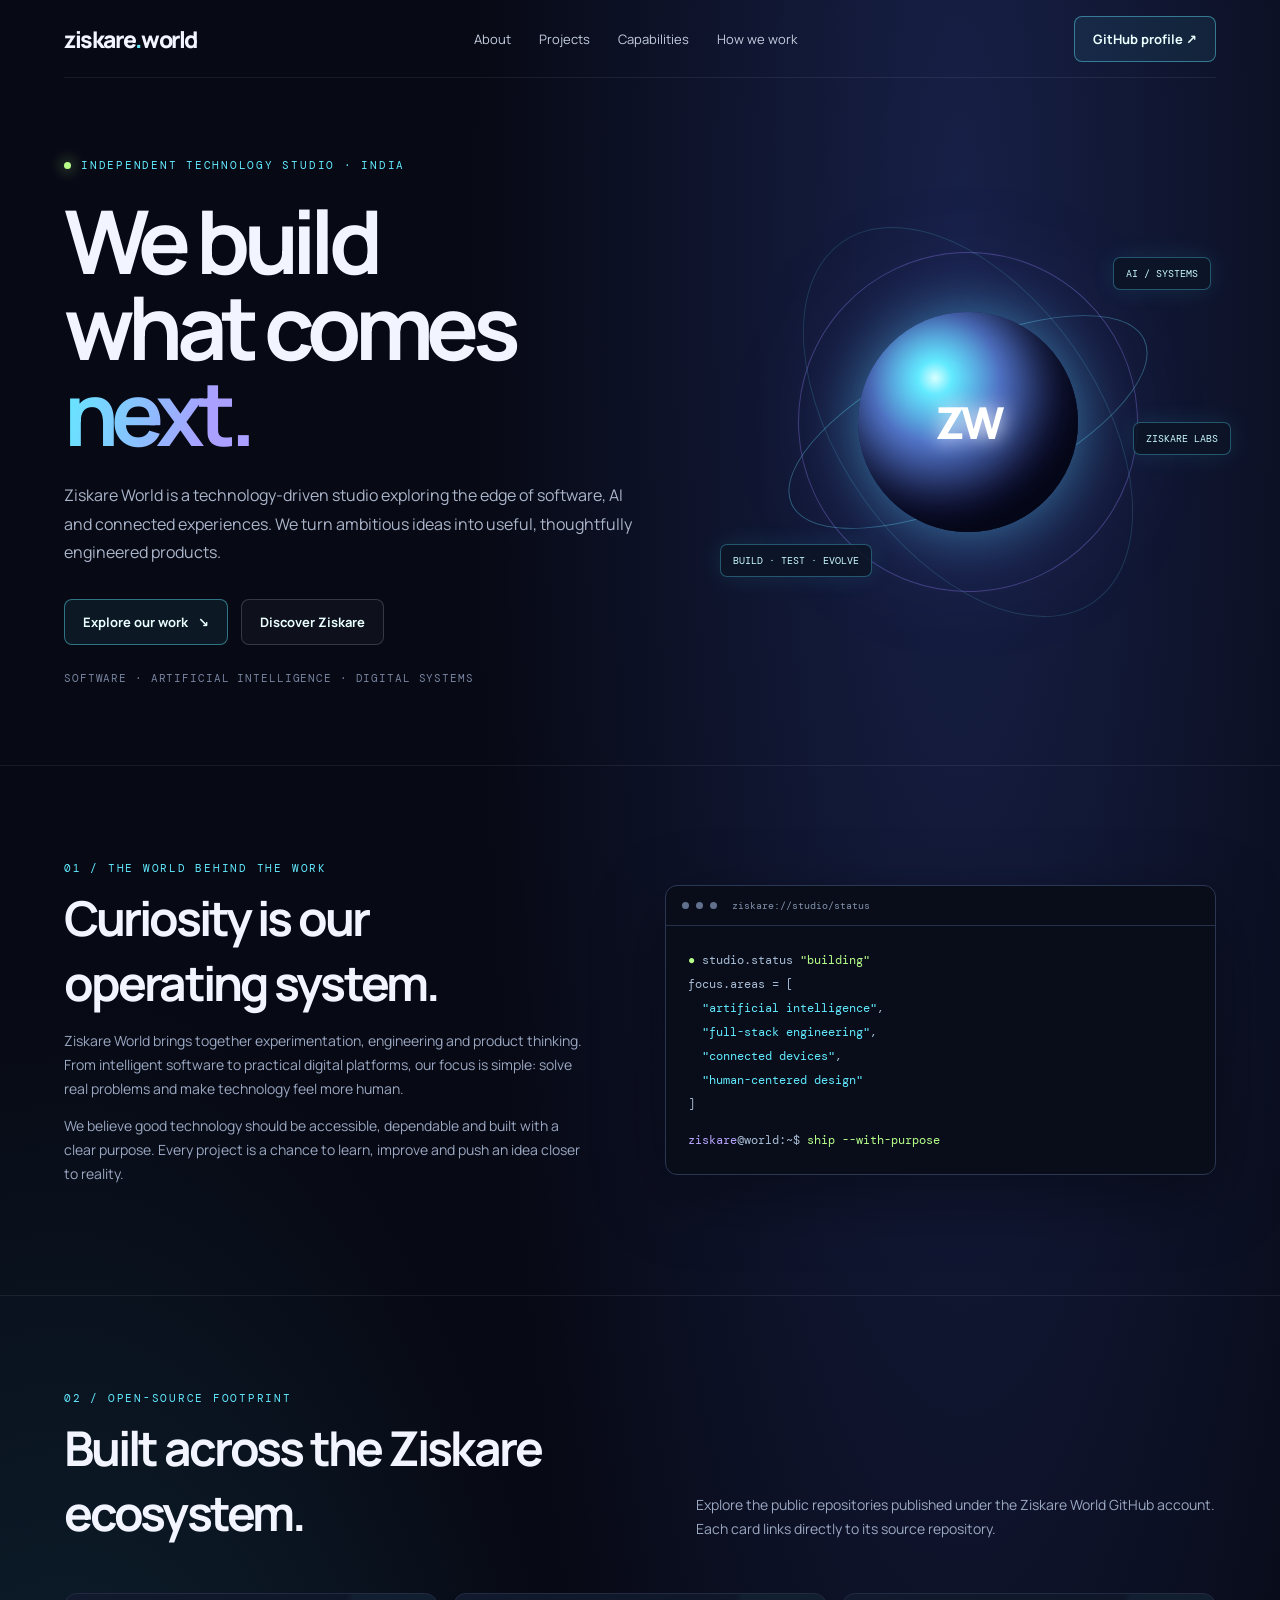
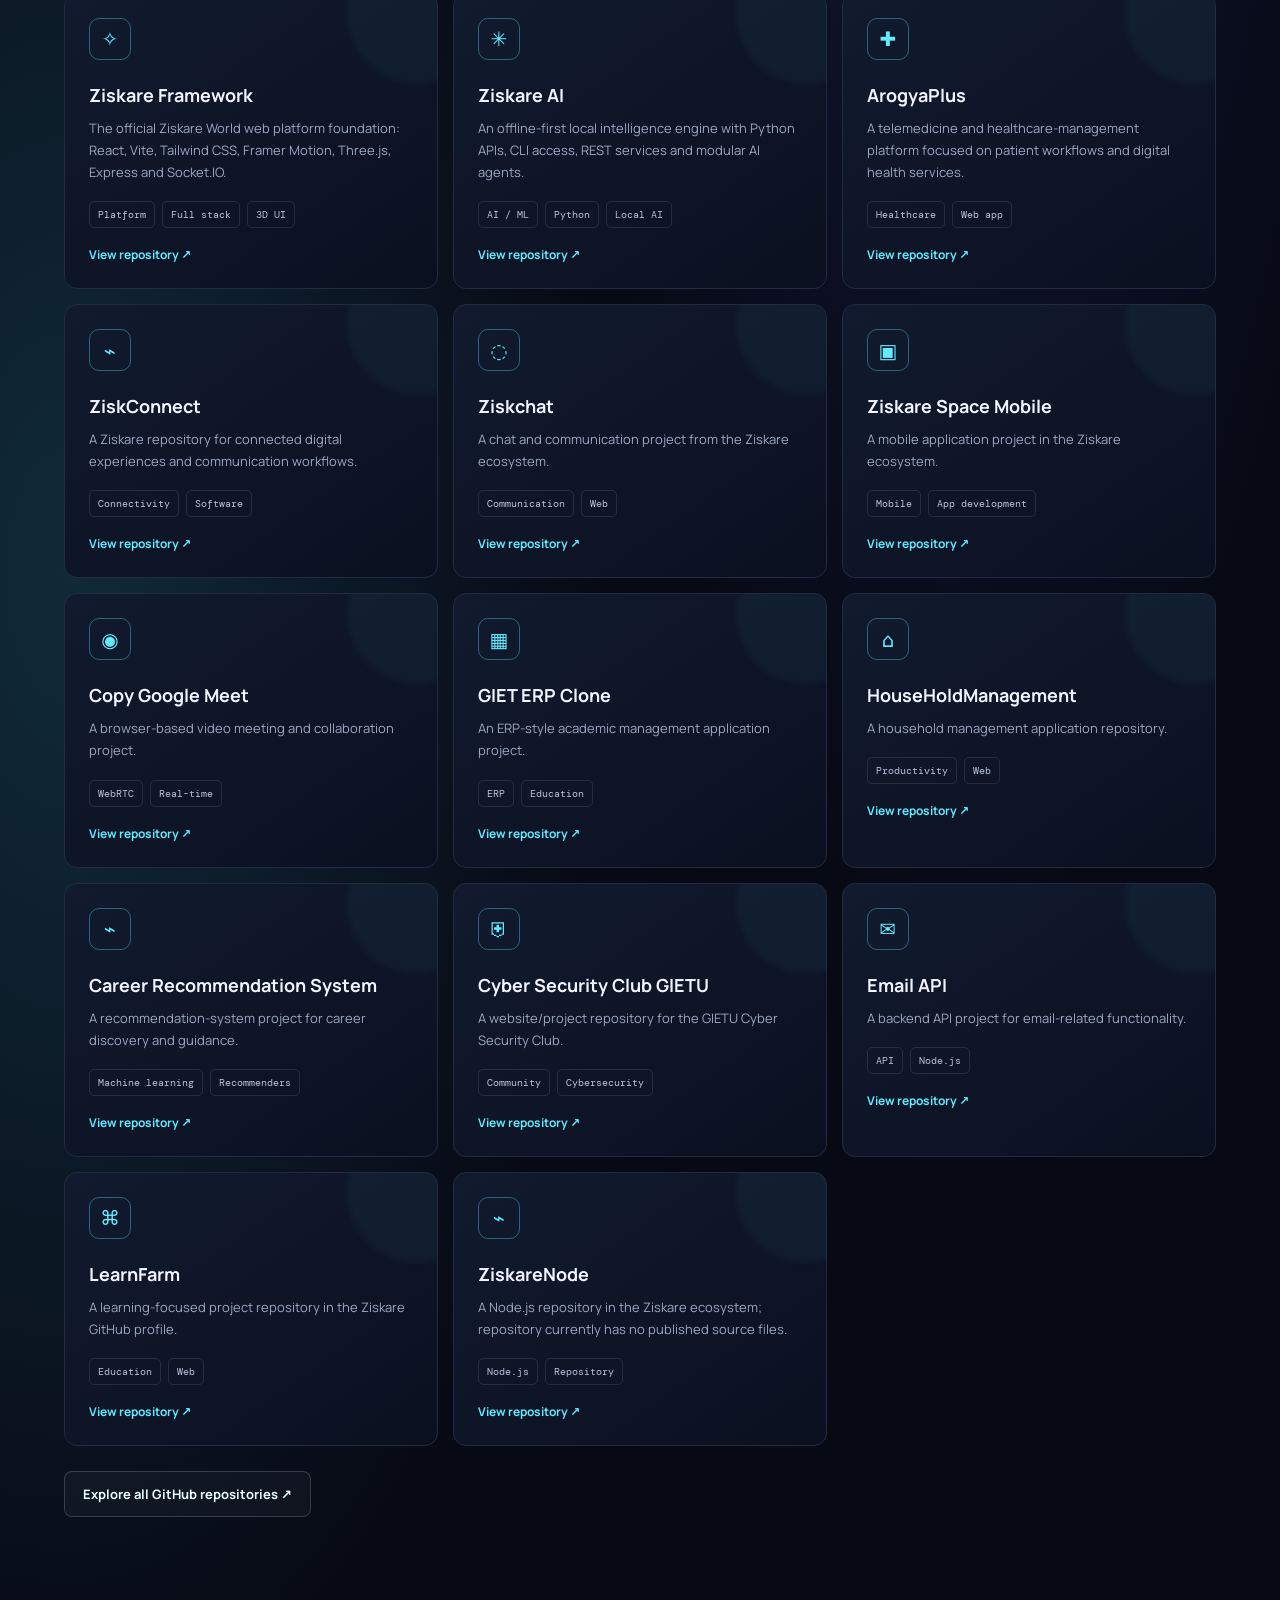
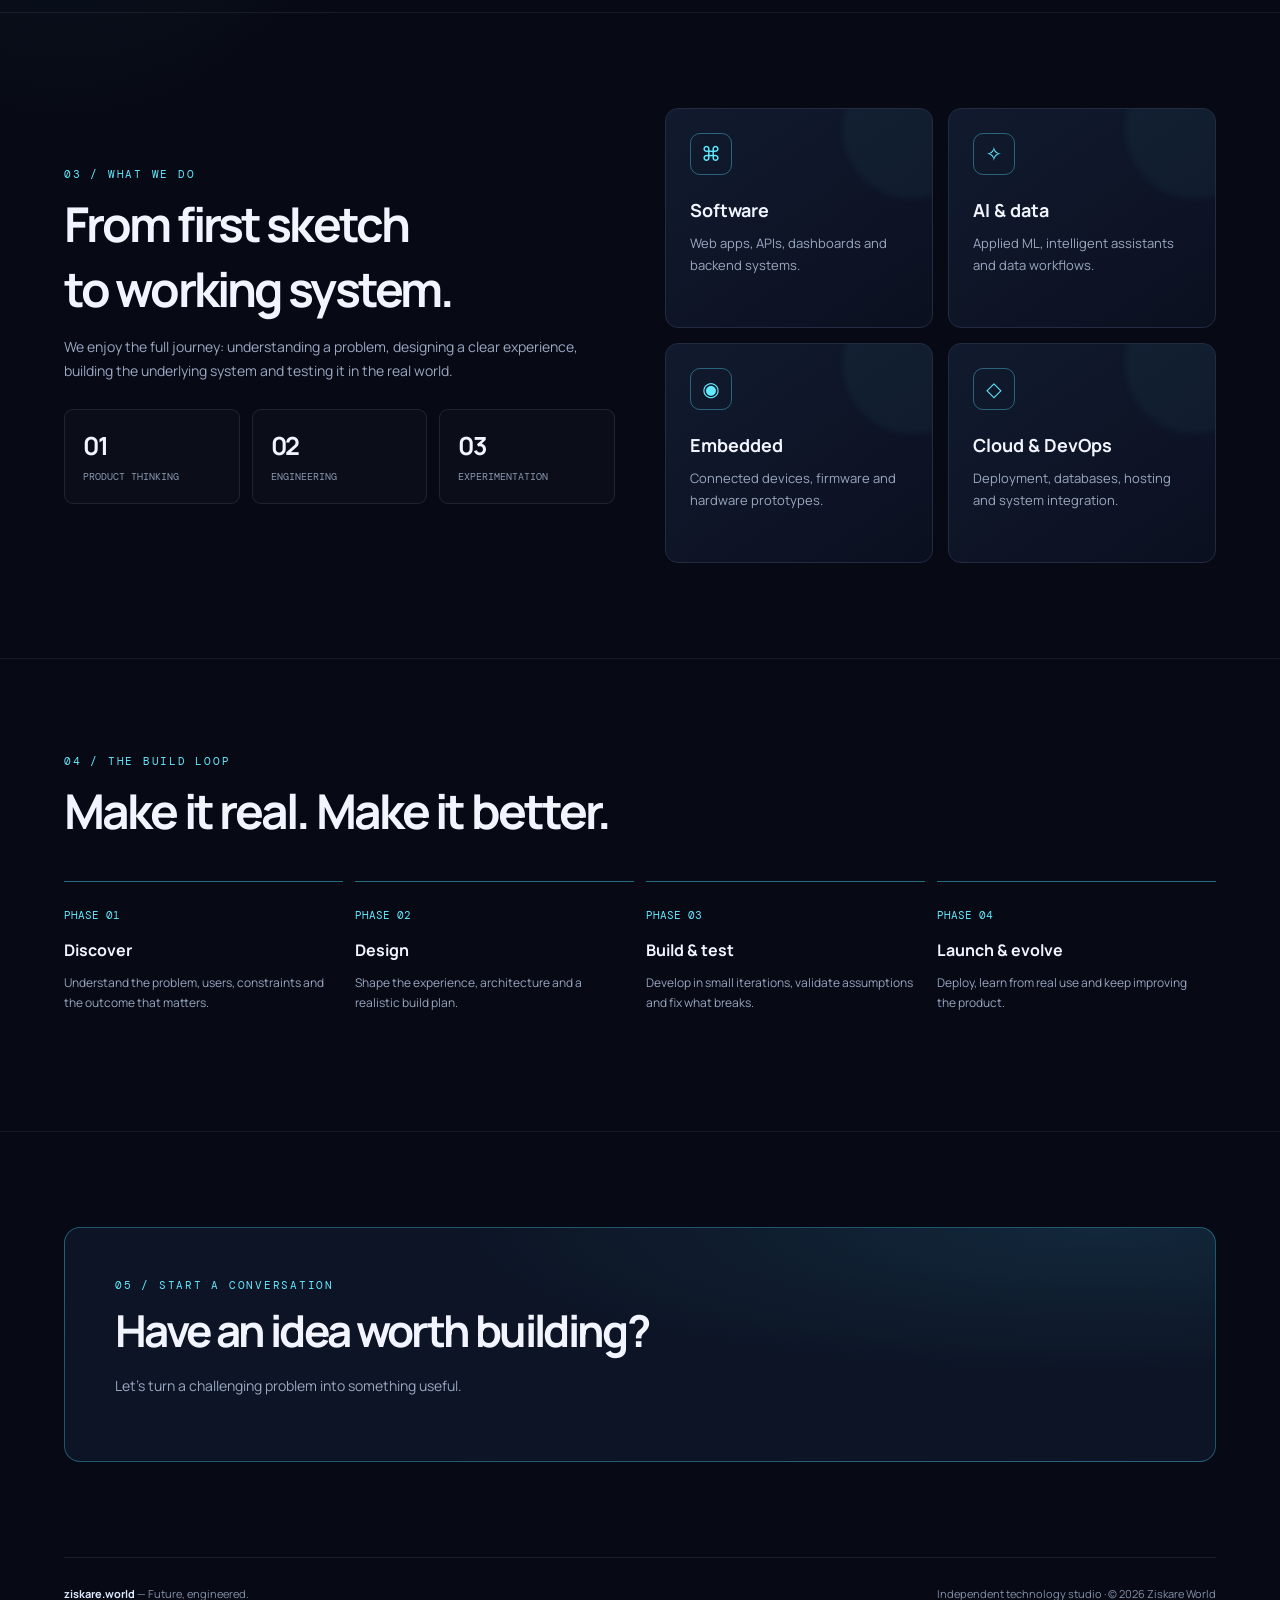
==== index.html @ dcc8bac6 "Add recovered ziskare.dev homepage and documentation" ====
<!doctype html>
<html lang="en">
<head>
<meta charset="utf-8"><meta name="viewport" content="width=device-width,initial-scale=1">
<meta name="theme-color" content="#070914"><meta name="description" content="Ziskare World — engineering the next layer of intelligent digital experiences.">
<title>Ziskare World — Future, engineered.</title>
<style>
@import url('https://fonts.googleapis.com/css2?family=DM+Mono:wght@400;500&family=Manrope:wght@400;500;600;700;800&display=swap');
:root{--bg:#070914;--panel:#0d1222;--line:#222b42;--text:#f2f5ff;--muted:#9ba8c2;--cyan:#62eaff;--violet:#9b83ff;--lime:#b7ff8a}
*{box-sizing:border-box}html{scroll-behavior:smooth}body{margin:0;background:radial-gradient(ellipse at 75% 5%,#172047 0,transparent 36%),radial-gradient(ellipse at 5% 45%,#102a38 0,transparent 32%),var(--bg);color:var(--text);font-family:Manrope,system-ui,sans-serif;overflow-x:hidden}a{color:inherit;text-decoration:none}.wrap{width:min(1160px,90%);margin:auto}.mono{font-family:'DM Mono',monospace;color:var(--cyan);font-size:11px;letter-spacing:.16em;text-transform:uppercase}.nav{height:78px;display:flex;align-items:center;justify-content:space-between;border-bottom:1px solid #ffffff12}.brand{font-weight:800;letter-spacing:-.06em;font-size:23px}.brand span{color:var(--cyan)}.navlinks{display:flex;gap:28px;color:#c4cde0;font-size:13px}.navlinks a:hover{color:var(--cyan)}.btn{display:inline-flex;align-items:center;gap:10px;padding:13px 18px;border:1px solid #5ee8ff70;border-radius:8px;background:#5ee8ff12;color:#eaffff;font-size:13px;font-weight:700;transition:.2s}.btn:hover{background:#5ee8ff25;transform:translateY(-2px)}.hero{min-height:650px;display:grid;grid-template-columns:1.1fr .9fr;align-items:center;gap:50px;padding:80px 0}.eyebrow{display:flex;align-items:center;gap:10px;margin-bottom:25px}.dot{width:7px;height:7px;background:var(--lime);border-radius:50%;box-shadow:0 0 15px var(--lime)}h1{font-size:clamp(48px,7vw,88px);line-height:.98;letter-spacing:-.075em;margin:0 0 25px}h1 em{font-style:normal;background:linear-gradient(100deg,var(--cyan),#a9a0ff 75%);-webkit-background-clip:text;color:transparent}.lead{max-width:580px;color:#aab5ca;line-height:1.8;font-size:16px}.actions{display:flex;gap:13px;flex-wrap:wrap;margin-top:32px}.secondary{border-color:#ffffff2a;background:#ffffff08}.hero-note{margin-top:26px;color:#77849f;font:11px 'DM Mono';letter-spacing:.08em}.orbital{height:440px;position:relative;display:grid;place-items:center}.core{width:220px;height:220px;border-radius:50%;background:radial-gradient(circle at 35% 30%,#d7ffff 0,#62eaff 8%,#5275c9 31%,#161a45 65%,#080b1b 74%);box-shadow:0 0 55px #51dfff70,0 0 130px #716aff40,inset -25px -25px 55px #050718;position:relative}.core:after{content:'ZW';position:absolute;inset:0;display:grid;place-items:center;font-size:44px;font-weight:800;letter-spacing:-.1em;color:#fff;text-shadow:0 0 20px #fff}.ring{position:absolute;border:1px solid #68eaff55;border-radius:50%;transform:rotate(-25deg)}.r1{width:390px;height:150px}.r2{width:340px;height:340px;border-color:#9b83ff55}.r3{width:440px;height:260px;border-color:#68eaff28;transform:rotate(55deg)}.orbit-label{position:absolute;padding:9px 12px;background:#0c1426d9;border:1px solid #55dfff55;border-radius:7px;font:10px 'DM Mono';color:#c9faff;box-shadow:0 0 25px #3edcff1c}.o1{top:55px;right:5px}.o2{bottom:65px;left:0}.o3{top:50%;right:-15px}.section{padding:95px 0;border-top:1px solid #ffffff12}.section-head{display:flex;justify-content:space-between;align-items:end;gap:30px;margin-bottom:38px}.section h2{font-size:clamp(30px,4vw,48px);letter-spacing:-.06em;margin:10px 0}.sub{color:var(--muted);max-width:520px;line-height:1.7;font-size:14px}.grid{display:grid;grid-template-columns:repeat(3,1fr);gap:15px}.card{background:linear-gradient(145deg,#111a2e,#0b1020);border:1px solid var(--line);border-radius:13px;padding:24px;min-height:220px;position:relative;overflow:hidden;transition:.25s}.card:hover{transform:translateY(-5px);border-color:#56dfffa0;box-shadow:0 15px 45px #0006}.card:before{content:'';position:absolute;width:140px;height:140px;border-radius:50%;background:#5be7ff0b;right:-50px;top:-50px;filter:blur(3px)}.iconbox{width:42px;height:42px;border:1px solid #55dfff60;border-radius:10px;display:grid;place-items:center;color:var(--cyan);font-size:20px;margin-bottom:23px}.card h3{margin:0 0 10px;font-size:18px}.card p{margin:0;color:#9ba8c2;font-size:13px;line-height:1.7}.tags{display:flex;gap:7px;flex-wrap:wrap;margin-top:18px}.tag{font:10px 'DM Mono';padding:6px 8px;border:1px solid #ffffff1a;border-radius:5px;color:#b9c5dc}.split{display:grid;grid-template-columns:1fr 1fr;gap:50px;align-items:center}.terminal{border:1px solid #2a3854;background:#080d19;border-radius:12px;overflow:hidden;box-shadow:0 20px 70px #0006}.termbar{padding:13px 16px;border-bottom:1px solid #253149;display:flex;gap:7px;align-items:center;color:#8291aa;font:10px 'DM Mono'}.ball{width:7px;height:7px;border-radius:50%;background:#61708c}.termcontent{padding:22px;font:12px/2 'DM Mono';color:#a9bdd6}.termcontent .green{color:var(--lime)}.termcontent .blue{color:var(--cyan)}.termcontent .purple{color:#b9a7ff}.stats{display:grid;grid-template-columns:repeat(3,1fr);gap:12px;margin-top:26px}.stat{padding:18px;border:1px solid #ffffff17;border-radius:9px;background:#ffffff05}.stat strong{display:block;font-size:25px;letter-spacing:-.05em}.stat span{font:10px 'DM Mono';color:#8998b3}.steps{display:grid;grid-template-columns:repeat(4,1fr);gap:12px}.step{border-top:1px solid #4ddfff75;padding:20px 12px 10px 0}.step b{font:11px 'DM Mono';color:var(--cyan)}.step h3{font-size:16px;margin:15px 0 8px}.step p{font-size:12px;color:#98a6c0;line-height:1.7}.cta{padding:50px;border:1px solid #4ddfff55;border-radius:16px;background:radial-gradient(ellipse at 90% 0,#4ddfff19,transparent 45%),#0c1425;display:flex;justify-content:space-between;align-items:center;gap:30px}.cta h2{font-size:clamp(28px,4vw,44px);margin:8px 0;letter-spacing:-.06em}.footer{padding:28px 0;border-top:1px solid #ffffff16;color:#8491aa;font-size:11px;display:flex;justify-content:space-between;gap:20px}.footer strong{color:#dfe9ff}.menu{display:none;background:none;border:1px solid #ffffff30;color:white;padding:8px;border-radius:6px}
@media(max-width:800px){.navlinks{display:none}.menu{display:block}.hero{grid-template-columns:1fr;padding:65px 0 35px;gap:10px}.orbital{height:330px;transform:scale(.82)}.grid{grid-template-columns:1fr 1fr}.split{grid-template-columns:1fr}.steps{grid-template-columns:1fr 1fr}.section-head{display:block}.cta{padding:30px;display:block}.cta .btn{margin-top:18px}}@media(max-width:520px){.grid{grid-template-columns:1fr}.stats{grid-template-columns:1fr 1fr}.hero{min-height:0}.orbital{margin:-10px -35px;transform:scale(.72)}.footer{display:block;line-height:2.2}}
.repo-link{display:inline-block;margin-top:18px;color:var(--cyan);font-size:12px;font-weight:700}.repo-link:hover{color:#fff;text-decoration:underline}.repo-grid .card{min-height:250px}
</style>
</head>
<body>
<header class="wrap nav"><a class="brand" href="#home">ziskare<span>.</span>world</a><nav class="navlinks"><a href="#about">About</a><a href="#work">Projects</a><a href="#capabilities">Capabilities</a><a href="#process">How we work</a></nav><a class="btn" href="https://github.com/ziskare-world" target="_blank" rel="noreferrer">GitHub profile ↗</a><button class="menu" aria-label="Open navigation" onclick="document.querySelector('.navlinks').style.display='flex'">☰</button></header>
<main id="home">
<section class="wrap hero"><div><div class="eyebrow"><span class="dot"></span><span class="mono">Independent technology studio · India</span></div><h1>We build<br>what comes <em>next.</em></h1><p class="lead">Ziskare World is a technology-driven studio exploring the edge of software, AI and connected experiences. We turn ambitious ideas into useful, thoughtfully engineered products.</p><div class="actions"><a class="btn" href="#work">Explore our work <span>↘</span></a><a class="btn secondary" href="#about">Discover Ziskare</a></div><div class="hero-note">SOFTWARE · ARTIFICIAL INTELLIGENCE · DIGITAL SYSTEMS</div></div>
<div class="orbital" aria-label="Abstract Ziskare World orbital graphic"><div class="ring r1"></div><div class="ring r2"></div><div class="ring r3"></div><div class="core"></div><span class="orbit-label o1">AI / SYSTEMS</span><span class="orbit-label o2">BUILD · TEST · EVOLVE</span><span class="orbit-label o3">ZISKARE LABS</span></div></section>
<section class="section" id="about"><div class="wrap split"><div><div class="mono">01 / The world behind the work</div><h2>Curiosity is our<br>operating system.</h2><p class="sub">Ziskare World brings together experimentation, engineering and product thinking. From intelligent software to practical digital platforms, our focus is simple: solve real problems and make technology feel more human.</p><p class="sub">We believe good technology should be accessible, dependable and built with a clear purpose. Every project is a chance to learn, improve and push an idea closer to reality.</p></div><div class="terminal"><div class="termbar"><i class="ball"></i><i class="ball"></i><i class="ball"></i><span style="margin-left:8px">ziskare://studio/status</span></div><div class="termcontent"><div><span class="green">●</span> studio.status <span class="green">"building"</span></div><div>focus.areas = [</div><div> &nbsp; <span class="blue">"artificial intelligence"</span>,</div><div> &nbsp; <span class="blue">"full-stack engineering"</span>,</div><div> &nbsp; <span class="blue">"connected devices"</span>,</div><div> &nbsp; <span class="blue">"human-centered design"</span></div><div>]</div><div style="margin-top:12px"><span class="purple">ziskare</span>@world:~$ <span class="green">ship --with-purpose</span></div></div></div></div></section>
<section class="section" id="work"><div class="wrap"><div class="section-head"><div><div class="mono">02 / Open-source footprint</div><h2>Built across the Ziskare ecosystem.</h2></div><p class="sub">Explore the public repositories published under the Ziskare World GitHub account. Each card links directly to its source repository.</p></div><div class="grid repo-grid"><article class="card"><div class="iconbox">✧</div><h3>Ziskare Framework</h3><p>The official Ziskare World web platform foundation: React, Vite, Tailwind CSS, Framer Motion, Three.js, Express and Socket.IO.</p><div class="tags"><span class="tag">Platform</span><span class="tag">Full stack</span><span class="tag">3D UI</span></div><a class="repo-link" href="https://github.com/ziskare-world/Ziskare-Official" target="_blank" rel="noreferrer">View repository ↗</a></article><article class="card"><div class="iconbox">✳</div><h3>Ziskare AI</h3><p>An offline-first local intelligence engine with Python APIs, CLI access, REST services and modular AI agents.</p><div class="tags"><span class="tag">AI / ML</span><span class="tag">Python</span><span class="tag">Local AI</span></div><a class="repo-link" href="https://github.com/ziskare-world/Ziskare-Ai" target="_blank" rel="noreferrer">View repository ↗</a></article><article class="card"><div class="iconbox">✚</div><h3>ArogyaPlus</h3><p>A telemedicine and healthcare-management platform focused on patient workflows and digital health services.</p><div class="tags"><span class="tag">Healthcare</span><span class="tag">Web app</span></div><a class="repo-link" href="https://github.com/ziskare-world/Arogya-Plus" target="_blank" rel="noreferrer">View repository ↗</a></article><article class="card"><div class="iconbox">⌁</div><h3>ZiskConnect</h3><p>A Ziskare repository for connected digital experiences and communication workflows.</p><div class="tags"><span class="tag">Connectivity</span><span class="tag">Software</span></div><a class="repo-link" href="https://github.com/ziskare-world/ZiskConnect" target="_blank" rel="noreferrer">View repository ↗</a></article><article class="card"><div class="iconbox">◌</div><h3>Ziskchat</h3><p>A chat and communication project from the Ziskare ecosystem.</p><div class="tags"><span class="tag">Communication</span><span class="tag">Web</span></div><a class="repo-link" href="https://github.com/ziskare-world/Ziskchat" target="_blank" rel="noreferrer">View repository ↗</a></article><article class="card"><div class="iconbox">▣</div><h3>Ziskare Space Mobile</h3><p>A mobile application project in the Ziskare ecosystem.</p><div class="tags"><span class="tag">Mobile</span><span class="tag">App development</span></div><a class="repo-link" href="https://github.com/ziskare-world/Ziskare-space-Mobile" target="_blank" rel="noreferrer">View repository ↗</a></article><article class="card"><div class="iconbox">◉</div><h3>Copy Google Meet</h3><p>A browser-based video meeting and collaboration project.</p><div class="tags"><span class="tag">WebRTC</span><span class="tag">Real-time</span></div><a class="repo-link" href="https://github.com/ziskare-world/copy-google-meet" target="_blank" rel="noreferrer">View repository ↗</a></article><article class="card"><div class="iconbox">▦</div><h3>GIET ERP Clone</h3><p>An ERP-style academic management application project.</p><div class="tags"><span class="tag">ERP</span><span class="tag">Education</span></div><a class="repo-link" href="https://github.com/ziskare-world/GIET-Erp-clone" target="_blank" rel="noreferrer">View repository ↗</a></article><article class="card"><div class="iconbox">⌂</div><h3>HouseHoldManagement</h3><p>A household management application repository.</p><div class="tags"><span class="tag">Productivity</span><span class="tag">Web</span></div><a class="repo-link" href="https://github.com/ziskare-world/HouseHoldManagement" target="_blank" rel="noreferrer">View repository ↗</a></article><article class="card"><div class="iconbox">⌁</div><h3>Career Recommendation System</h3><p>A recommendation-system project for career discovery and guidance.</p><div class="tags"><span class="tag">Machine learning</span><span class="tag">Recommenders</span></div><a class="repo-link" href="https://github.com/ziskare-world/Career-Recommendation-System" target="_blank" rel="noreferrer">View repository ↗</a></article><article class="card"><div class="iconbox">⛨</div><h3>Cyber Security Club GIETU</h3><p>A website/project repository for the GIETU Cyber Security Club.</p><div class="tags"><span class="tag">Community</span><span class="tag">Cybersecurity</span></div><a class="repo-link" href="https://github.com/ziskare-world/Cyber-Seccurity-Club-Gietu" target="_blank" rel="noreferrer">View repository ↗</a></article><article class="card"><div class="iconbox">✉</div><h3>Email API</h3><p>A backend API project for email-related functionality.</p><div class="tags"><span class="tag">API</span><span class="tag">Node.js</span></div><a class="repo-link" href="https://github.com/ziskare-world/email-api" target="_blank" rel="noreferrer">View repository ↗</a></article><article class="card"><div class="iconbox">⌘</div><h3>LearnFarm</h3><p>A learning-focused project repository in the Ziskare GitHub profile.</p><div class="tags"><span class="tag">Education</span><span class="tag">Web</span></div><a class="repo-link" href="https://github.com/ziskare-world/learnfarm" target="_blank" rel="noreferrer">View repository ↗</a></article><article class="card"><div class="iconbox">⌁</div><h3>ZiskareNode</h3><p>A Node.js repository in the Ziskare ecosystem; repository currently has no published source files.</p><div class="tags"><span class="tag">Node.js</span><span class="tag">Repository</span></div><a class="repo-link" href="https://github.com/ziskare-world/ZiskareNode" target="_blank" rel="noreferrer">View repository ↗</a></article></div><div style="margin-top:25px"><a class="btn secondary" href="https://github.com/ziskare-world?tab=repositories" target="_blank" rel="noreferrer">Explore all GitHub repositories ↗</a></div></div></section><section class="section" id="capabilities"><div class="wrap split"><div><div class="mono">03 / What we do</div><h2>From first sketch<br>to working system.</h2><p class="sub">We enjoy the full journey: understanding a problem, designing a clear experience, building the underlying system and testing it in the real world.</p><div class="stats"><div class="stat"><strong>01</strong><span>PRODUCT THINKING</span></div><div class="stat"><strong>02</strong><span>ENGINEERING</span></div><div class="stat"><strong>03</strong><span>EXPERIMENTATION</span></div></div></div><div class="grid" style="grid-template-columns:1fr 1fr"><article class="card"><div class="iconbox">⌘</div><h3>Software</h3><p>Web apps, APIs, dashboards and backend systems.</p></article><article class="card"><div class="iconbox">✧</div><h3>AI & data</h3><p>Applied ML, intelligent assistants and data workflows.</p></article><article class="card"><div class="iconbox">◉</div><h3>Embedded</h3><p>Connected devices, firmware and hardware prototypes.</p></article><article class="card"><div class="iconbox">◇</div><h3>Cloud & DevOps</h3><p>Deployment, databases, hosting and system integration.</p></article></div></div></section>
<section class="section" id="process"><div class="wrap"><div class="mono">04 / The build loop</div><h2 style="font-size:clamp(30px,4vw,48px);letter-spacing:-.06em;margin:10px 0 38px">Make it real. Make it better.</h2><div class="steps"><div class="step"><b>PHASE 01</b><h3>Discover</h3><p>Understand the problem, users, constraints and the outcome that matters.</p></div><div class="step"><b>PHASE 02</b><h3>Design</h3><p>Shape the experience, architecture and a realistic build plan.</p></div><div class="step"><b>PHASE 03</b><h3>Build & test</h3><p>Develop in small iterations, validate assumptions and fix what breaks.</p></div><div class="step"><b>PHASE 04</b><h3>Launch & evolve</h3><p>Deploy, learn from real use and keep improving the product.</p></div></div></div></section>
<section class="section" id="contact"><div class="wrap"><div class="cta"><div><div class="mono">05 / Start a conversation</div><h2>Have an idea worth building?</h2><p class="sub">Let's turn a challenging problem into something useful.</p></div></div></div></section>
</main><footer class="wrap footer"><div><strong>ziskare.world</strong> — Future, engineered.</div><div>Independent technology studio · © <span id="year"></span> Ziskare World</div></footer>
<script>document.getElementById('year').textContent=new Date().getFullYear();document.querySelectorAll('.navlinks a').forEach(a=>a.addEventListener('click',()=>{if(innerWidth<800)document.querySelector('.navlinks').style.display='none'}));</script>
<script async src="https://pagead2.googlesyndication.com/pagead/js/adsbygoogle.js?client=ca-pub-6166613955562503"
     crossorigin="anonymous"></script>
</body></html>
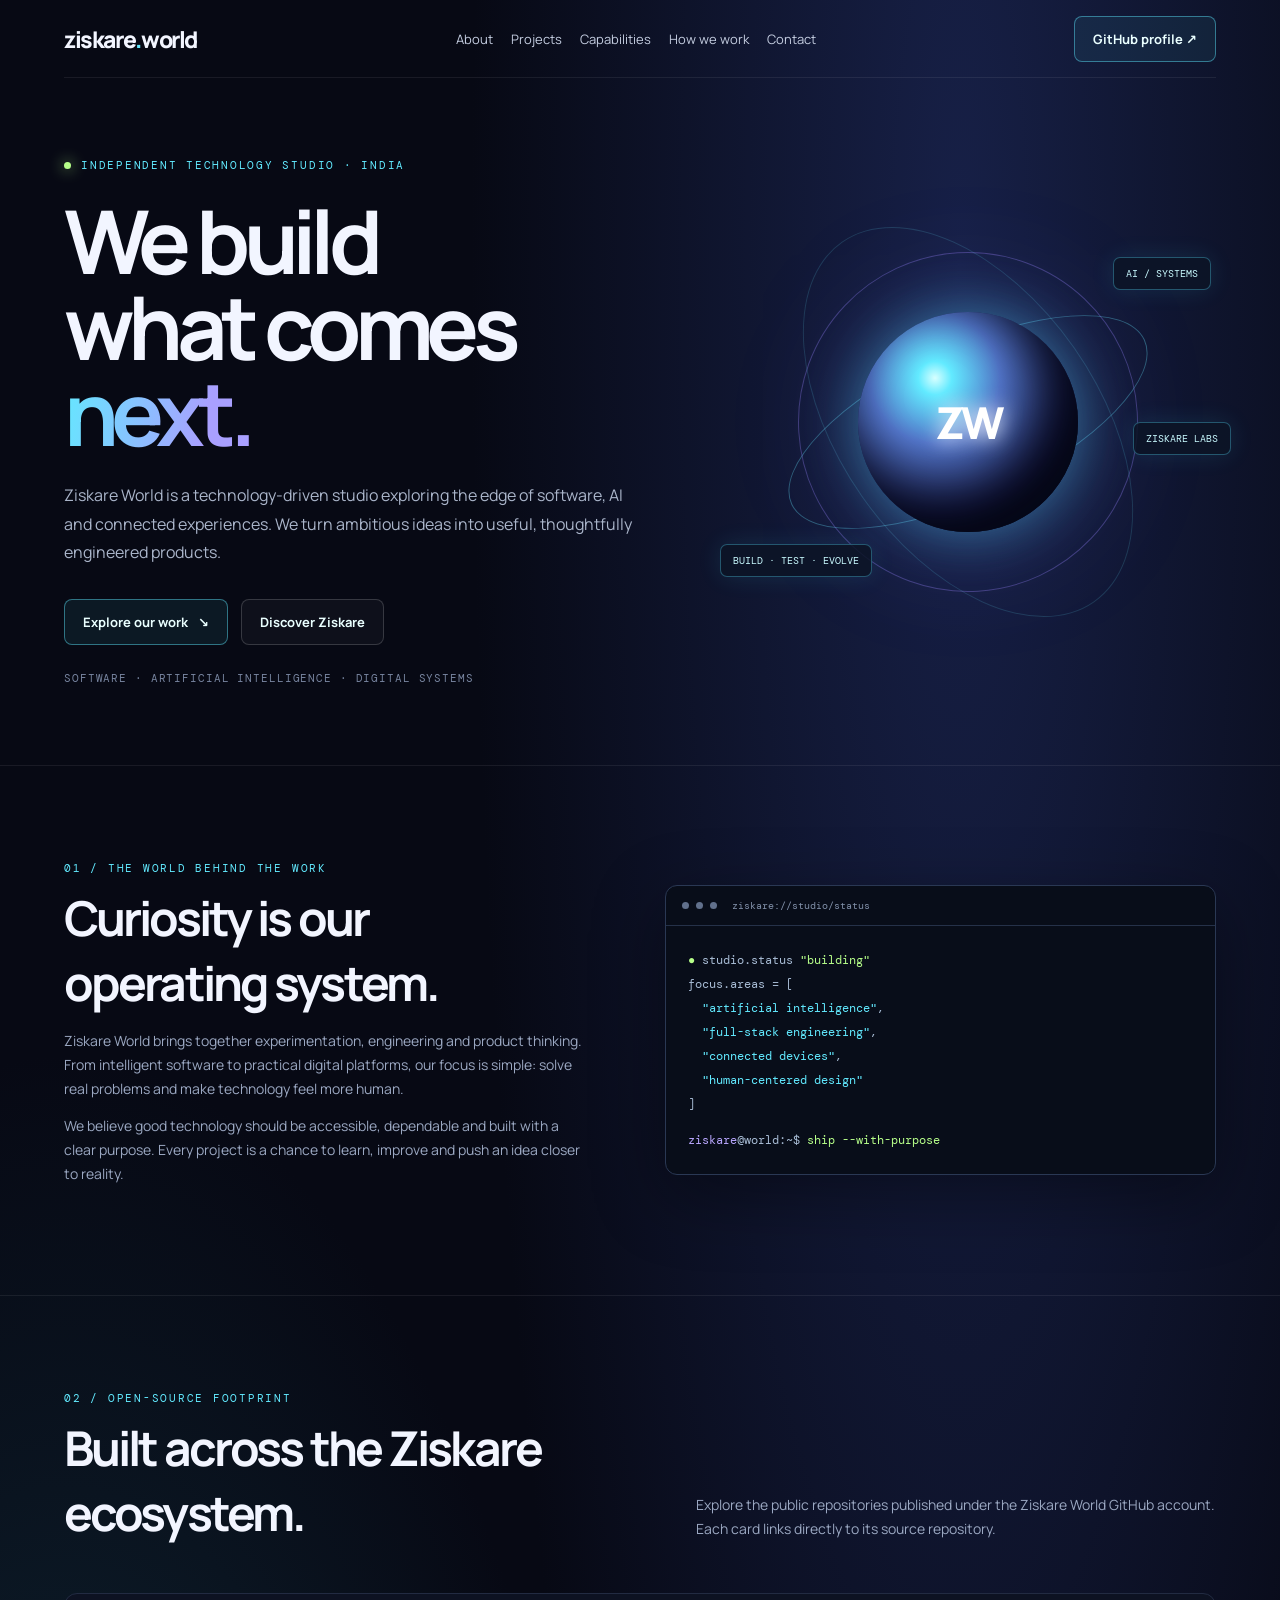
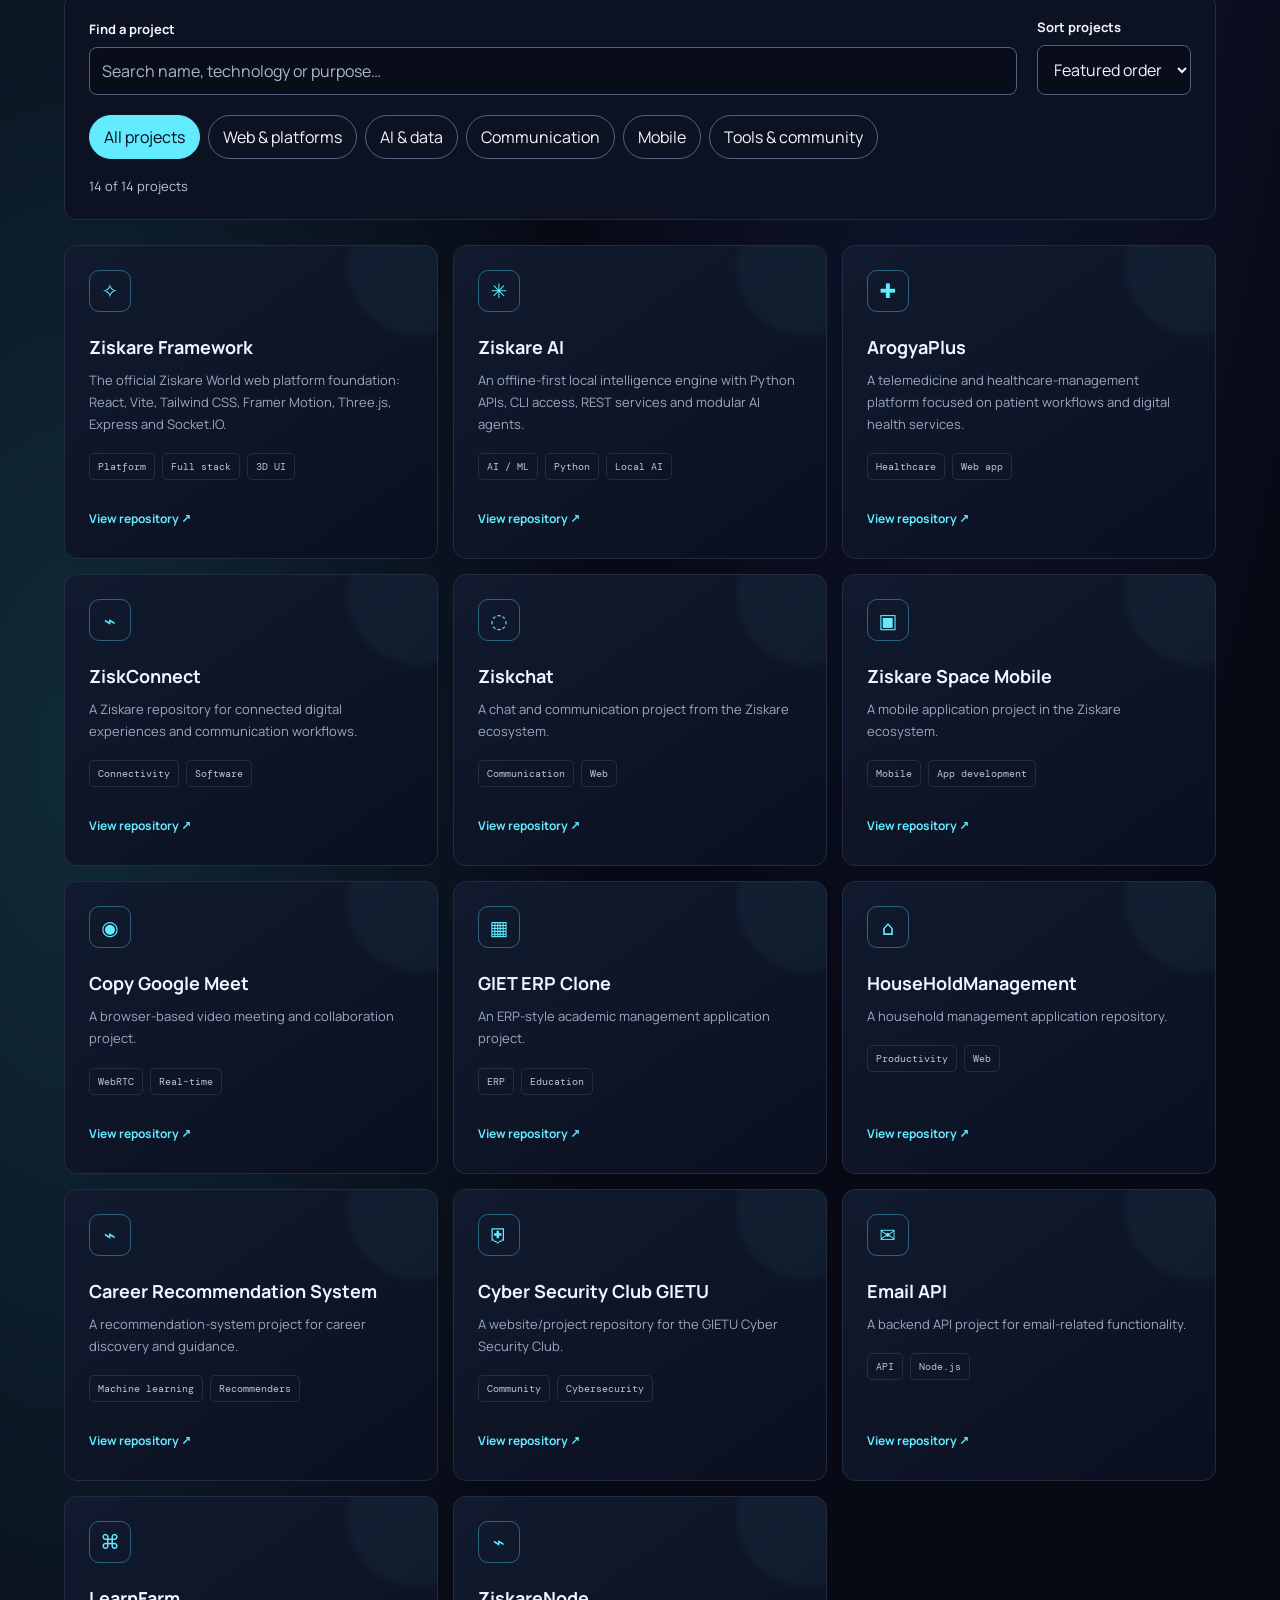
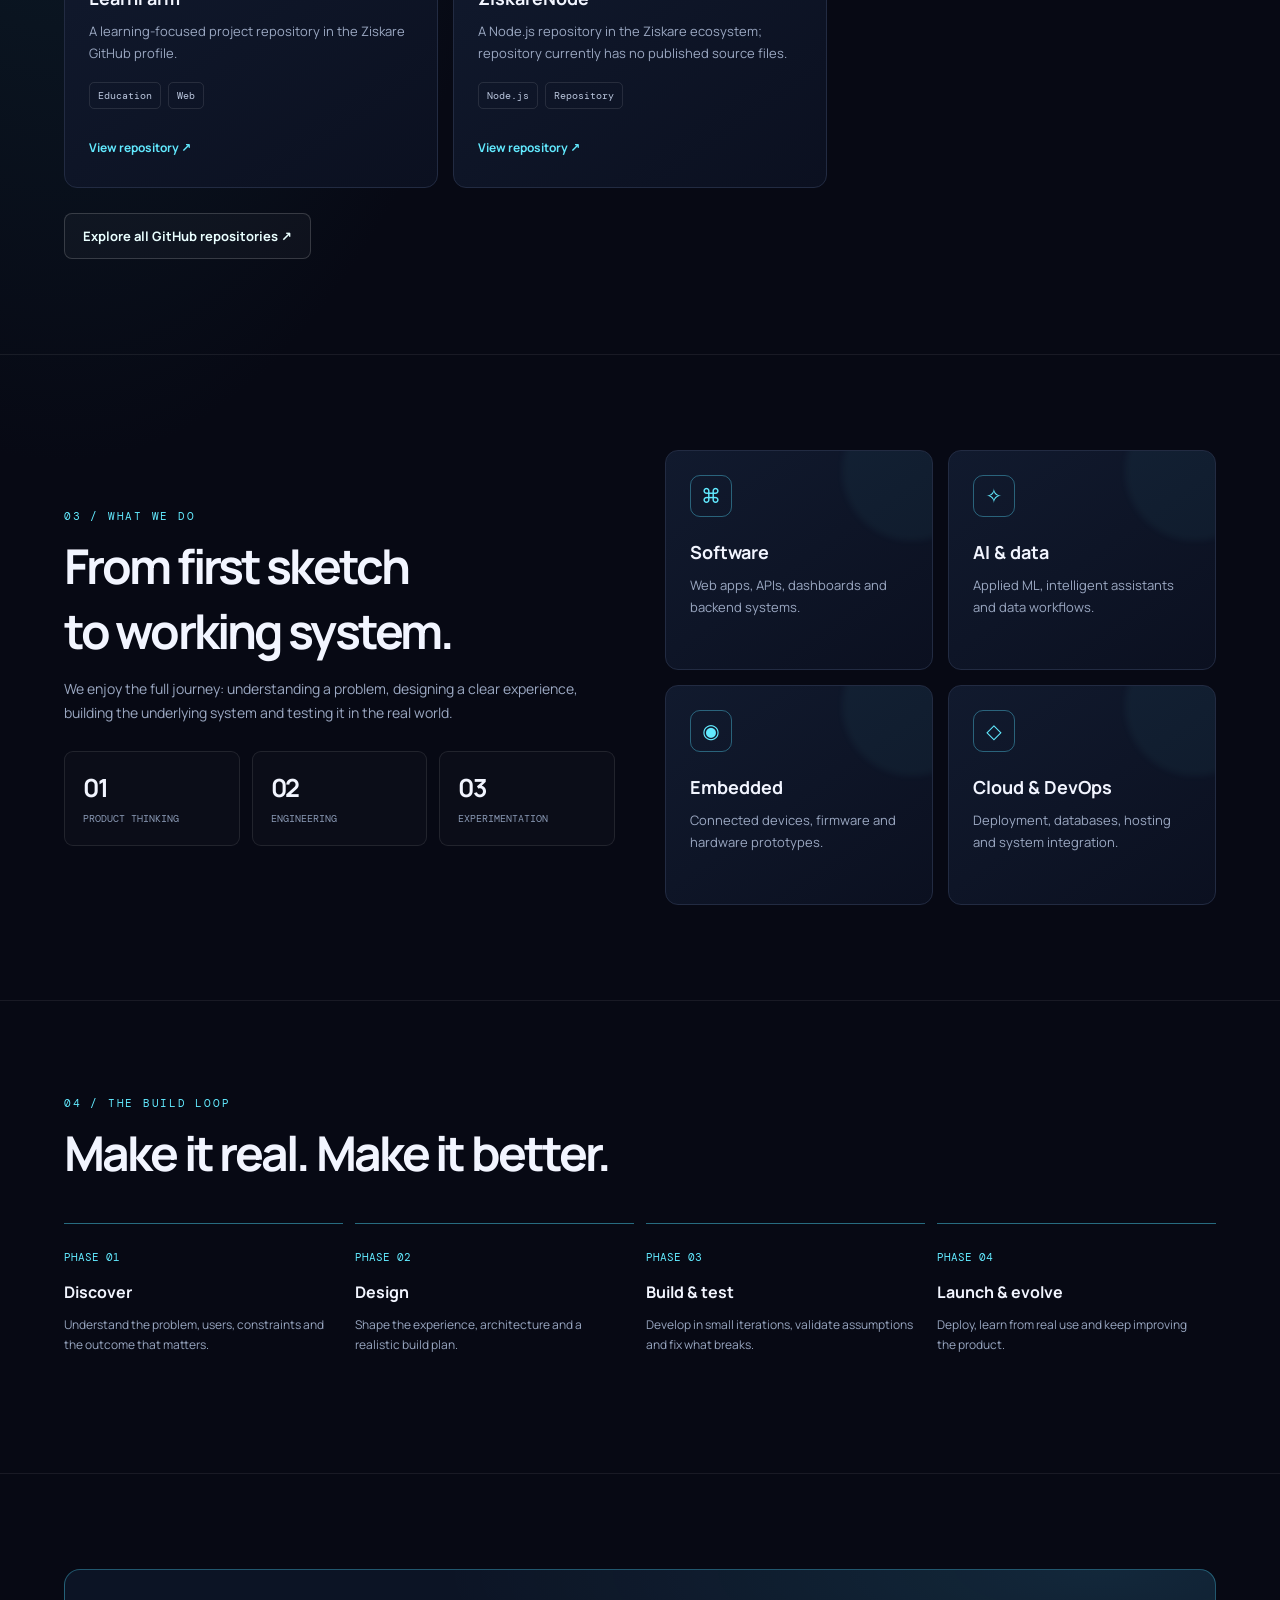
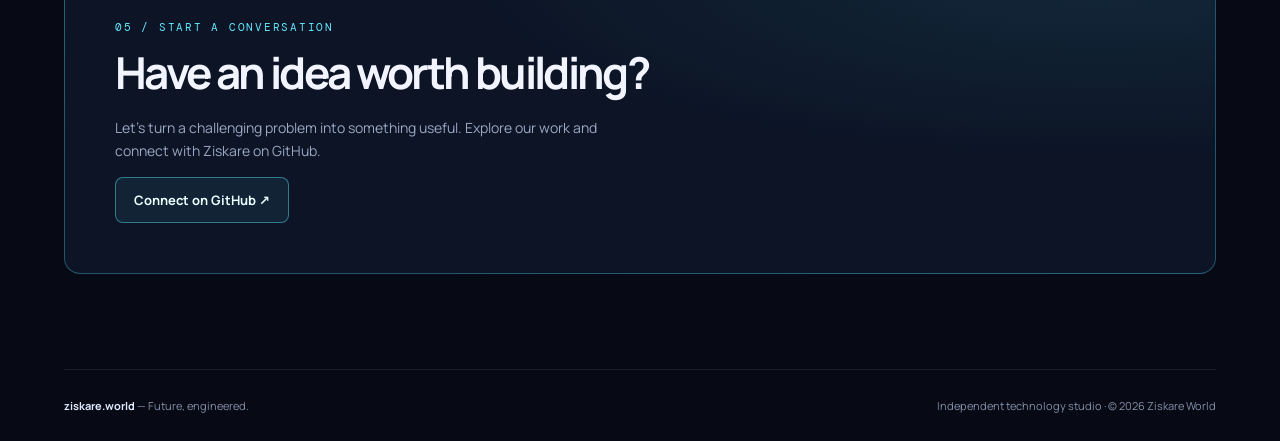
==== commit 97e32067: "Enhance project browsing and accessible navigation" ====
--- a/index.html
+++ b/index.html
@@ -3,6 +3,10 @@
 <head>
 <meta charset="utf-8"><meta name="viewport" content="width=device-width,initial-scale=1">
 <meta name="theme-color" content="#070914"><meta name="description" content="Ziskare World — engineering the next layer of intelligent digital experiences.">
+<link rel="canonical" href="https://ziskare.dev/">
+<meta property="og:title" content="Ziskare World — Future, engineered.">
+<meta property="og:description" content="Explore Ziskare projects in software, AI, communication and connected experiences.">
+<meta property="og:type" content="website"><meta property="og:url" content="https://ziskare.dev/">
 <title>Ziskare World — Future, engineered.</title>
 <style>
 @import url('https://fonts.googleapis.com/css2?family=DM+Mono:wght@400;500&family=Manrope:wght@400;500;600;700;800&display=swap');
@@ -10,19 +14,27 @@
 *{box-sizing:border-box}html{scroll-behavior:smooth}body{margin:0;background:radial-gradient(ellipse at 75% 5%,#172047 0,transparent 36%),radial-gradient(ellipse at 5% 45%,#102a38 0,transparent 32%),var(--bg);color:var(--text);font-family:Manrope,system-ui,sans-serif;overflow-x:hidden}a{color:inherit;text-decoration:none}.wrap{width:min(1160px,90%);margin:auto}.mono{font-family:'DM Mono',monospace;color:var(--cyan);font-size:11px;letter-spacing:.16em;text-transform:uppercase}.nav{height:78px;display:flex;align-items:center;justify-content:space-between;border-bottom:1px solid #ffffff12}.brand{font-weight:800;letter-spacing:-.06em;font-size:23px}.brand span{color:var(--cyan)}.navlinks{display:flex;gap:28px;color:#c4cde0;font-size:13px}.navlinks a:hover{color:var(--cyan)}.btn{display:inline-flex;align-items:center;gap:10px;padding:13px 18px;border:1px solid #5ee8ff70;border-radius:8px;background:#5ee8ff12;color:#eaffff;font-size:13px;font-weight:700;transition:.2s}.btn:hover{background:#5ee8ff25;transform:translateY(-2px)}.hero{min-height:650px;display:grid;grid-template-columns:1.1fr .9fr;align-items:center;gap:50px;padding:80px 0}.eyebrow{display:flex;align-items:center;gap:10px;margin-bottom:25px}.dot{width:7px;height:7px;background:var(--lime);border-radius:50%;box-shadow:0 0 15px var(--lime)}h1{font-size:clamp(48px,7vw,88px);line-height:.98;letter-spacing:-.075em;margin:0 0 25px}h1 em{font-style:normal;background:linear-gradient(100deg,var(--cyan),#a9a0ff 75%);-webkit-background-clip:text;color:transparent}.lead{max-width:580px;color:#aab5ca;line-height:1.8;font-size:16px}.actions{display:flex;gap:13px;flex-wrap:wrap;margin-top:32px}.secondary{border-color:#ffffff2a;background:#ffffff08}.hero-note{margin-top:26px;color:#77849f;font:11px 'DM Mono';letter-spacing:.08em}.orbital{height:440px;position:relative;display:grid;place-items:center}.core{width:220px;height:220px;border-radius:50%;background:radial-gradient(circle at 35% 30%,#d7ffff 0,#62eaff 8%,#5275c9 31%,#161a45 65%,#080b1b 74%);box-shadow:0 0 55px #51dfff70,0 0 130px #716aff40,inset -25px -25px 55px #050718;position:relative}.core:after{content:'ZW';position:absolute;inset:0;display:grid;place-items:center;font-size:44px;font-weight:800;letter-spacing:-.1em;color:#fff;text-shadow:0 0 20px #fff}.ring{position:absolute;border:1px solid #68eaff55;border-radius:50%;transform:rotate(-25deg)}.r1{width:390px;height:150px}.r2{width:340px;height:340px;border-color:#9b83ff55}.r3{width:440px;height:260px;border-color:#68eaff28;transform:rotate(55deg)}.orbit-label{position:absolute;padding:9px 12px;background:#0c1426d9;border:1px solid #55dfff55;border-radius:7px;font:10px 'DM Mono';color:#c9faff;box-shadow:0 0 25px #3edcff1c}.o1{top:55px;right:5px}.o2{bottom:65px;left:0}.o3{top:50%;right:-15px}.section{padding:95px 0;border-top:1px solid #ffffff12}.section-head{display:flex;justify-content:space-between;align-items:end;gap:30px;margin-bottom:38px}.section h2{font-size:clamp(30px,4vw,48px);letter-spacing:-.06em;margin:10px 0}.sub{color:var(--muted);max-width:520px;line-height:1.7;font-size:14px}.grid{display:grid;grid-template-columns:repeat(3,1fr);gap:15px}.card{background:linear-gradient(145deg,#111a2e,#0b1020);border:1px solid var(--line);border-radius:13px;padding:24px;min-height:220px;position:relative;overflow:hidden;transition:.25s}.card:hover{transform:translateY(-5px);border-color:#56dfffa0;box-shadow:0 15px 45px #0006}.card:before{content:'';position:absolute;width:140px;height:140px;border-radius:50%;background:#5be7ff0b;right:-50px;top:-50px;filter:blur(3px)}.iconbox{width:42px;height:42px;border:1px solid #55dfff60;border-radius:10px;display:grid;place-items:center;color:var(--cyan);font-size:20px;margin-bottom:23px}.card h3{margin:0 0 10px;font-size:18px}.card p{margin:0;color:#9ba8c2;font-size:13px;line-height:1.7}.tags{display:flex;gap:7px;flex-wrap:wrap;margin-top:18px}.tag{font:10px 'DM Mono';padding:6px 8px;border:1px solid #ffffff1a;border-radius:5px;color:#b9c5dc}.split{display:grid;grid-template-columns:1fr 1fr;gap:50px;align-items:center}.terminal{border:1px solid #2a3854;background:#080d19;border-radius:12px;overflow:hidden;box-shadow:0 20px 70px #0006}.termbar{padding:13px 16px;border-bottom:1px solid #253149;display:flex;gap:7px;align-items:center;color:#8291aa;font:10px 'DM Mono'}.ball{width:7px;height:7px;border-radius:50%;background:#61708c}.termcontent{padding:22px;font:12px/2 'DM Mono';color:#a9bdd6}.termcontent .green{color:var(--lime)}.termcontent .blue{color:var(--cyan)}.termcontent .purple{color:#b9a7ff}.stats{display:grid;grid-template-columns:repeat(3,1fr);gap:12px;margin-top:26px}.stat{padding:18px;border:1px solid #ffffff17;border-radius:9px;background:#ffffff05}.stat strong{display:block;font-size:25px;letter-spacing:-.05em}.stat span{font:10px 'DM Mono';color:#8998b3}.steps{display:grid;grid-template-columns:repeat(4,1fr);gap:12px}.step{border-top:1px solid #4ddfff75;padding:20px 12px 10px 0}.step b{font:11px 'DM Mono';color:var(--cyan)}.step h3{font-size:16px;margin:15px 0 8px}.step p{font-size:12px;color:#98a6c0;line-height:1.7}.cta{padding:50px;border:1px solid #4ddfff55;border-radius:16px;background:radial-gradient(ellipse at 90% 0,#4ddfff19,transparent 45%),#0c1425;display:flex;justify-content:space-between;align-items:center;gap:30px}.cta h2{font-size:clamp(28px,4vw,44px);margin:8px 0;letter-spacing:-.06em}.footer{padding:28px 0;border-top:1px solid #ffffff16;color:#8491aa;font-size:11px;display:flex;justify-content:space-between;gap:20px}.footer strong{color:#dfe9ff}.menu{display:none;background:none;border:1px solid #ffffff30;color:white;padding:8px;border-radius:6px}
 @media(max-width:800px){.navlinks{display:none}.menu{display:block}.hero{grid-template-columns:1fr;padding:65px 0 35px;gap:10px}.orbital{height:330px;transform:scale(.82)}.grid{grid-template-columns:1fr 1fr}.split{grid-template-columns:1fr}.steps{grid-template-columns:1fr 1fr}.section-head{display:block}.cta{padding:30px;display:block}.cta .btn{margin-top:18px}}@media(max-width:520px){.grid{grid-template-columns:1fr}.stats{grid-template-columns:1fr 1fr}.hero{min-height:0}.orbital{margin:-10px -35px;transform:scale(.72)}.footer{display:block;line-height:2.2}}
 .repo-link{display:inline-block;margin-top:18px;color:var(--cyan);font-size:12px;font-weight:700}.repo-link:hover{color:#fff;text-decoration:underline}.repo-grid .card{min-height:250px}
+
+[hidden]{display:none!important}button,input,select{font:inherit}button{cursor:pointer}a:focus-visible,button:focus-visible,input:focus-visible,select:focus-visible{outline:3px solid var(--cyan);outline-offset:4px}section{scroll-margin-top:25px}.skip-link{position:fixed;top:12px;left:12px;z-index:100;background:var(--cyan);color:#070914;padding:12px;transform:translateY(-160%);border-radius:8px}.skip-link:focus{transform:none}.nav{position:relative;gap:16px}.navlinks{gap:18px}.menu{min-width:44px;min-height:44px}.project-tools{padding:24px;margin-bottom:25px;background:var(--panel);border:1px solid var(--line);border-radius:13px}.tool-row{display:flex;gap:20px;align-items:end}.search-field{flex:1}label{display:block;margin-bottom:9px;font-size:13px;font-weight:700}input,select{width:100%;min-height:46px;border:1px solid #52627e;background:#080d19;color:var(--text);border-radius:8px;padding:12px}input::placeholder{color:#aab5ca}.filters{display:flex;flex-wrap:wrap;gap:8px;margin-top:20px}.filters button{padding:10px 14px;border-radius:25px;border:1px solid #52627e;background:transparent;color:var(--text);min-height:44px}.filters button[aria-pressed="true"]{background:var(--cyan);border-color:var(--cyan);color:#070914}#project-count{color:#b9c5dc;font-size:13px;margin:18px 0 0}.empty-state{text-align:center;padding:40px;border:1px dashed var(--line);border-radius:12px}.empty-state p{color:var(--muted)}.repo-grid .card{display:flex;flex-direction:column}.repo-link{margin-top:auto;padding-top:20px;min-height:44px}.repo-grid .tags{margin-bottom:10px}.card:before{pointer-events:none}.footer a{color:var(--cyan)}
+@media(max-width:800px){.navlinks{display:flex;flex-wrap:wrap}.nav{height:auto;min-height:78px;flex-wrap:wrap;padding-top:15px;padding-bottom:15px}.nav.js-menu{flex-wrap:nowrap}.js-menu .navlinks{display:none;position:absolute;top:100%;left:0;right:0;background:#0d1222;padding:16px;z-index:20;border:1px solid var(--line);border-radius:10px;box-shadow:0 12px 30px #0008}.js-menu .navlinks.is-open{display:flex;flex-direction:column}.js-menu .navlinks a{padding:12px}.tool-row{align-items:stretch;flex-direction:column}.nav>.btn{font-size:11px;padding:10px}.orbital{max-width:100%}}
+@media(prefers-reduced-motion:reduce){html{scroll-behavior:auto}*,*:before,*:after{transition:none!important;animation:none!important}}
 </style>
 </head>
 <body>
-<header class="wrap nav"><a class="brand" href="#home">ziskare<span>.</span>world</a><nav class="navlinks"><a href="#about">About</a><a href="#work">Projects</a><a href="#capabilities">Capabilities</a><a href="#process">How we work</a></nav><a class="btn" href="https://github.com/ziskare-world" target="_blank" rel="noreferrer">GitHub profile ↗</a><button class="menu" aria-label="Open navigation" onclick="document.querySelector('.navlinks').style.display='flex'">☰</button></header>
-<main id="home">
+<a class="skip-link" href="#home">Skip to content</a>
+<header class="wrap nav"><a class="brand" href="#home">ziskare<span>.</span>world</a><nav class="navlinks" id="primary-nav" aria-label="Main navigation"><a href="#about">About</a><a href="#work">Projects</a><a href="#capabilities">Capabilities</a><a href="#process">How we work</a><a href="#contact">Contact</a></nav><a class="btn" href="https://github.com/ziskare-world" target="_blank" rel="noreferrer">GitHub profile ↗</a><button class="menu" type="button" aria-label="Open navigation" aria-controls="primary-nav" aria-expanded="false" hidden>☰</button></header>
+<main id="home" tabindex="-1">
 <section class="wrap hero"><div><div class="eyebrow"><span class="dot"></span><span class="mono">Independent technology studio · India</span></div><h1>We build<br>what comes <em>next.</em></h1><p class="lead">Ziskare World is a technology-driven studio exploring the edge of software, AI and connected experiences. We turn ambitious ideas into useful, thoughtfully engineered products.</p><div class="actions"><a class="btn" href="#work">Explore our work <span>↘</span></a><a class="btn secondary" href="#about">Discover Ziskare</a></div><div class="hero-note">SOFTWARE · ARTIFICIAL INTELLIGENCE · DIGITAL SYSTEMS</div></div>
 <div class="orbital" aria-label="Abstract Ziskare World orbital graphic"><div class="ring r1"></div><div class="ring r2"></div><div class="ring r3"></div><div class="core"></div><span class="orbit-label o1">AI / SYSTEMS</span><span class="orbit-label o2">BUILD · TEST · EVOLVE</span><span class="orbit-label o3">ZISKARE LABS</span></div></section>
 <section class="section" id="about"><div class="wrap split"><div><div class="mono">01 / The world behind the work</div><h2>Curiosity is our<br>operating system.</h2><p class="sub">Ziskare World brings together experimentation, engineering and product thinking. From intelligent software to practical digital platforms, our focus is simple: solve real problems and make technology feel more human.</p><p class="sub">We believe good technology should be accessible, dependable and built with a clear purpose. Every project is a chance to learn, improve and push an idea closer to reality.</p></div><div class="terminal"><div class="termbar"><i class="ball"></i><i class="ball"></i><i class="ball"></i><span style="margin-left:8px">ziskare://studio/status</span></div><div class="termcontent"><div><span class="green">●</span> studio.status <span class="green">"building"</span></div><div>focus.areas = [</div><div> &nbsp; <span class="blue">"artificial intelligence"</span>,</div><div> &nbsp; <span class="blue">"full-stack engineering"</span>,</div><div> &nbsp; <span class="blue">"connected devices"</span>,</div><div> &nbsp; <span class="blue">"human-centered design"</span></div><div>]</div><div style="margin-top:12px"><span class="purple">ziskare</span>@world:~$ <span class="green">ship --with-purpose</span></div></div></div></div></section>
-<section class="section" id="work"><div class="wrap"><div class="section-head"><div><div class="mono">02 / Open-source footprint</div><h2>Built across the Ziskare ecosystem.</h2></div><p class="sub">Explore the public repositories published under the Ziskare World GitHub account. Each card links directly to its source repository.</p></div><div class="grid repo-grid"><article class="card"><div class="iconbox">✧</div><h3>Ziskare Framework</h3><p>The official Ziskare World web platform foundation: React, Vite, Tailwind CSS, Framer Motion, Three.js, Express and Socket.IO.</p><div class="tags"><span class="tag">Platform</span><span class="tag">Full stack</span><span class="tag">3D UI</span></div><a class="repo-link" href="https://github.com/ziskare-world/Ziskare-Official" target="_blank" rel="noreferrer">View repository ↗</a></article><article class="card"><div class="iconbox">✳</div><h3>Ziskare AI</h3><p>An offline-first local intelligence engine with Python APIs, CLI access, REST services and modular AI agents.</p><div class="tags"><span class="tag">AI / ML</span><span class="tag">Python</span><span class="tag">Local AI</span></div><a class="repo-link" href="https://github.com/ziskare-world/Ziskare-Ai" target="_blank" rel="noreferrer">View repository ↗</a></article><article class="card"><div class="iconbox">✚</div><h3>ArogyaPlus</h3><p>A telemedicine and healthcare-management platform focused on patient workflows and digital health services.</p><div class="tags"><span class="tag">Healthcare</span><span class="tag">Web app</span></div><a class="repo-link" href="https://github.com/ziskare-world/Arogya-Plus" target="_blank" rel="noreferrer">View repository ↗</a></article><article class="card"><div class="iconbox">⌁</div><h3>ZiskConnect</h3><p>A Ziskare repository for connected digital experiences and communication workflows.</p><div class="tags"><span class="tag">Connectivity</span><span class="tag">Software</span></div><a class="repo-link" href="https://github.com/ziskare-world/ZiskConnect" target="_blank" rel="noreferrer">View repository ↗</a></article><article class="card"><div class="iconbox">◌</div><h3>Ziskchat</h3><p>A chat and communication project from the Ziskare ecosystem.</p><div class="tags"><span class="tag">Communication</span><span class="tag">Web</span></div><a class="repo-link" href="https://github.com/ziskare-world/Ziskchat" target="_blank" rel="noreferrer">View repository ↗</a></article><article class="card"><div class="iconbox">▣</div><h3>Ziskare Space Mobile</h3><p>A mobile application project in the Ziskare ecosystem.</p><div class="tags"><span class="tag">Mobile</span><span class="tag">App development</span></div><a class="repo-link" href="https://github.com/ziskare-world/Ziskare-space-Mobile" target="_blank" rel="noreferrer">View repository ↗</a></article><article class="card"><div class="iconbox">◉</div><h3>Copy Google Meet</h3><p>A browser-based video meeting and collaboration project.</p><div class="tags"><span class="tag">WebRTC</span><span class="tag">Real-time</span></div><a class="repo-link" href="https://github.com/ziskare-world/copy-google-meet" target="_blank" rel="noreferrer">View repository ↗</a></article><article class="card"><div class="iconbox">▦</div><h3>GIET ERP Clone</h3><p>An ERP-style academic management application project.</p><div class="tags"><span class="tag">ERP</span><span class="tag">Education</span></div><a class="repo-link" href="https://github.com/ziskare-world/GIET-Erp-clone" target="_blank" rel="noreferrer">View repository ↗</a></article><article class="card"><div class="iconbox">⌂</div><h3>HouseHoldManagement</h3><p>A household management application repository.</p><div class="tags"><span class="tag">Productivity</span><span class="tag">Web</span></div><a class="repo-link" href="https://github.com/ziskare-world/HouseHoldManagement" target="_blank" rel="noreferrer">View repository ↗</a></article><article class="card"><div class="iconbox">⌁</div><h3>Career Recommendation System</h3><p>A recommendation-system project for career discovery and guidance.</p><div class="tags"><span class="tag">Machine learning</span><span class="tag">Recommenders</span></div><a class="repo-link" href="https://github.com/ziskare-world/Career-Recommendation-System" target="_blank" rel="noreferrer">View repository ↗</a></article><article class="card"><div class="iconbox">⛨</div><h3>Cyber Security Club GIETU</h3><p>A website/project repository for the GIETU Cyber Security Club.</p><div class="tags"><span class="tag">Community</span><span class="tag">Cybersecurity</span></div><a class="repo-link" href="https://github.com/ziskare-world/Cyber-Seccurity-Club-Gietu" target="_blank" rel="noreferrer">View repository ↗</a></article><article class="card"><div class="iconbox">✉</div><h3>Email API</h3><p>A backend API project for email-related functionality.</p><div class="tags"><span class="tag">API</span><span class="tag">Node.js</span></div><a class="repo-link" href="https://github.com/ziskare-world/email-api" target="_blank" rel="noreferrer">View repository ↗</a></article><article class="card"><div class="iconbox">⌘</div><h3>LearnFarm</h3><p>A learning-focused project repository in the Ziskare GitHub profile.</p><div class="tags"><span class="tag">Education</span><span class="tag">Web</span></div><a class="repo-link" href="https://github.com/ziskare-world/learnfarm" target="_blank" rel="noreferrer">View repository ↗</a></article><article class="card"><div class="iconbox">⌁</div><h3>ZiskareNode</h3><p>A Node.js repository in the Ziskare ecosystem; repository currently has no published source files.</p><div class="tags"><span class="tag">Node.js</span><span class="tag">Repository</span></div><a class="repo-link" href="https://github.com/ziskare-world/ZiskareNode" target="_blank" rel="noreferrer">View repository ↗</a></article></div><div style="margin-top:25px"><a class="btn secondary" href="https://github.com/ziskare-world?tab=repositories" target="_blank" rel="noreferrer">Explore all GitHub repositories ↗</a></div></div></section><section class="section" id="capabilities"><div class="wrap split"><div><div class="mono">03 / What we do</div><h2>From first sketch<br>to working system.</h2><p class="sub">We enjoy the full journey: understanding a problem, designing a clear experience, building the underlying system and testing it in the real world.</p><div class="stats"><div class="stat"><strong>01</strong><span>PRODUCT THINKING</span></div><div class="stat"><strong>02</strong><span>ENGINEERING</span></div><div class="stat"><strong>03</strong><span>EXPERIMENTATION</span></div></div></div><div class="grid" style="grid-template-columns:1fr 1fr"><article class="card"><div class="iconbox">⌘</div><h3>Software</h3><p>Web apps, APIs, dashboards and backend systems.</p></article><article class="card"><div class="iconbox">✧</div><h3>AI & data</h3><p>Applied ML, intelligent assistants and data workflows.</p></article><article class="card"><div class="iconbox">◉</div><h3>Embedded</h3><p>Connected devices, firmware and hardware prototypes.</p></article><article class="card"><div class="iconbox">◇</div><h3>Cloud & DevOps</h3><p>Deployment, databases, hosting and system integration.</p></article></div></div></section>
+<section class="section" id="work"><div class="wrap"><div class="section-head"><div><div class="mono">02 / Open-source footprint</div><h2>Built across the Ziskare ecosystem.</h2></div><p class="sub">Explore the public repositories published under the Ziskare World GitHub account. Each card links directly to its source repository.</p></div><div class="project-tools" hidden>
+<div class="tool-row"><div class="search-field"><label for="project-search">Find a project</label><input id="project-search" type="search" placeholder="Search name, technology or purpose…" aria-controls="project-grid"></div><div><label for="project-sort">Sort projects</label><select id="project-sort"><option value="featured">Featured order</option><option value="az">Name: A–Z</option><option value="za">Name: Z–A</option></select></div></div>
+<div class="filters" role="group" aria-label="Filter projects by category"><button type="button" data-filter="all" aria-pressed="true">All projects</button><button type="button" data-filter="web" aria-pressed="false">Web & platforms</button><button type="button" data-filter="ai" aria-pressed="false">AI & data</button><button type="button" data-filter="communication" aria-pressed="false">Communication</button><button type="button" data-filter="mobile" aria-pressed="false">Mobile</button><button type="button" data-filter="tools" aria-pressed="false">Tools & community</button></div><p id="project-count" role="status" aria-live="polite" aria-atomic="true"></p></div>
+<div class="empty-state" id="empty-state" hidden><h3>No matching projects</h3><p>Try a different keyword or explore all categories.</p><button type="button" class="btn" id="reset-projects">Clear filters</button></div><div class="grid repo-grid" id="project-grid"><article class="card" data-category="web"><div class="iconbox">✧</div><h3>Ziskare Framework</h3><p>The official Ziskare World web platform foundation: React, Vite, Tailwind CSS, Framer Motion, Three.js, Express and Socket.IO.</p><div class="tags"><span class="tag">Platform</span><span class="tag">Full stack</span><span class="tag">3D UI</span></div><a class="repo-link" href="https://github.com/ziskare-world/Ziskare-Official" target="_blank" rel="noreferrer">View repository ↗</a></article><article class="card" data-category="ai"><div class="iconbox">✳</div><h3>Ziskare AI</h3><p>An offline-first local intelligence engine with Python APIs, CLI access, REST services and modular AI agents.</p><div class="tags"><span class="tag">AI / ML</span><span class="tag">Python</span><span class="tag">Local AI</span></div><a class="repo-link" href="https://github.com/ziskare-world/Ziskare-Ai" target="_blank" rel="noreferrer">View repository ↗</a></article><article class="card" data-category="web"><div class="iconbox">✚</div><h3>ArogyaPlus</h3><p>A telemedicine and healthcare-management platform focused on patient workflows and digital health services.</p><div class="tags"><span class="tag">Healthcare</span><span class="tag">Web app</span></div><a class="repo-link" href="https://github.com/ziskare-world/Arogya-Plus" target="_blank" rel="noreferrer">View repository ↗</a></article><article class="card" data-category="communication"><div class="iconbox">⌁</div><h3>ZiskConnect</h3><p>A Ziskare repository for connected digital experiences and communication workflows.</p><div class="tags"><span class="tag">Connectivity</span><span class="tag">Software</span></div><a class="repo-link" href="https://github.com/ziskare-world/ZiskConnect" target="_blank" rel="noreferrer">View repository ↗</a></article><article class="card" data-category="communication"><div class="iconbox">◌</div><h3>Ziskchat</h3><p>A chat and communication project from the Ziskare ecosystem.</p><div class="tags"><span class="tag">Communication</span><span class="tag">Web</span></div><a class="repo-link" href="https://github.com/ziskare-world/Ziskchat" target="_blank" rel="noreferrer">View repository ↗</a></article><article class="card" data-category="mobile"><div class="iconbox">▣</div><h3>Ziskare Space Mobile</h3><p>A mobile application project in the Ziskare ecosystem.</p><div class="tags"><span class="tag">Mobile</span><span class="tag">App development</span></div><a class="repo-link" href="https://github.com/ziskare-world/Ziskare-space-Mobile" target="_blank" rel="noreferrer">View repository ↗</a></article><article class="card" data-category="communication"><div class="iconbox">◉</div><h3>Copy Google Meet</h3><p>A browser-based video meeting and collaboration project.</p><div class="tags"><span class="tag">WebRTC</span><span class="tag">Real-time</span></div><a class="repo-link" href="https://github.com/ziskare-world/copy-google-meet" target="_blank" rel="noreferrer">View repository ↗</a></article><article class="card" data-category="web"><div class="iconbox">▦</div><h3>GIET ERP Clone</h3><p>An ERP-style academic management application project.</p><div class="tags"><span class="tag">ERP</span><span class="tag">Education</span></div><a class="repo-link" href="https://github.com/ziskare-world/GIET-Erp-clone" target="_blank" rel="noreferrer">View repository ↗</a></article><article class="card" data-category="web"><div class="iconbox">⌂</div><h3>HouseHoldManagement</h3><p>A household management application repository.</p><div class="tags"><span class="tag">Productivity</span><span class="tag">Web</span></div><a class="repo-link" href="https://github.com/ziskare-world/HouseHoldManagement" target="_blank" rel="noreferrer">View repository ↗</a></article><article class="card" data-category="ai"><div class="iconbox">⌁</div><h3>Career Recommendation System</h3><p>A recommendation-system project for career discovery and guidance.</p><div class="tags"><span class="tag">Machine learning</span><span class="tag">Recommenders</span></div><a class="repo-link" href="https://github.com/ziskare-world/Career-Recommendation-System" target="_blank" rel="noreferrer">View repository ↗</a></article><article class="card" data-category="tools"><div class="iconbox">⛨</div><h3>Cyber Security Club GIETU</h3><p>A website/project repository for the GIETU Cyber Security Club.</p><div class="tags"><span class="tag">Community</span><span class="tag">Cybersecurity</span></div><a class="repo-link" href="https://github.com/ziskare-world/Cyber-Seccurity-Club-Gietu" target="_blank" rel="noreferrer">View repository ↗</a></article><article class="card" data-category="tools"><div class="iconbox">✉</div><h3>Email API</h3><p>A backend API project for email-related functionality.</p><div class="tags"><span class="tag">API</span><span class="tag">Node.js</span></div><a class="repo-link" href="https://github.com/ziskare-world/email-api" target="_blank" rel="noreferrer">View repository ↗</a></article><article class="card" data-category="web"><div class="iconbox">⌘</div><h3>LearnFarm</h3><p>A learning-focused project repository in the Ziskare GitHub profile.</p><div class="tags"><span class="tag">Education</span><span class="tag">Web</span></div><a class="repo-link" href="https://github.com/ziskare-world/learnfarm" target="_blank" rel="noreferrer">View repository ↗</a></article><article class="card" data-category="tools"><div class="iconbox">⌁</div><h3>ZiskareNode</h3><p>A Node.js repository in the Ziskare ecosystem; repository currently has no published source files.</p><div class="tags"><span class="tag">Node.js</span><span class="tag">Repository</span></div><a class="repo-link" href="https://github.com/ziskare-world/ZiskareNode" target="_blank" rel="noreferrer">View repository ↗</a></article></div><div style="margin-top:25px"><a class="btn secondary" href="https://github.com/ziskare-world?tab=repositories" target="_blank" rel="noreferrer">Explore all GitHub repositories ↗</a></div></div></section><section class="section" id="capabilities"><div class="wrap split"><div><div class="mono">03 / What we do</div><h2>From first sketch<br>to working system.</h2><p class="sub">We enjoy the full journey: understanding a problem, designing a clear experience, building the underlying system and testing it in the real world.</p><div class="stats"><div class="stat"><strong>01</strong><span>PRODUCT THINKING</span></div><div class="stat"><strong>02</strong><span>ENGINEERING</span></div><div class="stat"><strong>03</strong><span>EXPERIMENTATION</span></div></div></div><div class="grid" style="grid-template-columns:1fr 1fr"><article class="card"><div class="iconbox">⌘</div><h3>Software</h3><p>Web apps, APIs, dashboards and backend systems.</p></article><article class="card"><div class="iconbox">✧</div><h3>AI & data</h3><p>Applied ML, intelligent assistants and data workflows.</p></article><article class="card"><div class="iconbox">◉</div><h3>Embedded</h3><p>Connected devices, firmware and hardware prototypes.</p></article><article class="card"><div class="iconbox">◇</div><h3>Cloud & DevOps</h3><p>Deployment, databases, hosting and system integration.</p></article></div></div></section>
 <section class="section" id="process"><div class="wrap"><div class="mono">04 / The build loop</div><h2 style="font-size:clamp(30px,4vw,48px);letter-spacing:-.06em;margin:10px 0 38px">Make it real. Make it better.</h2><div class="steps"><div class="step"><b>PHASE 01</b><h3>Discover</h3><p>Understand the problem, users, constraints and the outcome that matters.</p></div><div class="step"><b>PHASE 02</b><h3>Design</h3><p>Shape the experience, architecture and a realistic build plan.</p></div><div class="step"><b>PHASE 03</b><h3>Build & test</h3><p>Develop in small iterations, validate assumptions and fix what breaks.</p></div><div class="step"><b>PHASE 04</b><h3>Launch & evolve</h3><p>Deploy, learn from real use and keep improving the product.</p></div></div></div></section>
-<section class="section" id="contact"><div class="wrap"><div class="cta"><div><div class="mono">05 / Start a conversation</div><h2>Have an idea worth building?</h2><p class="sub">Let's turn a challenging problem into something useful.</p></div></div></div></section>
+<section class="section" id="contact"><div class="wrap"><div class="cta"><div><div class="mono">05 / Start a conversation</div><h2>Have an idea worth building?</h2><p class="sub">Let's turn a challenging problem into something useful. Explore our work and connect with Ziskare on GitHub.</p><a class="btn" href="https://github.com/ziskare-world" target="_blank" rel="noopener noreferrer">Connect on GitHub ↗</a></div></div></div></section>
 </main><footer class="wrap footer"><div><strong>ziskare.world</strong> — Future, engineered.</div><div>Independent technology studio · © <span id="year"></span> Ziskare World</div></footer>
-<script>document.getElementById('year').textContent=new Date().getFullYear();document.querySelectorAll('.navlinks a').forEach(a=>a.addEventListener('click',()=>{if(innerWidth<800)document.querySelector('.navlinks').style.display='none'}));</script>
+<script src="site.js" defer></script>
 <script async src="https://pagead2.googlesyndication.com/pagead/js/adsbygoogle.js?client=ca-pub-6166613955562503"
      crossorigin="anonymous"></script>
 </body></html>
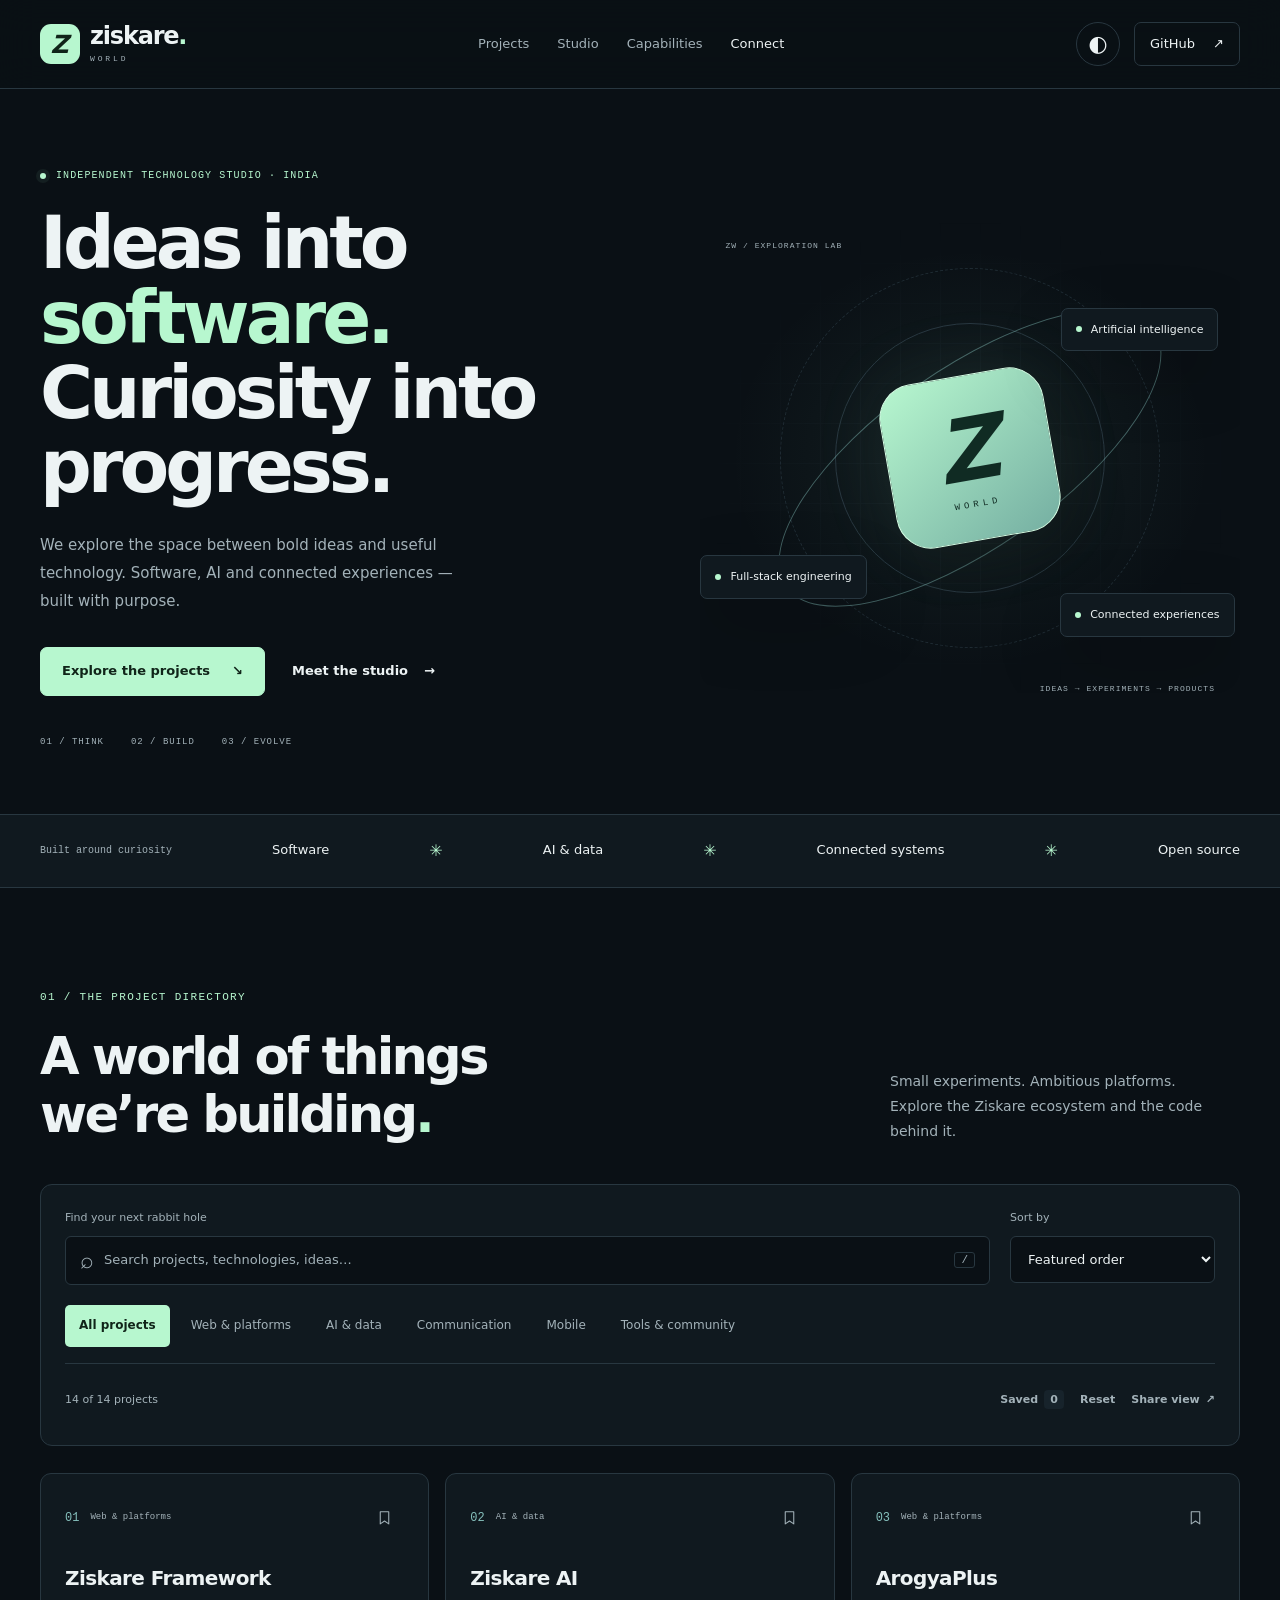
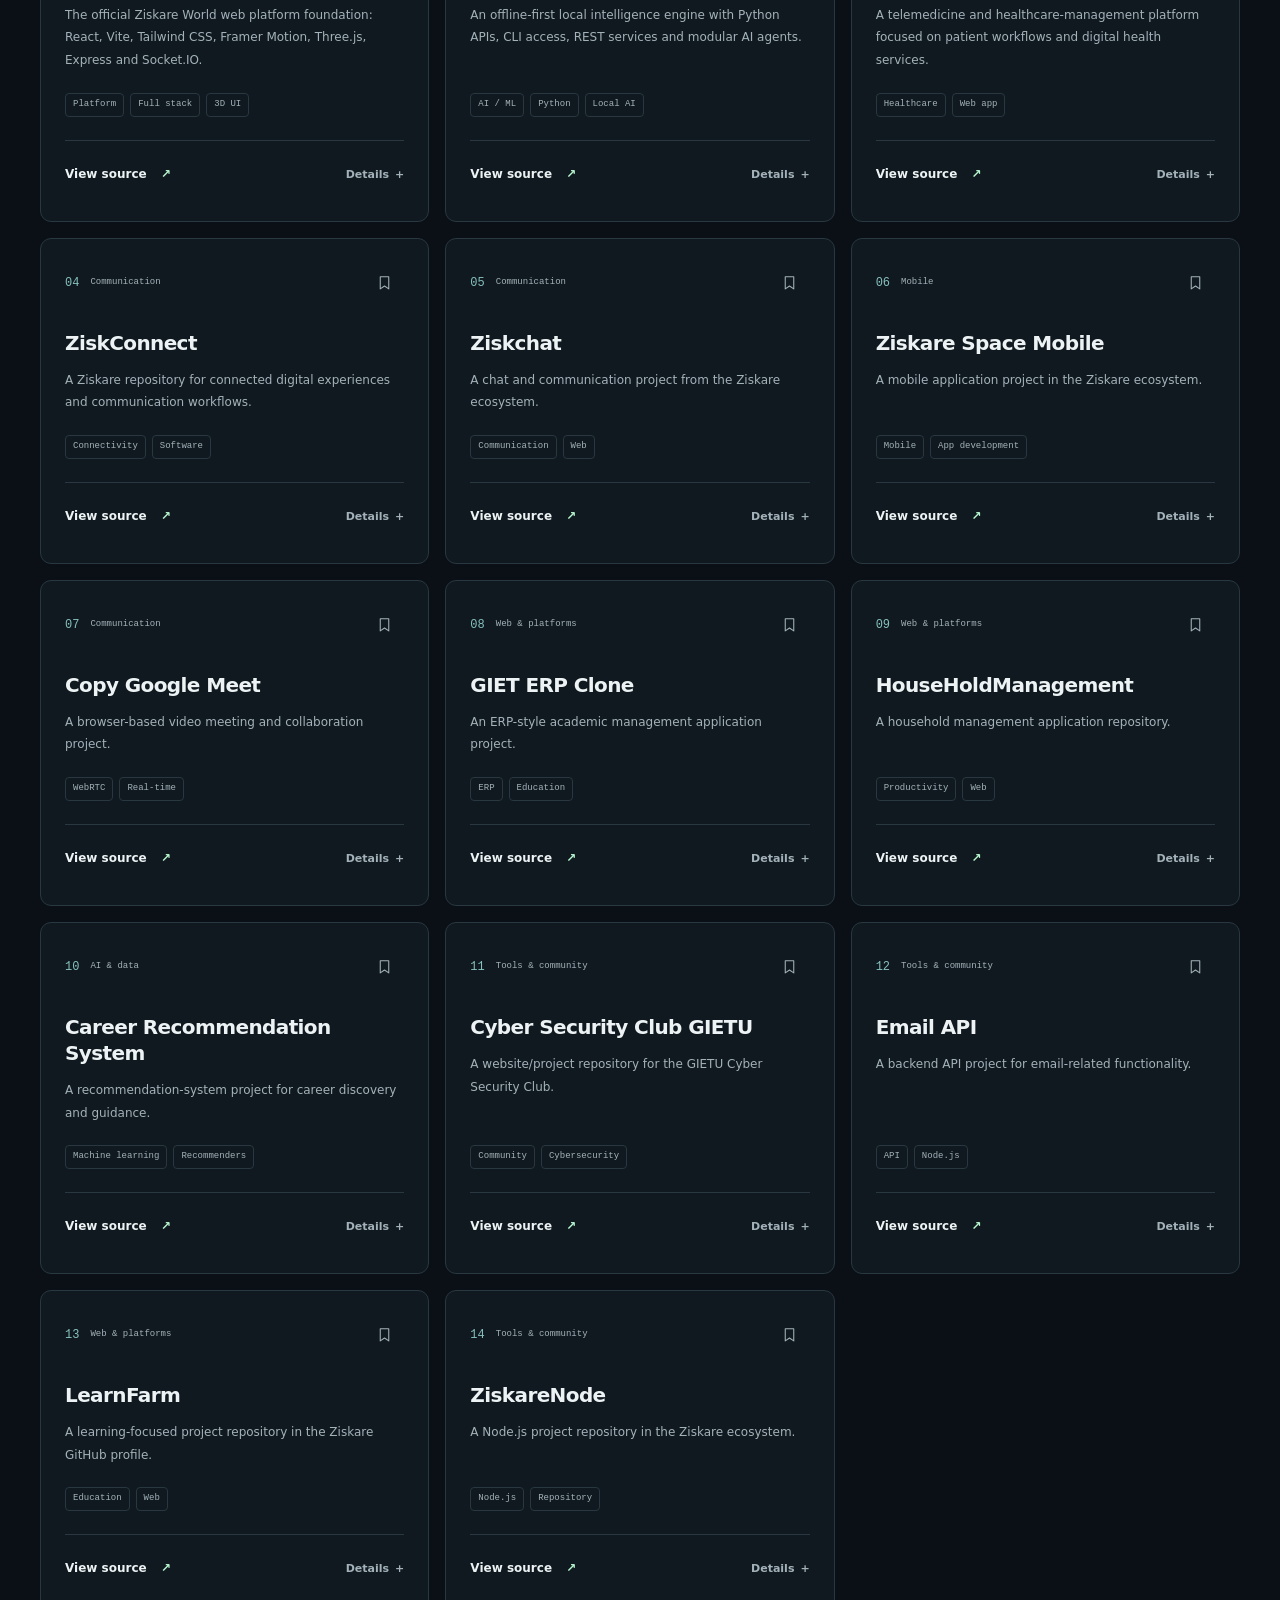
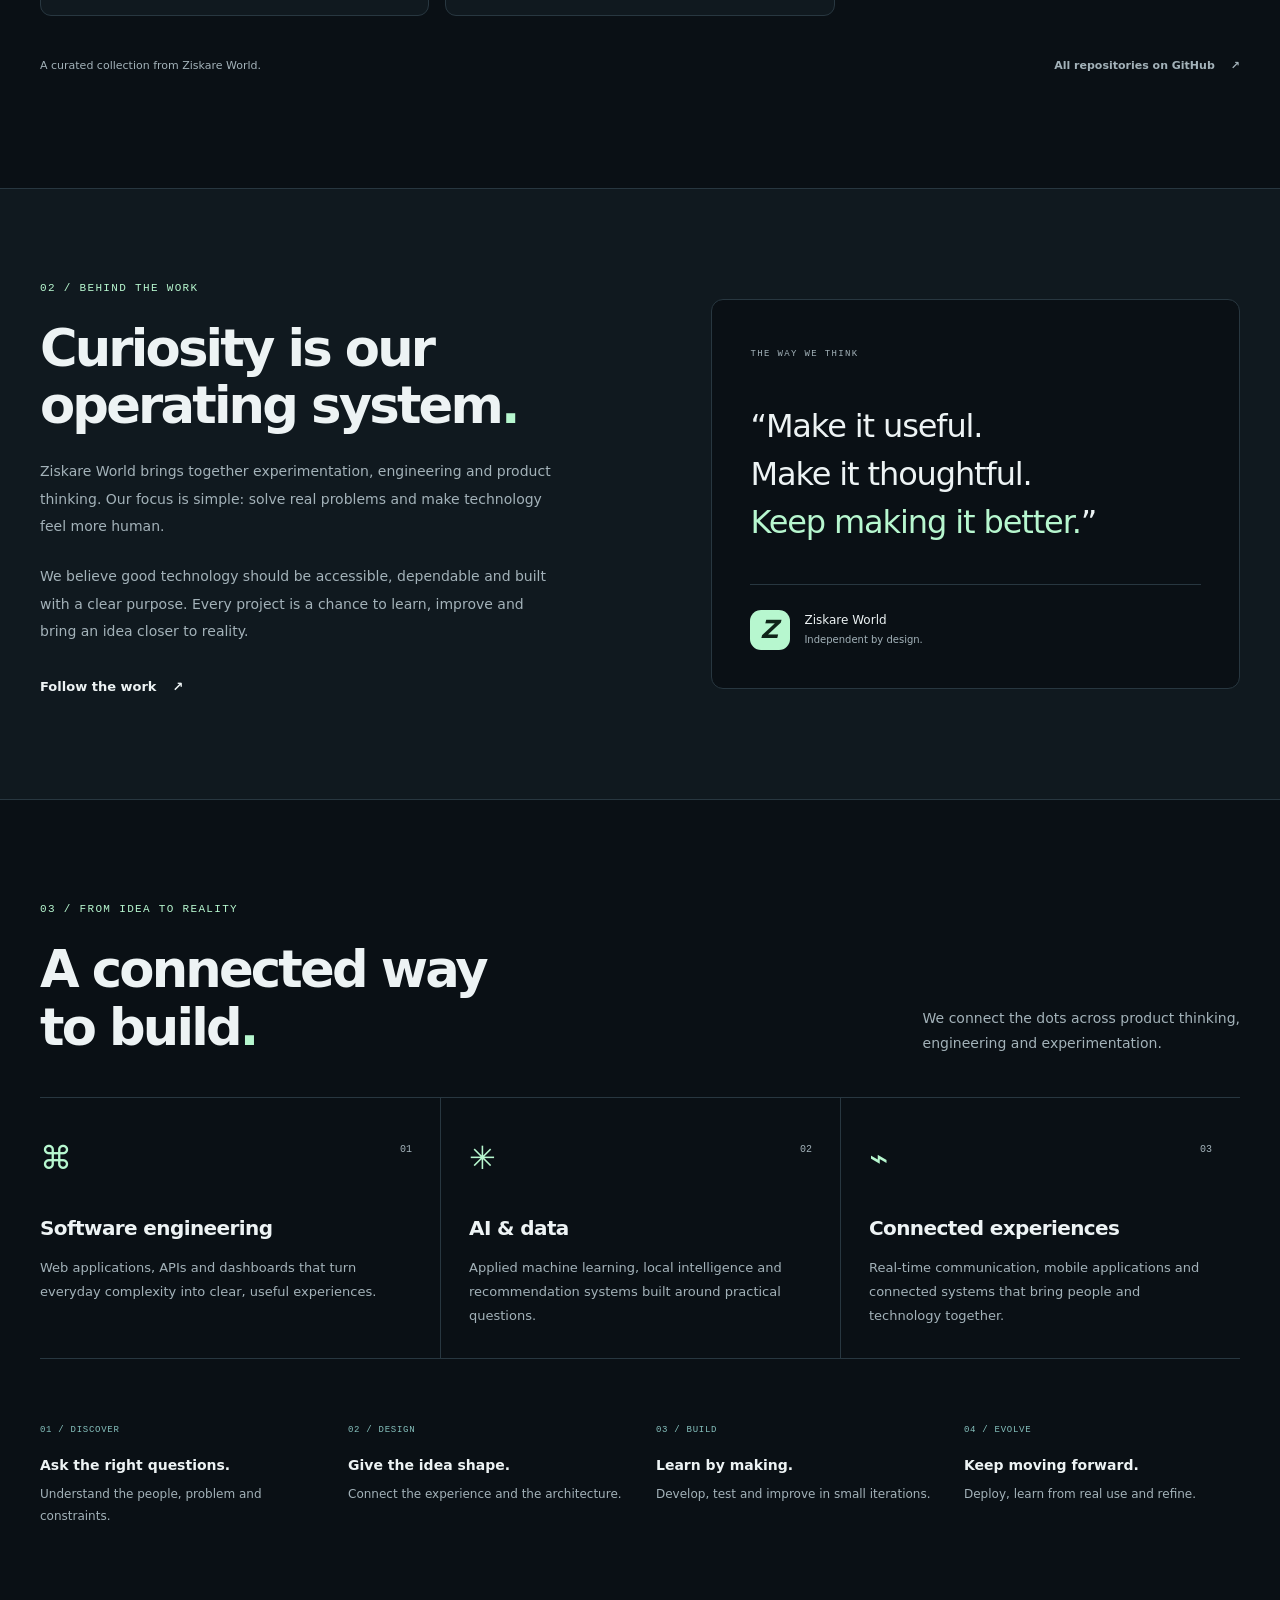
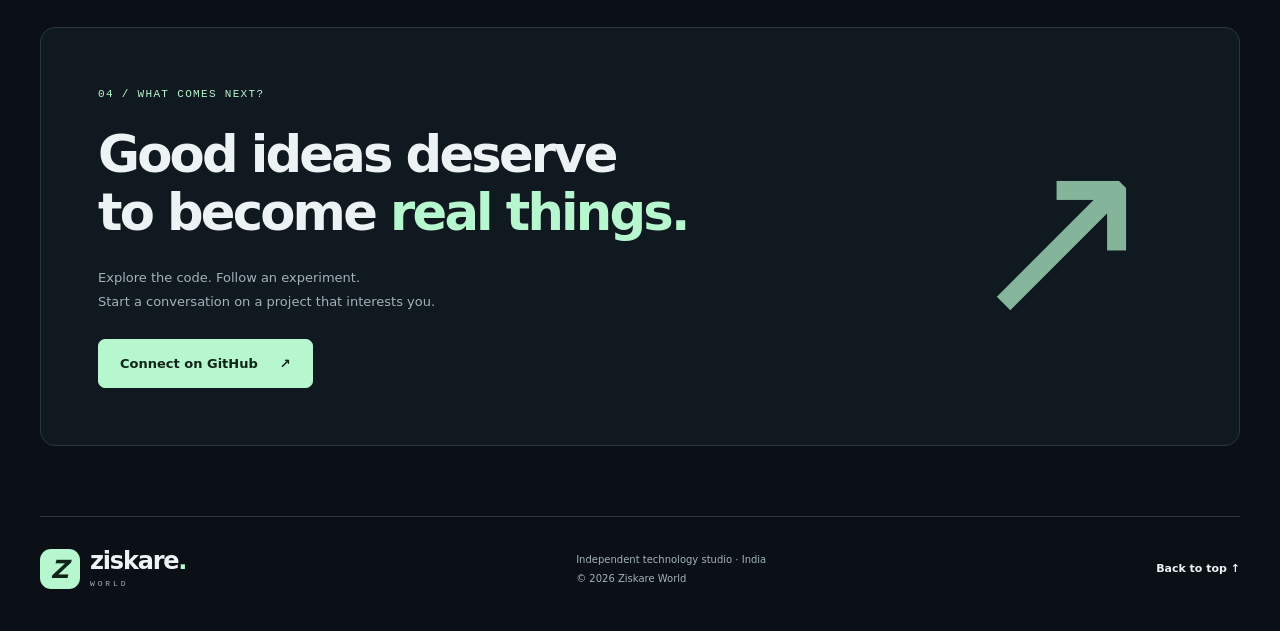
==== commit 3e1f0c9c: "Refresh Ziskare design and project discovery Refresh the responsive studio layout with light and dar" ====
--- a/index.html
+++ b/index.html
@@ -1,40 +1,126 @@
 <!doctype html>
-<html lang="en">
+<html lang="en" data-theme="dark">
 <head>
-<meta charset="utf-8"><meta name="viewport" content="width=device-width,initial-scale=1">
-<meta name="theme-color" content="#070914"><meta name="description" content="Ziskare World — engineering the next layer of intelligent digital experiences.">
+<meta charset="utf-8">
+<meta name="viewport" content="width=device-width, initial-scale=1">
+<meta name="theme-color" content="#0a1015">
+<meta name="description" content="Ziskare World is an independent technology studio exploring software, AI and connected experiences. Discover our projects and the thinking behind them.">
 <link rel="canonical" href="https://ziskare.dev/">
-<meta property="og:title" content="Ziskare World — Future, engineered.">
-<meta property="og:description" content="Explore Ziskare projects in software, AI, communication and connected experiences.">
+<meta property="og:title" content="Ziskare World — Ideas into software.">
+<meta property="og:description" content="Explore software, AI and connected experiences from Ziskare World. Find a project, explore the source, and build something useful.">
 <meta property="og:type" content="website"><meta property="og:url" content="https://ziskare.dev/">
-<title>Ziskare World — Future, engineered.</title>
-<style>
-@import url('https://fonts.googleapis.com/css2?family=DM+Mono:wght@400;500&family=Manrope:wght@400;500;600;700;800&display=swap');
-:root{--bg:#070914;--panel:#0d1222;--line:#222b42;--text:#f2f5ff;--muted:#9ba8c2;--cyan:#62eaff;--violet:#9b83ff;--lime:#b7ff8a}
-*{box-sizing:border-box}html{scroll-behavior:smooth}body{margin:0;background:radial-gradient(ellipse at 75% 5%,#172047 0,transparent 36%),radial-gradient(ellipse at 5% 45%,#102a38 0,transparent 32%),var(--bg);color:var(--text);font-family:Manrope,system-ui,sans-serif;overflow-x:hidden}a{color:inherit;text-decoration:none}.wrap{width:min(1160px,90%);margin:auto}.mono{font-family:'DM Mono',monospace;color:var(--cyan);font-size:11px;letter-spacing:.16em;text-transform:uppercase}.nav{height:78px;display:flex;align-items:center;justify-content:space-between;border-bottom:1px solid #ffffff12}.brand{font-weight:800;letter-spacing:-.06em;font-size:23px}.brand span{color:var(--cyan)}.navlinks{display:flex;gap:28px;color:#c4cde0;font-size:13px}.navlinks a:hover{color:var(--cyan)}.btn{display:inline-flex;align-items:center;gap:10px;padding:13px 18px;border:1px solid #5ee8ff70;border-radius:8px;background:#5ee8ff12;color:#eaffff;font-size:13px;font-weight:700;transition:.2s}.btn:hover{background:#5ee8ff25;transform:translateY(-2px)}.hero{min-height:650px;display:grid;grid-template-columns:1.1fr .9fr;align-items:center;gap:50px;padding:80px 0}.eyebrow{display:flex;align-items:center;gap:10px;margin-bottom:25px}.dot{width:7px;height:7px;background:var(--lime);border-radius:50%;box-shadow:0 0 15px var(--lime)}h1{font-size:clamp(48px,7vw,88px);line-height:.98;letter-spacing:-.075em;margin:0 0 25px}h1 em{font-style:normal;background:linear-gradient(100deg,var(--cyan),#a9a0ff 75%);-webkit-background-clip:text;color:transparent}.lead{max-width:580px;color:#aab5ca;line-height:1.8;font-size:16px}.actions{display:flex;gap:13px;flex-wrap:wrap;margin-top:32px}.secondary{border-color:#ffffff2a;background:#ffffff08}.hero-note{margin-top:26px;color:#77849f;font:11px 'DM Mono';letter-spacing:.08em}.orbital{height:440px;position:relative;display:grid;place-items:center}.core{width:220px;height:220px;border-radius:50%;background:radial-gradient(circle at 35% 30%,#d7ffff 0,#62eaff 8%,#5275c9 31%,#161a45 65%,#080b1b 74%);box-shadow:0 0 55px #51dfff70,0 0 130px #716aff40,inset -25px -25px 55px #050718;position:relative}.core:after{content:'ZW';position:absolute;inset:0;display:grid;place-items:center;font-size:44px;font-weight:800;letter-spacing:-.1em;color:#fff;text-shadow:0 0 20px #fff}.ring{position:absolute;border:1px solid #68eaff55;border-radius:50%;transform:rotate(-25deg)}.r1{width:390px;height:150px}.r2{width:340px;height:340px;border-color:#9b83ff55}.r3{width:440px;height:260px;border-color:#68eaff28;transform:rotate(55deg)}.orbit-label{position:absolute;padding:9px 12px;background:#0c1426d9;border:1px solid #55dfff55;border-radius:7px;font:10px 'DM Mono';color:#c9faff;box-shadow:0 0 25px #3edcff1c}.o1{top:55px;right:5px}.o2{bottom:65px;left:0}.o3{top:50%;right:-15px}.section{padding:95px 0;border-top:1px solid #ffffff12}.section-head{display:flex;justify-content:space-between;align-items:end;gap:30px;margin-bottom:38px}.section h2{font-size:clamp(30px,4vw,48px);letter-spacing:-.06em;margin:10px 0}.sub{color:var(--muted);max-width:520px;line-height:1.7;font-size:14px}.grid{display:grid;grid-template-columns:repeat(3,1fr);gap:15px}.card{background:linear-gradient(145deg,#111a2e,#0b1020);border:1px solid var(--line);border-radius:13px;padding:24px;min-height:220px;position:relative;overflow:hidden;transition:.25s}.card:hover{transform:translateY(-5px);border-color:#56dfffa0;box-shadow:0 15px 45px #0006}.card:before{content:'';position:absolute;width:140px;height:140px;border-radius:50%;background:#5be7ff0b;right:-50px;top:-50px;filter:blur(3px)}.iconbox{width:42px;height:42px;border:1px solid #55dfff60;border-radius:10px;display:grid;place-items:center;color:var(--cyan);font-size:20px;margin-bottom:23px}.card h3{margin:0 0 10px;font-size:18px}.card p{margin:0;color:#9ba8c2;font-size:13px;line-height:1.7}.tags{display:flex;gap:7px;flex-wrap:wrap;margin-top:18px}.tag{font:10px 'DM Mono';padding:6px 8px;border:1px solid #ffffff1a;border-radius:5px;color:#b9c5dc}.split{display:grid;grid-template-columns:1fr 1fr;gap:50px;align-items:center}.terminal{border:1px solid #2a3854;background:#080d19;border-radius:12px;overflow:hidden;box-shadow:0 20px 70px #0006}.termbar{padding:13px 16px;border-bottom:1px solid #253149;display:flex;gap:7px;align-items:center;color:#8291aa;font:10px 'DM Mono'}.ball{width:7px;height:7px;border-radius:50%;background:#61708c}.termcontent{padding:22px;font:12px/2 'DM Mono';color:#a9bdd6}.termcontent .green{color:var(--lime)}.termcontent .blue{color:var(--cyan)}.termcontent .purple{color:#b9a7ff}.stats{display:grid;grid-template-columns:repeat(3,1fr);gap:12px;margin-top:26px}.stat{padding:18px;border:1px solid #ffffff17;border-radius:9px;background:#ffffff05}.stat strong{display:block;font-size:25px;letter-spacing:-.05em}.stat span{font:10px 'DM Mono';color:#8998b3}.steps{display:grid;grid-template-columns:repeat(4,1fr);gap:12px}.step{border-top:1px solid #4ddfff75;padding:20px 12px 10px 0}.step b{font:11px 'DM Mono';color:var(--cyan)}.step h3{font-size:16px;margin:15px 0 8px}.step p{font-size:12px;color:#98a6c0;line-height:1.7}.cta{padding:50px;border:1px solid #4ddfff55;border-radius:16px;background:radial-gradient(ellipse at 90% 0,#4ddfff19,transparent 45%),#0c1425;display:flex;justify-content:space-between;align-items:center;gap:30px}.cta h2{font-size:clamp(28px,4vw,44px);margin:8px 0;letter-spacing:-.06em}.footer{padding:28px 0;border-top:1px solid #ffffff16;color:#8491aa;font-size:11px;display:flex;justify-content:space-between;gap:20px}.footer strong{color:#dfe9ff}.menu{display:none;background:none;border:1px solid #ffffff30;color:white;padding:8px;border-radius:6px}
-@media(max-width:800px){.navlinks{display:none}.menu{display:block}.hero{grid-template-columns:1fr;padding:65px 0 35px;gap:10px}.orbital{height:330px;transform:scale(.82)}.grid{grid-template-columns:1fr 1fr}.split{grid-template-columns:1fr}.steps{grid-template-columns:1fr 1fr}.section-head{display:block}.cta{padding:30px;display:block}.cta .btn{margin-top:18px}}@media(max-width:520px){.grid{grid-template-columns:1fr}.stats{grid-template-columns:1fr 1fr}.hero{min-height:0}.orbital{margin:-10px -35px;transform:scale(.72)}.footer{display:block;line-height:2.2}}
-.repo-link{display:inline-block;margin-top:18px;color:var(--cyan);font-size:12px;font-weight:700}.repo-link:hover{color:#fff;text-decoration:underline}.repo-grid .card{min-height:250px}
-
-[hidden]{display:none!important}button,input,select{font:inherit}button{cursor:pointer}a:focus-visible,button:focus-visible,input:focus-visible,select:focus-visible{outline:3px solid var(--cyan);outline-offset:4px}section{scroll-margin-top:25px}.skip-link{position:fixed;top:12px;left:12px;z-index:100;background:var(--cyan);color:#070914;padding:12px;transform:translateY(-160%);border-radius:8px}.skip-link:focus{transform:none}.nav{position:relative;gap:16px}.navlinks{gap:18px}.menu{min-width:44px;min-height:44px}.project-tools{padding:24px;margin-bottom:25px;background:var(--panel);border:1px solid var(--line);border-radius:13px}.tool-row{display:flex;gap:20px;align-items:end}.search-field{flex:1}label{display:block;margin-bottom:9px;font-size:13px;font-weight:700}input,select{width:100%;min-height:46px;border:1px solid #52627e;background:#080d19;color:var(--text);border-radius:8px;padding:12px}input::placeholder{color:#aab5ca}.filters{display:flex;flex-wrap:wrap;gap:8px;margin-top:20px}.filters button{padding:10px 14px;border-radius:25px;border:1px solid #52627e;background:transparent;color:var(--text);min-height:44px}.filters button[aria-pressed="true"]{background:var(--cyan);border-color:var(--cyan);color:#070914}#project-count{color:#b9c5dc;font-size:13px;margin:18px 0 0}.empty-state{text-align:center;padding:40px;border:1px dashed var(--line);border-radius:12px}.empty-state p{color:var(--muted)}.repo-grid .card{display:flex;flex-direction:column}.repo-link{margin-top:auto;padding-top:20px;min-height:44px}.repo-grid .tags{margin-bottom:10px}.card:before{pointer-events:none}.footer a{color:var(--cyan)}
-@media(max-width:800px){.navlinks{display:flex;flex-wrap:wrap}.nav{height:auto;min-height:78px;flex-wrap:wrap;padding-top:15px;padding-bottom:15px}.nav.js-menu{flex-wrap:nowrap}.js-menu .navlinks{display:none;position:absolute;top:100%;left:0;right:0;background:#0d1222;padding:16px;z-index:20;border:1px solid var(--line);border-radius:10px;box-shadow:0 12px 30px #0008}.js-menu .navlinks.is-open{display:flex;flex-direction:column}.js-menu .navlinks a{padding:12px}.tool-row{align-items:stretch;flex-direction:column}.nav>.btn{font-size:11px;padding:10px}.orbital{max-width:100%}}
-@media(prefers-reduced-motion:reduce){html{scroll-behavior:auto}*,*:before,*:after{transition:none!important;animation:none!important}}
-</style>
+<meta property="og:site_name" content="Ziskare World"><meta name="twitter:card" content="summary">
+<title>Ziskare World — Ideas into software.</title>
+<link rel="icon" type="image/svg+xml" href="/favicon.svg">
+<link rel="stylesheet" href="/styles.css">
+<script>try { const theme = localStorage.getItem('ziskare-theme'); if (theme === 'light') document.documentElement.dataset.theme = theme; } catch (_) {}</script>
+<script src="/site.js" defer></script>
 </head>
 <body>
 <a class="skip-link" href="#home">Skip to content</a>
-<header class="wrap nav"><a class="brand" href="#home">ziskare<span>.</span>world</a><nav class="navlinks" id="primary-nav" aria-label="Main navigation"><a href="#about">About</a><a href="#work">Projects</a><a href="#capabilities">Capabilities</a><a href="#process">How we work</a><a href="#contact">Contact</a></nav><a class="btn" href="https://github.com/ziskare-world" target="_blank" rel="noreferrer">GitHub profile ↗</a><button class="menu" type="button" aria-label="Open navigation" aria-controls="primary-nav" aria-expanded="false" hidden>☰</button></header>
+<header class="site-header"><div class="wrap navigation">
+  <a class="brand" href="#home" aria-label="Ziskare World home"><span class="brand-mark" aria-hidden="true">Z</span><span>ziskare<span class="brand-dot">.</span><small>WORLD</small></span></a>
+  <nav id="primary-nav" aria-label="Main navigation"><a href="#work">Projects</a><a href="#about">Studio</a><a href="#capabilities">Capabilities</a><a href="#contact">Connect</a></nav>
+  <div class="header-actions"><button id="theme-toggle" class="icon-button" type="button" aria-label="Switch to light theme" hidden><span aria-hidden="true">◐</span></button><a class="github-header" href="https://github.com/ziskare-world" target="_blank" rel="noopener noreferrer">GitHub <span aria-hidden="true">↗</span></a><button class="menu-button icon-button" type="button" aria-label="Open navigation" aria-controls="primary-nav" aria-expanded="false" hidden><span aria-hidden="true">☰</span></button></div>
+</div></header>
 <main id="home" tabindex="-1">
-<section class="wrap hero"><div><div class="eyebrow"><span class="dot"></span><span class="mono">Independent technology studio · India</span></div><h1>We build<br>what comes <em>next.</em></h1><p class="lead">Ziskare World is a technology-driven studio exploring the edge of software, AI and connected experiences. We turn ambitious ideas into useful, thoughtfully engineered products.</p><div class="actions"><a class="btn" href="#work">Explore our work <span>↘</span></a><a class="btn secondary" href="#about">Discover Ziskare</a></div><div class="hero-note">SOFTWARE · ARTIFICIAL INTELLIGENCE · DIGITAL SYSTEMS</div></div>
-<div class="orbital" aria-label="Abstract Ziskare World orbital graphic"><div class="ring r1"></div><div class="ring r2"></div><div class="ring r3"></div><div class="core"></div><span class="orbit-label o1">AI / SYSTEMS</span><span class="orbit-label o2">BUILD · TEST · EVOLVE</span><span class="orbit-label o3">ZISKARE LABS</span></div></section>
-<section class="section" id="about"><div class="wrap split"><div><div class="mono">01 / The world behind the work</div><h2>Curiosity is our<br>operating system.</h2><p class="sub">Ziskare World brings together experimentation, engineering and product thinking. From intelligent software to practical digital platforms, our focus is simple: solve real problems and make technology feel more human.</p><p class="sub">We believe good technology should be accessible, dependable and built with a clear purpose. Every project is a chance to learn, improve and push an idea closer to reality.</p></div><div class="terminal"><div class="termbar"><i class="ball"></i><i class="ball"></i><i class="ball"></i><span style="margin-left:8px">ziskare://studio/status</span></div><div class="termcontent"><div><span class="green">●</span> studio.status <span class="green">"building"</span></div><div>focus.areas = [</div><div> &nbsp; <span class="blue">"artificial intelligence"</span>,</div><div> &nbsp; <span class="blue">"full-stack engineering"</span>,</div><div> &nbsp; <span class="blue">"connected devices"</span>,</div><div> &nbsp; <span class="blue">"human-centered design"</span></div><div>]</div><div style="margin-top:12px"><span class="purple">ziskare</span>@world:~$ <span class="green">ship --with-purpose</span></div></div></div></div></section>
-<section class="section" id="work"><div class="wrap"><div class="section-head"><div><div class="mono">02 / Open-source footprint</div><h2>Built across the Ziskare ecosystem.</h2></div><p class="sub">Explore the public repositories published under the Ziskare World GitHub account. Each card links directly to its source repository.</p></div><div class="project-tools" hidden>
-<div class="tool-row"><div class="search-field"><label for="project-search">Find a project</label><input id="project-search" type="search" placeholder="Search name, technology or purpose…" aria-controls="project-grid"></div><div><label for="project-sort">Sort projects</label><select id="project-sort"><option value="featured">Featured order</option><option value="az">Name: A–Z</option><option value="za">Name: Z–A</option></select></div></div>
-<div class="filters" role="group" aria-label="Filter projects by category"><button type="button" data-filter="all" aria-pressed="true">All projects</button><button type="button" data-filter="web" aria-pressed="false">Web & platforms</button><button type="button" data-filter="ai" aria-pressed="false">AI & data</button><button type="button" data-filter="communication" aria-pressed="false">Communication</button><button type="button" data-filter="mobile" aria-pressed="false">Mobile</button><button type="button" data-filter="tools" aria-pressed="false">Tools & community</button></div><p id="project-count" role="status" aria-live="polite" aria-atomic="true"></p></div>
-<div class="empty-state" id="empty-state" hidden><h3>No matching projects</h3><p>Try a different keyword or explore all categories.</p><button type="button" class="btn" id="reset-projects">Clear filters</button></div><div class="grid repo-grid" id="project-grid"><article class="card" data-category="web"><div class="iconbox">✧</div><h3>Ziskare Framework</h3><p>The official Ziskare World web platform foundation: React, Vite, Tailwind CSS, Framer Motion, Three.js, Express and Socket.IO.</p><div class="tags"><span class="tag">Platform</span><span class="tag">Full stack</span><span class="tag">3D UI</span></div><a class="repo-link" href="https://github.com/ziskare-world/Ziskare-Official" target="_blank" rel="noreferrer">View repository ↗</a></article><article class="card" data-category="ai"><div class="iconbox">✳</div><h3>Ziskare AI</h3><p>An offline-first local intelligence engine with Python APIs, CLI access, REST services and modular AI agents.</p><div class="tags"><span class="tag">AI / ML</span><span class="tag">Python</span><span class="tag">Local AI</span></div><a class="repo-link" href="https://github.com/ziskare-world/Ziskare-Ai" target="_blank" rel="noreferrer">View repository ↗</a></article><article class="card" data-category="web"><div class="iconbox">✚</div><h3>ArogyaPlus</h3><p>A telemedicine and healthcare-management platform focused on patient workflows and digital health services.</p><div class="tags"><span class="tag">Healthcare</span><span class="tag">Web app</span></div><a class="repo-link" href="https://github.com/ziskare-world/Arogya-Plus" target="_blank" rel="noreferrer">View repository ↗</a></article><article class="card" data-category="communication"><div class="iconbox">⌁</div><h3>ZiskConnect</h3><p>A Ziskare repository for connected digital experiences and communication workflows.</p><div class="tags"><span class="tag">Connectivity</span><span class="tag">Software</span></div><a class="repo-link" href="https://github.com/ziskare-world/ZiskConnect" target="_blank" rel="noreferrer">View repository ↗</a></article><article class="card" data-category="communication"><div class="iconbox">◌</div><h3>Ziskchat</h3><p>A chat and communication project from the Ziskare ecosystem.</p><div class="tags"><span class="tag">Communication</span><span class="tag">Web</span></div><a class="repo-link" href="https://github.com/ziskare-world/Ziskchat" target="_blank" rel="noreferrer">View repository ↗</a></article><article class="card" data-category="mobile"><div class="iconbox">▣</div><h3>Ziskare Space Mobile</h3><p>A mobile application project in the Ziskare ecosystem.</p><div class="tags"><span class="tag">Mobile</span><span class="tag">App development</span></div><a class="repo-link" href="https://github.com/ziskare-world/Ziskare-space-Mobile" target="_blank" rel="noreferrer">View repository ↗</a></article><article class="card" data-category="communication"><div class="iconbox">◉</div><h3>Copy Google Meet</h3><p>A browser-based video meeting and collaboration project.</p><div class="tags"><span class="tag">WebRTC</span><span class="tag">Real-time</span></div><a class="repo-link" href="https://github.com/ziskare-world/copy-google-meet" target="_blank" rel="noreferrer">View repository ↗</a></article><article class="card" data-category="web"><div class="iconbox">▦</div><h3>GIET ERP Clone</h3><p>An ERP-style academic management application project.</p><div class="tags"><span class="tag">ERP</span><span class="tag">Education</span></div><a class="repo-link" href="https://github.com/ziskare-world/GIET-Erp-clone" target="_blank" rel="noreferrer">View repository ↗</a></article><article class="card" data-category="web"><div class="iconbox">⌂</div><h3>HouseHoldManagement</h3><p>A household management application repository.</p><div class="tags"><span class="tag">Productivity</span><span class="tag">Web</span></div><a class="repo-link" href="https://github.com/ziskare-world/HouseHoldManagement" target="_blank" rel="noreferrer">View repository ↗</a></article><article class="card" data-category="ai"><div class="iconbox">⌁</div><h3>Career Recommendation System</h3><p>A recommendation-system project for career discovery and guidance.</p><div class="tags"><span class="tag">Machine learning</span><span class="tag">Recommenders</span></div><a class="repo-link" href="https://github.com/ziskare-world/Career-Recommendation-System" target="_blank" rel="noreferrer">View repository ↗</a></article><article class="card" data-category="tools"><div class="iconbox">⛨</div><h3>Cyber Security Club GIETU</h3><p>A website/project repository for the GIETU Cyber Security Club.</p><div class="tags"><span class="tag">Community</span><span class="tag">Cybersecurity</span></div><a class="repo-link" href="https://github.com/ziskare-world/Cyber-Seccurity-Club-Gietu" target="_blank" rel="noreferrer">View repository ↗</a></article><article class="card" data-category="tools"><div class="iconbox">✉</div><h3>Email API</h3><p>A backend API project for email-related functionality.</p><div class="tags"><span class="tag">API</span><span class="tag">Node.js</span></div><a class="repo-link" href="https://github.com/ziskare-world/email-api" target="_blank" rel="noreferrer">View repository ↗</a></article><article class="card" data-category="web"><div class="iconbox">⌘</div><h3>LearnFarm</h3><p>A learning-focused project repository in the Ziskare GitHub profile.</p><div class="tags"><span class="tag">Education</span><span class="tag">Web</span></div><a class="repo-link" href="https://github.com/ziskare-world/learnfarm" target="_blank" rel="noreferrer">View repository ↗</a></article><article class="card" data-category="tools"><div class="iconbox">⌁</div><h3>ZiskareNode</h3><p>A Node.js repository in the Ziskare ecosystem; repository currently has no published source files.</p><div class="tags"><span class="tag">Node.js</span><span class="tag">Repository</span></div><a class="repo-link" href="https://github.com/ziskare-world/ZiskareNode" target="_blank" rel="noreferrer">View repository ↗</a></article></div><div style="margin-top:25px"><a class="btn secondary" href="https://github.com/ziskare-world?tab=repositories" target="_blank" rel="noreferrer">Explore all GitHub repositories ↗</a></div></div></section><section class="section" id="capabilities"><div class="wrap split"><div><div class="mono">03 / What we do</div><h2>From first sketch<br>to working system.</h2><p class="sub">We enjoy the full journey: understanding a problem, designing a clear experience, building the underlying system and testing it in the real world.</p><div class="stats"><div class="stat"><strong>01</strong><span>PRODUCT THINKING</span></div><div class="stat"><strong>02</strong><span>ENGINEERING</span></div><div class="stat"><strong>03</strong><span>EXPERIMENTATION</span></div></div></div><div class="grid" style="grid-template-columns:1fr 1fr"><article class="card"><div class="iconbox">⌘</div><h3>Software</h3><p>Web apps, APIs, dashboards and backend systems.</p></article><article class="card"><div class="iconbox">✧</div><h3>AI & data</h3><p>Applied ML, intelligent assistants and data workflows.</p></article><article class="card"><div class="iconbox">◉</div><h3>Embedded</h3><p>Connected devices, firmware and hardware prototypes.</p></article><article class="card"><div class="iconbox">◇</div><h3>Cloud & DevOps</h3><p>Deployment, databases, hosting and system integration.</p></article></div></div></section>
-<section class="section" id="process"><div class="wrap"><div class="mono">04 / The build loop</div><h2 style="font-size:clamp(30px,4vw,48px);letter-spacing:-.06em;margin:10px 0 38px">Make it real. Make it better.</h2><div class="steps"><div class="step"><b>PHASE 01</b><h3>Discover</h3><p>Understand the problem, users, constraints and the outcome that matters.</p></div><div class="step"><b>PHASE 02</b><h3>Design</h3><p>Shape the experience, architecture and a realistic build plan.</p></div><div class="step"><b>PHASE 03</b><h3>Build & test</h3><p>Develop in small iterations, validate assumptions and fix what breaks.</p></div><div class="step"><b>PHASE 04</b><h3>Launch & evolve</h3><p>Deploy, learn from real use and keep improving the product.</p></div></div></div></section>
-<section class="section" id="contact"><div class="wrap"><div class="cta"><div><div class="mono">05 / Start a conversation</div><h2>Have an idea worth building?</h2><p class="sub">Let's turn a challenging problem into something useful. Explore our work and connect with Ziskare on GitHub.</p><a class="btn" href="https://github.com/ziskare-world" target="_blank" rel="noopener noreferrer">Connect on GitHub ↗</a></div></div></div></section>
-</main><footer class="wrap footer"><div><strong>ziskare.world</strong> — Future, engineered.</div><div>Independent technology studio · © <span id="year"></span> Ziskare World</div></footer>
-<script src="site.js" defer></script>
-<script async src="https://pagead2.googlesyndication.com/pagead/js/adsbygoogle.js?client=ca-pub-6166613955562503"
-     crossorigin="anonymous"></script>
-</body></html>
+<section class="hero wrap" aria-labelledby="hero-title">
+ <div class="hero-copy"><p class="eyebrow"><span class="status-dot" aria-hidden="true"></span> Independent technology studio · India</p><h1 id="hero-title">Ideas into<br><span>software.</span><br>Curiosity into<br>progress.</h1><p class="hero-description">We explore the space between bold ideas and useful technology. Software, AI and connected experiences — built with purpose.</p><div class="hero-actions"><a class="button button-primary" href="#work">Explore the projects <span aria-hidden="true">↘</span></a><a class="text-link" href="#about">Meet the studio <span aria-hidden="true">→</span></a></div><div class="hero-footnote"><span>01 / THINK</span><span>02 / BUILD</span><span>03 / EVOLVE</span></div></div>
+ <div class="hero-art" aria-hidden="true"><div class="art-grid"></div><div class="orbital orbit-one"></div><div class="orbital orbit-two"></div><div class="orbital orbit-three"></div><div class="orbit-core"><span>Z</span><small>WORLD</small></div><div class="orbit-tag tag-ai"><i></i> Artificial intelligence</div><div class="orbit-tag tag-web"><i></i> Full-stack engineering</div><div class="orbit-tag tag-connected"><i></i> Connected experiences</div><span class="art-coordinate coordinate-top">ZW / EXPLORATION LAB</span><span class="art-coordinate coordinate-bottom">IDEAS → EXPERIMENTS → PRODUCTS</span></div>
+</section>
+<div class="focus-strip"><div class="wrap"><span>Built around curiosity</span><strong>Software</strong><i aria-hidden="true">✳</i><strong>AI & data</strong><i aria-hidden="true">✳</i><strong>Connected systems</strong><i aria-hidden="true">✳</i><strong>Open source</strong></div></div>
+<section class="section wrap" id="work" aria-labelledby="work-title"><div class="section-heading"><div><p class="eyebrow">01 / The project directory</p><h2 id="work-title">A world of things<br>we’re building<span class="accent">.</span></h2></div><p>Small experiments. Ambitious platforms.<br>Explore the Ziskare ecosystem and the code behind it.</p></div>
+<div class="project-tools" hidden>
+ <div class="tools-top"><div class="search-box"><label for="project-search">Find your next rabbit hole</label><div class="search-input"><span aria-hidden="true">⌕</span><input id="project-search" type="search" placeholder="Search projects, technologies, ideas…" autocomplete="off" aria-controls="project-grid"><kbd aria-hidden="true">/</kbd></div></div><div class="sort-box"><label for="project-sort">Sort by</label><select id="project-sort"><option value="featured">Featured order</option><option value="az">Name: A–Z</option><option value="za">Name: Z–A</option></select></div></div>
+ <div class="filters" role="group" aria-label="Project categories"><button type="button" data-filter="all" aria-pressed="true">All projects</button><button type="button" data-filter="web" aria-pressed="false">Web & platforms</button><button type="button" data-filter="ai" aria-pressed="false">AI & data</button><button type="button" data-filter="communication" aria-pressed="false">Communication</button><button type="button" data-filter="mobile" aria-pressed="false">Mobile</button><button type="button" data-filter="tools" aria-pressed="false">Tools & community</button></div>
+ <div class="results-toolbar"><p id="project-count" role="status" aria-live="polite" aria-atomic="true">14 projects</p><div><button id="saved-toggle" class="text-button" type="button" aria-pressed="false">Saved <span id="saved-count">0</span></button><button id="reset-projects" class="text-button" type="button">Reset</button><button id="share-view" class="text-button" type="button">Share view <span aria-hidden="true">↗</span></button></div></div>
+ <div id="share-panel" class="share-panel" hidden><label for="share-url">Share this search</label><div class="share-row"><input id="share-url" type="text" readonly><button id="copy-view" class="button button-small" type="button">Copy link</button></div><p>Includes your search, category and sort order. Saved projects stay on this browser.</p></div>
+</div>
+<div id="empty-state" class="empty-state" hidden><span aria-hidden="true">⌕</span><h3 id="empty-title">No matching projects</h3><p id="empty-description">Try a different search or explore another category.</p><button id="empty-reset" class="button button-primary" type="button">Show all projects</button></div>
+<div class="project-grid" id="project-grid"><article class="project-card" data-category="web" data-project="ziskare-official" id="project-ziskare-official">
+  <div class="card-top"><span class="project-number">01</span><span class="category-label">Web & platforms</span><button class="save-button" type="button" aria-pressed="false" aria-label="Save Ziskare Framework" data-save hidden><svg viewBox="0 0 24 24" aria-hidden="true"><path d="M6 4h12v17l-6-4-6 4z"/></svg></button></div>
+  <h3>Ziskare Framework</h3><p class="project-description">The official Ziskare World web platform foundation: React, Vite, Tailwind CSS, Framer Motion, Three.js, Express and Socket.IO.</p><div class="tags"><span>Platform</span><span>Full stack</span><span>3D UI</span></div>
+  <div class="card-actions"><a class="repo-link" href="https://github.com/ziskare-world/Ziskare-Official" target="_blank" rel="noopener noreferrer" aria-label="Open Ziskare Framework on GitHub (opens in a new tab)">View source <span aria-hidden="true">↗</span></a><button class="text-button" type="button" data-details hidden aria-label="Details for Ziskare Framework">Details <span aria-hidden="true">+</span></button></div>
+</article>
+<article class="project-card" data-category="ai" data-project="ziskare-ai" id="project-ziskare-ai">
+  <div class="card-top"><span class="project-number">02</span><span class="category-label">AI & data</span><button class="save-button" type="button" aria-pressed="false" aria-label="Save Ziskare AI" data-save hidden><svg viewBox="0 0 24 24" aria-hidden="true"><path d="M6 4h12v17l-6-4-6 4z"/></svg></button></div>
+  <h3>Ziskare AI</h3><p class="project-description">An offline-first local intelligence engine with Python APIs, CLI access, REST services and modular AI agents.</p><div class="tags"><span>AI / ML</span><span>Python</span><span>Local AI</span></div>
+  <div class="card-actions"><a class="repo-link" href="https://github.com/ziskare-world/Ziskare-Ai" target="_blank" rel="noopener noreferrer" aria-label="Open Ziskare AI on GitHub (opens in a new tab)">View source <span aria-hidden="true">↗</span></a><button class="text-button" type="button" data-details hidden aria-label="Details for Ziskare AI">Details <span aria-hidden="true">+</span></button></div>
+</article>
+<article class="project-card" data-category="web" data-project="arogya-plus" id="project-arogya-plus">
+  <div class="card-top"><span class="project-number">03</span><span class="category-label">Web & platforms</span><button class="save-button" type="button" aria-pressed="false" aria-label="Save ArogyaPlus" data-save hidden><svg viewBox="0 0 24 24" aria-hidden="true"><path d="M6 4h12v17l-6-4-6 4z"/></svg></button></div>
+  <h3>ArogyaPlus</h3><p class="project-description">A telemedicine and healthcare-management platform focused on patient workflows and digital health services.</p><div class="tags"><span>Healthcare</span><span>Web app</span></div>
+  <div class="card-actions"><a class="repo-link" href="https://github.com/ziskare-world/Arogya-Plus" target="_blank" rel="noopener noreferrer" aria-label="Open ArogyaPlus on GitHub (opens in a new tab)">View source <span aria-hidden="true">↗</span></a><button class="text-button" type="button" data-details hidden aria-label="Details for ArogyaPlus">Details <span aria-hidden="true">+</span></button></div>
+</article>
+<article class="project-card" data-category="communication" data-project="ziskconnect" id="project-ziskconnect">
+  <div class="card-top"><span class="project-number">04</span><span class="category-label">Communication</span><button class="save-button" type="button" aria-pressed="false" aria-label="Save ZiskConnect" data-save hidden><svg viewBox="0 0 24 24" aria-hidden="true"><path d="M6 4h12v17l-6-4-6 4z"/></svg></button></div>
+  <h3>ZiskConnect</h3><p class="project-description">A Ziskare repository for connected digital experiences and communication workflows.</p><div class="tags"><span>Connectivity</span><span>Software</span></div>
+  <div class="card-actions"><a class="repo-link" href="https://github.com/ziskare-world/ZiskConnect" target="_blank" rel="noopener noreferrer" aria-label="Open ZiskConnect on GitHub (opens in a new tab)">View source <span aria-hidden="true">↗</span></a><button class="text-button" type="button" data-details hidden aria-label="Details for ZiskConnect">Details <span aria-hidden="true">+</span></button></div>
+</article>
+<article class="project-card" data-category="communication" data-project="ziskchat" id="project-ziskchat">
+  <div class="card-top"><span class="project-number">05</span><span class="category-label">Communication</span><button class="save-button" type="button" aria-pressed="false" aria-label="Save Ziskchat" data-save hidden><svg viewBox="0 0 24 24" aria-hidden="true"><path d="M6 4h12v17l-6-4-6 4z"/></svg></button></div>
+  <h3>Ziskchat</h3><p class="project-description">A chat and communication project from the Ziskare ecosystem.</p><div class="tags"><span>Communication</span><span>Web</span></div>
+  <div class="card-actions"><a class="repo-link" href="https://github.com/ziskare-world/Ziskchat" target="_blank" rel="noopener noreferrer" aria-label="Open Ziskchat on GitHub (opens in a new tab)">View source <span aria-hidden="true">↗</span></a><button class="text-button" type="button" data-details hidden aria-label="Details for Ziskchat">Details <span aria-hidden="true">+</span></button></div>
+</article>
+<article class="project-card" data-category="mobile" data-project="ziskare-space-mobile" id="project-ziskare-space-mobile">
+  <div class="card-top"><span class="project-number">06</span><span class="category-label">Mobile</span><button class="save-button" type="button" aria-pressed="false" aria-label="Save Ziskare Space Mobile" data-save hidden><svg viewBox="0 0 24 24" aria-hidden="true"><path d="M6 4h12v17l-6-4-6 4z"/></svg></button></div>
+  <h3>Ziskare Space Mobile</h3><p class="project-description">A mobile application project in the Ziskare ecosystem.</p><div class="tags"><span>Mobile</span><span>App development</span></div>
+  <div class="card-actions"><a class="repo-link" href="https://github.com/ziskare-world/Ziskare-space-Mobile" target="_blank" rel="noopener noreferrer" aria-label="Open Ziskare Space Mobile on GitHub (opens in a new tab)">View source <span aria-hidden="true">↗</span></a><button class="text-button" type="button" data-details hidden aria-label="Details for Ziskare Space Mobile">Details <span aria-hidden="true">+</span></button></div>
+</article>
+<article class="project-card" data-category="communication" data-project="copy-google-meet" id="project-copy-google-meet">
+  <div class="card-top"><span class="project-number">07</span><span class="category-label">Communication</span><button class="save-button" type="button" aria-pressed="false" aria-label="Save Copy Google Meet" data-save hidden><svg viewBox="0 0 24 24" aria-hidden="true"><path d="M6 4h12v17l-6-4-6 4z"/></svg></button></div>
+  <h3>Copy Google Meet</h3><p class="project-description">A browser-based video meeting and collaboration project.</p><div class="tags"><span>WebRTC</span><span>Real-time</span></div>
+  <div class="card-actions"><a class="repo-link" href="https://github.com/ziskare-world/copy-google-meet" target="_blank" rel="noopener noreferrer" aria-label="Open Copy Google Meet on GitHub (opens in a new tab)">View source <span aria-hidden="true">↗</span></a><button class="text-button" type="button" data-details hidden aria-label="Details for Copy Google Meet">Details <span aria-hidden="true">+</span></button></div>
+</article>
+<article class="project-card" data-category="web" data-project="giet-erp-clone" id="project-giet-erp-clone">
+  <div class="card-top"><span class="project-number">08</span><span class="category-label">Web & platforms</span><button class="save-button" type="button" aria-pressed="false" aria-label="Save GIET ERP Clone" data-save hidden><svg viewBox="0 0 24 24" aria-hidden="true"><path d="M6 4h12v17l-6-4-6 4z"/></svg></button></div>
+  <h3>GIET ERP Clone</h3><p class="project-description">An ERP-style academic management application project.</p><div class="tags"><span>ERP</span><span>Education</span></div>
+  <div class="card-actions"><a class="repo-link" href="https://github.com/ziskare-world/GIET-Erp-clone" target="_blank" rel="noopener noreferrer" aria-label="Open GIET ERP Clone on GitHub (opens in a new tab)">View source <span aria-hidden="true">↗</span></a><button class="text-button" type="button" data-details hidden aria-label="Details for GIET ERP Clone">Details <span aria-hidden="true">+</span></button></div>
+</article>
+<article class="project-card" data-category="web" data-project="householdmanagement" id="project-householdmanagement">
+  <div class="card-top"><span class="project-number">09</span><span class="category-label">Web & platforms</span><button class="save-button" type="button" aria-pressed="false" aria-label="Save HouseHoldManagement" data-save hidden><svg viewBox="0 0 24 24" aria-hidden="true"><path d="M6 4h12v17l-6-4-6 4z"/></svg></button></div>
+  <h3>HouseHoldManagement</h3><p class="project-description">A household management application repository.</p><div class="tags"><span>Productivity</span><span>Web</span></div>
+  <div class="card-actions"><a class="repo-link" href="https://github.com/ziskare-world/HouseHoldManagement" target="_blank" rel="noopener noreferrer" aria-label="Open HouseHoldManagement on GitHub (opens in a new tab)">View source <span aria-hidden="true">↗</span></a><button class="text-button" type="button" data-details hidden aria-label="Details for HouseHoldManagement">Details <span aria-hidden="true">+</span></button></div>
+</article>
+<article class="project-card" data-category="ai" data-project="career-recommendation-system" id="project-career-recommendation-system">
+  <div class="card-top"><span class="project-number">10</span><span class="category-label">AI & data</span><button class="save-button" type="button" aria-pressed="false" aria-label="Save Career Recommendation System" data-save hidden><svg viewBox="0 0 24 24" aria-hidden="true"><path d="M6 4h12v17l-6-4-6 4z"/></svg></button></div>
+  <h3>Career Recommendation System</h3><p class="project-description">A recommendation-system project for career discovery and guidance.</p><div class="tags"><span>Machine learning</span><span>Recommenders</span></div>
+  <div class="card-actions"><a class="repo-link" href="https://github.com/ziskare-world/Career-Recommendation-System" target="_blank" rel="noopener noreferrer" aria-label="Open Career Recommendation System on GitHub (opens in a new tab)">View source <span aria-hidden="true">↗</span></a><button class="text-button" type="button" data-details hidden aria-label="Details for Career Recommendation System">Details <span aria-hidden="true">+</span></button></div>
+</article>
+<article class="project-card" data-category="tools" data-project="cyber-seccurity-club-gietu" id="project-cyber-seccurity-club-gietu">
+  <div class="card-top"><span class="project-number">11</span><span class="category-label">Tools & community</span><button class="save-button" type="button" aria-pressed="false" aria-label="Save Cyber Security Club GIETU" data-save hidden><svg viewBox="0 0 24 24" aria-hidden="true"><path d="M6 4h12v17l-6-4-6 4z"/></svg></button></div>
+  <h3>Cyber Security Club GIETU</h3><p class="project-description">A website/project repository for the GIETU Cyber Security Club.</p><div class="tags"><span>Community</span><span>Cybersecurity</span></div>
+  <div class="card-actions"><a class="repo-link" href="https://github.com/ziskare-world/Cyber-Seccurity-Club-Gietu" target="_blank" rel="noopener noreferrer" aria-label="Open Cyber Security Club GIETU on GitHub (opens in a new tab)">View source <span aria-hidden="true">↗</span></a><button class="text-button" type="button" data-details hidden aria-label="Details for Cyber Security Club GIETU">Details <span aria-hidden="true">+</span></button></div>
+</article>
+<article class="project-card" data-category="tools" data-project="email-api" id="project-email-api">
+  <div class="card-top"><span class="project-number">12</span><span class="category-label">Tools & community</span><button class="save-button" type="button" aria-pressed="false" aria-label="Save Email API" data-save hidden><svg viewBox="0 0 24 24" aria-hidden="true"><path d="M6 4h12v17l-6-4-6 4z"/></svg></button></div>
+  <h3>Email API</h3><p class="project-description">A backend API project for email-related functionality.</p><div class="tags"><span>API</span><span>Node.js</span></div>
+  <div class="card-actions"><a class="repo-link" href="https://github.com/ziskare-world/email-api" target="_blank" rel="noopener noreferrer" aria-label="Open Email API on GitHub (opens in a new tab)">View source <span aria-hidden="true">↗</span></a><button class="text-button" type="button" data-details hidden aria-label="Details for Email API">Details <span aria-hidden="true">+</span></button></div>
+</article>
+<article class="project-card" data-category="web" data-project="learnfarm" id="project-learnfarm">
+  <div class="card-top"><span class="project-number">13</span><span class="category-label">Web & platforms</span><button class="save-button" type="button" aria-pressed="false" aria-label="Save LearnFarm" data-save hidden><svg viewBox="0 0 24 24" aria-hidden="true"><path d="M6 4h12v17l-6-4-6 4z"/></svg></button></div>
+  <h3>LearnFarm</h3><p class="project-description">A learning-focused project repository in the Ziskare GitHub profile.</p><div class="tags"><span>Education</span><span>Web</span></div>
+  <div class="card-actions"><a class="repo-link" href="https://github.com/ziskare-world/learnfarm" target="_blank" rel="noopener noreferrer" aria-label="Open LearnFarm on GitHub (opens in a new tab)">View source <span aria-hidden="true">↗</span></a><button class="text-button" type="button" data-details hidden aria-label="Details for LearnFarm">Details <span aria-hidden="true">+</span></button></div>
+</article>
+<article class="project-card" data-category="tools" data-project="ziskarenode" id="project-ziskarenode">
+  <div class="card-top"><span class="project-number">14</span><span class="category-label">Tools & community</span><button class="save-button" type="button" aria-pressed="false" aria-label="Save ZiskareNode" data-save hidden><svg viewBox="0 0 24 24" aria-hidden="true"><path d="M6 4h12v17l-6-4-6 4z"/></svg></button></div>
+  <h3>ZiskareNode</h3><p class="project-description">A Node.js project repository in the Ziskare ecosystem.</p><div class="tags"><span>Node.js</span><span>Repository</span></div>
+  <div class="card-actions"><a class="repo-link" href="https://github.com/ziskare-world/ZiskareNode" target="_blank" rel="noopener noreferrer" aria-label="Open ZiskareNode on GitHub (opens in a new tab)">View source <span aria-hidden="true">↗</span></a><button class="text-button" type="button" data-details hidden aria-label="Details for ZiskareNode">Details <span aria-hidden="true">+</span></button></div>
+</article></div>
+<div class="directory-footer"><p>A curated collection from Ziskare World.</p><a class="text-link" href="https://github.com/ziskare-world?tab=repositories" target="_blank" rel="noopener noreferrer">All repositories on GitHub <span aria-hidden="true">↗</span></a></div>
+<noscript><p class="notice">All projects are available above. Enable JavaScript to use search, saved projects and theme switching.</p></noscript>
+</section>
+<section class="studio-section" id="about" aria-labelledby="about-title"><div class="wrap studio-grid"><div><p class="eyebrow">02 / Behind the work</p><h2 id="about-title">Curiosity is our<br>operating system<span class="accent">.</span></h2><p class="section-copy">Ziskare World brings together experimentation, engineering and product thinking. Our focus is simple: solve real problems and make technology feel more human.</p><p class="section-copy">We believe good technology should be accessible, dependable and built with a clear purpose. Every project is a chance to learn, improve and bring an idea closer to reality.</p><a class="text-link" href="https://github.com/ziskare-world" target="_blank" rel="noopener noreferrer">Follow the work <span aria-hidden="true">↗</span></a></div><div class="studio-note"><span class="note-label">THE WAY WE THINK</span><p>“Make it useful.<br>Make it thoughtful.<br><em>Keep making it better.</em>”</p><div class="note-bottom"><span class="brand-mark" aria-hidden="true">Z</span><span>Ziskare World<br><small>Independent by design.</small></span></div></div></div></section>
+<section class="section wrap" id="capabilities" aria-labelledby="capabilities-title"><div class="section-heading"><div><p class="eyebrow">03 / From idea to reality</p><h2 id="capabilities-title">A connected way<br>to build<span class="accent">.</span></h2></div><p>We connect the dots across product thinking,<br>engineering and experimentation.</p></div><div class="capability-grid">
+<article><span class="capability-icon" aria-hidden="true">⌘</span><h3>Software engineering</h3><p>Web applications, APIs and dashboards that turn everyday complexity into clear, useful experiences.</p><span class="capability-index">01</span></article>
+<article><span class="capability-icon" aria-hidden="true">✳</span><h3>AI & data</h3><p>Applied machine learning, local intelligence and recommendation systems built around practical questions.</p><span class="capability-index">02</span></article>
+<article><span class="capability-icon" aria-hidden="true">⌁</span><h3>Connected experiences</h3><p>Real-time communication, mobile applications and connected systems that bring people and technology together.</p><span class="capability-index">03</span></article>
+</div><div class="process" id="process"><div><span>01 / DISCOVER</span><h3>Ask the right questions.</h3><p>Understand the people, problem and constraints.</p></div><div><span>02 / DESIGN</span><h3>Give the idea shape.</h3><p>Connect the experience and the architecture.</p></div><div><span>03 / BUILD</span><h3>Learn by making.</h3><p>Develop, test and improve in small iterations.</p></div><div><span>04 / EVOLVE</span><h3>Keep moving forward.</h3><p>Deploy, learn from real use and refine.</p></div></div></section>
+<section class="wrap contact-section" id="contact" aria-labelledby="contact-title"><div class="contact-panel"><div><p class="eyebrow">04 / What comes next?</p><h2 id="contact-title">Good ideas deserve<br>to become <em>real things.</em></h2><p>Explore the code. Follow an experiment.<br>Start a conversation on a project that interests you.</p><a class="button button-primary" href="https://github.com/ziskare-world" target="_blank" rel="noopener noreferrer">Connect on GitHub <span aria-hidden="true">↗</span></a></div><span class="contact-art" aria-hidden="true">↗</span></div></section>
+</main>
+<footer class="wrap footer"><a class="brand" href="#home"><span class="brand-mark" aria-hidden="true">Z</span><span>ziskare<span class="brand-dot">.</span><small>WORLD</small></span></a><p>Independent technology studio · India<br>© <span id="year">2026</span> Ziskare World</p><a class="text-link" href="#home">Back to top ↑</a></footer>
+<dialog id="project-dialog" aria-labelledby="dialog-title" aria-describedby="dialog-description"><button class="dialog-close icon-button" type="button" aria-label="Close project details">×</button><p class="eyebrow" id="dialog-category"></p><h2 id="dialog-title"></h2><p id="dialog-description"></p><div class="tags" id="dialog-tags"></div><p class="dialog-note">Explore the repository for source code, documentation and the latest project activity.</p><a class="button button-primary" id="dialog-source" target="_blank" rel="noopener noreferrer">Open on GitHub ↗</a></dialog>
+<p class="toast" id="feedback" role="status" aria-live="polite" hidden></p>
+<script async src="https://pagead2.googlesyndication.com/pagead/js/adsbygoogle.js?client=ca-pub-6166613955562503" crossorigin="anonymous"></script>
+</body>
+</html>
--- a/styles.css
+++ b/styles.css
@@ -0,0 +1,15 @@
+/* Ziskare World — no framework or build step required. */
+:root{color-scheme:dark;--bg:#0a1015;--surface:#10191f;--surface-high:#17232b;--text:#edf3f4;--muted:#a3b2b9;--line:#283740;--accent:#b7f7cf;--accent-text:#102419;--soft:#86c1bd;--header:rgba(10,16,21,.94);--shadow:0 24px 70px #0003;font-family:Inter,ui-sans-serif,system-ui,-apple-system,BlinkMacSystemFont,"Segoe UI",sans-serif}
+:root[data-theme=light]{color-scheme:light;--bg:#f6f7f2;--surface:#fff;--surface-high:#e9eee5;--text:#182823;--muted:#53665c;--line:#d3ddd3;--accent:#21663e;--accent-text:#fff;--soft:#35746c;--header:rgba(246,247,242,.95);--shadow:0 24px 70px #27433012}
+*{box-sizing:border-box}html{scroll-behavior:smooth;scroll-padding-top:110px}body{margin:0;background:var(--bg);color:var(--text);line-height:1.6}a{color:inherit;text-decoration:none}button,input,select{font:inherit}button{cursor:pointer}button:disabled{cursor:wait}button,a,input,select{-webkit-tap-highlight-color:transparent}button{color:inherit}a:focus-visible,button:focus-visible,input:focus-visible,select:focus-visible{outline:3px solid var(--accent);outline-offset:5px}[hidden]{display:none!important}::selection{background:var(--accent);color:var(--accent-text)}.wrap{width:min(1200px,calc(100% - 64px));margin-inline:auto}h1,h2,h3,p{margin:0}h1,h2,h3{line-height:1.13}h1,h2{letter-spacing:-.055em}h2{font-size:clamp(34px,4vw,54px);font-weight:650}.accent{color:var(--accent)}.eyebrow{font:500 11px/1.7 ui-monospace,SFMono-Regular,Consolas,monospace;letter-spacing:.12em;text-transform:uppercase;color:var(--accent);margin-bottom:22px}.skip-link{position:fixed;top:12px;left:12px;padding:12px 18px;background:var(--accent);color:var(--accent-text);z-index:100;transform:translateY(-150%);border-radius:8px}.skip-link:focus{transform:none}
+.site-header{position:sticky;top:0;z-index:30;background:var(--header);border-bottom:1px solid var(--line);backdrop-filter:blur(18px)}.navigation{min-height:88px;display:flex;align-items:center;justify-content:space-between;gap:24px;position:relative}.brand{display:inline-flex;align-items:center;gap:10px;font-size:24px;font-weight:750;letter-spacing:-.05em;line-height:1}.brand-mark{background:var(--accent);color:var(--accent-text);font-size:25px;font-weight:900;width:40px;height:40px;display:grid;place-items:center;border-radius:11px;font-style:italic;padding-right:2px}.brand-dot{color:var(--accent)}.brand small{display:block;font:500 8px/1.2 ui-monospace,monospace;letter-spacing:.36em;margin-top:6px;color:var(--muted)}#primary-nav{display:flex;gap:28px}#primary-nav a{font-size:13px;color:var(--muted);padding-block:12px}#primary-nav a:hover,#primary-nav a[aria-current=location]{color:var(--text)}.header-actions{display:flex;align-items:center;gap:14px}.icon-button{width:44px;height:44px;display:grid;place-items:center;background:none;border:1px solid var(--line);border-radius:50%;font-size:22px}.icon-button:hover{background:var(--surface-high)}.github-header{font-size:13px;display:flex;gap:18px;align-items:center;padding:10px 15px;border:1px solid var(--line);border-radius:7px;min-height:44px}.github-header:hover{border-color:var(--accent)}.menu-button{display:none}
+.hero{display:grid;grid-template-columns:1.15fr 1fr;gap:40px;align-items:center;padding-block:78px 65px;min-height:720px}.hero .eyebrow{font-size:10px;letter-spacing:.11em;display:flex;align-items:center;gap:10px}.status-dot{display:inline-block;flex:none;width:6px;height:6px;border-radius:50%;background:var(--accent);box-shadow:0 0 0 4px #99ddbb12}.hero h1{font-size:clamp(52px,5.65vw,79px);font-weight:650;line-height:1.035}.hero h1>span{color:var(--accent)}.hero-description{font-size:15px;line-height:1.85;color:var(--muted);max-width:445px;margin-top:27px}.hero-actions{display:flex;align-items:center;gap:27px;margin-top:31px;flex-wrap:wrap}.button{display:inline-flex;justify-content:center;align-items:center;gap:22px;min-height:49px;padding:13px 21px;border:1px solid var(--line);border-radius:7px;background:var(--surface-high);font-size:13px;font-weight:650;line-height:1.5;transition:transform .15s,background .15s}.button:hover{transform:translateY(-2px)}.button-primary{background:var(--accent);color:var(--accent-text);border-color:var(--accent)}.button-small{min-height:44px;padding:10px 16px;white-space:nowrap}.text-link{display:inline-flex;align-items:center;gap:16px;font-size:13px;font-weight:550;min-height:44px}.text-link:hover{text-decoration:underline;text-underline-offset:5px}.hero-footnote{display:flex;gap:27px;margin-top:40px;color:var(--muted);font:9px/1.5 ui-monospace,monospace;letter-spacing:.11em}
+.hero-art{position:relative;height:470px;isolation:isolate;display:grid;place-items:center;min-width:0;overflow:hidden;border-radius:24px;background:radial-gradient(ellipse at center,#80d5b314,transparent 63%)}.art-grid{position:absolute;inset:0;background-image:linear-gradient(var(--line) 1px,transparent 1px),linear-gradient(90deg,var(--line) 1px,transparent 1px);background-size:40px 40px;opacity:.26;mask-image:radial-gradient(ellipse,#000,transparent 72%);z-index:-1}.orbital{position:absolute;border:1px solid var(--line);border-radius:50%;width:270px;height:270px}.orbit-two{width:380px;height:380px;border-style:dashed;opacity:.7}.orbit-three{width:450px;height:180px;transform:rotate(-35deg);border-color:var(--soft);opacity:.45}.orbit-core{width:166px;height:166px;display:flex;flex-direction:column;justify-content:center;align-items:center;border-radius:35px;background:linear-gradient(145deg,#b7f7cf,#75afa2);color:#102b23;box-shadow:0 0 80px #b7f7cf14,20px 25px 45px #0003;transform:rotate(-10deg);border:1px solid #d5ffe5}.orbit-core>span{font-size:87px;line-height:1;font-weight:850;font-style:italic;letter-spacing:-.1em;padding-right:10px}.orbit-core small{font:9px ui-monospace,monospace;letter-spacing:.45em;margin-top:6px}.orbit-tag{position:absolute;font-size:11px;background:var(--surface);border:1px solid var(--line);border-radius:7px;padding:12px 14px;box-shadow:var(--shadow);display:flex;align-items:center;gap:9px}.orbit-tag i{width:6px;height:6px;border-radius:50%;background:var(--accent)}.tag-ai{right:4%;top:18%}.tag-web{left:0;bottom:20%}.tag-connected{right:1%;bottom:12%}.art-coordinate{position:absolute;font:8px ui-monospace,monospace;letter-spacing:.13em;color:var(--muted)}.coordinate-top{top:18px;left:25px}.coordinate-bottom{bottom:0;right:25px}.focus-strip{border-block:1px solid var(--line);background:var(--surface)}.focus-strip>.wrap{display:flex;align-items:center;justify-content:space-between;gap:20px;padding-block:23px}.focus-strip span{font:10px ui-monospace,monospace;color:var(--muted)}.focus-strip strong{font-size:13px;font-weight:500;white-space:nowrap}.focus-strip i{font-style:normal;color:var(--accent)}
+.section{padding-block:100px}.section-heading{display:flex;align-items:flex-end;justify-content:space-between;gap:36px;margin-bottom:40px}.section-heading>p{font-size:14px;line-height:1.8;color:var(--muted);max-width:350px}.project-tools{background:var(--surface);border:1px solid var(--line);border-radius:12px;padding:24px;margin-bottom:27px}.tools-top{display:grid;grid-template-columns:1fr 205px;gap:20px}label{display:block;color:var(--muted);font-size:11px;margin-bottom:9px}.search-input{display:flex;align-items:center;gap:10px;border:1px solid var(--line);background:var(--bg);border-radius:6px;padding-inline:14px;min-width:0}.search-input:focus-within{outline:2px solid var(--accent);outline-offset:3px}.search-input>span{font-size:23px;color:var(--muted)}input,select{width:100%;min-width:0;min-height:47px;border:1px solid var(--line);background:var(--bg);color:var(--text);border-radius:6px;font-size:13px;padding:11px 13px}input::placeholder{color:var(--muted);opacity:1}.search-input input{border:0;background:none;padding-inline:0;outline:none}kbd{font:11px ui-monospace,monospace;color:var(--muted);border:1px solid var(--line);border-radius:3px;padding:1px 6px}.filters{display:flex;gap:7px;flex-wrap:wrap;margin-top:20px}.filters button{border:1px solid transparent;background:transparent;color:var(--muted);border-radius:5px;min-height:42px;padding:9px 13px;font-size:12px}.filters button:hover{background:var(--surface-high);color:var(--text)}.filters button[aria-pressed=true]{background:var(--accent);color:var(--accent-text);font-weight:600}.results-toolbar{display:flex;align-items:center;justify-content:space-between;gap:16px;margin-top:16px;padding-top:15px;border-top:1px solid var(--line);font-size:11px;color:var(--muted)}.results-toolbar>div{display:flex;align-items:center;gap:16px}.text-button{min-height:42px;padding:6px 0;background:none;border:0;font-size:11px;font-weight:550;display:inline-flex;gap:6px;align-items:center;color:var(--muted)}.text-button:hover,.text-button[aria-pressed=true]{color:var(--accent)}#saved-count{border-radius:4px;padding:1px 5px;background:var(--surface-high);min-width:20px}.project-grid{display:grid;grid-template-columns:repeat(3,minmax(0,1fr));gap:16px}.project-card{background:var(--surface);border:1px solid var(--line);border-radius:11px;padding:24px;display:flex;flex-direction:column;min-width:0;transition:border-color .2s,transform .2s;position:relative}.project-card:hover{border-color:var(--soft);transform:translateY(-3px)}.card-top{display:flex;align-items:center;gap:11px;margin-bottom:27px;min-height:40px}.project-number{font:12px ui-monospace,monospace;color:var(--soft)}.category-label{font:9px/1.5 ui-monospace,monospace;color:var(--muted)}.save-button{margin-left:auto;flex:none;width:40px;height:40px;border:1px solid transparent;background:none;border-radius:7px;display:grid;place-items:center;color:var(--muted)}.save-button:hover{border-color:var(--line);background:var(--surface-high)}.save-button svg{width:17px;height:17px;fill:none;stroke:currentColor;stroke-width:1.5;stroke-linejoin:round}.save-button[aria-pressed=true]{color:var(--accent)}.save-button[aria-pressed=true] svg{fill:currentColor}.project-card h3{font-size:20px;letter-spacing:-.03em;line-height:1.3;overflow-wrap:anywhere}.project-description{font-size:12px;line-height:1.9;color:var(--muted);margin-top:13px;margin-bottom:21px}.tags{display:flex;gap:6px;flex-wrap:wrap;margin-top:auto}.tags span{font:9px/1.5 ui-monospace,monospace;border:1px solid var(--line);border-radius:4px;padding:4px 7px;color:var(--muted)}.card-actions{display:flex;align-items:center;justify-content:space-between;gap:16px;margin-top:23px;padding-top:12px;border-top:1px solid var(--line)}.repo-link{font-size:12px;font-weight:600;display:flex;align-items:center;gap:14px;min-height:44px}.repo-link>span{color:var(--accent)}.repo-link:hover{text-decoration:underline;text-underline-offset:4px}.directory-footer{display:flex;justify-content:space-between;align-items:center;gap:24px;margin-top:28px;color:var(--muted);font-size:11px}.directory-footer .text-link{font-size:11px}.empty-state{text-align:center;padding:55px 20px;background:var(--surface);border:1px dashed var(--line);border-radius:12px}.empty-state>span{font-size:45px;color:var(--accent)}.empty-state h3{font-size:23px;margin-top:12px}.empty-state p{color:var(--muted);font-size:13px;margin:14px 0 23px}.share-panel{padding:18px;border:1px solid var(--line);border-radius:7px;margin-top:15px}.share-row{display:flex;gap:12px}.share-panel p{font-size:11px;color:var(--muted);margin-top:9px}.notice{padding:20px;color:var(--muted);font-size:12px}
+.studio-section{border-block:1px solid var(--line);background:var(--surface);padding-block:90px}.studio-grid{display:grid;grid-template-columns:1.1fr 1fr;gap:90px;align-items:center}.section-copy{color:var(--muted);font-size:14px;line-height:1.95;margin-top:23px;max-width:520px}.studio-grid .text-link{margin-top:20px}.studio-note{background:var(--bg);border:1px solid var(--line);border-radius:12px;padding:38px;position:relative}.note-label{font:9px ui-monospace,monospace;letter-spacing:.15em;color:var(--muted)}.studio-note>p{font-size:clamp(24px,2.5vw,33px);line-height:1.5;letter-spacing:-.035em;margin:38px 0}.studio-note em{color:var(--accent);font-style:normal}.note-bottom{border-top:1px solid var(--line);padding-top:25px;display:flex;gap:14px;align-items:center;font-size:12px}.note-bottom small{font-size:10px;color:var(--muted)}.capability-grid{display:grid;grid-template-columns:repeat(3,1fr);border-block:1px solid var(--line)}.capability-grid article{padding:35px 28px 30px;position:relative}.capability-grid article:first-child{padding-left:0}.capability-grid article+article{border-left:1px solid var(--line)}.capability-icon{font-size:32px;color:var(--accent);display:block;margin-bottom:33px}.capability-grid h3{font-size:20px;letter-spacing:-.03em}.capability-grid p{font-size:13px;color:var(--muted);line-height:1.85;margin-top:17px}.capability-index{position:absolute;right:28px;top:46px;font:10px ui-monospace,monospace;color:var(--muted)}.process{display:grid;grid-template-columns:repeat(4,1fr);gap:32px;margin-top:55px}.process span{font:9px ui-monospace,monospace;letter-spacing:.08em;color:var(--soft)}.process h3{font-size:14px;font-weight:600;line-height:1.5;margin-top:15px}.process p{font-size:12px;line-height:1.8;color:var(--muted);margin-top:8px}.contact-section{padding-bottom:70px}.contact-panel{background:var(--surface);border:1px solid var(--line);border-radius:15px;padding:57px;display:flex;align-items:center;justify-content:space-between;gap:30px;position:relative;overflow:hidden}.contact-panel h2{font-size:clamp(34px,4vw,56px)}.contact-panel h2 em{font-style:normal;color:var(--accent)}.contact-panel p:not(.eyebrow){font-size:13px;line-height:1.9;color:var(--muted);margin:24px 0}.contact-art{font-size:230px;font-weight:200;line-height:1;color:var(--accent);opacity:.7;margin-right:25px}.footer{border-top:1px solid var(--line);display:flex;justify-content:space-between;align-items:center;gap:25px;padding-block:30px 40px}.footer p{font-size:10px;line-height:1.9;color:var(--muted)}.footer>.text-link{font-size:11px}
+dialog{background:var(--surface);color:var(--text);border:1px solid var(--line);border-radius:14px;width:min(540px,calc(100% - 32px));max-height:85dvh;overflow:auto;padding:40px;box-shadow:var(--shadow)}dialog::backdrop{background:#000a;backdrop-filter:blur(5px)}dialog h2{font-size:34px;line-height:1.2;overflow-wrap:anywhere}dialog .eyebrow{padding-right:35px}#dialog-description{font-size:14px;color:var(--muted);line-height:1.9;margin:23px 0}dialog .tags{margin-block:23px}.dialog-close{position:absolute;right:15px;top:15px}.dialog-note{font-size:12px;color:var(--muted);line-height:1.8;margin-bottom:26px}.toast{position:fixed;bottom:22px;left:50%;transform:translateX(-50%);width:max-content;max-width:calc(100% - 32px);padding:12px 20px;border-radius:8px;background:var(--accent);color:var(--accent-text);box-shadow:var(--shadow);z-index:100;font-size:12px}.error-page{padding-block:80px;min-height:100vh}.error-page>.eyebrow{margin-top:80px}.error-page h1{font-size:clamp(40px,7vw,80px)}.error-page>p:not(.eyebrow){margin:25px 0;color:var(--muted)}
+@media(min-width:1500px){.hero{min-height:780px}}
+@media(max-width:1000px){#primary-nav{gap:18px}.hero{gap:15px}.hero h1{font-size:61px}.hero-art{height:430px}.orbit-core{width:140px;height:140px}.orbit-core>span{font-size:70px}.orbit-tag{font-size:9px;padding:10px}.hero .eyebrow{font-size:9px}.studio-grid{gap:35px}.contact-art{font-size:180px}.project-card{padding:20px}.focus-strip>.wrap{gap:14px}.focus-strip span{display:none}}
+@media(max-width:900px){.navigation{min-height:78px;flex-wrap:wrap;padding-block:15px}.navigation #primary-nav{flex-wrap:wrap}.menu-ready .navigation{flex-wrap:nowrap}.menu-ready #primary-nav{display:none;position:absolute;top:100%;left:0;right:0;border:1px solid var(--line);border-radius:0 0 10px 10px;background:var(--surface);padding:14px;box-shadow:var(--shadow)}.menu-ready #primary-nav.is-open{display:flex;flex-direction:column;gap:0}.menu-ready #primary-nav a{padding:14px}.menu-button{display:grid}.hero{padding-block:65px 50px;min-height:0;grid-template-columns:1fr 1fr}.hero h1{font-size:54px}.hero-description{font-size:14px}.hero-art{height:400px}.tag-connected{bottom:10%;right:0}.tag-web{bottom:24%}.project-grid{grid-template-columns:repeat(2,minmax(0,1fr))}.section-heading{align-items:flex-start}.section-heading>p{max-width:260px}.studio-grid{grid-template-columns:1fr 1fr;gap:35px}.studio-note{padding:25px}.capability-grid article{padding:25px 20px}.capability-grid h3{font-size:17px}.process{gap:20px;grid-template-columns:repeat(2,1fr)}.contact-panel{padding:40px}.contact-art{font-size:140px;margin:0}.focus-strip strong{font-size:11px}}
+@media(max-width:650px){.wrap{width:calc(100% - 36px)}.navigation{gap:12px}.brand{font-size:21px}.brand-mark{width:35px;height:35px;font-size:23px}.header-actions{gap:8px}.github-header{display:none}.hero{grid-template-columns:1fr;padding-top:45px;gap:35px}.hero h1{font-size:clamp(48px,12.6vw,72px)}.hero .eyebrow{font-size:9px;letter-spacing:.07em}.hero-description{max-width:440px}.hero-actions{gap:22px}.hero-footnote{font-size:8px;gap:22px;margin-top:30px}.hero-art{height:320px;width:100%;max-width:450px;margin-inline:auto}.orbit-core{width:132px;height:132px}.orbital{width:215px;height:215px}.orbit-two{width:285px;height:285px}.orbit-three{width:330px;height:140px}.orbit-tag{font-size:9px}.coordinate-top{top:0;left:8px}.coordinate-bottom{font-size:7px;right:5px}.tag-ai{top:13%;right:2%}.tag-connected{bottom:11%}.tag-web{bottom:25%;left:1%}.focus-strip>.wrap{flex-wrap:wrap;justify-content:center;gap:8px 17px;padding-block:18px}.focus-strip strong{font-size:10px}.focus-strip i{font-size:13px}.focus-strip i:last-of-type{display:none}.section{padding-block:65px}.section-heading{flex-direction:column;gap:24px;margin-bottom:30px}.section-heading>p{max-width:none;font-size:13px}.section-heading>p br{display:none}.eyebrow{font-size:10px;margin-bottom:18px}.project-tools{padding:16px}.tools-top{grid-template-columns:1fr}.sort-box{display:flex;align-items:center;gap:12px}.sort-box label{white-space:nowrap;margin:0}.sort-box select{flex:1;min-height:44px}.filters{gap:4px}.filters button{font-size:11px;padding:8px 10px}.results-toolbar{align-items:flex-start;flex-direction:column;gap:2px}.results-toolbar>div{justify-content:space-between;width:100%;gap:12px}.project-grid{grid-template-columns:1fr}.project-card{padding:23px}.card-top{margin-bottom:20px}.project-card h3{font-size:22px}.project-description{font-size:13px}.tags span{font-size:10px}.directory-footer{flex-direction:column;align-items:flex-start;gap:5px}.studio-section{padding-block:65px}.studio-grid{grid-template-columns:1fr;gap:35px}.studio-note{padding:30px}.studio-note>p{font-size:28px;margin-block:25px}.section-copy{font-size:13px}.capability-grid{grid-template-columns:1fr}.capability-grid article,.capability-grid article:first-child{padding:30px 0}.capability-grid article+article{border-left:0;border-top:1px solid var(--line)}.capability-grid h3{font-size:21px}.capability-icon{margin-bottom:20px}.capability-index{right:0;top:40px}.process{gap:28px 18px;margin-top:35px}.process h3{font-size:13px}.contact-section{padding-bottom:45px}.contact-panel{padding:30px 24px}.contact-art{display:none}.contact-panel h2{font-size:34px}.footer{flex-wrap:wrap;padding-block:25px;gap:22px}.footer p{order:3;width:100%}.footer>.text-link{margin-left:auto}dialog{padding:30px 24px}dialog h2{font-size:29px}.share-row{flex-direction:column}kbd{display:none}}
+@media(prefers-reduced-motion:reduce){html{scroll-behavior:auto}*,*::before,*::after{animation:none!important;transition:none!important}.project-card:hover,.button:hover{transform:none}}
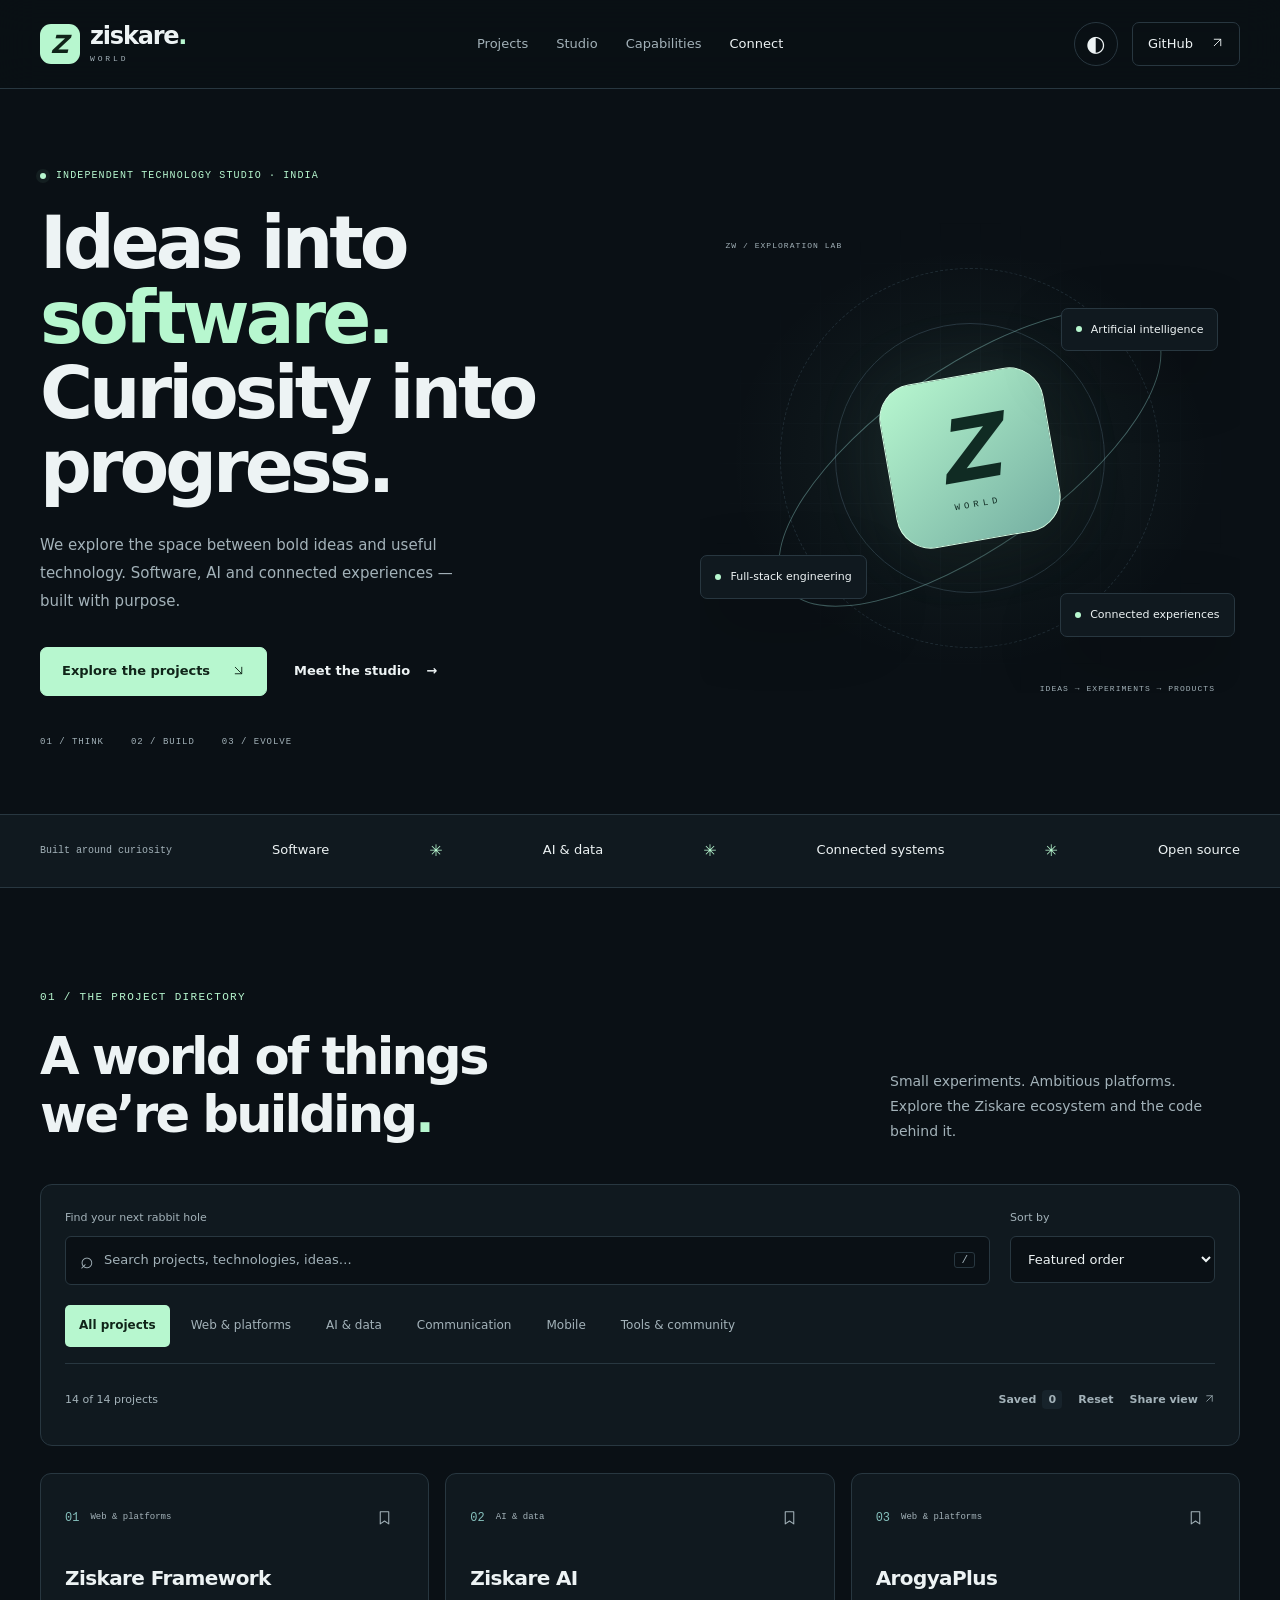
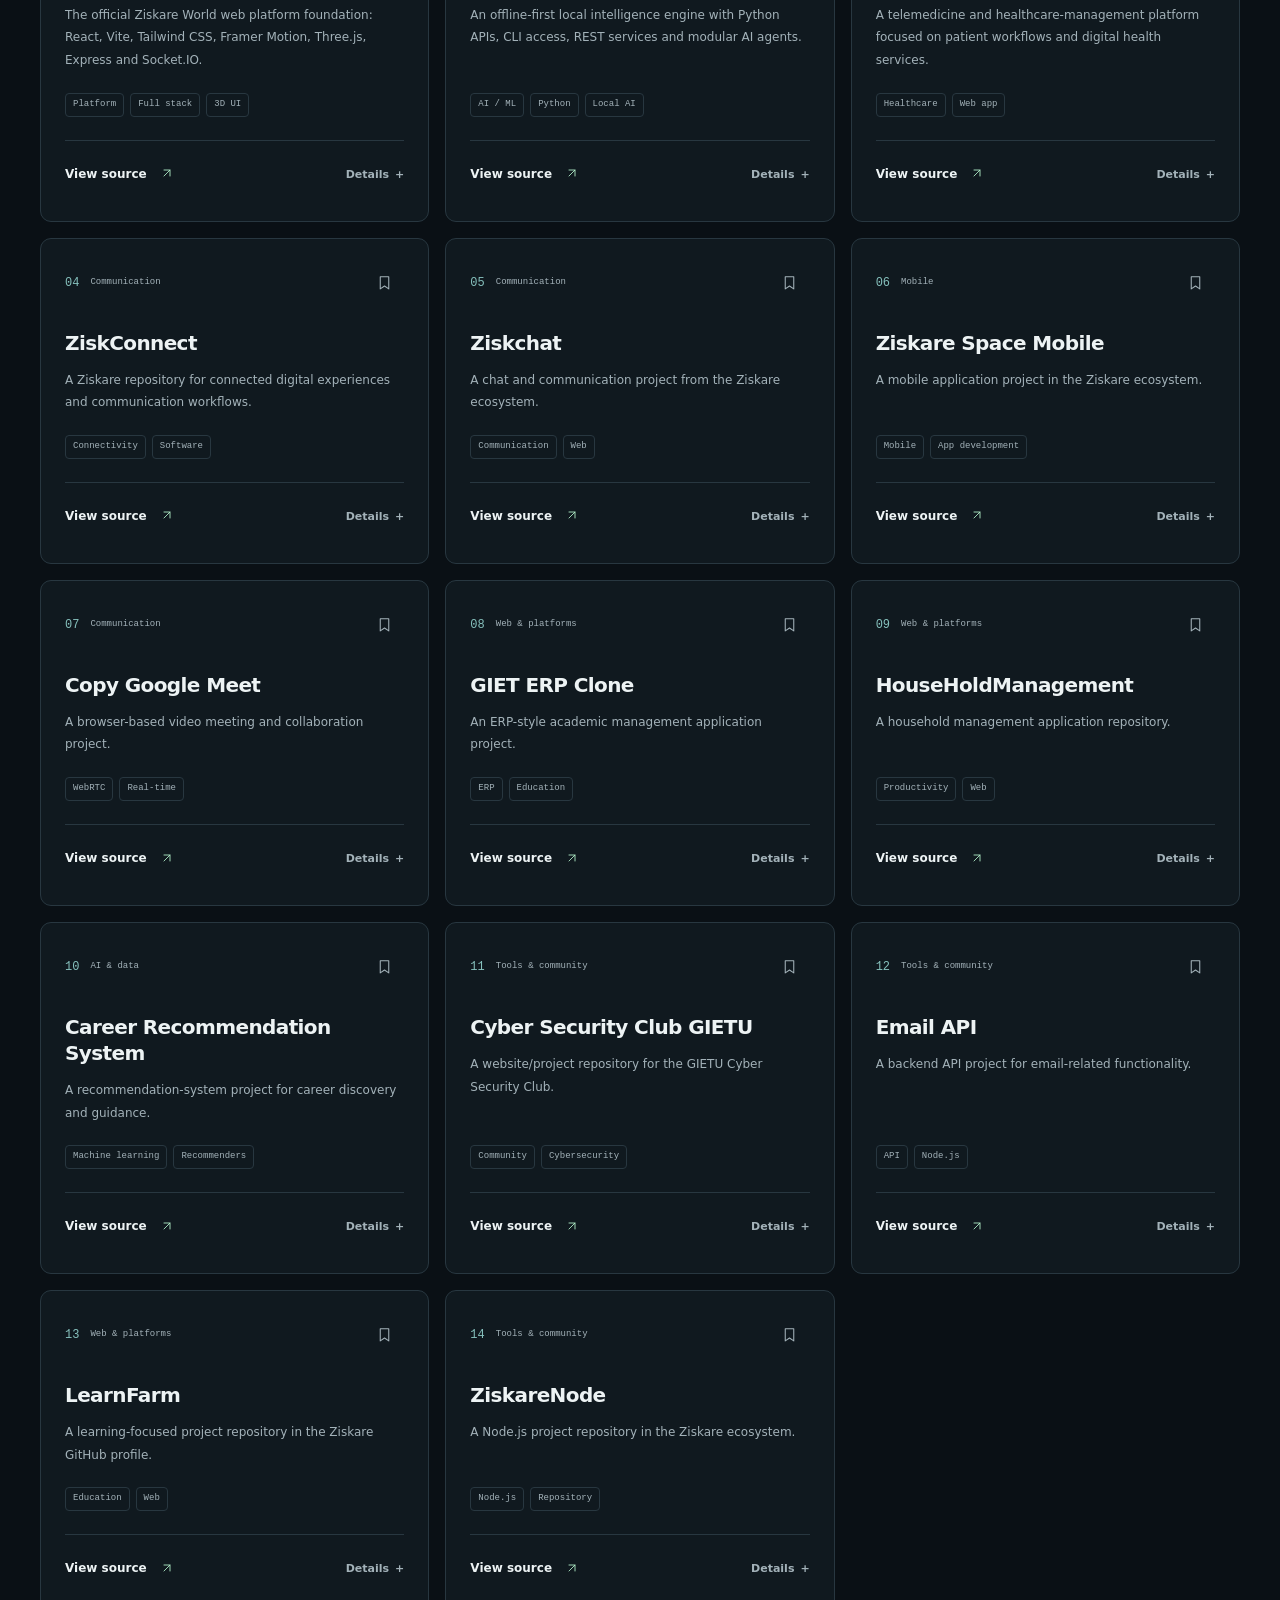
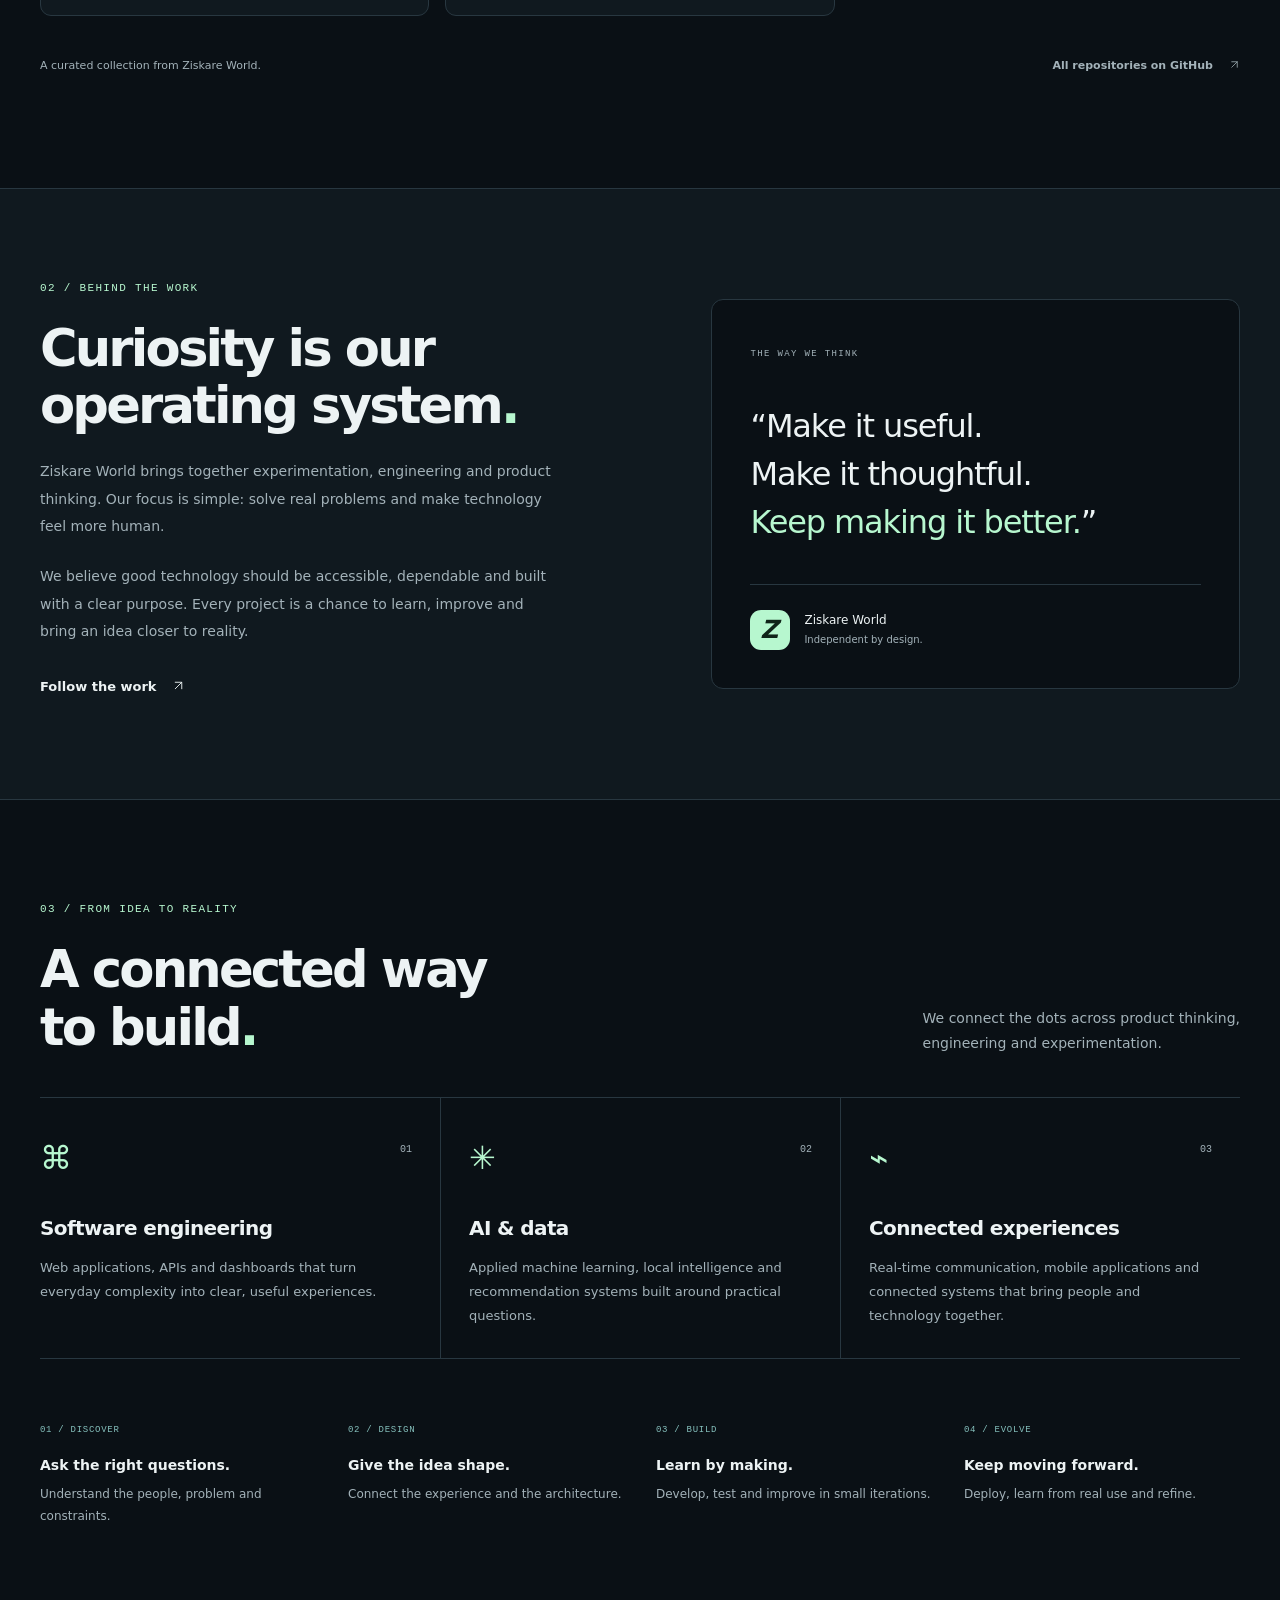
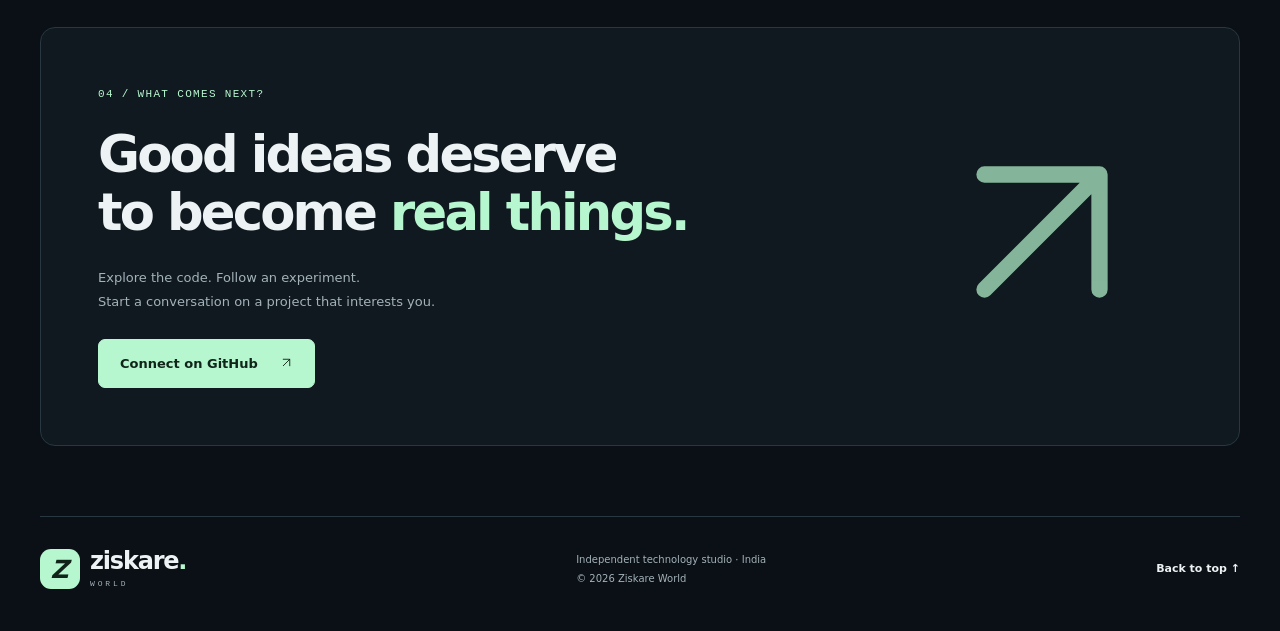
==== commit f36b2cd2: "Polish icons, bookmark focus and source formatting Use inline SVG arrows so navigation icons render " ====
--- a/index.html
+++ b/index.html
@@ -1,126 +1,1276 @@
 <!doctype html>
 <html lang="en" data-theme="dark">
-<head>
-<meta charset="utf-8">
-<meta name="viewport" content="width=device-width, initial-scale=1">
-<meta name="theme-color" content="#0a1015">
-<meta name="description" content="Ziskare World is an independent technology studio exploring software, AI and connected experiences. Discover our projects and the thinking behind them.">
-<link rel="canonical" href="https://ziskare.dev/">
-<meta property="og:title" content="Ziskare World — Ideas into software.">
-<meta property="og:description" content="Explore software, AI and connected experiences from Ziskare World. Find a project, explore the source, and build something useful.">
-<meta property="og:type" content="website"><meta property="og:url" content="https://ziskare.dev/">
-<meta property="og:site_name" content="Ziskare World"><meta name="twitter:card" content="summary">
-<title>Ziskare World — Ideas into software.</title>
-<link rel="icon" type="image/svg+xml" href="/favicon.svg">
-<link rel="stylesheet" href="/styles.css">
-<script>try { const theme = localStorage.getItem('ziskare-theme'); if (theme === 'light') document.documentElement.dataset.theme = theme; } catch (_) {}</script>
-<script src="/site.js" defer></script>
-</head>
-<body>
-<a class="skip-link" href="#home">Skip to content</a>
-<header class="site-header"><div class="wrap navigation">
-  <a class="brand" href="#home" aria-label="Ziskare World home"><span class="brand-mark" aria-hidden="true">Z</span><span>ziskare<span class="brand-dot">.</span><small>WORLD</small></span></a>
-  <nav id="primary-nav" aria-label="Main navigation"><a href="#work">Projects</a><a href="#about">Studio</a><a href="#capabilities">Capabilities</a><a href="#contact">Connect</a></nav>
-  <div class="header-actions"><button id="theme-toggle" class="icon-button" type="button" aria-label="Switch to light theme" hidden><span aria-hidden="true">◐</span></button><a class="github-header" href="https://github.com/ziskare-world" target="_blank" rel="noopener noreferrer">GitHub <span aria-hidden="true">↗</span></a><button class="menu-button icon-button" type="button" aria-label="Open navigation" aria-controls="primary-nav" aria-expanded="false" hidden><span aria-hidden="true">☰</span></button></div>
-</div></header>
-<main id="home" tabindex="-1">
-<section class="hero wrap" aria-labelledby="hero-title">
- <div class="hero-copy"><p class="eyebrow"><span class="status-dot" aria-hidden="true"></span> Independent technology studio · India</p><h1 id="hero-title">Ideas into<br><span>software.</span><br>Curiosity into<br>progress.</h1><p class="hero-description">We explore the space between bold ideas and useful technology. Software, AI and connected experiences — built with purpose.</p><div class="hero-actions"><a class="button button-primary" href="#work">Explore the projects <span aria-hidden="true">↘</span></a><a class="text-link" href="#about">Meet the studio <span aria-hidden="true">→</span></a></div><div class="hero-footnote"><span>01 / THINK</span><span>02 / BUILD</span><span>03 / EVOLVE</span></div></div>
- <div class="hero-art" aria-hidden="true"><div class="art-grid"></div><div class="orbital orbit-one"></div><div class="orbital orbit-two"></div><div class="orbital orbit-three"></div><div class="orbit-core"><span>Z</span><small>WORLD</small></div><div class="orbit-tag tag-ai"><i></i> Artificial intelligence</div><div class="orbit-tag tag-web"><i></i> Full-stack engineering</div><div class="orbit-tag tag-connected"><i></i> Connected experiences</div><span class="art-coordinate coordinate-top">ZW / EXPLORATION LAB</span><span class="art-coordinate coordinate-bottom">IDEAS → EXPERIMENTS → PRODUCTS</span></div>
-</section>
-<div class="focus-strip"><div class="wrap"><span>Built around curiosity</span><strong>Software</strong><i aria-hidden="true">✳</i><strong>AI & data</strong><i aria-hidden="true">✳</i><strong>Connected systems</strong><i aria-hidden="true">✳</i><strong>Open source</strong></div></div>
-<section class="section wrap" id="work" aria-labelledby="work-title"><div class="section-heading"><div><p class="eyebrow">01 / The project directory</p><h2 id="work-title">A world of things<br>we’re building<span class="accent">.</span></h2></div><p>Small experiments. Ambitious platforms.<br>Explore the Ziskare ecosystem and the code behind it.</p></div>
-<div class="project-tools" hidden>
- <div class="tools-top"><div class="search-box"><label for="project-search">Find your next rabbit hole</label><div class="search-input"><span aria-hidden="true">⌕</span><input id="project-search" type="search" placeholder="Search projects, technologies, ideas…" autocomplete="off" aria-controls="project-grid"><kbd aria-hidden="true">/</kbd></div></div><div class="sort-box"><label for="project-sort">Sort by</label><select id="project-sort"><option value="featured">Featured order</option><option value="az">Name: A–Z</option><option value="za">Name: Z–A</option></select></div></div>
- <div class="filters" role="group" aria-label="Project categories"><button type="button" data-filter="all" aria-pressed="true">All projects</button><button type="button" data-filter="web" aria-pressed="false">Web & platforms</button><button type="button" data-filter="ai" aria-pressed="false">AI & data</button><button type="button" data-filter="communication" aria-pressed="false">Communication</button><button type="button" data-filter="mobile" aria-pressed="false">Mobile</button><button type="button" data-filter="tools" aria-pressed="false">Tools & community</button></div>
- <div class="results-toolbar"><p id="project-count" role="status" aria-live="polite" aria-atomic="true">14 projects</p><div><button id="saved-toggle" class="text-button" type="button" aria-pressed="false">Saved <span id="saved-count">0</span></button><button id="reset-projects" class="text-button" type="button">Reset</button><button id="share-view" class="text-button" type="button">Share view <span aria-hidden="true">↗</span></button></div></div>
- <div id="share-panel" class="share-panel" hidden><label for="share-url">Share this search</label><div class="share-row"><input id="share-url" type="text" readonly><button id="copy-view" class="button button-small" type="button">Copy link</button></div><p>Includes your search, category and sort order. Saved projects stay on this browser.</p></div>
-</div>
-<div id="empty-state" class="empty-state" hidden><span aria-hidden="true">⌕</span><h3 id="empty-title">No matching projects</h3><p id="empty-description">Try a different search or explore another category.</p><button id="empty-reset" class="button button-primary" type="button">Show all projects</button></div>
-<div class="project-grid" id="project-grid"><article class="project-card" data-category="web" data-project="ziskare-official" id="project-ziskare-official">
-  <div class="card-top"><span class="project-number">01</span><span class="category-label">Web & platforms</span><button class="save-button" type="button" aria-pressed="false" aria-label="Save Ziskare Framework" data-save hidden><svg viewBox="0 0 24 24" aria-hidden="true"><path d="M6 4h12v17l-6-4-6 4z"/></svg></button></div>
-  <h3>Ziskare Framework</h3><p class="project-description">The official Ziskare World web platform foundation: React, Vite, Tailwind CSS, Framer Motion, Three.js, Express and Socket.IO.</p><div class="tags"><span>Platform</span><span>Full stack</span><span>3D UI</span></div>
-  <div class="card-actions"><a class="repo-link" href="https://github.com/ziskare-world/Ziskare-Official" target="_blank" rel="noopener noreferrer" aria-label="Open Ziskare Framework on GitHub (opens in a new tab)">View source <span aria-hidden="true">↗</span></a><button class="text-button" type="button" data-details hidden aria-label="Details for Ziskare Framework">Details <span aria-hidden="true">+</span></button></div>
-</article>
-<article class="project-card" data-category="ai" data-project="ziskare-ai" id="project-ziskare-ai">
-  <div class="card-top"><span class="project-number">02</span><span class="category-label">AI & data</span><button class="save-button" type="button" aria-pressed="false" aria-label="Save Ziskare AI" data-save hidden><svg viewBox="0 0 24 24" aria-hidden="true"><path d="M6 4h12v17l-6-4-6 4z"/></svg></button></div>
-  <h3>Ziskare AI</h3><p class="project-description">An offline-first local intelligence engine with Python APIs, CLI access, REST services and modular AI agents.</p><div class="tags"><span>AI / ML</span><span>Python</span><span>Local AI</span></div>
-  <div class="card-actions"><a class="repo-link" href="https://github.com/ziskare-world/Ziskare-Ai" target="_blank" rel="noopener noreferrer" aria-label="Open Ziskare AI on GitHub (opens in a new tab)">View source <span aria-hidden="true">↗</span></a><button class="text-button" type="button" data-details hidden aria-label="Details for Ziskare AI">Details <span aria-hidden="true">+</span></button></div>
-</article>
-<article class="project-card" data-category="web" data-project="arogya-plus" id="project-arogya-plus">
-  <div class="card-top"><span class="project-number">03</span><span class="category-label">Web & platforms</span><button class="save-button" type="button" aria-pressed="false" aria-label="Save ArogyaPlus" data-save hidden><svg viewBox="0 0 24 24" aria-hidden="true"><path d="M6 4h12v17l-6-4-6 4z"/></svg></button></div>
-  <h3>ArogyaPlus</h3><p class="project-description">A telemedicine and healthcare-management platform focused on patient workflows and digital health services.</p><div class="tags"><span>Healthcare</span><span>Web app</span></div>
-  <div class="card-actions"><a class="repo-link" href="https://github.com/ziskare-world/Arogya-Plus" target="_blank" rel="noopener noreferrer" aria-label="Open ArogyaPlus on GitHub (opens in a new tab)">View source <span aria-hidden="true">↗</span></a><button class="text-button" type="button" data-details hidden aria-label="Details for ArogyaPlus">Details <span aria-hidden="true">+</span></button></div>
-</article>
-<article class="project-card" data-category="communication" data-project="ziskconnect" id="project-ziskconnect">
-  <div class="card-top"><span class="project-number">04</span><span class="category-label">Communication</span><button class="save-button" type="button" aria-pressed="false" aria-label="Save ZiskConnect" data-save hidden><svg viewBox="0 0 24 24" aria-hidden="true"><path d="M6 4h12v17l-6-4-6 4z"/></svg></button></div>
-  <h3>ZiskConnect</h3><p class="project-description">A Ziskare repository for connected digital experiences and communication workflows.</p><div class="tags"><span>Connectivity</span><span>Software</span></div>
-  <div class="card-actions"><a class="repo-link" href="https://github.com/ziskare-world/ZiskConnect" target="_blank" rel="noopener noreferrer" aria-label="Open ZiskConnect on GitHub (opens in a new tab)">View source <span aria-hidden="true">↗</span></a><button class="text-button" type="button" data-details hidden aria-label="Details for ZiskConnect">Details <span aria-hidden="true">+</span></button></div>
-</article>
-<article class="project-card" data-category="communication" data-project="ziskchat" id="project-ziskchat">
-  <div class="card-top"><span class="project-number">05</span><span class="category-label">Communication</span><button class="save-button" type="button" aria-pressed="false" aria-label="Save Ziskchat" data-save hidden><svg viewBox="0 0 24 24" aria-hidden="true"><path d="M6 4h12v17l-6-4-6 4z"/></svg></button></div>
-  <h3>Ziskchat</h3><p class="project-description">A chat and communication project from the Ziskare ecosystem.</p><div class="tags"><span>Communication</span><span>Web</span></div>
-  <div class="card-actions"><a class="repo-link" href="https://github.com/ziskare-world/Ziskchat" target="_blank" rel="noopener noreferrer" aria-label="Open Ziskchat on GitHub (opens in a new tab)">View source <span aria-hidden="true">↗</span></a><button class="text-button" type="button" data-details hidden aria-label="Details for Ziskchat">Details <span aria-hidden="true">+</span></button></div>
-</article>
-<article class="project-card" data-category="mobile" data-project="ziskare-space-mobile" id="project-ziskare-space-mobile">
-  <div class="card-top"><span class="project-number">06</span><span class="category-label">Mobile</span><button class="save-button" type="button" aria-pressed="false" aria-label="Save Ziskare Space Mobile" data-save hidden><svg viewBox="0 0 24 24" aria-hidden="true"><path d="M6 4h12v17l-6-4-6 4z"/></svg></button></div>
-  <h3>Ziskare Space Mobile</h3><p class="project-description">A mobile application project in the Ziskare ecosystem.</p><div class="tags"><span>Mobile</span><span>App development</span></div>
-  <div class="card-actions"><a class="repo-link" href="https://github.com/ziskare-world/Ziskare-space-Mobile" target="_blank" rel="noopener noreferrer" aria-label="Open Ziskare Space Mobile on GitHub (opens in a new tab)">View source <span aria-hidden="true">↗</span></a><button class="text-button" type="button" data-details hidden aria-label="Details for Ziskare Space Mobile">Details <span aria-hidden="true">+</span></button></div>
-</article>
-<article class="project-card" data-category="communication" data-project="copy-google-meet" id="project-copy-google-meet">
-  <div class="card-top"><span class="project-number">07</span><span class="category-label">Communication</span><button class="save-button" type="button" aria-pressed="false" aria-label="Save Copy Google Meet" data-save hidden><svg viewBox="0 0 24 24" aria-hidden="true"><path d="M6 4h12v17l-6-4-6 4z"/></svg></button></div>
-  <h3>Copy Google Meet</h3><p class="project-description">A browser-based video meeting and collaboration project.</p><div class="tags"><span>WebRTC</span><span>Real-time</span></div>
-  <div class="card-actions"><a class="repo-link" href="https://github.com/ziskare-world/copy-google-meet" target="_blank" rel="noopener noreferrer" aria-label="Open Copy Google Meet on GitHub (opens in a new tab)">View source <span aria-hidden="true">↗</span></a><button class="text-button" type="button" data-details hidden aria-label="Details for Copy Google Meet">Details <span aria-hidden="true">+</span></button></div>
-</article>
-<article class="project-card" data-category="web" data-project="giet-erp-clone" id="project-giet-erp-clone">
-  <div class="card-top"><span class="project-number">08</span><span class="category-label">Web & platforms</span><button class="save-button" type="button" aria-pressed="false" aria-label="Save GIET ERP Clone" data-save hidden><svg viewBox="0 0 24 24" aria-hidden="true"><path d="M6 4h12v17l-6-4-6 4z"/></svg></button></div>
-  <h3>GIET ERP Clone</h3><p class="project-description">An ERP-style academic management application project.</p><div class="tags"><span>ERP</span><span>Education</span></div>
-  <div class="card-actions"><a class="repo-link" href="https://github.com/ziskare-world/GIET-Erp-clone" target="_blank" rel="noopener noreferrer" aria-label="Open GIET ERP Clone on GitHub (opens in a new tab)">View source <span aria-hidden="true">↗</span></a><button class="text-button" type="button" data-details hidden aria-label="Details for GIET ERP Clone">Details <span aria-hidden="true">+</span></button></div>
-</article>
-<article class="project-card" data-category="web" data-project="householdmanagement" id="project-householdmanagement">
-  <div class="card-top"><span class="project-number">09</span><span class="category-label">Web & platforms</span><button class="save-button" type="button" aria-pressed="false" aria-label="Save HouseHoldManagement" data-save hidden><svg viewBox="0 0 24 24" aria-hidden="true"><path d="M6 4h12v17l-6-4-6 4z"/></svg></button></div>
-  <h3>HouseHoldManagement</h3><p class="project-description">A household management application repository.</p><div class="tags"><span>Productivity</span><span>Web</span></div>
-  <div class="card-actions"><a class="repo-link" href="https://github.com/ziskare-world/HouseHoldManagement" target="_blank" rel="noopener noreferrer" aria-label="Open HouseHoldManagement on GitHub (opens in a new tab)">View source <span aria-hidden="true">↗</span></a><button class="text-button" type="button" data-details hidden aria-label="Details for HouseHoldManagement">Details <span aria-hidden="true">+</span></button></div>
-</article>
-<article class="project-card" data-category="ai" data-project="career-recommendation-system" id="project-career-recommendation-system">
-  <div class="card-top"><span class="project-number">10</span><span class="category-label">AI & data</span><button class="save-button" type="button" aria-pressed="false" aria-label="Save Career Recommendation System" data-save hidden><svg viewBox="0 0 24 24" aria-hidden="true"><path d="M6 4h12v17l-6-4-6 4z"/></svg></button></div>
-  <h3>Career Recommendation System</h3><p class="project-description">A recommendation-system project for career discovery and guidance.</p><div class="tags"><span>Machine learning</span><span>Recommenders</span></div>
-  <div class="card-actions"><a class="repo-link" href="https://github.com/ziskare-world/Career-Recommendation-System" target="_blank" rel="noopener noreferrer" aria-label="Open Career Recommendation System on GitHub (opens in a new tab)">View source <span aria-hidden="true">↗</span></a><button class="text-button" type="button" data-details hidden aria-label="Details for Career Recommendation System">Details <span aria-hidden="true">+</span></button></div>
-</article>
-<article class="project-card" data-category="tools" data-project="cyber-seccurity-club-gietu" id="project-cyber-seccurity-club-gietu">
-  <div class="card-top"><span class="project-number">11</span><span class="category-label">Tools & community</span><button class="save-button" type="button" aria-pressed="false" aria-label="Save Cyber Security Club GIETU" data-save hidden><svg viewBox="0 0 24 24" aria-hidden="true"><path d="M6 4h12v17l-6-4-6 4z"/></svg></button></div>
-  <h3>Cyber Security Club GIETU</h3><p class="project-description">A website/project repository for the GIETU Cyber Security Club.</p><div class="tags"><span>Community</span><span>Cybersecurity</span></div>
-  <div class="card-actions"><a class="repo-link" href="https://github.com/ziskare-world/Cyber-Seccurity-Club-Gietu" target="_blank" rel="noopener noreferrer" aria-label="Open Cyber Security Club GIETU on GitHub (opens in a new tab)">View source <span aria-hidden="true">↗</span></a><button class="text-button" type="button" data-details hidden aria-label="Details for Cyber Security Club GIETU">Details <span aria-hidden="true">+</span></button></div>
-</article>
-<article class="project-card" data-category="tools" data-project="email-api" id="project-email-api">
-  <div class="card-top"><span class="project-number">12</span><span class="category-label">Tools & community</span><button class="save-button" type="button" aria-pressed="false" aria-label="Save Email API" data-save hidden><svg viewBox="0 0 24 24" aria-hidden="true"><path d="M6 4h12v17l-6-4-6 4z"/></svg></button></div>
-  <h3>Email API</h3><p class="project-description">A backend API project for email-related functionality.</p><div class="tags"><span>API</span><span>Node.js</span></div>
-  <div class="card-actions"><a class="repo-link" href="https://github.com/ziskare-world/email-api" target="_blank" rel="noopener noreferrer" aria-label="Open Email API on GitHub (opens in a new tab)">View source <span aria-hidden="true">↗</span></a><button class="text-button" type="button" data-details hidden aria-label="Details for Email API">Details <span aria-hidden="true">+</span></button></div>
-</article>
-<article class="project-card" data-category="web" data-project="learnfarm" id="project-learnfarm">
-  <div class="card-top"><span class="project-number">13</span><span class="category-label">Web & platforms</span><button class="save-button" type="button" aria-pressed="false" aria-label="Save LearnFarm" data-save hidden><svg viewBox="0 0 24 24" aria-hidden="true"><path d="M6 4h12v17l-6-4-6 4z"/></svg></button></div>
-  <h3>LearnFarm</h3><p class="project-description">A learning-focused project repository in the Ziskare GitHub profile.</p><div class="tags"><span>Education</span><span>Web</span></div>
-  <div class="card-actions"><a class="repo-link" href="https://github.com/ziskare-world/learnfarm" target="_blank" rel="noopener noreferrer" aria-label="Open LearnFarm on GitHub (opens in a new tab)">View source <span aria-hidden="true">↗</span></a><button class="text-button" type="button" data-details hidden aria-label="Details for LearnFarm">Details <span aria-hidden="true">+</span></button></div>
-</article>
-<article class="project-card" data-category="tools" data-project="ziskarenode" id="project-ziskarenode">
-  <div class="card-top"><span class="project-number">14</span><span class="category-label">Tools & community</span><button class="save-button" type="button" aria-pressed="false" aria-label="Save ZiskareNode" data-save hidden><svg viewBox="0 0 24 24" aria-hidden="true"><path d="M6 4h12v17l-6-4-6 4z"/></svg></button></div>
-  <h3>ZiskareNode</h3><p class="project-description">A Node.js project repository in the Ziskare ecosystem.</p><div class="tags"><span>Node.js</span><span>Repository</span></div>
-  <div class="card-actions"><a class="repo-link" href="https://github.com/ziskare-world/ZiskareNode" target="_blank" rel="noopener noreferrer" aria-label="Open ZiskareNode on GitHub (opens in a new tab)">View source <span aria-hidden="true">↗</span></a><button class="text-button" type="button" data-details hidden aria-label="Details for ZiskareNode">Details <span aria-hidden="true">+</span></button></div>
-</article></div>
-<div class="directory-footer"><p>A curated collection from Ziskare World.</p><a class="text-link" href="https://github.com/ziskare-world?tab=repositories" target="_blank" rel="noopener noreferrer">All repositories on GitHub <span aria-hidden="true">↗</span></a></div>
-<noscript><p class="notice">All projects are available above. Enable JavaScript to use search, saved projects and theme switching.</p></noscript>
-</section>
-<section class="studio-section" id="about" aria-labelledby="about-title"><div class="wrap studio-grid"><div><p class="eyebrow">02 / Behind the work</p><h2 id="about-title">Curiosity is our<br>operating system<span class="accent">.</span></h2><p class="section-copy">Ziskare World brings together experimentation, engineering and product thinking. Our focus is simple: solve real problems and make technology feel more human.</p><p class="section-copy">We believe good technology should be accessible, dependable and built with a clear purpose. Every project is a chance to learn, improve and bring an idea closer to reality.</p><a class="text-link" href="https://github.com/ziskare-world" target="_blank" rel="noopener noreferrer">Follow the work <span aria-hidden="true">↗</span></a></div><div class="studio-note"><span class="note-label">THE WAY WE THINK</span><p>“Make it useful.<br>Make it thoughtful.<br><em>Keep making it better.</em>”</p><div class="note-bottom"><span class="brand-mark" aria-hidden="true">Z</span><span>Ziskare World<br><small>Independent by design.</small></span></div></div></div></section>
-<section class="section wrap" id="capabilities" aria-labelledby="capabilities-title"><div class="section-heading"><div><p class="eyebrow">03 / From idea to reality</p><h2 id="capabilities-title">A connected way<br>to build<span class="accent">.</span></h2></div><p>We connect the dots across product thinking,<br>engineering and experimentation.</p></div><div class="capability-grid">
-<article><span class="capability-icon" aria-hidden="true">⌘</span><h3>Software engineering</h3><p>Web applications, APIs and dashboards that turn everyday complexity into clear, useful experiences.</p><span class="capability-index">01</span></article>
-<article><span class="capability-icon" aria-hidden="true">✳</span><h3>AI & data</h3><p>Applied machine learning, local intelligence and recommendation systems built around practical questions.</p><span class="capability-index">02</span></article>
-<article><span class="capability-icon" aria-hidden="true">⌁</span><h3>Connected experiences</h3><p>Real-time communication, mobile applications and connected systems that bring people and technology together.</p><span class="capability-index">03</span></article>
-</div><div class="process" id="process"><div><span>01 / DISCOVER</span><h3>Ask the right questions.</h3><p>Understand the people, problem and constraints.</p></div><div><span>02 / DESIGN</span><h3>Give the idea shape.</h3><p>Connect the experience and the architecture.</p></div><div><span>03 / BUILD</span><h3>Learn by making.</h3><p>Develop, test and improve in small iterations.</p></div><div><span>04 / EVOLVE</span><h3>Keep moving forward.</h3><p>Deploy, learn from real use and refine.</p></div></div></section>
-<section class="wrap contact-section" id="contact" aria-labelledby="contact-title"><div class="contact-panel"><div><p class="eyebrow">04 / What comes next?</p><h2 id="contact-title">Good ideas deserve<br>to become <em>real things.</em></h2><p>Explore the code. Follow an experiment.<br>Start a conversation on a project that interests you.</p><a class="button button-primary" href="https://github.com/ziskare-world" target="_blank" rel="noopener noreferrer">Connect on GitHub <span aria-hidden="true">↗</span></a></div><span class="contact-art" aria-hidden="true">↗</span></div></section>
-</main>
-<footer class="wrap footer"><a class="brand" href="#home"><span class="brand-mark" aria-hidden="true">Z</span><span>ziskare<span class="brand-dot">.</span><small>WORLD</small></span></a><p>Independent technology studio · India<br>© <span id="year">2026</span> Ziskare World</p><a class="text-link" href="#home">Back to top ↑</a></footer>
-<dialog id="project-dialog" aria-labelledby="dialog-title" aria-describedby="dialog-description"><button class="dialog-close icon-button" type="button" aria-label="Close project details">×</button><p class="eyebrow" id="dialog-category"></p><h2 id="dialog-title"></h2><p id="dialog-description"></p><div class="tags" id="dialog-tags"></div><p class="dialog-note">Explore the repository for source code, documentation and the latest project activity.</p><a class="button button-primary" id="dialog-source" target="_blank" rel="noopener noreferrer">Open on GitHub ↗</a></dialog>
-<p class="toast" id="feedback" role="status" aria-live="polite" hidden></p>
-<script async src="https://pagead2.googlesyndication.com/pagead/js/adsbygoogle.js?client=ca-pub-6166613955562503" crossorigin="anonymous"></script>
-</body>
+  <head>
+    <meta charset="utf-8" />
+    <meta name="viewport" content="width=device-width, initial-scale=1" />
+    <meta name="theme-color" content="#0a1015" />
+    <meta
+      name="description"
+      content="Ziskare World is an independent technology studio exploring software, AI and connected experiences. Discover our projects and the thinking behind them."
+    />
+    <link rel="canonical" href="https://ziskare.dev/" />
+    <meta property="og:title" content="Ziskare World — Ideas into software." />
+    <meta
+      property="og:description"
+      content="Explore software, AI and connected experiences from Ziskare World. Find a project, explore the source, and build something useful."
+    />
+    <meta property="og:type" content="website" />
+    <meta property="og:url" content="https://ziskare.dev/" />
+    <meta property="og:site_name" content="Ziskare World" />
+    <meta name="twitter:card" content="summary" />
+    <title>Ziskare World — Ideas into software.</title>
+    <link rel="icon" type="image/svg+xml" href="/favicon.svg" />
+    <link rel="stylesheet" href="/styles.css" />
+    <script>
+      try {
+        const theme = localStorage.getItem("ziskare-theme");
+        if (theme === "light") document.documentElement.dataset.theme = theme;
+      } catch (_) {}
+    </script>
+    <script src="/site.js" defer></script>
+  </head>
+  <body>
+    <a class="skip-link" href="#home">Skip to content</a>
+    <header class="site-header">
+      <div class="wrap navigation">
+        <a class="brand" href="#home" aria-label="Ziskare World home"
+          ><span class="brand-mark" aria-hidden="true">Z</span
+          ><span
+            >ziskare<span class="brand-dot">.</span><small>WORLD</small></span
+          ></a
+        >
+        <nav id="primary-nav" aria-label="Main navigation">
+          <a href="#work">Projects</a><a href="#about">Studio</a
+          ><a href="#capabilities">Capabilities</a
+          ><a href="#contact">Connect</a>
+        </nav>
+        <div class="header-actions">
+          <button
+            id="theme-toggle"
+            class="icon-button"
+            type="button"
+            aria-label="Switch to light theme"
+            hidden
+          >
+            <span aria-hidden="true">◐</span></button
+          ><a
+            class="github-header"
+            href="https://github.com/ziskare-world"
+            target="_blank"
+            rel="noopener noreferrer"
+            >GitHub
+            <span aria-hidden="true"
+              ><svg
+                class="arrow-icon"
+                viewBox="0 0 24 24"
+                aria-hidden="true"
+                focusable="false"
+              >
+                <path d="M6 18 18 6M6 6h12v12" /></svg></span></a
+          ><button
+            class="menu-button icon-button"
+            type="button"
+            aria-label="Open navigation"
+            aria-controls="primary-nav"
+            aria-expanded="false"
+            hidden
+          >
+            <span aria-hidden="true">☰</span>
+          </button>
+        </div>
+      </div>
+    </header>
+    <main id="home" tabindex="-1">
+      <section class="hero wrap" aria-labelledby="hero-title">
+        <div class="hero-copy">
+          <p class="eyebrow">
+            <span class="status-dot" aria-hidden="true"></span> Independent
+            technology studio · India
+          </p>
+          <h1 id="hero-title">
+            Ideas into<br /><span>software.</span><br />Curiosity into<br />progress.
+          </h1>
+          <p class="hero-description">
+            We explore the space between bold ideas and useful technology.
+            Software, AI and connected experiences — built with purpose.
+          </p>
+          <div class="hero-actions">
+            <a class="button button-primary" href="#work"
+              >Explore the projects
+              <span aria-hidden="true"
+                ><svg
+                  class="arrow-icon"
+                  viewBox="0 0 24 24"
+                  aria-hidden="true"
+                  focusable="false"
+                >
+                  <path d="m6 6 12 12M6 18h12V6" /></svg></span></a
+            ><a class="text-link" href="#about"
+              >Meet the studio <span aria-hidden="true">→</span></a
+            >
+          </div>
+          <div class="hero-footnote">
+            <span>01 / THINK</span><span>02 / BUILD</span
+            ><span>03 / EVOLVE</span>
+          </div>
+        </div>
+        <div class="hero-art" aria-hidden="true">
+          <div class="art-grid"></div>
+          <div class="orbital orbit-one"></div>
+          <div class="orbital orbit-two"></div>
+          <div class="orbital orbit-three"></div>
+          <div class="orbit-core"><span>Z</span><small>WORLD</small></div>
+          <div class="orbit-tag tag-ai"><i></i> Artificial intelligence</div>
+          <div class="orbit-tag tag-web"><i></i> Full-stack engineering</div>
+          <div class="orbit-tag tag-connected">
+            <i></i> Connected experiences
+          </div>
+          <span class="art-coordinate coordinate-top">ZW / EXPLORATION LAB</span
+          ><span class="art-coordinate coordinate-bottom"
+            >IDEAS → EXPERIMENTS → PRODUCTS</span
+          >
+        </div>
+      </section>
+      <div class="focus-strip">
+        <div class="wrap">
+          <span>Built around curiosity</span><strong>Software</strong
+          ><i aria-hidden="true">✳</i><strong>AI & data</strong
+          ><i aria-hidden="true">✳</i><strong>Connected systems</strong
+          ><i aria-hidden="true">✳</i><strong>Open source</strong>
+        </div>
+      </div>
+      <section class="section wrap" id="work" aria-labelledby="work-title">
+        <div class="section-heading">
+          <div>
+            <p class="eyebrow">01 / The project directory</p>
+            <h2 id="work-title">
+              A world of things<br />we’re building<span class="accent">.</span>
+            </h2>
+          </div>
+          <p>
+            Small experiments. Ambitious platforms.<br />Explore the Ziskare
+            ecosystem and the code behind it.
+          </p>
+        </div>
+        <div class="project-tools" hidden>
+          <div class="tools-top">
+            <div class="search-box">
+              <label for="project-search">Find your next rabbit hole</label>
+              <div class="search-input">
+                <span aria-hidden="true">⌕</span
+                ><input
+                  id="project-search"
+                  type="search"
+                  placeholder="Search projects, technologies, ideas…"
+                  autocomplete="off"
+                  aria-controls="project-grid"
+                /><kbd aria-hidden="true">/</kbd>
+              </div>
+            </div>
+            <div class="sort-box">
+              <label for="project-sort">Sort by</label
+              ><select id="project-sort">
+                <option value="featured">Featured order</option>
+                <option value="az">Name: A–Z</option>
+                <option value="za">Name: Z–A</option>
+              </select>
+            </div>
+          </div>
+          <div class="filters" role="group" aria-label="Project categories">
+            <button type="button" data-filter="all" aria-pressed="true">
+              All projects</button
+            ><button type="button" data-filter="web" aria-pressed="false">
+              Web & platforms</button
+            ><button type="button" data-filter="ai" aria-pressed="false">
+              AI & data</button
+            ><button
+              type="button"
+              data-filter="communication"
+              aria-pressed="false"
+            >
+              Communication</button
+            ><button type="button" data-filter="mobile" aria-pressed="false">
+              Mobile</button
+            ><button type="button" data-filter="tools" aria-pressed="false">
+              Tools & community
+            </button>
+          </div>
+          <div class="results-toolbar">
+            <p
+              id="project-count"
+              role="status"
+              aria-live="polite"
+              aria-atomic="true"
+            >
+              14 projects
+            </p>
+            <div>
+              <button
+                id="saved-toggle"
+                class="text-button"
+                type="button"
+                aria-pressed="false"
+              >
+                Saved <span id="saved-count">0</span></button
+              ><button id="reset-projects" class="text-button" type="button">
+                Reset</button
+              ><button id="share-view" class="text-button" type="button">
+                Share view
+                <span aria-hidden="true"
+                  ><svg
+                    class="arrow-icon"
+                    viewBox="0 0 24 24"
+                    aria-hidden="true"
+                    focusable="false"
+                  >
+                    <path d="M6 18 18 6M6 6h12v12" /></svg
+                ></span>
+              </button>
+            </div>
+          </div>
+          <div id="share-panel" class="share-panel" hidden>
+            <label for="share-url">Share this search</label>
+            <div class="share-row">
+              <input id="share-url" type="text" readonly /><button
+                id="copy-view"
+                class="button button-small"
+                type="button"
+              >
+                Copy link
+              </button>
+            </div>
+            <p>
+              Includes your search, category and sort order. Saved projects stay
+              on this browser.
+            </p>
+          </div>
+        </div>
+        <div id="empty-state" class="empty-state" hidden>
+          <span aria-hidden="true">⌕</span>
+          <h3 id="empty-title">No matching projects</h3>
+          <p id="empty-description">
+            Try a different search or explore another category.
+          </p>
+          <button id="empty-reset" class="button button-primary" type="button">
+            Show all projects
+          </button>
+        </div>
+        <div class="project-grid" id="project-grid">
+          <article
+            class="project-card"
+            data-category="web"
+            data-project="ziskare-official"
+            id="project-ziskare-official"
+          >
+            <div class="card-top">
+              <span class="project-number">01</span
+              ><span class="category-label">Web & platforms</span
+              ><button
+                class="save-button"
+                type="button"
+                aria-pressed="false"
+                aria-label="Save Ziskare Framework"
+                data-save
+                hidden
+              >
+                <svg viewBox="0 0 24 24" aria-hidden="true">
+                  <path d="M6 4h12v17l-6-4-6 4z" />
+                </svg>
+              </button>
+            </div>
+            <h3>Ziskare Framework</h3>
+            <p class="project-description">
+              The official Ziskare World web platform foundation: React, Vite,
+              Tailwind CSS, Framer Motion, Three.js, Express and Socket.IO.
+            </p>
+            <div class="tags">
+              <span>Platform</span><span>Full stack</span><span>3D UI</span>
+            </div>
+            <div class="card-actions">
+              <a
+                class="repo-link"
+                href="https://github.com/ziskare-world/Ziskare-Official"
+                target="_blank"
+                rel="noopener noreferrer"
+                aria-label="Open Ziskare Framework on GitHub (opens in a new tab)"
+                >View source
+                <span aria-hidden="true"
+                  ><svg
+                    class="arrow-icon"
+                    viewBox="0 0 24 24"
+                    aria-hidden="true"
+                    focusable="false"
+                  >
+                    <path d="M6 18 18 6M6 6h12v12" /></svg></span></a
+              ><button
+                class="text-button"
+                type="button"
+                data-details
+                hidden
+                aria-label="Details for Ziskare Framework"
+              >
+                Details <span aria-hidden="true">+</span>
+              </button>
+            </div>
+          </article>
+          <article
+            class="project-card"
+            data-category="ai"
+            data-project="ziskare-ai"
+            id="project-ziskare-ai"
+          >
+            <div class="card-top">
+              <span class="project-number">02</span
+              ><span class="category-label">AI & data</span
+              ><button
+                class="save-button"
+                type="button"
+                aria-pressed="false"
+                aria-label="Save Ziskare AI"
+                data-save
+                hidden
+              >
+                <svg viewBox="0 0 24 24" aria-hidden="true">
+                  <path d="M6 4h12v17l-6-4-6 4z" />
+                </svg>
+              </button>
+            </div>
+            <h3>Ziskare AI</h3>
+            <p class="project-description">
+              An offline-first local intelligence engine with Python APIs, CLI
+              access, REST services and modular AI agents.
+            </p>
+            <div class="tags">
+              <span>AI / ML</span><span>Python</span><span>Local AI</span>
+            </div>
+            <div class="card-actions">
+              <a
+                class="repo-link"
+                href="https://github.com/ziskare-world/Ziskare-Ai"
+                target="_blank"
+                rel="noopener noreferrer"
+                aria-label="Open Ziskare AI on GitHub (opens in a new tab)"
+                >View source
+                <span aria-hidden="true"
+                  ><svg
+                    class="arrow-icon"
+                    viewBox="0 0 24 24"
+                    aria-hidden="true"
+                    focusable="false"
+                  >
+                    <path d="M6 18 18 6M6 6h12v12" /></svg></span></a
+              ><button
+                class="text-button"
+                type="button"
+                data-details
+                hidden
+                aria-label="Details for Ziskare AI"
+              >
+                Details <span aria-hidden="true">+</span>
+              </button>
+            </div>
+          </article>
+          <article
+            class="project-card"
+            data-category="web"
+            data-project="arogya-plus"
+            id="project-arogya-plus"
+          >
+            <div class="card-top">
+              <span class="project-number">03</span
+              ><span class="category-label">Web & platforms</span
+              ><button
+                class="save-button"
+                type="button"
+                aria-pressed="false"
+                aria-label="Save ArogyaPlus"
+                data-save
+                hidden
+              >
+                <svg viewBox="0 0 24 24" aria-hidden="true">
+                  <path d="M6 4h12v17l-6-4-6 4z" />
+                </svg>
+              </button>
+            </div>
+            <h3>ArogyaPlus</h3>
+            <p class="project-description">
+              A telemedicine and healthcare-management platform focused on
+              patient workflows and digital health services.
+            </p>
+            <div class="tags"><span>Healthcare</span><span>Web app</span></div>
+            <div class="card-actions">
+              <a
+                class="repo-link"
+                href="https://github.com/ziskare-world/Arogya-Plus"
+                target="_blank"
+                rel="noopener noreferrer"
+                aria-label="Open ArogyaPlus on GitHub (opens in a new tab)"
+                >View source
+                <span aria-hidden="true"
+                  ><svg
+                    class="arrow-icon"
+                    viewBox="0 0 24 24"
+                    aria-hidden="true"
+                    focusable="false"
+                  >
+                    <path d="M6 18 18 6M6 6h12v12" /></svg></span></a
+              ><button
+                class="text-button"
+                type="button"
+                data-details
+                hidden
+                aria-label="Details for ArogyaPlus"
+              >
+                Details <span aria-hidden="true">+</span>
+              </button>
+            </div>
+          </article>
+          <article
+            class="project-card"
+            data-category="communication"
+            data-project="ziskconnect"
+            id="project-ziskconnect"
+          >
+            <div class="card-top">
+              <span class="project-number">04</span
+              ><span class="category-label">Communication</span
+              ><button
+                class="save-button"
+                type="button"
+                aria-pressed="false"
+                aria-label="Save ZiskConnect"
+                data-save
+                hidden
+              >
+                <svg viewBox="0 0 24 24" aria-hidden="true">
+                  <path d="M6 4h12v17l-6-4-6 4z" />
+                </svg>
+              </button>
+            </div>
+            <h3>ZiskConnect</h3>
+            <p class="project-description">
+              A Ziskare repository for connected digital experiences and
+              communication workflows.
+            </p>
+            <div class="tags">
+              <span>Connectivity</span><span>Software</span>
+            </div>
+            <div class="card-actions">
+              <a
+                class="repo-link"
+                href="https://github.com/ziskare-world/ZiskConnect"
+                target="_blank"
+                rel="noopener noreferrer"
+                aria-label="Open ZiskConnect on GitHub (opens in a new tab)"
+                >View source
+                <span aria-hidden="true"
+                  ><svg
+                    class="arrow-icon"
+                    viewBox="0 0 24 24"
+                    aria-hidden="true"
+                    focusable="false"
+                  >
+                    <path d="M6 18 18 6M6 6h12v12" /></svg></span></a
+              ><button
+                class="text-button"
+                type="button"
+                data-details
+                hidden
+                aria-label="Details for ZiskConnect"
+              >
+                Details <span aria-hidden="true">+</span>
+              </button>
+            </div>
+          </article>
+          <article
+            class="project-card"
+            data-category="communication"
+            data-project="ziskchat"
+            id="project-ziskchat"
+          >
+            <div class="card-top">
+              <span class="project-number">05</span
+              ><span class="category-label">Communication</span
+              ><button
+                class="save-button"
+                type="button"
+                aria-pressed="false"
+                aria-label="Save Ziskchat"
+                data-save
+                hidden
+              >
+                <svg viewBox="0 0 24 24" aria-hidden="true">
+                  <path d="M6 4h12v17l-6-4-6 4z" />
+                </svg>
+              </button>
+            </div>
+            <h3>Ziskchat</h3>
+            <p class="project-description">
+              A chat and communication project from the Ziskare ecosystem.
+            </p>
+            <div class="tags"><span>Communication</span><span>Web</span></div>
+            <div class="card-actions">
+              <a
+                class="repo-link"
+                href="https://github.com/ziskare-world/Ziskchat"
+                target="_blank"
+                rel="noopener noreferrer"
+                aria-label="Open Ziskchat on GitHub (opens in a new tab)"
+                >View source
+                <span aria-hidden="true"
+                  ><svg
+                    class="arrow-icon"
+                    viewBox="0 0 24 24"
+                    aria-hidden="true"
+                    focusable="false"
+                  >
+                    <path d="M6 18 18 6M6 6h12v12" /></svg></span></a
+              ><button
+                class="text-button"
+                type="button"
+                data-details
+                hidden
+                aria-label="Details for Ziskchat"
+              >
+                Details <span aria-hidden="true">+</span>
+              </button>
+            </div>
+          </article>
+          <article
+            class="project-card"
+            data-category="mobile"
+            data-project="ziskare-space-mobile"
+            id="project-ziskare-space-mobile"
+          >
+            <div class="card-top">
+              <span class="project-number">06</span
+              ><span class="category-label">Mobile</span
+              ><button
+                class="save-button"
+                type="button"
+                aria-pressed="false"
+                aria-label="Save Ziskare Space Mobile"
+                data-save
+                hidden
+              >
+                <svg viewBox="0 0 24 24" aria-hidden="true">
+                  <path d="M6 4h12v17l-6-4-6 4z" />
+                </svg>
+              </button>
+            </div>
+            <h3>Ziskare Space Mobile</h3>
+            <p class="project-description">
+              A mobile application project in the Ziskare ecosystem.
+            </p>
+            <div class="tags">
+              <span>Mobile</span><span>App development</span>
+            </div>
+            <div class="card-actions">
+              <a
+                class="repo-link"
+                href="https://github.com/ziskare-world/Ziskare-space-Mobile"
+                target="_blank"
+                rel="noopener noreferrer"
+                aria-label="Open Ziskare Space Mobile on GitHub (opens in a new tab)"
+                >View source
+                <span aria-hidden="true"
+                  ><svg
+                    class="arrow-icon"
+                    viewBox="0 0 24 24"
+                    aria-hidden="true"
+                    focusable="false"
+                  >
+                    <path d="M6 18 18 6M6 6h12v12" /></svg></span></a
+              ><button
+                class="text-button"
+                type="button"
+                data-details
+                hidden
+                aria-label="Details for Ziskare Space Mobile"
+              >
+                Details <span aria-hidden="true">+</span>
+              </button>
+            </div>
+          </article>
+          <article
+            class="project-card"
+            data-category="communication"
+            data-project="copy-google-meet"
+            id="project-copy-google-meet"
+          >
+            <div class="card-top">
+              <span class="project-number">07</span
+              ><span class="category-label">Communication</span
+              ><button
+                class="save-button"
+                type="button"
+                aria-pressed="false"
+                aria-label="Save Copy Google Meet"
+                data-save
+                hidden
+              >
+                <svg viewBox="0 0 24 24" aria-hidden="true">
+                  <path d="M6 4h12v17l-6-4-6 4z" />
+                </svg>
+              </button>
+            </div>
+            <h3>Copy Google Meet</h3>
+            <p class="project-description">
+              A browser-based video meeting and collaboration project.
+            </p>
+            <div class="tags"><span>WebRTC</span><span>Real-time</span></div>
+            <div class="card-actions">
+              <a
+                class="repo-link"
+                href="https://github.com/ziskare-world/copy-google-meet"
+                target="_blank"
+                rel="noopener noreferrer"
+                aria-label="Open Copy Google Meet on GitHub (opens in a new tab)"
+                >View source
+                <span aria-hidden="true"
+                  ><svg
+                    class="arrow-icon"
+                    viewBox="0 0 24 24"
+                    aria-hidden="true"
+                    focusable="false"
+                  >
+                    <path d="M6 18 18 6M6 6h12v12" /></svg></span></a
+              ><button
+                class="text-button"
+                type="button"
+                data-details
+                hidden
+                aria-label="Details for Copy Google Meet"
+              >
+                Details <span aria-hidden="true">+</span>
+              </button>
+            </div>
+          </article>
+          <article
+            class="project-card"
+            data-category="web"
+            data-project="giet-erp-clone"
+            id="project-giet-erp-clone"
+          >
+            <div class="card-top">
+              <span class="project-number">08</span
+              ><span class="category-label">Web & platforms</span
+              ><button
+                class="save-button"
+                type="button"
+                aria-pressed="false"
+                aria-label="Save GIET ERP Clone"
+                data-save
+                hidden
+              >
+                <svg viewBox="0 0 24 24" aria-hidden="true">
+                  <path d="M6 4h12v17l-6-4-6 4z" />
+                </svg>
+              </button>
+            </div>
+            <h3>GIET ERP Clone</h3>
+            <p class="project-description">
+              An ERP-style academic management application project.
+            </p>
+            <div class="tags"><span>ERP</span><span>Education</span></div>
+            <div class="card-actions">
+              <a
+                class="repo-link"
+                href="https://github.com/ziskare-world/GIET-Erp-clone"
+                target="_blank"
+                rel="noopener noreferrer"
+                aria-label="Open GIET ERP Clone on GitHub (opens in a new tab)"
+                >View source
+                <span aria-hidden="true"
+                  ><svg
+                    class="arrow-icon"
+                    viewBox="0 0 24 24"
+                    aria-hidden="true"
+                    focusable="false"
+                  >
+                    <path d="M6 18 18 6M6 6h12v12" /></svg></span></a
+              ><button
+                class="text-button"
+                type="button"
+                data-details
+                hidden
+                aria-label="Details for GIET ERP Clone"
+              >
+                Details <span aria-hidden="true">+</span>
+              </button>
+            </div>
+          </article>
+          <article
+            class="project-card"
+            data-category="web"
+            data-project="householdmanagement"
+            id="project-householdmanagement"
+          >
+            <div class="card-top">
+              <span class="project-number">09</span
+              ><span class="category-label">Web & platforms</span
+              ><button
+                class="save-button"
+                type="button"
+                aria-pressed="false"
+                aria-label="Save HouseHoldManagement"
+                data-save
+                hidden
+              >
+                <svg viewBox="0 0 24 24" aria-hidden="true">
+                  <path d="M6 4h12v17l-6-4-6 4z" />
+                </svg>
+              </button>
+            </div>
+            <h3>HouseHoldManagement</h3>
+            <p class="project-description">
+              A household management application repository.
+            </p>
+            <div class="tags"><span>Productivity</span><span>Web</span></div>
+            <div class="card-actions">
+              <a
+                class="repo-link"
+                href="https://github.com/ziskare-world/HouseHoldManagement"
+                target="_blank"
+                rel="noopener noreferrer"
+                aria-label="Open HouseHoldManagement on GitHub (opens in a new tab)"
+                >View source
+                <span aria-hidden="true"
+                  ><svg
+                    class="arrow-icon"
+                    viewBox="0 0 24 24"
+                    aria-hidden="true"
+                    focusable="false"
+                  >
+                    <path d="M6 18 18 6M6 6h12v12" /></svg></span></a
+              ><button
+                class="text-button"
+                type="button"
+                data-details
+                hidden
+                aria-label="Details for HouseHoldManagement"
+              >
+                Details <span aria-hidden="true">+</span>
+              </button>
+            </div>
+          </article>
+          <article
+            class="project-card"
+            data-category="ai"
+            data-project="career-recommendation-system"
+            id="project-career-recommendation-system"
+          >
+            <div class="card-top">
+              <span class="project-number">10</span
+              ><span class="category-label">AI & data</span
+              ><button
+                class="save-button"
+                type="button"
+                aria-pressed="false"
+                aria-label="Save Career Recommendation System"
+                data-save
+                hidden
+              >
+                <svg viewBox="0 0 24 24" aria-hidden="true">
+                  <path d="M6 4h12v17l-6-4-6 4z" />
+                </svg>
+              </button>
+            </div>
+            <h3>Career Recommendation System</h3>
+            <p class="project-description">
+              A recommendation-system project for career discovery and guidance.
+            </p>
+            <div class="tags">
+              <span>Machine learning</span><span>Recommenders</span>
+            </div>
+            <div class="card-actions">
+              <a
+                class="repo-link"
+                href="https://github.com/ziskare-world/Career-Recommendation-System"
+                target="_blank"
+                rel="noopener noreferrer"
+                aria-label="Open Career Recommendation System on GitHub (opens in a new tab)"
+                >View source
+                <span aria-hidden="true"
+                  ><svg
+                    class="arrow-icon"
+                    viewBox="0 0 24 24"
+                    aria-hidden="true"
+                    focusable="false"
+                  >
+                    <path d="M6 18 18 6M6 6h12v12" /></svg></span></a
+              ><button
+                class="text-button"
+                type="button"
+                data-details
+                hidden
+                aria-label="Details for Career Recommendation System"
+              >
+                Details <span aria-hidden="true">+</span>
+              </button>
+            </div>
+          </article>
+          <article
+            class="project-card"
+            data-category="tools"
+            data-project="cyber-seccurity-club-gietu"
+            id="project-cyber-seccurity-club-gietu"
+          >
+            <div class="card-top">
+              <span class="project-number">11</span
+              ><span class="category-label">Tools & community</span
+              ><button
+                class="save-button"
+                type="button"
+                aria-pressed="false"
+                aria-label="Save Cyber Security Club GIETU"
+                data-save
+                hidden
+              >
+                <svg viewBox="0 0 24 24" aria-hidden="true">
+                  <path d="M6 4h12v17l-6-4-6 4z" />
+                </svg>
+              </button>
+            </div>
+            <h3>Cyber Security Club GIETU</h3>
+            <p class="project-description">
+              A website/project repository for the GIETU Cyber Security Club.
+            </p>
+            <div class="tags">
+              <span>Community</span><span>Cybersecurity</span>
+            </div>
+            <div class="card-actions">
+              <a
+                class="repo-link"
+                href="https://github.com/ziskare-world/Cyber-Seccurity-Club-Gietu"
+                target="_blank"
+                rel="noopener noreferrer"
+                aria-label="Open Cyber Security Club GIETU on GitHub (opens in a new tab)"
+                >View source
+                <span aria-hidden="true"
+                  ><svg
+                    class="arrow-icon"
+                    viewBox="0 0 24 24"
+                    aria-hidden="true"
+                    focusable="false"
+                  >
+                    <path d="M6 18 18 6M6 6h12v12" /></svg></span></a
+              ><button
+                class="text-button"
+                type="button"
+                data-details
+                hidden
+                aria-label="Details for Cyber Security Club GIETU"
+              >
+                Details <span aria-hidden="true">+</span>
+              </button>
+            </div>
+          </article>
+          <article
+            class="project-card"
+            data-category="tools"
+            data-project="email-api"
+            id="project-email-api"
+          >
+            <div class="card-top">
+              <span class="project-number">12</span
+              ><span class="category-label">Tools & community</span
+              ><button
+                class="save-button"
+                type="button"
+                aria-pressed="false"
+                aria-label="Save Email API"
+                data-save
+                hidden
+              >
+                <svg viewBox="0 0 24 24" aria-hidden="true">
+                  <path d="M6 4h12v17l-6-4-6 4z" />
+                </svg>
+              </button>
+            </div>
+            <h3>Email API</h3>
+            <p class="project-description">
+              A backend API project for email-related functionality.
+            </p>
+            <div class="tags"><span>API</span><span>Node.js</span></div>
+            <div class="card-actions">
+              <a
+                class="repo-link"
+                href="https://github.com/ziskare-world/email-api"
+                target="_blank"
+                rel="noopener noreferrer"
+                aria-label="Open Email API on GitHub (opens in a new tab)"
+                >View source
+                <span aria-hidden="true"
+                  ><svg
+                    class="arrow-icon"
+                    viewBox="0 0 24 24"
+                    aria-hidden="true"
+                    focusable="false"
+                  >
+                    <path d="M6 18 18 6M6 6h12v12" /></svg></span></a
+              ><button
+                class="text-button"
+                type="button"
+                data-details
+                hidden
+                aria-label="Details for Email API"
+              >
+                Details <span aria-hidden="true">+</span>
+              </button>
+            </div>
+          </article>
+          <article
+            class="project-card"
+            data-category="web"
+            data-project="learnfarm"
+            id="project-learnfarm"
+          >
+            <div class="card-top">
+              <span class="project-number">13</span
+              ><span class="category-label">Web & platforms</span
+              ><button
+                class="save-button"
+                type="button"
+                aria-pressed="false"
+                aria-label="Save LearnFarm"
+                data-save
+                hidden
+              >
+                <svg viewBox="0 0 24 24" aria-hidden="true">
+                  <path d="M6 4h12v17l-6-4-6 4z" />
+                </svg>
+              </button>
+            </div>
+            <h3>LearnFarm</h3>
+            <p class="project-description">
+              A learning-focused project repository in the Ziskare GitHub
+              profile.
+            </p>
+            <div class="tags"><span>Education</span><span>Web</span></div>
+            <div class="card-actions">
+              <a
+                class="repo-link"
+                href="https://github.com/ziskare-world/learnfarm"
+                target="_blank"
+                rel="noopener noreferrer"
+                aria-label="Open LearnFarm on GitHub (opens in a new tab)"
+                >View source
+                <span aria-hidden="true"
+                  ><svg
+                    class="arrow-icon"
+                    viewBox="0 0 24 24"
+                    aria-hidden="true"
+                    focusable="false"
+                  >
+                    <path d="M6 18 18 6M6 6h12v12" /></svg></span></a
+              ><button
+                class="text-button"
+                type="button"
+                data-details
+                hidden
+                aria-label="Details for LearnFarm"
+              >
+                Details <span aria-hidden="true">+</span>
+              </button>
+            </div>
+          </article>
+          <article
+            class="project-card"
+            data-category="tools"
+            data-project="ziskarenode"
+            id="project-ziskarenode"
+          >
+            <div class="card-top">
+              <span class="project-number">14</span
+              ><span class="category-label">Tools & community</span
+              ><button
+                class="save-button"
+                type="button"
+                aria-pressed="false"
+                aria-label="Save ZiskareNode"
+                data-save
+                hidden
+              >
+                <svg viewBox="0 0 24 24" aria-hidden="true">
+                  <path d="M6 4h12v17l-6-4-6 4z" />
+                </svg>
+              </button>
+            </div>
+            <h3>ZiskareNode</h3>
+            <p class="project-description">
+              A Node.js project repository in the Ziskare ecosystem.
+            </p>
+            <div class="tags"><span>Node.js</span><span>Repository</span></div>
+            <div class="card-actions">
+              <a
+                class="repo-link"
+                href="https://github.com/ziskare-world/ZiskareNode"
+                target="_blank"
+                rel="noopener noreferrer"
+                aria-label="Open ZiskareNode on GitHub (opens in a new tab)"
+                >View source
+                <span aria-hidden="true"
+                  ><svg
+                    class="arrow-icon"
+                    viewBox="0 0 24 24"
+                    aria-hidden="true"
+                    focusable="false"
+                  >
+                    <path d="M6 18 18 6M6 6h12v12" /></svg></span></a
+              ><button
+                class="text-button"
+                type="button"
+                data-details
+                hidden
+                aria-label="Details for ZiskareNode"
+              >
+                Details <span aria-hidden="true">+</span>
+              </button>
+            </div>
+          </article>
+        </div>
+        <div class="directory-footer">
+          <p>A curated collection from Ziskare World.</p>
+          <a
+            class="text-link"
+            href="https://github.com/ziskare-world?tab=repositories"
+            target="_blank"
+            rel="noopener noreferrer"
+            >All repositories on GitHub
+            <span aria-hidden="true"
+              ><svg
+                class="arrow-icon"
+                viewBox="0 0 24 24"
+                aria-hidden="true"
+                focusable="false"
+              >
+                <path d="M6 18 18 6M6 6h12v12" /></svg></span
+          ></a>
+        </div>
+        <noscript
+          ><p class="notice">
+            All projects are available above. Enable JavaScript to use search,
+            saved projects and theme switching.
+          </p></noscript
+        >
+      </section>
+      <section class="studio-section" id="about" aria-labelledby="about-title">
+        <div class="wrap studio-grid">
+          <div>
+            <p class="eyebrow">02 / Behind the work</p>
+            <h2 id="about-title">
+              Curiosity is our<br />operating system<span class="accent"
+                >.</span
+              >
+            </h2>
+            <p class="section-copy">
+              Ziskare World brings together experimentation, engineering and
+              product thinking. Our focus is simple: solve real problems and
+              make technology feel more human.
+            </p>
+            <p class="section-copy">
+              We believe good technology should be accessible, dependable and
+              built with a clear purpose. Every project is a chance to learn,
+              improve and bring an idea closer to reality.
+            </p>
+            <a
+              class="text-link"
+              href="https://github.com/ziskare-world"
+              target="_blank"
+              rel="noopener noreferrer"
+              >Follow the work
+              <span aria-hidden="true"
+                ><svg
+                  class="arrow-icon"
+                  viewBox="0 0 24 24"
+                  aria-hidden="true"
+                  focusable="false"
+                >
+                  <path d="M6 18 18 6M6 6h12v12" /></svg></span
+            ></a>
+          </div>
+          <div class="studio-note">
+            <span class="note-label">THE WAY WE THINK</span>
+            <p>
+              “Make it useful.<br />Make it thoughtful.<br /><em
+                >Keep making it better.</em
+              >”
+            </p>
+            <div class="note-bottom">
+              <span class="brand-mark" aria-hidden="true">Z</span
+              ><span
+                >Ziskare World<br /><small>Independent by design.</small></span
+              >
+            </div>
+          </div>
+        </div>
+      </section>
+      <section
+        class="section wrap"
+        id="capabilities"
+        aria-labelledby="capabilities-title"
+      >
+        <div class="section-heading">
+          <div>
+            <p class="eyebrow">03 / From idea to reality</p>
+            <h2 id="capabilities-title">
+              A connected way<br />to build<span class="accent">.</span>
+            </h2>
+          </div>
+          <p>
+            We connect the dots across product thinking,<br />engineering and
+            experimentation.
+          </p>
+        </div>
+        <div class="capability-grid">
+          <article>
+            <span class="capability-icon" aria-hidden="true">⌘</span>
+            <h3>Software engineering</h3>
+            <p>
+              Web applications, APIs and dashboards that turn everyday
+              complexity into clear, useful experiences.
+            </p>
+            <span class="capability-index">01</span>
+          </article>
+          <article>
+            <span class="capability-icon" aria-hidden="true">✳</span>
+            <h3>AI & data</h3>
+            <p>
+              Applied machine learning, local intelligence and recommendation
+              systems built around practical questions.
+            </p>
+            <span class="capability-index">02</span>
+          </article>
+          <article>
+            <span class="capability-icon" aria-hidden="true">⌁</span>
+            <h3>Connected experiences</h3>
+            <p>
+              Real-time communication, mobile applications and connected systems
+              that bring people and technology together.
+            </p>
+            <span class="capability-index">03</span>
+          </article>
+        </div>
+        <div class="process" id="process">
+          <div>
+            <span>01 / DISCOVER</span>
+            <h3>Ask the right questions.</h3>
+            <p>Understand the people, problem and constraints.</p>
+          </div>
+          <div>
+            <span>02 / DESIGN</span>
+            <h3>Give the idea shape.</h3>
+            <p>Connect the experience and the architecture.</p>
+          </div>
+          <div>
+            <span>03 / BUILD</span>
+            <h3>Learn by making.</h3>
+            <p>Develop, test and improve in small iterations.</p>
+          </div>
+          <div>
+            <span>04 / EVOLVE</span>
+            <h3>Keep moving forward.</h3>
+            <p>Deploy, learn from real use and refine.</p>
+          </div>
+        </div>
+      </section>
+      <section
+        class="wrap contact-section"
+        id="contact"
+        aria-labelledby="contact-title"
+      >
+        <div class="contact-panel">
+          <div>
+            <p class="eyebrow">04 / What comes next?</p>
+            <h2 id="contact-title">
+              Good ideas deserve<br />to become <em>real things.</em>
+            </h2>
+            <p>
+              Explore the code. Follow an experiment.<br />Start a conversation
+              on a project that interests you.
+            </p>
+            <a
+              class="button button-primary"
+              href="https://github.com/ziskare-world"
+              target="_blank"
+              rel="noopener noreferrer"
+              >Connect on GitHub
+              <span aria-hidden="true"
+                ><svg
+                  class="arrow-icon"
+                  viewBox="0 0 24 24"
+                  aria-hidden="true"
+                  focusable="false"
+                >
+                  <path d="M6 18 18 6M6 6h12v12" /></svg></span
+            ></a>
+          </div>
+          <span class="contact-art" aria-hidden="true"
+            ><svg
+              class="arrow-icon"
+              viewBox="0 0 24 24"
+              aria-hidden="true"
+              focusable="false"
+            >
+              <path d="M6 18 18 6M6 6h12v12" /></svg
+          ></span>
+        </div>
+      </section>
+    </main>
+    <footer class="wrap footer">
+      <a class="brand" href="#home"
+        ><span class="brand-mark" aria-hidden="true">Z</span
+        ><span
+          >ziskare<span class="brand-dot">.</span><small>WORLD</small></span
+        ></a
+      >
+      <p>
+        Independent technology studio · India<br />©
+        <span id="year">2026</span> Ziskare World
+      </p>
+      <a class="text-link" href="#home">Back to top ↑</a>
+    </footer>
+    <dialog
+      id="project-dialog"
+      aria-labelledby="dialog-title"
+      aria-describedby="dialog-description"
+    >
+      <button
+        class="dialog-close icon-button"
+        type="button"
+        aria-label="Close project details"
+      >
+        ×
+      </button>
+      <p class="eyebrow" id="dialog-category"></p>
+      <h2 id="dialog-title"></h2>
+      <p id="dialog-description"></p>
+      <div class="tags" id="dialog-tags"></div>
+      <p class="dialog-note">
+        Explore the repository for source code, documentation and the latest
+        project activity.
+      </p>
+      <a
+        class="button button-primary"
+        id="dialog-source"
+        target="_blank"
+        rel="noopener noreferrer"
+        >Open on GitHub
+        <svg
+          class="arrow-icon"
+          viewBox="0 0 24 24"
+          aria-hidden="true"
+          focusable="false"
+        >
+          <path d="M6 18 18 6M6 6h12v12" /></svg
+      ></a>
+    </dialog>
+    <p class="toast" id="feedback" role="status" aria-live="polite" hidden></p>
+    <script
+      async
+      src="https://pagead2.googlesyndication.com/pagead/js/adsbygoogle.js?client=ca-pub-6166613955562503"
+      crossorigin="anonymous"
+    ></script>
+  </body>
 </html>
--- a/styles.css
+++ b/styles.css
@@ -1,15 +1,1478 @@
 /* Ziskare World — no framework or build step required. */
-:root{color-scheme:dark;--bg:#0a1015;--surface:#10191f;--surface-high:#17232b;--text:#edf3f4;--muted:#a3b2b9;--line:#283740;--accent:#b7f7cf;--accent-text:#102419;--soft:#86c1bd;--header:rgba(10,16,21,.94);--shadow:0 24px 70px #0003;font-family:Inter,ui-sans-serif,system-ui,-apple-system,BlinkMacSystemFont,"Segoe UI",sans-serif}
-:root[data-theme=light]{color-scheme:light;--bg:#f6f7f2;--surface:#fff;--surface-high:#e9eee5;--text:#182823;--muted:#53665c;--line:#d3ddd3;--accent:#21663e;--accent-text:#fff;--soft:#35746c;--header:rgba(246,247,242,.95);--shadow:0 24px 70px #27433012}
-*{box-sizing:border-box}html{scroll-behavior:smooth;scroll-padding-top:110px}body{margin:0;background:var(--bg);color:var(--text);line-height:1.6}a{color:inherit;text-decoration:none}button,input,select{font:inherit}button{cursor:pointer}button:disabled{cursor:wait}button,a,input,select{-webkit-tap-highlight-color:transparent}button{color:inherit}a:focus-visible,button:focus-visible,input:focus-visible,select:focus-visible{outline:3px solid var(--accent);outline-offset:5px}[hidden]{display:none!important}::selection{background:var(--accent);color:var(--accent-text)}.wrap{width:min(1200px,calc(100% - 64px));margin-inline:auto}h1,h2,h3,p{margin:0}h1,h2,h3{line-height:1.13}h1,h2{letter-spacing:-.055em}h2{font-size:clamp(34px,4vw,54px);font-weight:650}.accent{color:var(--accent)}.eyebrow{font:500 11px/1.7 ui-monospace,SFMono-Regular,Consolas,monospace;letter-spacing:.12em;text-transform:uppercase;color:var(--accent);margin-bottom:22px}.skip-link{position:fixed;top:12px;left:12px;padding:12px 18px;background:var(--accent);color:var(--accent-text);z-index:100;transform:translateY(-150%);border-radius:8px}.skip-link:focus{transform:none}
-.site-header{position:sticky;top:0;z-index:30;background:var(--header);border-bottom:1px solid var(--line);backdrop-filter:blur(18px)}.navigation{min-height:88px;display:flex;align-items:center;justify-content:space-between;gap:24px;position:relative}.brand{display:inline-flex;align-items:center;gap:10px;font-size:24px;font-weight:750;letter-spacing:-.05em;line-height:1}.brand-mark{background:var(--accent);color:var(--accent-text);font-size:25px;font-weight:900;width:40px;height:40px;display:grid;place-items:center;border-radius:11px;font-style:italic;padding-right:2px}.brand-dot{color:var(--accent)}.brand small{display:block;font:500 8px/1.2 ui-monospace,monospace;letter-spacing:.36em;margin-top:6px;color:var(--muted)}#primary-nav{display:flex;gap:28px}#primary-nav a{font-size:13px;color:var(--muted);padding-block:12px}#primary-nav a:hover,#primary-nav a[aria-current=location]{color:var(--text)}.header-actions{display:flex;align-items:center;gap:14px}.icon-button{width:44px;height:44px;display:grid;place-items:center;background:none;border:1px solid var(--line);border-radius:50%;font-size:22px}.icon-button:hover{background:var(--surface-high)}.github-header{font-size:13px;display:flex;gap:18px;align-items:center;padding:10px 15px;border:1px solid var(--line);border-radius:7px;min-height:44px}.github-header:hover{border-color:var(--accent)}.menu-button{display:none}
-.hero{display:grid;grid-template-columns:1.15fr 1fr;gap:40px;align-items:center;padding-block:78px 65px;min-height:720px}.hero .eyebrow{font-size:10px;letter-spacing:.11em;display:flex;align-items:center;gap:10px}.status-dot{display:inline-block;flex:none;width:6px;height:6px;border-radius:50%;background:var(--accent);box-shadow:0 0 0 4px #99ddbb12}.hero h1{font-size:clamp(52px,5.65vw,79px);font-weight:650;line-height:1.035}.hero h1>span{color:var(--accent)}.hero-description{font-size:15px;line-height:1.85;color:var(--muted);max-width:445px;margin-top:27px}.hero-actions{display:flex;align-items:center;gap:27px;margin-top:31px;flex-wrap:wrap}.button{display:inline-flex;justify-content:center;align-items:center;gap:22px;min-height:49px;padding:13px 21px;border:1px solid var(--line);border-radius:7px;background:var(--surface-high);font-size:13px;font-weight:650;line-height:1.5;transition:transform .15s,background .15s}.button:hover{transform:translateY(-2px)}.button-primary{background:var(--accent);color:var(--accent-text);border-color:var(--accent)}.button-small{min-height:44px;padding:10px 16px;white-space:nowrap}.text-link{display:inline-flex;align-items:center;gap:16px;font-size:13px;font-weight:550;min-height:44px}.text-link:hover{text-decoration:underline;text-underline-offset:5px}.hero-footnote{display:flex;gap:27px;margin-top:40px;color:var(--muted);font:9px/1.5 ui-monospace,monospace;letter-spacing:.11em}
-.hero-art{position:relative;height:470px;isolation:isolate;display:grid;place-items:center;min-width:0;overflow:hidden;border-radius:24px;background:radial-gradient(ellipse at center,#80d5b314,transparent 63%)}.art-grid{position:absolute;inset:0;background-image:linear-gradient(var(--line) 1px,transparent 1px),linear-gradient(90deg,var(--line) 1px,transparent 1px);background-size:40px 40px;opacity:.26;mask-image:radial-gradient(ellipse,#000,transparent 72%);z-index:-1}.orbital{position:absolute;border:1px solid var(--line);border-radius:50%;width:270px;height:270px}.orbit-two{width:380px;height:380px;border-style:dashed;opacity:.7}.orbit-three{width:450px;height:180px;transform:rotate(-35deg);border-color:var(--soft);opacity:.45}.orbit-core{width:166px;height:166px;display:flex;flex-direction:column;justify-content:center;align-items:center;border-radius:35px;background:linear-gradient(145deg,#b7f7cf,#75afa2);color:#102b23;box-shadow:0 0 80px #b7f7cf14,20px 25px 45px #0003;transform:rotate(-10deg);border:1px solid #d5ffe5}.orbit-core>span{font-size:87px;line-height:1;font-weight:850;font-style:italic;letter-spacing:-.1em;padding-right:10px}.orbit-core small{font:9px ui-monospace,monospace;letter-spacing:.45em;margin-top:6px}.orbit-tag{position:absolute;font-size:11px;background:var(--surface);border:1px solid var(--line);border-radius:7px;padding:12px 14px;box-shadow:var(--shadow);display:flex;align-items:center;gap:9px}.orbit-tag i{width:6px;height:6px;border-radius:50%;background:var(--accent)}.tag-ai{right:4%;top:18%}.tag-web{left:0;bottom:20%}.tag-connected{right:1%;bottom:12%}.art-coordinate{position:absolute;font:8px ui-monospace,monospace;letter-spacing:.13em;color:var(--muted)}.coordinate-top{top:18px;left:25px}.coordinate-bottom{bottom:0;right:25px}.focus-strip{border-block:1px solid var(--line);background:var(--surface)}.focus-strip>.wrap{display:flex;align-items:center;justify-content:space-between;gap:20px;padding-block:23px}.focus-strip span{font:10px ui-monospace,monospace;color:var(--muted)}.focus-strip strong{font-size:13px;font-weight:500;white-space:nowrap}.focus-strip i{font-style:normal;color:var(--accent)}
-.section{padding-block:100px}.section-heading{display:flex;align-items:flex-end;justify-content:space-between;gap:36px;margin-bottom:40px}.section-heading>p{font-size:14px;line-height:1.8;color:var(--muted);max-width:350px}.project-tools{background:var(--surface);border:1px solid var(--line);border-radius:12px;padding:24px;margin-bottom:27px}.tools-top{display:grid;grid-template-columns:1fr 205px;gap:20px}label{display:block;color:var(--muted);font-size:11px;margin-bottom:9px}.search-input{display:flex;align-items:center;gap:10px;border:1px solid var(--line);background:var(--bg);border-radius:6px;padding-inline:14px;min-width:0}.search-input:focus-within{outline:2px solid var(--accent);outline-offset:3px}.search-input>span{font-size:23px;color:var(--muted)}input,select{width:100%;min-width:0;min-height:47px;border:1px solid var(--line);background:var(--bg);color:var(--text);border-radius:6px;font-size:13px;padding:11px 13px}input::placeholder{color:var(--muted);opacity:1}.search-input input{border:0;background:none;padding-inline:0;outline:none}kbd{font:11px ui-monospace,monospace;color:var(--muted);border:1px solid var(--line);border-radius:3px;padding:1px 6px}.filters{display:flex;gap:7px;flex-wrap:wrap;margin-top:20px}.filters button{border:1px solid transparent;background:transparent;color:var(--muted);border-radius:5px;min-height:42px;padding:9px 13px;font-size:12px}.filters button:hover{background:var(--surface-high);color:var(--text)}.filters button[aria-pressed=true]{background:var(--accent);color:var(--accent-text);font-weight:600}.results-toolbar{display:flex;align-items:center;justify-content:space-between;gap:16px;margin-top:16px;padding-top:15px;border-top:1px solid var(--line);font-size:11px;color:var(--muted)}.results-toolbar>div{display:flex;align-items:center;gap:16px}.text-button{min-height:42px;padding:6px 0;background:none;border:0;font-size:11px;font-weight:550;display:inline-flex;gap:6px;align-items:center;color:var(--muted)}.text-button:hover,.text-button[aria-pressed=true]{color:var(--accent)}#saved-count{border-radius:4px;padding:1px 5px;background:var(--surface-high);min-width:20px}.project-grid{display:grid;grid-template-columns:repeat(3,minmax(0,1fr));gap:16px}.project-card{background:var(--surface);border:1px solid var(--line);border-radius:11px;padding:24px;display:flex;flex-direction:column;min-width:0;transition:border-color .2s,transform .2s;position:relative}.project-card:hover{border-color:var(--soft);transform:translateY(-3px)}.card-top{display:flex;align-items:center;gap:11px;margin-bottom:27px;min-height:40px}.project-number{font:12px ui-monospace,monospace;color:var(--soft)}.category-label{font:9px/1.5 ui-monospace,monospace;color:var(--muted)}.save-button{margin-left:auto;flex:none;width:40px;height:40px;border:1px solid transparent;background:none;border-radius:7px;display:grid;place-items:center;color:var(--muted)}.save-button:hover{border-color:var(--line);background:var(--surface-high)}.save-button svg{width:17px;height:17px;fill:none;stroke:currentColor;stroke-width:1.5;stroke-linejoin:round}.save-button[aria-pressed=true]{color:var(--accent)}.save-button[aria-pressed=true] svg{fill:currentColor}.project-card h3{font-size:20px;letter-spacing:-.03em;line-height:1.3;overflow-wrap:anywhere}.project-description{font-size:12px;line-height:1.9;color:var(--muted);margin-top:13px;margin-bottom:21px}.tags{display:flex;gap:6px;flex-wrap:wrap;margin-top:auto}.tags span{font:9px/1.5 ui-monospace,monospace;border:1px solid var(--line);border-radius:4px;padding:4px 7px;color:var(--muted)}.card-actions{display:flex;align-items:center;justify-content:space-between;gap:16px;margin-top:23px;padding-top:12px;border-top:1px solid var(--line)}.repo-link{font-size:12px;font-weight:600;display:flex;align-items:center;gap:14px;min-height:44px}.repo-link>span{color:var(--accent)}.repo-link:hover{text-decoration:underline;text-underline-offset:4px}.directory-footer{display:flex;justify-content:space-between;align-items:center;gap:24px;margin-top:28px;color:var(--muted);font-size:11px}.directory-footer .text-link{font-size:11px}.empty-state{text-align:center;padding:55px 20px;background:var(--surface);border:1px dashed var(--line);border-radius:12px}.empty-state>span{font-size:45px;color:var(--accent)}.empty-state h3{font-size:23px;margin-top:12px}.empty-state p{color:var(--muted);font-size:13px;margin:14px 0 23px}.share-panel{padding:18px;border:1px solid var(--line);border-radius:7px;margin-top:15px}.share-row{display:flex;gap:12px}.share-panel p{font-size:11px;color:var(--muted);margin-top:9px}.notice{padding:20px;color:var(--muted);font-size:12px}
-.studio-section{border-block:1px solid var(--line);background:var(--surface);padding-block:90px}.studio-grid{display:grid;grid-template-columns:1.1fr 1fr;gap:90px;align-items:center}.section-copy{color:var(--muted);font-size:14px;line-height:1.95;margin-top:23px;max-width:520px}.studio-grid .text-link{margin-top:20px}.studio-note{background:var(--bg);border:1px solid var(--line);border-radius:12px;padding:38px;position:relative}.note-label{font:9px ui-monospace,monospace;letter-spacing:.15em;color:var(--muted)}.studio-note>p{font-size:clamp(24px,2.5vw,33px);line-height:1.5;letter-spacing:-.035em;margin:38px 0}.studio-note em{color:var(--accent);font-style:normal}.note-bottom{border-top:1px solid var(--line);padding-top:25px;display:flex;gap:14px;align-items:center;font-size:12px}.note-bottom small{font-size:10px;color:var(--muted)}.capability-grid{display:grid;grid-template-columns:repeat(3,1fr);border-block:1px solid var(--line)}.capability-grid article{padding:35px 28px 30px;position:relative}.capability-grid article:first-child{padding-left:0}.capability-grid article+article{border-left:1px solid var(--line)}.capability-icon{font-size:32px;color:var(--accent);display:block;margin-bottom:33px}.capability-grid h3{font-size:20px;letter-spacing:-.03em}.capability-grid p{font-size:13px;color:var(--muted);line-height:1.85;margin-top:17px}.capability-index{position:absolute;right:28px;top:46px;font:10px ui-monospace,monospace;color:var(--muted)}.process{display:grid;grid-template-columns:repeat(4,1fr);gap:32px;margin-top:55px}.process span{font:9px ui-monospace,monospace;letter-spacing:.08em;color:var(--soft)}.process h3{font-size:14px;font-weight:600;line-height:1.5;margin-top:15px}.process p{font-size:12px;line-height:1.8;color:var(--muted);margin-top:8px}.contact-section{padding-bottom:70px}.contact-panel{background:var(--surface);border:1px solid var(--line);border-radius:15px;padding:57px;display:flex;align-items:center;justify-content:space-between;gap:30px;position:relative;overflow:hidden}.contact-panel h2{font-size:clamp(34px,4vw,56px)}.contact-panel h2 em{font-style:normal;color:var(--accent)}.contact-panel p:not(.eyebrow){font-size:13px;line-height:1.9;color:var(--muted);margin:24px 0}.contact-art{font-size:230px;font-weight:200;line-height:1;color:var(--accent);opacity:.7;margin-right:25px}.footer{border-top:1px solid var(--line);display:flex;justify-content:space-between;align-items:center;gap:25px;padding-block:30px 40px}.footer p{font-size:10px;line-height:1.9;color:var(--muted)}.footer>.text-link{font-size:11px}
-dialog{background:var(--surface);color:var(--text);border:1px solid var(--line);border-radius:14px;width:min(540px,calc(100% - 32px));max-height:85dvh;overflow:auto;padding:40px;box-shadow:var(--shadow)}dialog::backdrop{background:#000a;backdrop-filter:blur(5px)}dialog h2{font-size:34px;line-height:1.2;overflow-wrap:anywhere}dialog .eyebrow{padding-right:35px}#dialog-description{font-size:14px;color:var(--muted);line-height:1.9;margin:23px 0}dialog .tags{margin-block:23px}.dialog-close{position:absolute;right:15px;top:15px}.dialog-note{font-size:12px;color:var(--muted);line-height:1.8;margin-bottom:26px}.toast{position:fixed;bottom:22px;left:50%;transform:translateX(-50%);width:max-content;max-width:calc(100% - 32px);padding:12px 20px;border-radius:8px;background:var(--accent);color:var(--accent-text);box-shadow:var(--shadow);z-index:100;font-size:12px}.error-page{padding-block:80px;min-height:100vh}.error-page>.eyebrow{margin-top:80px}.error-page h1{font-size:clamp(40px,7vw,80px)}.error-page>p:not(.eyebrow){margin:25px 0;color:var(--muted)}
-@media(min-width:1500px){.hero{min-height:780px}}
-@media(max-width:1000px){#primary-nav{gap:18px}.hero{gap:15px}.hero h1{font-size:61px}.hero-art{height:430px}.orbit-core{width:140px;height:140px}.orbit-core>span{font-size:70px}.orbit-tag{font-size:9px;padding:10px}.hero .eyebrow{font-size:9px}.studio-grid{gap:35px}.contact-art{font-size:180px}.project-card{padding:20px}.focus-strip>.wrap{gap:14px}.focus-strip span{display:none}}
-@media(max-width:900px){.navigation{min-height:78px;flex-wrap:wrap;padding-block:15px}.navigation #primary-nav{flex-wrap:wrap}.menu-ready .navigation{flex-wrap:nowrap}.menu-ready #primary-nav{display:none;position:absolute;top:100%;left:0;right:0;border:1px solid var(--line);border-radius:0 0 10px 10px;background:var(--surface);padding:14px;box-shadow:var(--shadow)}.menu-ready #primary-nav.is-open{display:flex;flex-direction:column;gap:0}.menu-ready #primary-nav a{padding:14px}.menu-button{display:grid}.hero{padding-block:65px 50px;min-height:0;grid-template-columns:1fr 1fr}.hero h1{font-size:54px}.hero-description{font-size:14px}.hero-art{height:400px}.tag-connected{bottom:10%;right:0}.tag-web{bottom:24%}.project-grid{grid-template-columns:repeat(2,minmax(0,1fr))}.section-heading{align-items:flex-start}.section-heading>p{max-width:260px}.studio-grid{grid-template-columns:1fr 1fr;gap:35px}.studio-note{padding:25px}.capability-grid article{padding:25px 20px}.capability-grid h3{font-size:17px}.process{gap:20px;grid-template-columns:repeat(2,1fr)}.contact-panel{padding:40px}.contact-art{font-size:140px;margin:0}.focus-strip strong{font-size:11px}}
-@media(max-width:650px){.wrap{width:calc(100% - 36px)}.navigation{gap:12px}.brand{font-size:21px}.brand-mark{width:35px;height:35px;font-size:23px}.header-actions{gap:8px}.github-header{display:none}.hero{grid-template-columns:1fr;padding-top:45px;gap:35px}.hero h1{font-size:clamp(48px,12.6vw,72px)}.hero .eyebrow{font-size:9px;letter-spacing:.07em}.hero-description{max-width:440px}.hero-actions{gap:22px}.hero-footnote{font-size:8px;gap:22px;margin-top:30px}.hero-art{height:320px;width:100%;max-width:450px;margin-inline:auto}.orbit-core{width:132px;height:132px}.orbital{width:215px;height:215px}.orbit-two{width:285px;height:285px}.orbit-three{width:330px;height:140px}.orbit-tag{font-size:9px}.coordinate-top{top:0;left:8px}.coordinate-bottom{font-size:7px;right:5px}.tag-ai{top:13%;right:2%}.tag-connected{bottom:11%}.tag-web{bottom:25%;left:1%}.focus-strip>.wrap{flex-wrap:wrap;justify-content:center;gap:8px 17px;padding-block:18px}.focus-strip strong{font-size:10px}.focus-strip i{font-size:13px}.focus-strip i:last-of-type{display:none}.section{padding-block:65px}.section-heading{flex-direction:column;gap:24px;margin-bottom:30px}.section-heading>p{max-width:none;font-size:13px}.section-heading>p br{display:none}.eyebrow{font-size:10px;margin-bottom:18px}.project-tools{padding:16px}.tools-top{grid-template-columns:1fr}.sort-box{display:flex;align-items:center;gap:12px}.sort-box label{white-space:nowrap;margin:0}.sort-box select{flex:1;min-height:44px}.filters{gap:4px}.filters button{font-size:11px;padding:8px 10px}.results-toolbar{align-items:flex-start;flex-direction:column;gap:2px}.results-toolbar>div{justify-content:space-between;width:100%;gap:12px}.project-grid{grid-template-columns:1fr}.project-card{padding:23px}.card-top{margin-bottom:20px}.project-card h3{font-size:22px}.project-description{font-size:13px}.tags span{font-size:10px}.directory-footer{flex-direction:column;align-items:flex-start;gap:5px}.studio-section{padding-block:65px}.studio-grid{grid-template-columns:1fr;gap:35px}.studio-note{padding:30px}.studio-note>p{font-size:28px;margin-block:25px}.section-copy{font-size:13px}.capability-grid{grid-template-columns:1fr}.capability-grid article,.capability-grid article:first-child{padding:30px 0}.capability-grid article+article{border-left:0;border-top:1px solid var(--line)}.capability-grid h3{font-size:21px}.capability-icon{margin-bottom:20px}.capability-index{right:0;top:40px}.process{gap:28px 18px;margin-top:35px}.process h3{font-size:13px}.contact-section{padding-bottom:45px}.contact-panel{padding:30px 24px}.contact-art{display:none}.contact-panel h2{font-size:34px}.footer{flex-wrap:wrap;padding-block:25px;gap:22px}.footer p{order:3;width:100%}.footer>.text-link{margin-left:auto}dialog{padding:30px 24px}dialog h2{font-size:29px}.share-row{flex-direction:column}kbd{display:none}}
-@media(prefers-reduced-motion:reduce){html{scroll-behavior:auto}*,*::before,*::after{animation:none!important;transition:none!important}.project-card:hover,.button:hover{transform:none}}
+:root {
+  color-scheme: dark;
+  --bg: #0a1015;
+  --surface: #10191f;
+  --surface-high: #17232b;
+  --text: #edf3f4;
+  --muted: #a3b2b9;
+  --line: #283740;
+  --accent: #b7f7cf;
+  --accent-text: #102419;
+  --soft: #86c1bd;
+  --header: rgba(10, 16, 21, 0.94);
+  --shadow: 0 24px 70px #0003;
+  font-family:
+    Inter,
+    ui-sans-serif,
+    system-ui,
+    -apple-system,
+    BlinkMacSystemFont,
+    "Segoe UI",
+    sans-serif;
+}
+:root[data-theme="light"] {
+  color-scheme: light;
+  --bg: #f6f7f2;
+  --surface: #fff;
+  --surface-high: #e9eee5;
+  --text: #182823;
+  --muted: #53665c;
+  --line: #d3ddd3;
+  --accent: #21663e;
+  --accent-text: #fff;
+  --soft: #35746c;
+  --header: rgba(246, 247, 242, 0.95);
+  --shadow: 0 24px 70px #27433012;
+}
+* {
+  box-sizing: border-box;
+}
+html {
+  scroll-behavior: smooth;
+  scroll-padding-top: 110px;
+}
+body {
+  margin: 0;
+  background: var(--bg);
+  color: var(--text);
+  line-height: 1.6;
+}
+a {
+  color: inherit;
+  text-decoration: none;
+}
+button,
+input,
+select {
+  font: inherit;
+}
+button {
+  cursor: pointer;
+}
+button:disabled {
+  cursor: wait;
+}
+button,
+a,
+input,
+select {
+  -webkit-tap-highlight-color: transparent;
+}
+button {
+  color: inherit;
+}
+a:focus-visible,
+button:focus-visible,
+input:focus-visible,
+select:focus-visible {
+  outline: 3px solid var(--accent);
+  outline-offset: 5px;
+}
+[hidden] {
+  display: none !important;
+}
+::selection {
+  background: var(--accent);
+  color: var(--accent-text);
+}
+.wrap {
+  width: min(1200px, calc(100% - 64px));
+  margin-inline: auto;
+}
+h1,
+h2,
+h3,
+p {
+  margin: 0;
+}
+h1,
+h2,
+h3 {
+  line-height: 1.13;
+}
+h1,
+h2 {
+  letter-spacing: -0.055em;
+}
+h2 {
+  font-size: clamp(34px, 4vw, 54px);
+  font-weight: 650;
+}
+.accent {
+  color: var(--accent);
+}
+.eyebrow {
+  font:
+    500 11px/1.7 ui-monospace,
+    SFMono-Regular,
+    Consolas,
+    monospace;
+  letter-spacing: 0.12em;
+  text-transform: uppercase;
+  color: var(--accent);
+  margin-bottom: 22px;
+}
+.skip-link {
+  position: fixed;
+  top: 12px;
+  left: 12px;
+  padding: 12px 18px;
+  background: var(--accent);
+  color: var(--accent-text);
+  z-index: 100;
+  transform: translateY(-150%);
+  border-radius: 8px;
+}
+.skip-link:focus {
+  transform: none;
+}
+.site-header {
+  position: sticky;
+  top: 0;
+  z-index: 30;
+  background: var(--header);
+  border-bottom: 1px solid var(--line);
+  backdrop-filter: blur(18px);
+}
+.navigation {
+  min-height: 88px;
+  display: flex;
+  align-items: center;
+  justify-content: space-between;
+  gap: 24px;
+  position: relative;
+}
+.brand {
+  display: inline-flex;
+  align-items: center;
+  gap: 10px;
+  font-size: 24px;
+  font-weight: 750;
+  letter-spacing: -0.05em;
+  line-height: 1;
+}
+.brand-mark {
+  background: var(--accent);
+  color: var(--accent-text);
+  font-size: 25px;
+  font-weight: 900;
+  width: 40px;
+  height: 40px;
+  display: grid;
+  place-items: center;
+  border-radius: 11px;
+  font-style: italic;
+  padding-right: 2px;
+}
+.brand-dot {
+  color: var(--accent);
+}
+.brand small {
+  display: block;
+  font:
+    500 8px/1.2 ui-monospace,
+    monospace;
+  letter-spacing: 0.36em;
+  margin-top: 6px;
+  color: var(--muted);
+}
+#primary-nav {
+  display: flex;
+  gap: 28px;
+}
+#primary-nav a {
+  font-size: 13px;
+  color: var(--muted);
+  padding-block: 12px;
+}
+#primary-nav a:hover,
+#primary-nav a[aria-current="location"] {
+  color: var(--text);
+}
+.header-actions {
+  display: flex;
+  align-items: center;
+  gap: 14px;
+}
+.icon-button {
+  width: 44px;
+  height: 44px;
+  display: grid;
+  place-items: center;
+  background: none;
+  border: 1px solid var(--line);
+  border-radius: 50%;
+  font-size: 22px;
+}
+.icon-button:hover {
+  background: var(--surface-high);
+}
+.github-header {
+  font-size: 13px;
+  display: flex;
+  gap: 18px;
+  align-items: center;
+  padding: 10px 15px;
+  border: 1px solid var(--line);
+  border-radius: 7px;
+  min-height: 44px;
+}
+.github-header:hover {
+  border-color: var(--accent);
+}
+.menu-button {
+  display: none;
+}
+.hero {
+  display: grid;
+  grid-template-columns: 1.15fr 1fr;
+  gap: 40px;
+  align-items: center;
+  padding-block: 78px 65px;
+  min-height: 720px;
+}
+.hero .eyebrow {
+  font-size: 10px;
+  letter-spacing: 0.11em;
+  display: flex;
+  align-items: center;
+  gap: 10px;
+}
+.status-dot {
+  display: inline-block;
+  flex: none;
+  width: 6px;
+  height: 6px;
+  border-radius: 50%;
+  background: var(--accent);
+  box-shadow: 0 0 0 4px #99ddbb12;
+}
+.hero h1 {
+  font-size: clamp(52px, 5.65vw, 79px);
+  font-weight: 650;
+  line-height: 1.035;
+}
+.hero h1 > span {
+  color: var(--accent);
+}
+.hero-description {
+  font-size: 15px;
+  line-height: 1.85;
+  color: var(--muted);
+  max-width: 445px;
+  margin-top: 27px;
+}
+.hero-actions {
+  display: flex;
+  align-items: center;
+  gap: 27px;
+  margin-top: 31px;
+  flex-wrap: wrap;
+}
+.button {
+  display: inline-flex;
+  justify-content: center;
+  align-items: center;
+  gap: 22px;
+  min-height: 49px;
+  padding: 13px 21px;
+  border: 1px solid var(--line);
+  border-radius: 7px;
+  background: var(--surface-high);
+  font-size: 13px;
+  font-weight: 650;
+  line-height: 1.5;
+  transition:
+    transform 0.15s,
+    background 0.15s;
+}
+.button:hover {
+  transform: translateY(-2px);
+}
+.button-primary {
+  background: var(--accent);
+  color: var(--accent-text);
+  border-color: var(--accent);
+}
+.button-small {
+  min-height: 44px;
+  padding: 10px 16px;
+  white-space: nowrap;
+}
+.text-link {
+  display: inline-flex;
+  align-items: center;
+  gap: 16px;
+  font-size: 13px;
+  font-weight: 550;
+  min-height: 44px;
+}
+.text-link:hover {
+  text-decoration: underline;
+  text-underline-offset: 5px;
+}
+.hero-footnote {
+  display: flex;
+  gap: 27px;
+  margin-top: 40px;
+  color: var(--muted);
+  font:
+    9px/1.5 ui-monospace,
+    monospace;
+  letter-spacing: 0.11em;
+}
+.hero-art {
+  position: relative;
+  height: 470px;
+  isolation: isolate;
+  display: grid;
+  place-items: center;
+  min-width: 0;
+  overflow: hidden;
+  border-radius: 24px;
+  background: radial-gradient(ellipse at center, #80d5b314, transparent 63%);
+}
+.art-grid {
+  position: absolute;
+  inset: 0;
+  background-image:
+    linear-gradient(var(--line) 1px, transparent 1px),
+    linear-gradient(90deg, var(--line) 1px, transparent 1px);
+  background-size: 40px 40px;
+  opacity: 0.26;
+  mask-image: radial-gradient(ellipse, #000, transparent 72%);
+  z-index: -1;
+}
+.orbital {
+  position: absolute;
+  border: 1px solid var(--line);
+  border-radius: 50%;
+  width: 270px;
+  height: 270px;
+}
+.orbit-two {
+  width: 380px;
+  height: 380px;
+  border-style: dashed;
+  opacity: 0.7;
+}
+.orbit-three {
+  width: 450px;
+  height: 180px;
+  transform: rotate(-35deg);
+  border-color: var(--soft);
+  opacity: 0.45;
+}
+.orbit-core {
+  width: 166px;
+  height: 166px;
+  display: flex;
+  flex-direction: column;
+  justify-content: center;
+  align-items: center;
+  border-radius: 35px;
+  background: linear-gradient(145deg, #b7f7cf, #75afa2);
+  color: #102b23;
+  box-shadow:
+    0 0 80px #b7f7cf14,
+    20px 25px 45px #0003;
+  transform: rotate(-10deg);
+  border: 1px solid #d5ffe5;
+}
+.orbit-core > span {
+  font-size: 87px;
+  line-height: 1;
+  font-weight: 850;
+  font-style: italic;
+  letter-spacing: -0.1em;
+  padding-right: 10px;
+}
+.orbit-core small {
+  font:
+    9px ui-monospace,
+    monospace;
+  letter-spacing: 0.45em;
+  margin-top: 6px;
+}
+.orbit-tag {
+  position: absolute;
+  font-size: 11px;
+  background: var(--surface);
+  border: 1px solid var(--line);
+  border-radius: 7px;
+  padding: 12px 14px;
+  box-shadow: var(--shadow);
+  display: flex;
+  align-items: center;
+  gap: 9px;
+}
+.orbit-tag i {
+  width: 6px;
+  height: 6px;
+  border-radius: 50%;
+  background: var(--accent);
+}
+.tag-ai {
+  right: 4%;
+  top: 18%;
+}
+.tag-web {
+  left: 0;
+  bottom: 20%;
+}
+.tag-connected {
+  right: 1%;
+  bottom: 12%;
+}
+.art-coordinate {
+  position: absolute;
+  font:
+    8px ui-monospace,
+    monospace;
+  letter-spacing: 0.13em;
+  color: var(--muted);
+}
+.coordinate-top {
+  top: 18px;
+  left: 25px;
+}
+.coordinate-bottom {
+  bottom: 0;
+  right: 25px;
+}
+.focus-strip {
+  border-block: 1px solid var(--line);
+  background: var(--surface);
+}
+.focus-strip > .wrap {
+  display: flex;
+  align-items: center;
+  justify-content: space-between;
+  gap: 20px;
+  padding-block: 23px;
+}
+.focus-strip span {
+  font:
+    10px ui-monospace,
+    monospace;
+  color: var(--muted);
+}
+.focus-strip strong {
+  font-size: 13px;
+  font-weight: 500;
+  white-space: nowrap;
+}
+.focus-strip i {
+  font-style: normal;
+  color: var(--accent);
+}
+.section {
+  padding-block: 100px;
+}
+.section-heading {
+  display: flex;
+  align-items: flex-end;
+  justify-content: space-between;
+  gap: 36px;
+  margin-bottom: 40px;
+}
+.section-heading > p {
+  font-size: 14px;
+  line-height: 1.8;
+  color: var(--muted);
+  max-width: 350px;
+}
+.project-tools {
+  background: var(--surface);
+  border: 1px solid var(--line);
+  border-radius: 12px;
+  padding: 24px;
+  margin-bottom: 27px;
+}
+.tools-top {
+  display: grid;
+  grid-template-columns: 1fr 205px;
+  gap: 20px;
+}
+label {
+  display: block;
+  color: var(--muted);
+  font-size: 11px;
+  margin-bottom: 9px;
+}
+.search-input {
+  display: flex;
+  align-items: center;
+  gap: 10px;
+  border: 1px solid var(--line);
+  background: var(--bg);
+  border-radius: 6px;
+  padding-inline: 14px;
+  min-width: 0;
+}
+.search-input:focus-within {
+  outline: 2px solid var(--accent);
+  outline-offset: 3px;
+}
+.search-input > span {
+  font-size: 23px;
+  color: var(--muted);
+}
+input,
+select {
+  width: 100%;
+  min-width: 0;
+  min-height: 47px;
+  border: 1px solid var(--line);
+  background: var(--bg);
+  color: var(--text);
+  border-radius: 6px;
+  font-size: 13px;
+  padding: 11px 13px;
+}
+input::placeholder {
+  color: var(--muted);
+  opacity: 1;
+}
+.search-input input {
+  border: 0;
+  background: none;
+  padding-inline: 0;
+  outline: none;
+}
+kbd {
+  font:
+    11px ui-monospace,
+    monospace;
+  color: var(--muted);
+  border: 1px solid var(--line);
+  border-radius: 3px;
+  padding: 1px 6px;
+}
+.filters {
+  display: flex;
+  gap: 7px;
+  flex-wrap: wrap;
+  margin-top: 20px;
+}
+.filters button {
+  border: 1px solid transparent;
+  background: transparent;
+  color: var(--muted);
+  border-radius: 5px;
+  min-height: 42px;
+  padding: 9px 13px;
+  font-size: 12px;
+}
+.filters button:hover {
+  background: var(--surface-high);
+  color: var(--text);
+}
+.filters button[aria-pressed="true"] {
+  background: var(--accent);
+  color: var(--accent-text);
+  font-weight: 600;
+}
+.results-toolbar {
+  display: flex;
+  align-items: center;
+  justify-content: space-between;
+  gap: 16px;
+  margin-top: 16px;
+  padding-top: 15px;
+  border-top: 1px solid var(--line);
+  font-size: 11px;
+  color: var(--muted);
+}
+.results-toolbar > div {
+  display: flex;
+  align-items: center;
+  gap: 16px;
+}
+.text-button {
+  min-height: 42px;
+  padding: 6px 0;
+  background: none;
+  border: 0;
+  font-size: 11px;
+  font-weight: 550;
+  display: inline-flex;
+  gap: 6px;
+  align-items: center;
+  color: var(--muted);
+}
+.text-button:hover,
+.text-button[aria-pressed="true"] {
+  color: var(--accent);
+}
+#saved-count {
+  border-radius: 4px;
+  padding: 1px 5px;
+  background: var(--surface-high);
+  min-width: 20px;
+}
+.project-grid {
+  display: grid;
+  grid-template-columns: repeat(3, minmax(0, 1fr));
+  gap: 16px;
+}
+.project-card {
+  background: var(--surface);
+  border: 1px solid var(--line);
+  border-radius: 11px;
+  padding: 24px;
+  display: flex;
+  flex-direction: column;
+  min-width: 0;
+  transition:
+    border-color 0.2s,
+    transform 0.2s;
+  position: relative;
+}
+.project-card:hover {
+  border-color: var(--soft);
+  transform: translateY(-3px);
+}
+.card-top {
+  display: flex;
+  align-items: center;
+  gap: 11px;
+  margin-bottom: 27px;
+  min-height: 40px;
+}
+.project-number {
+  font:
+    12px ui-monospace,
+    monospace;
+  color: var(--soft);
+}
+.category-label {
+  font:
+    9px/1.5 ui-monospace,
+    monospace;
+  color: var(--muted);
+}
+.save-button {
+  margin-left: auto;
+  flex: none;
+  width: 40px;
+  height: 40px;
+  border: 1px solid transparent;
+  background: none;
+  border-radius: 7px;
+  display: grid;
+  place-items: center;
+  color: var(--muted);
+}
+.save-button:hover {
+  border-color: var(--line);
+  background: var(--surface-high);
+}
+.save-button svg {
+  width: 17px;
+  height: 17px;
+  fill: none;
+  stroke: currentColor;
+  stroke-width: 1.5;
+  stroke-linejoin: round;
+}
+.save-button[aria-pressed="true"] {
+  color: var(--accent);
+}
+.save-button[aria-pressed="true"] svg {
+  fill: currentColor;
+}
+.project-card h3 {
+  font-size: 20px;
+  letter-spacing: -0.03em;
+  line-height: 1.3;
+  overflow-wrap: anywhere;
+}
+.project-description {
+  font-size: 12px;
+  line-height: 1.9;
+  color: var(--muted);
+  margin-top: 13px;
+  margin-bottom: 21px;
+}
+.tags {
+  display: flex;
+  gap: 6px;
+  flex-wrap: wrap;
+  margin-top: auto;
+}
+.tags span {
+  font:
+    9px/1.5 ui-monospace,
+    monospace;
+  border: 1px solid var(--line);
+  border-radius: 4px;
+  padding: 4px 7px;
+  color: var(--muted);
+}
+.card-actions {
+  display: flex;
+  align-items: center;
+  justify-content: space-between;
+  gap: 16px;
+  margin-top: 23px;
+  padding-top: 12px;
+  border-top: 1px solid var(--line);
+}
+.repo-link {
+  font-size: 12px;
+  font-weight: 600;
+  display: flex;
+  align-items: center;
+  gap: 14px;
+  min-height: 44px;
+}
+.repo-link > span {
+  color: var(--accent);
+}
+.repo-link:hover {
+  text-decoration: underline;
+  text-underline-offset: 4px;
+}
+.directory-footer {
+  display: flex;
+  justify-content: space-between;
+  align-items: center;
+  gap: 24px;
+  margin-top: 28px;
+  color: var(--muted);
+  font-size: 11px;
+}
+.directory-footer .text-link {
+  font-size: 11px;
+}
+.empty-state {
+  text-align: center;
+  padding: 55px 20px;
+  background: var(--surface);
+  border: 1px dashed var(--line);
+  border-radius: 12px;
+}
+.empty-state > span {
+  font-size: 45px;
+  color: var(--accent);
+}
+.empty-state h3 {
+  font-size: 23px;
+  margin-top: 12px;
+}
+.empty-state p {
+  color: var(--muted);
+  font-size: 13px;
+  margin: 14px 0 23px;
+}
+.share-panel {
+  padding: 18px;
+  border: 1px solid var(--line);
+  border-radius: 7px;
+  margin-top: 15px;
+}
+.share-row {
+  display: flex;
+  gap: 12px;
+}
+.share-panel p {
+  font-size: 11px;
+  color: var(--muted);
+  margin-top: 9px;
+}
+.notice {
+  padding: 20px;
+  color: var(--muted);
+  font-size: 12px;
+}
+.studio-section {
+  border-block: 1px solid var(--line);
+  background: var(--surface);
+  padding-block: 90px;
+}
+.studio-grid {
+  display: grid;
+  grid-template-columns: 1.1fr 1fr;
+  gap: 90px;
+  align-items: center;
+}
+.section-copy {
+  color: var(--muted);
+  font-size: 14px;
+  line-height: 1.95;
+  margin-top: 23px;
+  max-width: 520px;
+}
+.studio-grid .text-link {
+  margin-top: 20px;
+}
+.studio-note {
+  background: var(--bg);
+  border: 1px solid var(--line);
+  border-radius: 12px;
+  padding: 38px;
+  position: relative;
+}
+.note-label {
+  font:
+    9px ui-monospace,
+    monospace;
+  letter-spacing: 0.15em;
+  color: var(--muted);
+}
+.studio-note > p {
+  font-size: clamp(24px, 2.5vw, 33px);
+  line-height: 1.5;
+  letter-spacing: -0.035em;
+  margin: 38px 0;
+}
+.studio-note em {
+  color: var(--accent);
+  font-style: normal;
+}
+.note-bottom {
+  border-top: 1px solid var(--line);
+  padding-top: 25px;
+  display: flex;
+  gap: 14px;
+  align-items: center;
+  font-size: 12px;
+}
+.note-bottom small {
+  font-size: 10px;
+  color: var(--muted);
+}
+.capability-grid {
+  display: grid;
+  grid-template-columns: repeat(3, 1fr);
+  border-block: 1px solid var(--line);
+}
+.capability-grid article {
+  padding: 35px 28px 30px;
+  position: relative;
+}
+.capability-grid article:first-child {
+  padding-left: 0;
+}
+.capability-grid article + article {
+  border-left: 1px solid var(--line);
+}
+.capability-icon {
+  font-size: 32px;
+  color: var(--accent);
+  display: block;
+  margin-bottom: 33px;
+}
+.capability-grid h3 {
+  font-size: 20px;
+  letter-spacing: -0.03em;
+}
+.capability-grid p {
+  font-size: 13px;
+  color: var(--muted);
+  line-height: 1.85;
+  margin-top: 17px;
+}
+.capability-index {
+  position: absolute;
+  right: 28px;
+  top: 46px;
+  font:
+    10px ui-monospace,
+    monospace;
+  color: var(--muted);
+}
+.process {
+  display: grid;
+  grid-template-columns: repeat(4, 1fr);
+  gap: 32px;
+  margin-top: 55px;
+}
+.process span {
+  font:
+    9px ui-monospace,
+    monospace;
+  letter-spacing: 0.08em;
+  color: var(--soft);
+}
+.process h3 {
+  font-size: 14px;
+  font-weight: 600;
+  line-height: 1.5;
+  margin-top: 15px;
+}
+.process p {
+  font-size: 12px;
+  line-height: 1.8;
+  color: var(--muted);
+  margin-top: 8px;
+}
+.contact-section {
+  padding-bottom: 70px;
+}
+.contact-panel {
+  background: var(--surface);
+  border: 1px solid var(--line);
+  border-radius: 15px;
+  padding: 57px;
+  display: flex;
+  align-items: center;
+  justify-content: space-between;
+  gap: 30px;
+  position: relative;
+  overflow: hidden;
+}
+.contact-panel h2 {
+  font-size: clamp(34px, 4vw, 56px);
+}
+.contact-panel h2 em {
+  font-style: normal;
+  color: var(--accent);
+}
+.contact-panel p:not(.eyebrow) {
+  font-size: 13px;
+  line-height: 1.9;
+  color: var(--muted);
+  margin: 24px 0;
+}
+.contact-art {
+  font-size: 230px;
+  font-weight: 200;
+  line-height: 1;
+  color: var(--accent);
+  opacity: 0.7;
+  margin-right: 25px;
+}
+.footer {
+  border-top: 1px solid var(--line);
+  display: flex;
+  justify-content: space-between;
+  align-items: center;
+  gap: 25px;
+  padding-block: 30px 40px;
+}
+.footer p {
+  font-size: 10px;
+  line-height: 1.9;
+  color: var(--muted);
+}
+.footer > .text-link {
+  font-size: 11px;
+}
+dialog {
+  background: var(--surface);
+  color: var(--text);
+  border: 1px solid var(--line);
+  border-radius: 14px;
+  width: min(540px, calc(100% - 32px));
+  max-height: 85dvh;
+  overflow: auto;
+  padding: 40px;
+  box-shadow: var(--shadow);
+}
+dialog::backdrop {
+  background: #000a;
+  backdrop-filter: blur(5px);
+}
+dialog h2 {
+  font-size: 34px;
+  line-height: 1.2;
+  overflow-wrap: anywhere;
+}
+dialog .eyebrow {
+  padding-right: 35px;
+}
+#dialog-description {
+  font-size: 14px;
+  color: var(--muted);
+  line-height: 1.9;
+  margin: 23px 0;
+}
+dialog .tags {
+  margin-block: 23px;
+}
+.dialog-close {
+  position: absolute;
+  right: 15px;
+  top: 15px;
+}
+.dialog-note {
+  font-size: 12px;
+  color: var(--muted);
+  line-height: 1.8;
+  margin-bottom: 26px;
+}
+.toast {
+  position: fixed;
+  bottom: 22px;
+  left: 50%;
+  transform: translateX(-50%);
+  width: max-content;
+  max-width: calc(100% - 32px);
+  padding: 12px 20px;
+  border-radius: 8px;
+  background: var(--accent);
+  color: var(--accent-text);
+  box-shadow: var(--shadow);
+  z-index: 100;
+  font-size: 12px;
+}
+.error-page {
+  padding-block: 80px;
+  min-height: 100vh;
+}
+.error-page > .eyebrow {
+  margin-top: 80px;
+}
+.error-page h1 {
+  font-size: clamp(40px, 7vw, 80px);
+}
+.error-page > p:not(.eyebrow) {
+  margin: 25px 0;
+  color: var(--muted);
+}
+@media (min-width: 1500px) {
+  .hero {
+    min-height: 780px;
+  }
+}
+@media (max-width: 1000px) {
+  #primary-nav {
+    gap: 18px;
+  }
+  .hero {
+    gap: 15px;
+  }
+  .hero h1 {
+    font-size: 61px;
+  }
+  .hero-art {
+    height: 430px;
+  }
+  .orbit-core {
+    width: 140px;
+    height: 140px;
+  }
+  .orbit-core > span {
+    font-size: 70px;
+  }
+  .orbit-tag {
+    font-size: 9px;
+    padding: 10px;
+  }
+  .hero .eyebrow {
+    font-size: 9px;
+  }
+  .studio-grid {
+    gap: 35px;
+  }
+  .contact-art {
+    font-size: 180px;
+  }
+  .project-card {
+    padding: 20px;
+  }
+  .focus-strip > .wrap {
+    gap: 14px;
+  }
+  .focus-strip span {
+    display: none;
+  }
+}
+@media (max-width: 900px) {
+  .navigation {
+    min-height: 78px;
+    flex-wrap: wrap;
+    padding-block: 15px;
+  }
+  .navigation #primary-nav {
+    flex-wrap: wrap;
+  }
+  .menu-ready .navigation {
+    flex-wrap: nowrap;
+  }
+  .menu-ready #primary-nav {
+    display: none;
+    position: absolute;
+    top: 100%;
+    left: 0;
+    right: 0;
+    border: 1px solid var(--line);
+    border-radius: 0 0 10px 10px;
+    background: var(--surface);
+    padding: 14px;
+    box-shadow: var(--shadow);
+  }
+  .menu-ready #primary-nav.is-open {
+    display: flex;
+    flex-direction: column;
+    gap: 0;
+  }
+  .menu-ready #primary-nav a {
+    padding: 14px;
+  }
+  .menu-button {
+    display: grid;
+  }
+  .hero {
+    padding-block: 65px 50px;
+    min-height: 0;
+    grid-template-columns: 1fr 1fr;
+  }
+  .hero h1 {
+    font-size: 54px;
+  }
+  .hero-description {
+    font-size: 14px;
+  }
+  .hero-art {
+    height: 400px;
+  }
+  .tag-connected {
+    bottom: 10%;
+    right: 0;
+  }
+  .tag-web {
+    bottom: 24%;
+  }
+  .project-grid {
+    grid-template-columns: repeat(2, minmax(0, 1fr));
+  }
+  .section-heading {
+    align-items: flex-start;
+  }
+  .section-heading > p {
+    max-width: 260px;
+  }
+  .studio-grid {
+    grid-template-columns: 1fr 1fr;
+    gap: 35px;
+  }
+  .studio-note {
+    padding: 25px;
+  }
+  .capability-grid article {
+    padding: 25px 20px;
+  }
+  .capability-grid h3 {
+    font-size: 17px;
+  }
+  .process {
+    gap: 20px;
+    grid-template-columns: repeat(2, 1fr);
+  }
+  .contact-panel {
+    padding: 40px;
+  }
+  .contact-art {
+    font-size: 140px;
+    margin: 0;
+  }
+  .focus-strip strong {
+    font-size: 11px;
+  }
+}
+@media (max-width: 650px) {
+  .wrap {
+    width: calc(100% - 36px);
+  }
+  .navigation {
+    gap: 12px;
+  }
+  .brand {
+    font-size: 21px;
+  }
+  .brand-mark {
+    width: 35px;
+    height: 35px;
+    font-size: 23px;
+  }
+  .header-actions {
+    gap: 8px;
+  }
+  .github-header {
+    display: none;
+  }
+  .hero {
+    grid-template-columns: 1fr;
+    padding-top: 45px;
+    gap: 35px;
+  }
+  .hero h1 {
+    font-size: clamp(48px, 12.6vw, 72px);
+  }
+  .hero .eyebrow {
+    font-size: 9px;
+    letter-spacing: 0.07em;
+  }
+  .hero-description {
+    max-width: 440px;
+  }
+  .hero-actions {
+    gap: 22px;
+  }
+  .hero-footnote {
+    font-size: 8px;
+    gap: 22px;
+    margin-top: 30px;
+  }
+  .hero-art {
+    height: 320px;
+    width: 100%;
+    max-width: 450px;
+    margin-inline: auto;
+  }
+  .orbit-core {
+    width: 132px;
+    height: 132px;
+  }
+  .orbital {
+    width: 215px;
+    height: 215px;
+  }
+  .orbit-two {
+    width: 285px;
+    height: 285px;
+  }
+  .orbit-three {
+    width: 330px;
+    height: 140px;
+  }
+  .orbit-tag {
+    font-size: 9px;
+  }
+  .coordinate-top {
+    top: 0;
+    left: 8px;
+  }
+  .coordinate-bottom {
+    font-size: 7px;
+    right: 5px;
+  }
+  .tag-ai {
+    top: 13%;
+    right: 2%;
+  }
+  .tag-connected {
+    bottom: 11%;
+  }
+  .tag-web {
+    bottom: 25%;
+    left: 1%;
+  }
+  .focus-strip > .wrap {
+    flex-wrap: wrap;
+    justify-content: center;
+    gap: 8px 17px;
+    padding-block: 18px;
+  }
+  .focus-strip strong {
+    font-size: 10px;
+  }
+  .focus-strip i {
+    font-size: 13px;
+  }
+  .focus-strip i:last-of-type {
+    display: none;
+  }
+  .section {
+    padding-block: 65px;
+  }
+  .section-heading {
+    flex-direction: column;
+    gap: 24px;
+    margin-bottom: 30px;
+  }
+  .section-heading > p {
+    max-width: none;
+    font-size: 13px;
+  }
+  .section-heading > p br {
+    display: none;
+  }
+  .eyebrow {
+    font-size: 10px;
+    margin-bottom: 18px;
+  }
+  .project-tools {
+    padding: 16px;
+  }
+  .tools-top {
+    grid-template-columns: 1fr;
+  }
+  .sort-box {
+    display: flex;
+    align-items: center;
+    gap: 12px;
+  }
+  .sort-box label {
+    white-space: nowrap;
+    margin: 0;
+  }
+  .sort-box select {
+    flex: 1;
+    min-height: 44px;
+  }
+  .filters {
+    gap: 4px;
+  }
+  .filters button {
+    font-size: 11px;
+    padding: 8px 10px;
+  }
+  .results-toolbar {
+    align-items: flex-start;
+    flex-direction: column;
+    gap: 2px;
+  }
+  .results-toolbar > div {
+    justify-content: space-between;
+    width: 100%;
+    gap: 12px;
+  }
+  .project-grid {
+    grid-template-columns: 1fr;
+  }
+  .project-card {
+    padding: 23px;
+  }
+  .card-top {
+    margin-bottom: 20px;
+  }
+  .project-card h3 {
+    font-size: 22px;
+  }
+  .project-description {
+    font-size: 13px;
+  }
+  .tags span {
+    font-size: 10px;
+  }
+  .directory-footer {
+    flex-direction: column;
+    align-items: flex-start;
+    gap: 5px;
+  }
+  .studio-section {
+    padding-block: 65px;
+  }
+  .studio-grid {
+    grid-template-columns: 1fr;
+    gap: 35px;
+  }
+  .studio-note {
+    padding: 30px;
+  }
+  .studio-note > p {
+    font-size: 28px;
+    margin-block: 25px;
+  }
+  .section-copy {
+    font-size: 13px;
+  }
+  .capability-grid {
+    grid-template-columns: 1fr;
+  }
+  .capability-grid article,
+  .capability-grid article:first-child {
+    padding: 30px 0;
+  }
+  .capability-grid article + article {
+    border-left: 0;
+    border-top: 1px solid var(--line);
+  }
+  .capability-grid h3 {
+    font-size: 21px;
+  }
+  .capability-icon {
+    margin-bottom: 20px;
+  }
+  .capability-index {
+    right: 0;
+    top: 40px;
+  }
+  .process {
+    gap: 28px 18px;
+    margin-top: 35px;
+  }
+  .process h3 {
+    font-size: 13px;
+  }
+  .contact-section {
+    padding-bottom: 45px;
+  }
+  .contact-panel {
+    padding: 30px 24px;
+  }
+  .contact-art {
+    display: none;
+  }
+  .contact-panel h2 {
+    font-size: 34px;
+  }
+  .footer {
+    flex-wrap: wrap;
+    padding-block: 25px;
+    gap: 22px;
+  }
+  .footer p {
+    order: 3;
+    width: 100%;
+  }
+  .footer > .text-link {
+    margin-left: auto;
+  }
+  dialog {
+    padding: 30px 24px;
+  }
+  dialog h2 {
+    font-size: 29px;
+  }
+  .share-row {
+    flex-direction: column;
+  }
+  kbd {
+    display: none;
+  }
+}
+@media (prefers-reduced-motion: reduce) {
+  html {
+    scroll-behavior: auto;
+  }
+  *,
+  *::before,
+  *::after {
+    animation: none !important;
+    transition: none !important;
+  }
+  .project-card:hover,
+  .button:hover {
+    transform: none;
+  }
+}
+
+/* Vector arrows stay consistent when system fonts lack diagonal glyphs. */
+.arrow-icon {
+  width: 1em;
+  height: 1em;
+  fill: none;
+  stroke: currentColor;
+  stroke-width: 1.7;
+  stroke-linecap: round;
+  stroke-linejoin: round;
+  display: inline-block;
+  vertical-align: -0.12em;
+  flex: none;
+}
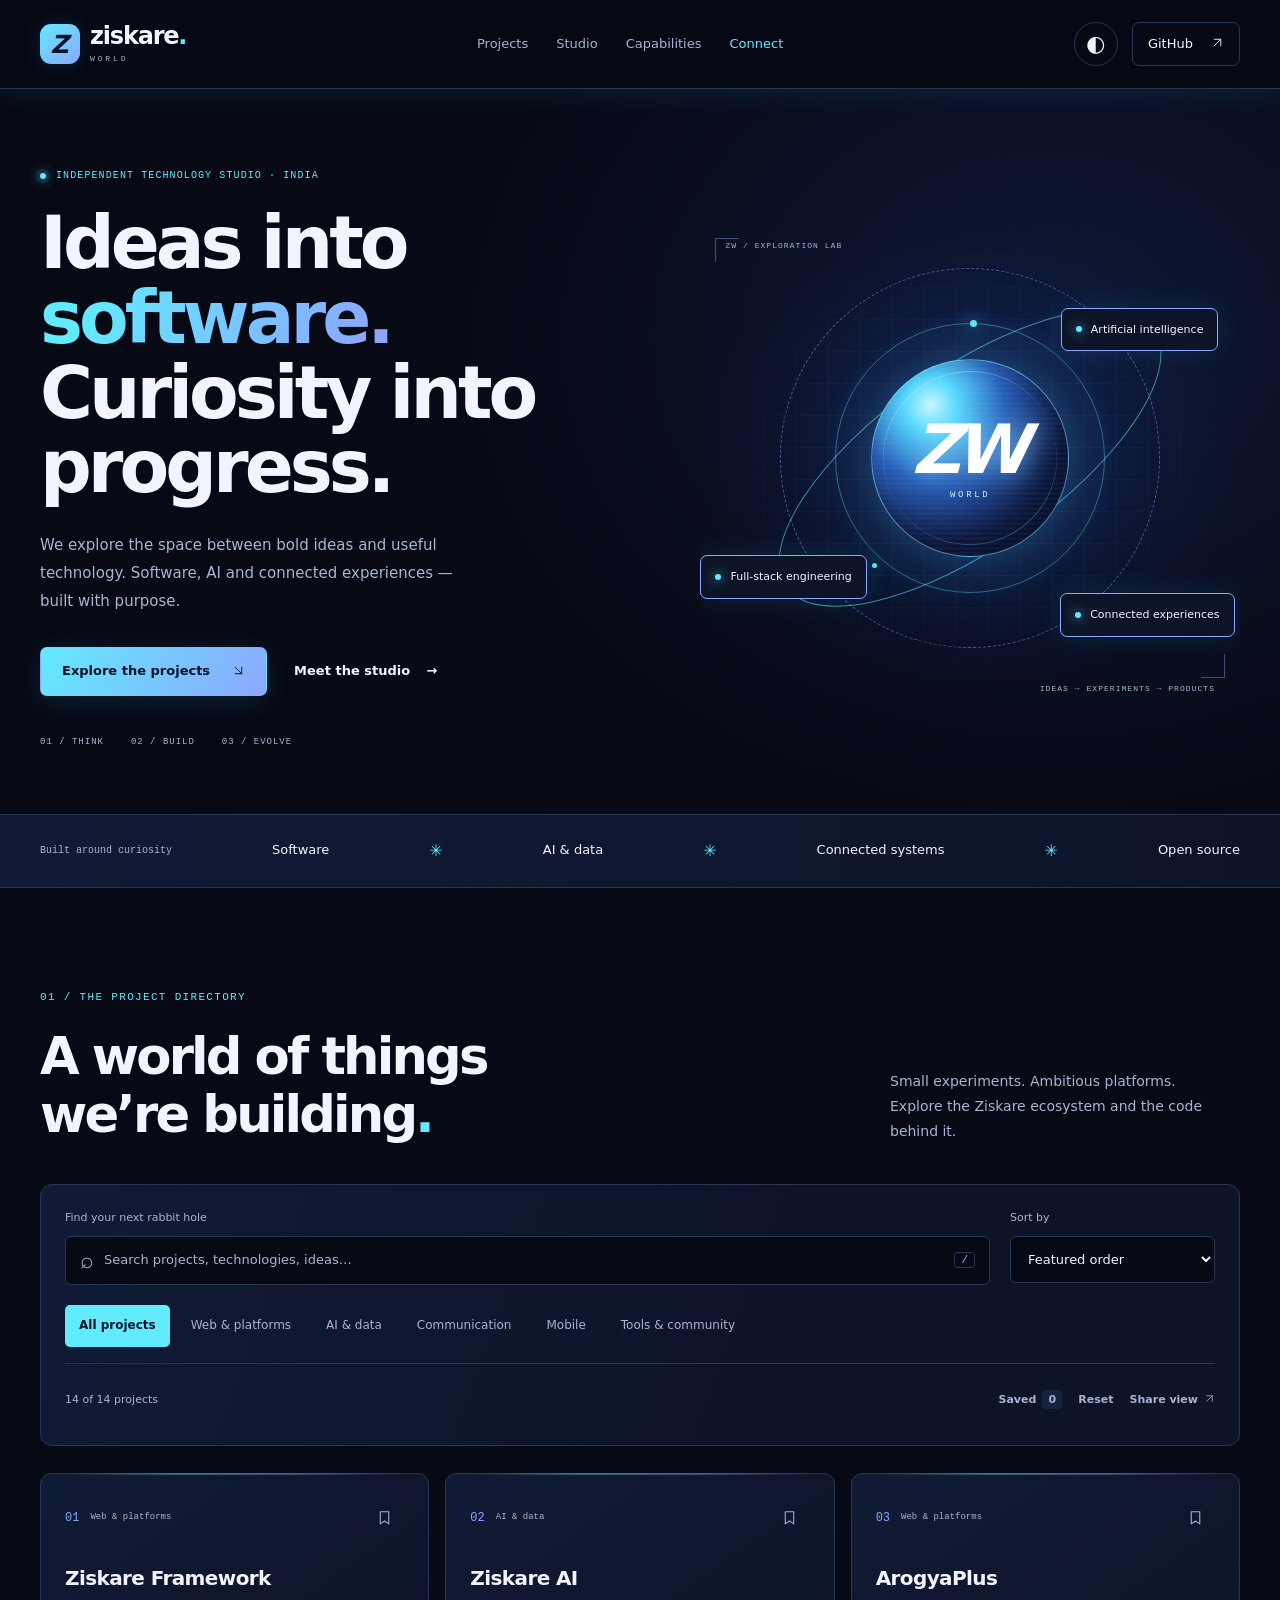
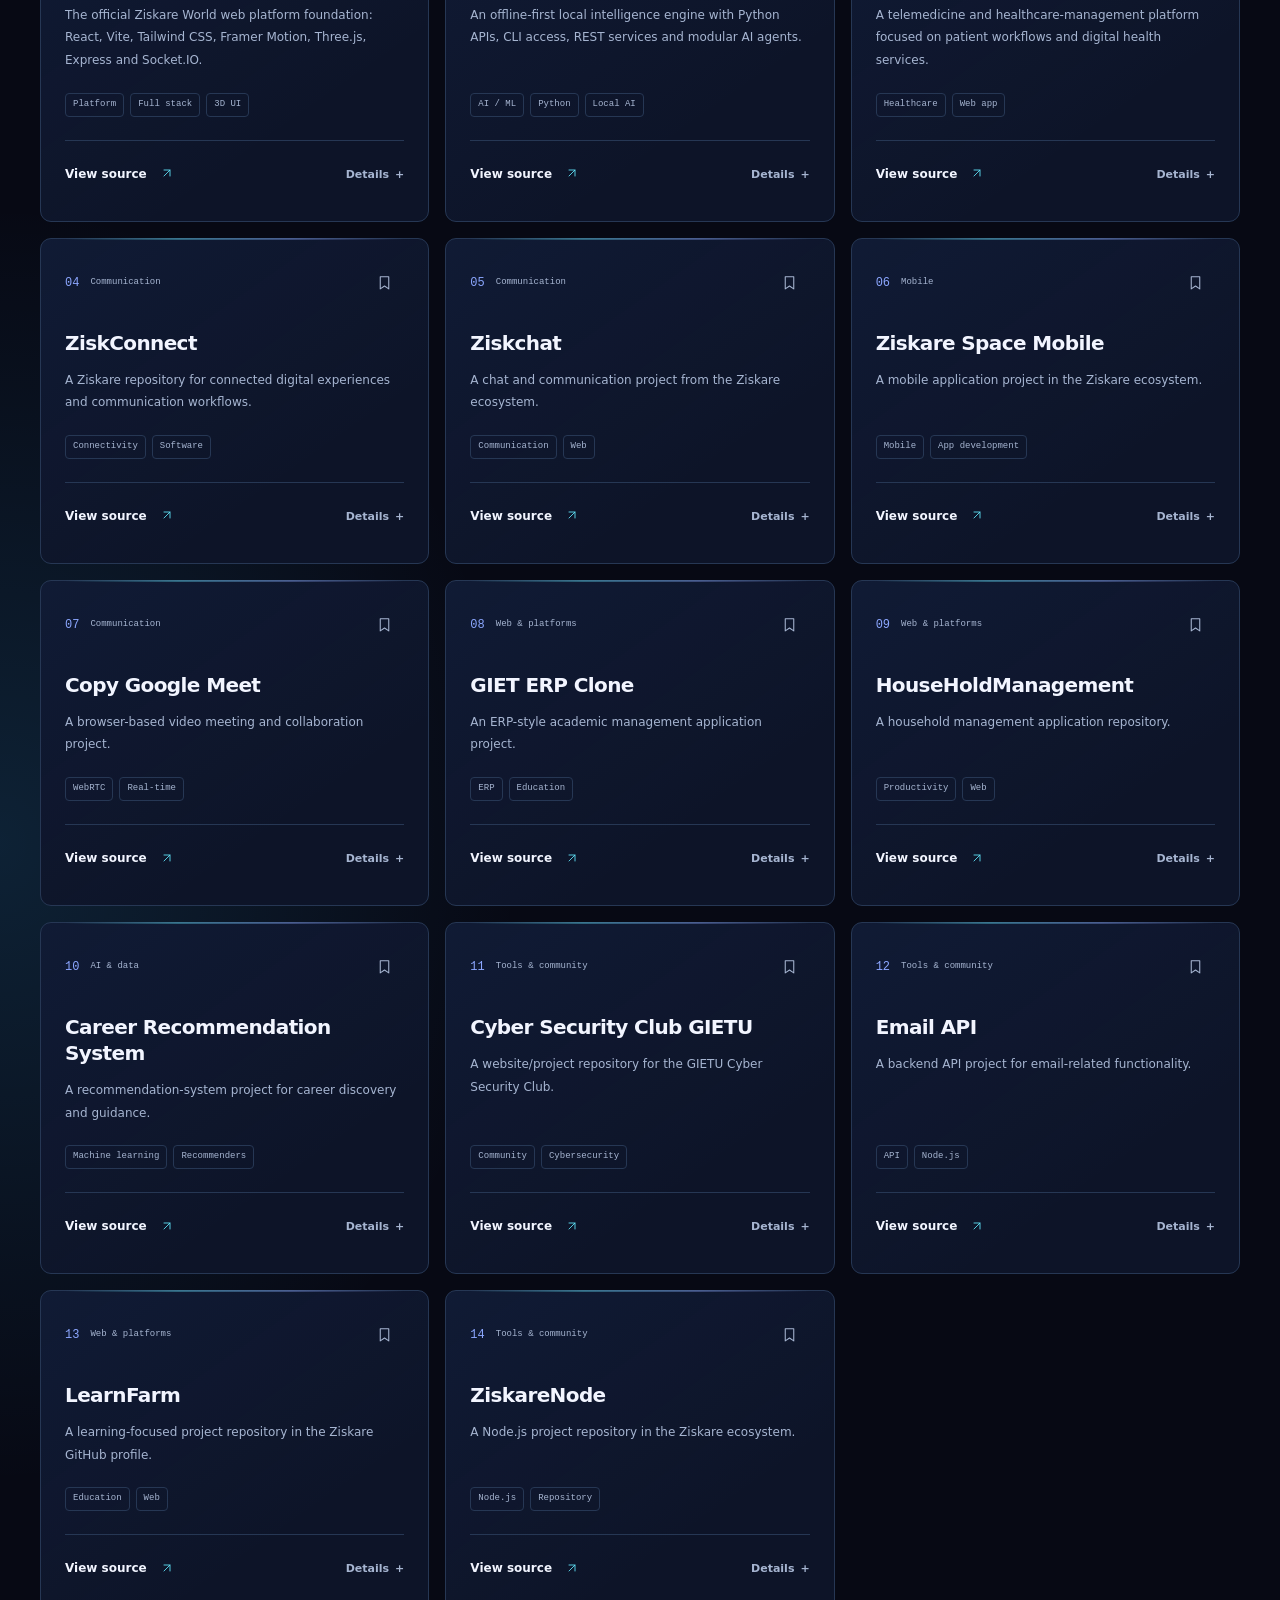
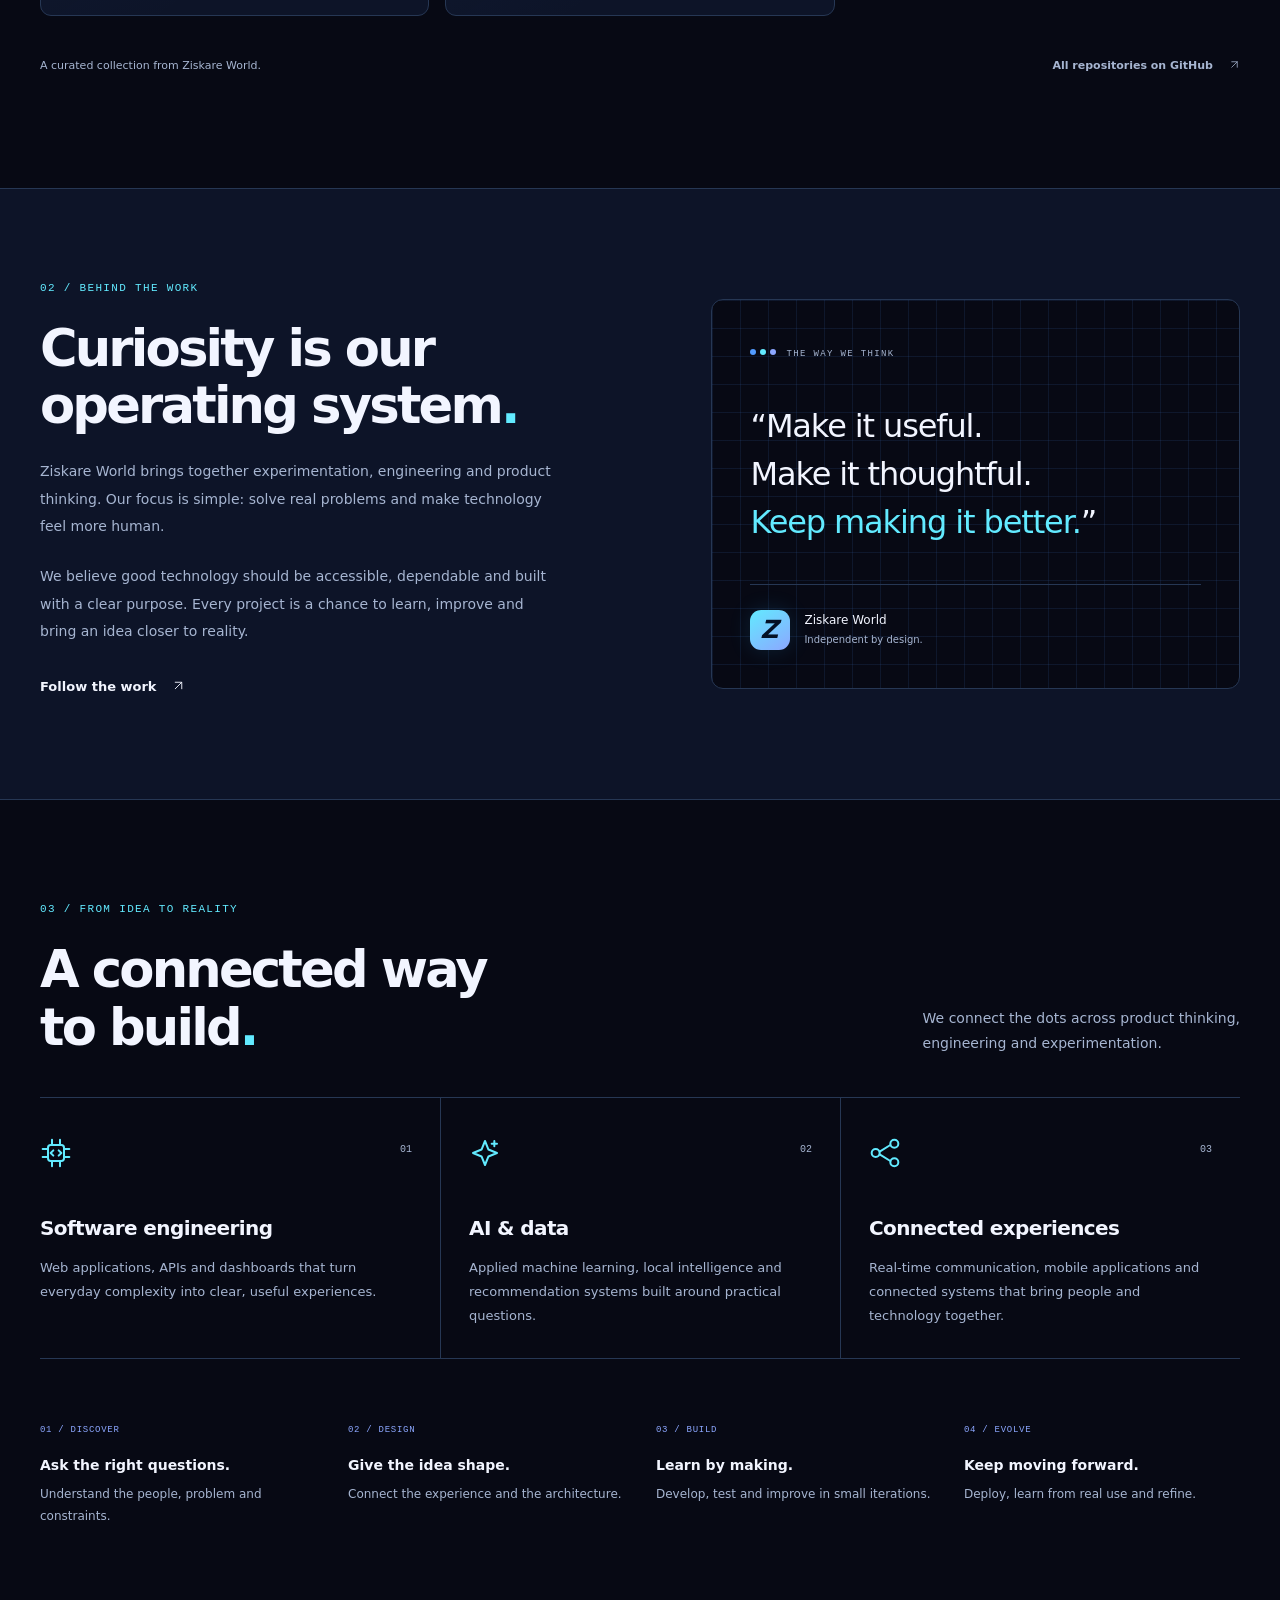
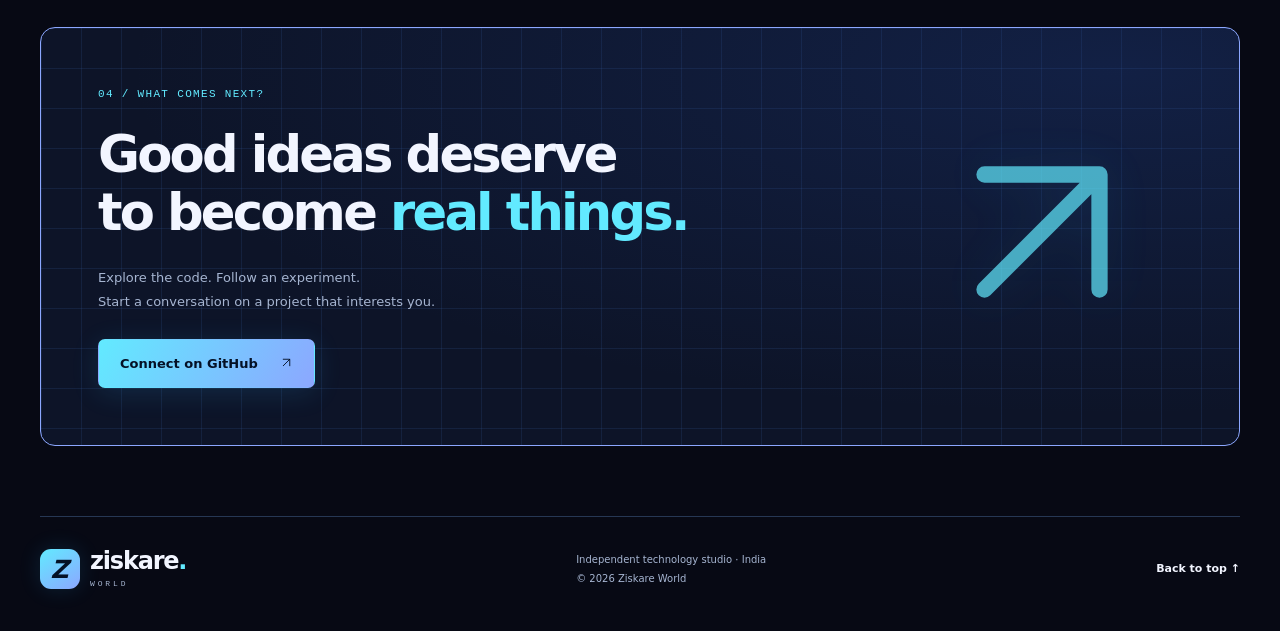
==== commit fd470196: "Restore blue palette with a futuristic orbital design Restore the original dark navy and cyan colors" ====
--- a/index.html
+++ b/index.html
@@ -3,7 +3,7 @@
   <head>
     <meta charset="utf-8" />
     <meta name="viewport" content="width=device-width, initial-scale=1" />
-    <meta name="theme-color" content="#0a1015" />
+    <meta name="theme-color" content="#070914" />
     <meta
       name="description"
       content="Ziskare World is an independent technology studio exploring software, AI and connected experiences. Discover our projects and the thinking behind them."
@@ -119,7 +119,7 @@
           <div class="orbital orbit-one"></div>
           <div class="orbital orbit-two"></div>
           <div class="orbital orbit-three"></div>
-          <div class="orbit-core"><span>Z</span><small>WORLD</small></div>
+          <div class="orbit-core"><span>ZW</span><small>WORLD</small></div>
           <div class="orbit-tag tag-ai"><i></i> Artificial intelligence</div>
           <div class="orbit-tag tag-web"><i></i> Full-stack engineering</div>
           <div class="orbit-tag tag-connected">
@@ -1125,7 +1125,14 @@
         </div>
         <div class="capability-grid">
           <article>
-            <span class="capability-icon" aria-hidden="true">⌘</span>
+            <span class="capability-icon" aria-hidden="true"
+              ><svg viewBox="0 0 24 24" focusable="false">
+                <rect x="6" y="6" width="12" height="12" rx="2" />
+                <path
+                  d="M9 2v4m6-4v4M9 18v4m6-4v4M2 9h4m-4 6h4m12-6h4m-4 6h4"
+                />
+                <path d="m10 10-2 2 2 2m4-4 2 2-2 2" /></svg
+            ></span>
             <h3>Software engineering</h3>
             <p>
               Web applications, APIs and dashboards that turn everyday
@@ -1134,7 +1141,13 @@
             <span class="capability-index">01</span>
           </article>
           <article>
-            <span class="capability-icon" aria-hidden="true">✳</span>
+            <span class="capability-icon" aria-hidden="true"
+              ><svg viewBox="0 0 24 24" focusable="false">
+                <path
+                  d="m12 3 2.6 6.4L21 12l-6.4 2.6L12 21l-2.6-6.4L3 12l6.4-2.6Z"
+                />
+                <path d="M19 3v4m-2-2h4" /></svg
+            ></span>
             <h3>AI & data</h3>
             <p>
               Applied machine learning, local intelligence and recommendation
@@ -1143,7 +1156,13 @@
             <span class="capability-index">02</span>
           </article>
           <article>
-            <span class="capability-icon" aria-hidden="true">⌁</span>
+            <span class="capability-icon" aria-hidden="true"
+              ><svg viewBox="0 0 24 24" focusable="false">
+                <circle cx="5" cy="12" r="3" />
+                <circle cx="19" cy="5" r="3" />
+                <circle cx="19" cy="19" r="3" />
+                <path d="m8 11 8-5m-8 7 8 5" /></svg
+            ></span>
             <h3>Connected experiences</h3>
             <p>
               Real-time communication, mobile applications and connected systems
--- a/styles.css
+++ b/styles.css
@@ -1,17 +1,21 @@
 /* Ziskare World — no framework or build step required. */
 :root {
   color-scheme: dark;
-  --bg: #0a1015;
-  --surface: #10191f;
-  --surface-high: #17232b;
-  --text: #edf3f4;
-  --muted: #a3b2b9;
-  --line: #283740;
-  --accent: #b7f7cf;
-  --accent-text: #102419;
-  --soft: #86c1bd;
-  --header: rgba(10, 16, 21, 0.94);
-  --shadow: 0 24px 70px #0003;
+  --bg: #070914;
+  --surface: #0d1428;
+  --surface-high: #152441;
+  --text: #f2f5ff;
+  --muted: #a6b5d1;
+  --line: #263754;
+  --accent: #62eaff;
+  --accent-text: #041126;
+  --soft: #8ca7ff;
+  --header: rgba(7, 9, 20, 0.92);
+  --shadow: 0 24px 70px #02061166;
+  --scene-glow: #244aa63a;
+  --accent-glow: #35b8ff24;
+  --panel-shine: #3c70df12;
+  --grid-color: #4d8ded1c;
   font-family:
     Inter,
     ui-sans-serif,
@@ -23,17 +27,21 @@
 }
 :root[data-theme="light"] {
   color-scheme: light;
-  --bg: #f6f7f2;
+  --bg: #f2f6ff;
   --surface: #fff;
-  --surface-high: #e9eee5;
-  --text: #182823;
-  --muted: #53665c;
-  --line: #d3ddd3;
-  --accent: #21663e;
+  --surface-high: #e5edff;
+  --text: #10244a;
+  --muted: #526581;
+  --line: #c6d5ee;
+  --accent: #005bb5;
   --accent-text: #fff;
-  --soft: #35746c;
-  --header: rgba(246, 247, 242, 0.95);
-  --shadow: 0 24px 70px #27433012;
+  --soft: #465de4;
+  --header: rgba(242, 246, 255, 0.95);
+  --shadow: 0 24px 70px #15386a14;
+  --scene-glow: #adc8ff55;
+  --accent-glow: #2175ff16;
+  --panel-shine: #277bff09;
+  --grid-color: #3566bc15;
 }
 * {
   box-sizing: border-box;
@@ -44,7 +52,18 @@
 }
 body {
   margin: 0;
-  background: var(--bg);
+  background:
+    radial-gradient(
+      ellipse 800px 650px at 82% 340px,
+      var(--scene-glow),
+      transparent 75%
+    ),
+    radial-gradient(
+      ellipse 650px 800px at 0% 45%,
+      var(--accent-glow),
+      transparent 80%
+    ),
+    var(--bg);
   color: var(--text);
   line-height: 1.6;
 }
@@ -256,7 +275,9 @@
   height: 6px;
   border-radius: 50%;
   background: var(--accent);
-  box-shadow: 0 0 0 4px #99ddbb12;
+  box-shadow:
+    0 0 0 4px var(--accent-glow),
+    0 0 14px var(--accent);
 }
 .hero h1 {
   font-size: clamp(52px, 5.65vw, 79px);
@@ -341,7 +362,11 @@
   min-width: 0;
   overflow: hidden;
   border-radius: 24px;
-  background: radial-gradient(ellipse at center, #80d5b314, transparent 63%);
+  background: radial-gradient(
+    ellipse at center,
+    var(--scene-glow),
+    transparent 70%
+  );
 }
 .art-grid {
   position: absolute;
@@ -349,8 +374,8 @@
   background-image:
     linear-gradient(var(--line) 1px, transparent 1px),
     linear-gradient(90deg, var(--line) 1px, transparent 1px);
-  background-size: 40px 40px;
-  opacity: 0.26;
+  background-size: 32px 32px;
+  opacity: 0.5;
   mask-image: radial-gradient(ellipse, #000, transparent 72%);
   z-index: -1;
 }
@@ -375,28 +400,38 @@
   opacity: 0.45;
 }
 .orbit-core {
-  width: 166px;
-  height: 166px;
+  width: 198px;
+  height: 198px;
   display: flex;
   flex-direction: column;
   justify-content: center;
   align-items: center;
-  border-radius: 35px;
-  background: linear-gradient(145deg, #b7f7cf, #75afa2);
-  color: #102b23;
+  border-radius: 50%;
+  background: radial-gradient(
+    circle at 30% 23%,
+    #c9f8ff 0%,
+    #57d9ff 13%,
+    #2860bd 36%,
+    #111d4b 68%,
+    #050b20 100%
+  );
+  color: #fff;
   box-shadow:
-    0 0 80px #b7f7cf14,
-    20px 25px 45px #0003;
-  transform: rotate(-10deg);
-  border: 1px solid #d5ffe5;
+    0 0 50px #37c9ff44,
+    0 0 110px #4175ff33,
+    inset -18px -18px 35px #03091e88;
+  border: 1px solid #8beaff88;
+  position: relative;
+  overflow: hidden;
 }
 .orbit-core > span {
-  font-size: 87px;
+  font-size: 68px;
   line-height: 1;
   font-weight: 850;
   font-style: italic;
   letter-spacing: -0.1em;
-  padding-right: 10px;
+  padding-right: 6px;
+  text-shadow: 0 0 24px #a2eaff88;
 }
 .orbit-core small {
   font:
@@ -628,7 +663,8 @@
   gap: 16px;
 }
 .project-card {
-  background: var(--surface);
+  background:
+    linear-gradient(145deg, var(--panel-shine), transparent 70%), var(--surface);
   border: 1px solid var(--line);
   border-radius: 11px;
   padding: 24px;
@@ -641,8 +677,9 @@
   position: relative;
 }
 .project-card:hover {
-  border-color: var(--soft);
+  border-color: var(--accent);
   transform: translateY(-3px);
+  box-shadow: 0 10px 32px var(--accent-glow);
 }
 .card-top {
   display: flex;
@@ -1043,6 +1080,182 @@
   margin: 25px 0;
   color: var(--muted);
 }
+
+/* Blue exploration interface: light, grids, and orbital geometry. */
+.site-header {
+  box-shadow: 0 1px 30px var(--accent-glow);
+}
+.brand-mark {
+  background: linear-gradient(145deg, var(--accent), var(--soft));
+  box-shadow: 0 0 22px var(--accent-glow);
+}
+#primary-nav a[aria-current="location"] {
+  color: var(--accent);
+  text-shadow: 0 0 18px var(--accent-glow);
+}
+.hero h1 > span {
+  background: linear-gradient(105deg, var(--accent) 12%, var(--soft) 94%);
+  background-clip: text;
+  -webkit-background-clip: text;
+  color: transparent;
+}
+.button-primary {
+  background: linear-gradient(120deg, var(--accent), var(--soft));
+  border-color: transparent;
+  box-shadow: 0 5px 28px var(--accent-glow);
+}
+.button-primary:hover {
+  box-shadow: 0 8px 38px var(--accent-glow);
+}
+.hero-art::before {
+  content: "";
+  position: absolute;
+  inset: 15px;
+  pointer-events: none;
+  opacity: 0.42;
+  background:
+    linear-gradient(var(--soft), var(--soft)) left top / 24px 1px no-repeat,
+    linear-gradient(var(--soft), var(--soft)) left top / 1px 24px no-repeat,
+    linear-gradient(var(--soft), var(--soft)) right bottom / 24px 1px no-repeat,
+    linear-gradient(var(--soft), var(--soft)) right bottom / 1px 24px no-repeat;
+}
+.orbit-one {
+  border-color: #62eaff66;
+  box-shadow:
+    inset 0 0 25px #359cff12,
+    0 0 28px #359cff0f;
+}
+.orbit-one::before,
+.orbit-one::after {
+  content: "";
+  position: absolute;
+  width: 7px;
+  height: 7px;
+  border-radius: 50%;
+  background: var(--accent);
+  box-shadow: 0 0 18px var(--accent);
+}
+.orbit-one::before {
+  top: -4px;
+  left: 50%;
+}
+.orbit-one::after {
+  bottom: 24px;
+  left: 36px;
+  width: 5px;
+  height: 5px;
+}
+.orbit-two {
+  border-color: var(--soft);
+  opacity: 0.5;
+  transform: rotate(14deg);
+}
+.orbit-three {
+  border-color: var(--accent);
+  opacity: 0.6;
+}
+.orbit-core::before {
+  content: "";
+  position: absolute;
+  inset: 11px;
+  border-top: 1px solid #d9f7ff66;
+  border-bottom: 1px solid #79dfff55;
+  border-radius: 50%;
+  transform: rotate(-28deg);
+  pointer-events: none;
+}
+.orbit-core::after {
+  content: "";
+  position: absolute;
+  inset: 0;
+  background: linear-gradient(transparent 50%, #9beaff0a 50%);
+  background-size: 100% 5px;
+  pointer-events: none;
+}
+.orbit-core small {
+  color: #d9edff;
+  letter-spacing: 0.3em;
+}
+.orbit-tag {
+  border-color: var(--soft);
+  box-shadow: 0 0 28px var(--accent-glow);
+}
+.orbit-tag i {
+  box-shadow: 0 0 12px var(--accent);
+}
+.focus-strip {
+  background:
+    linear-gradient(90deg, var(--panel-shine), transparent), var(--surface);
+}
+.project-tools {
+  background:
+    linear-gradient(110deg, var(--panel-shine), transparent 60%), var(--surface);
+}
+.project-card::before {
+  content: "";
+  position: absolute;
+  height: 2px;
+  top: -1px;
+  left: 24px;
+  right: 24px;
+  background: linear-gradient(
+    90deg,
+    transparent,
+    var(--accent),
+    var(--soft),
+    transparent
+  );
+  opacity: 0.35;
+  pointer-events: none;
+}
+.project-card:hover::before {
+  opacity: 1;
+}
+.studio-note {
+  background:
+    linear-gradient(var(--grid-color) 1px, transparent 1px),
+    linear-gradient(90deg, var(--grid-color) 1px, transparent 1px), var(--bg);
+  background-size: 28px 28px;
+}
+.note-label::before {
+  content: "";
+  display: inline-block;
+  width: 6px;
+  height: 6px;
+  border-radius: 50%;
+  background: #529bff;
+  box-shadow:
+    10px 0 0 #62eaff,
+    20px 0 0 #8ca7ff;
+  margin-right: 30px;
+  vertical-align: 1px;
+}
+.capability-icon svg {
+  width: 1em;
+  height: 1em;
+  fill: none;
+  stroke: currentColor;
+  stroke-width: 1.5;
+  stroke-linecap: round;
+  stroke-linejoin: round;
+}
+.contact-panel {
+  background:
+    radial-gradient(ellipse at 90% 10%, var(--scene-glow), transparent 65%),
+    linear-gradient(var(--grid-color) 1px, transparent 1px),
+    linear-gradient(90deg, var(--grid-color) 1px, transparent 1px),
+    var(--surface);
+  background-size:
+    auto,
+    40px 40px,
+    40px 40px,
+    auto;
+  border-color: var(--soft);
+}
+.contact-art {
+  filter: drop-shadow(0 0 24px var(--accent-glow));
+}
+
 @media (min-width: 1500px) {
   .hero {
     min-height: 780px;
@@ -1062,11 +1275,11 @@
     height: 430px;
   }
   .orbit-core {
-    width: 140px;
-    height: 140px;
+    width: 168px;
+    height: 168px;
   }
   .orbit-core > span {
-    font-size: 70px;
+    font-size: 56px;
   }
   .orbit-tag {
     font-size: 9px;
@@ -1235,8 +1448,8 @@
     margin-inline: auto;
   }
   .orbit-core {
-    width: 132px;
-    height: 132px;
+    width: 148px;
+    height: 148px;
   }
   .orbital {
     width: 215px;
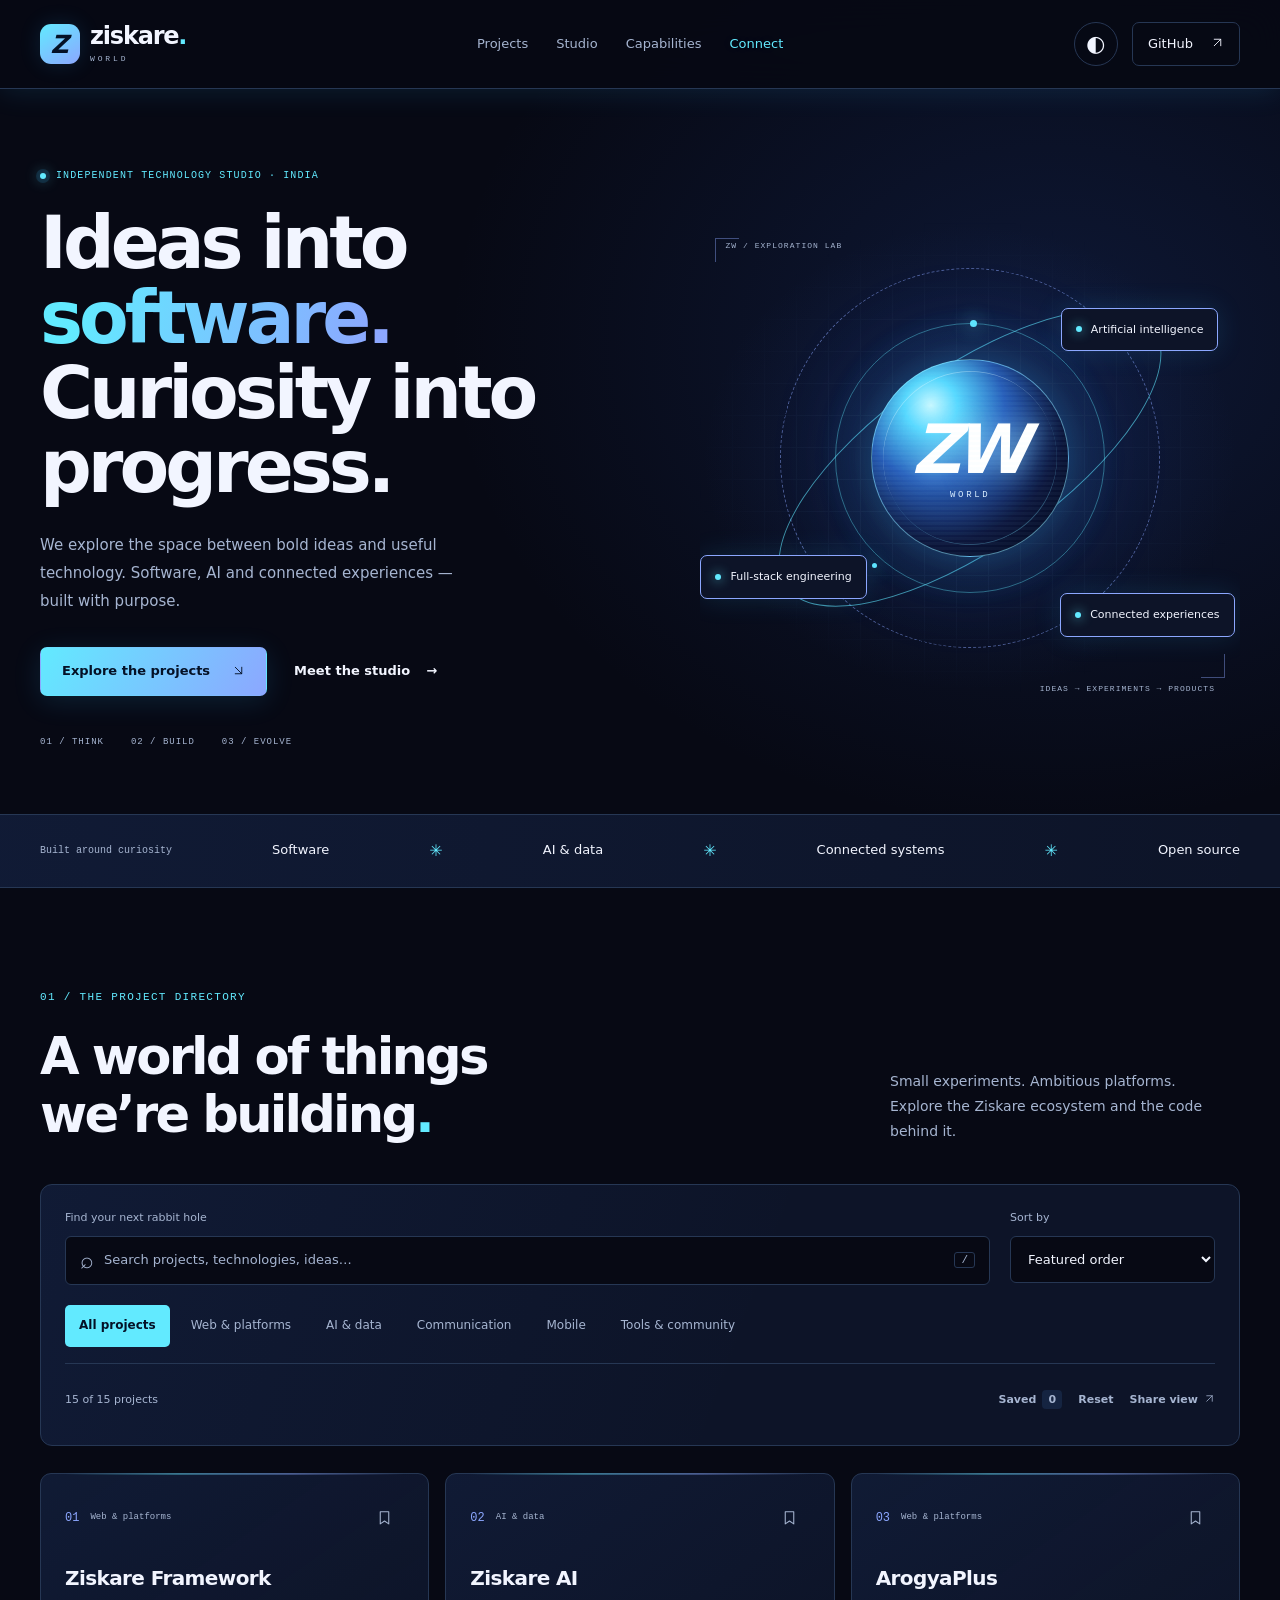
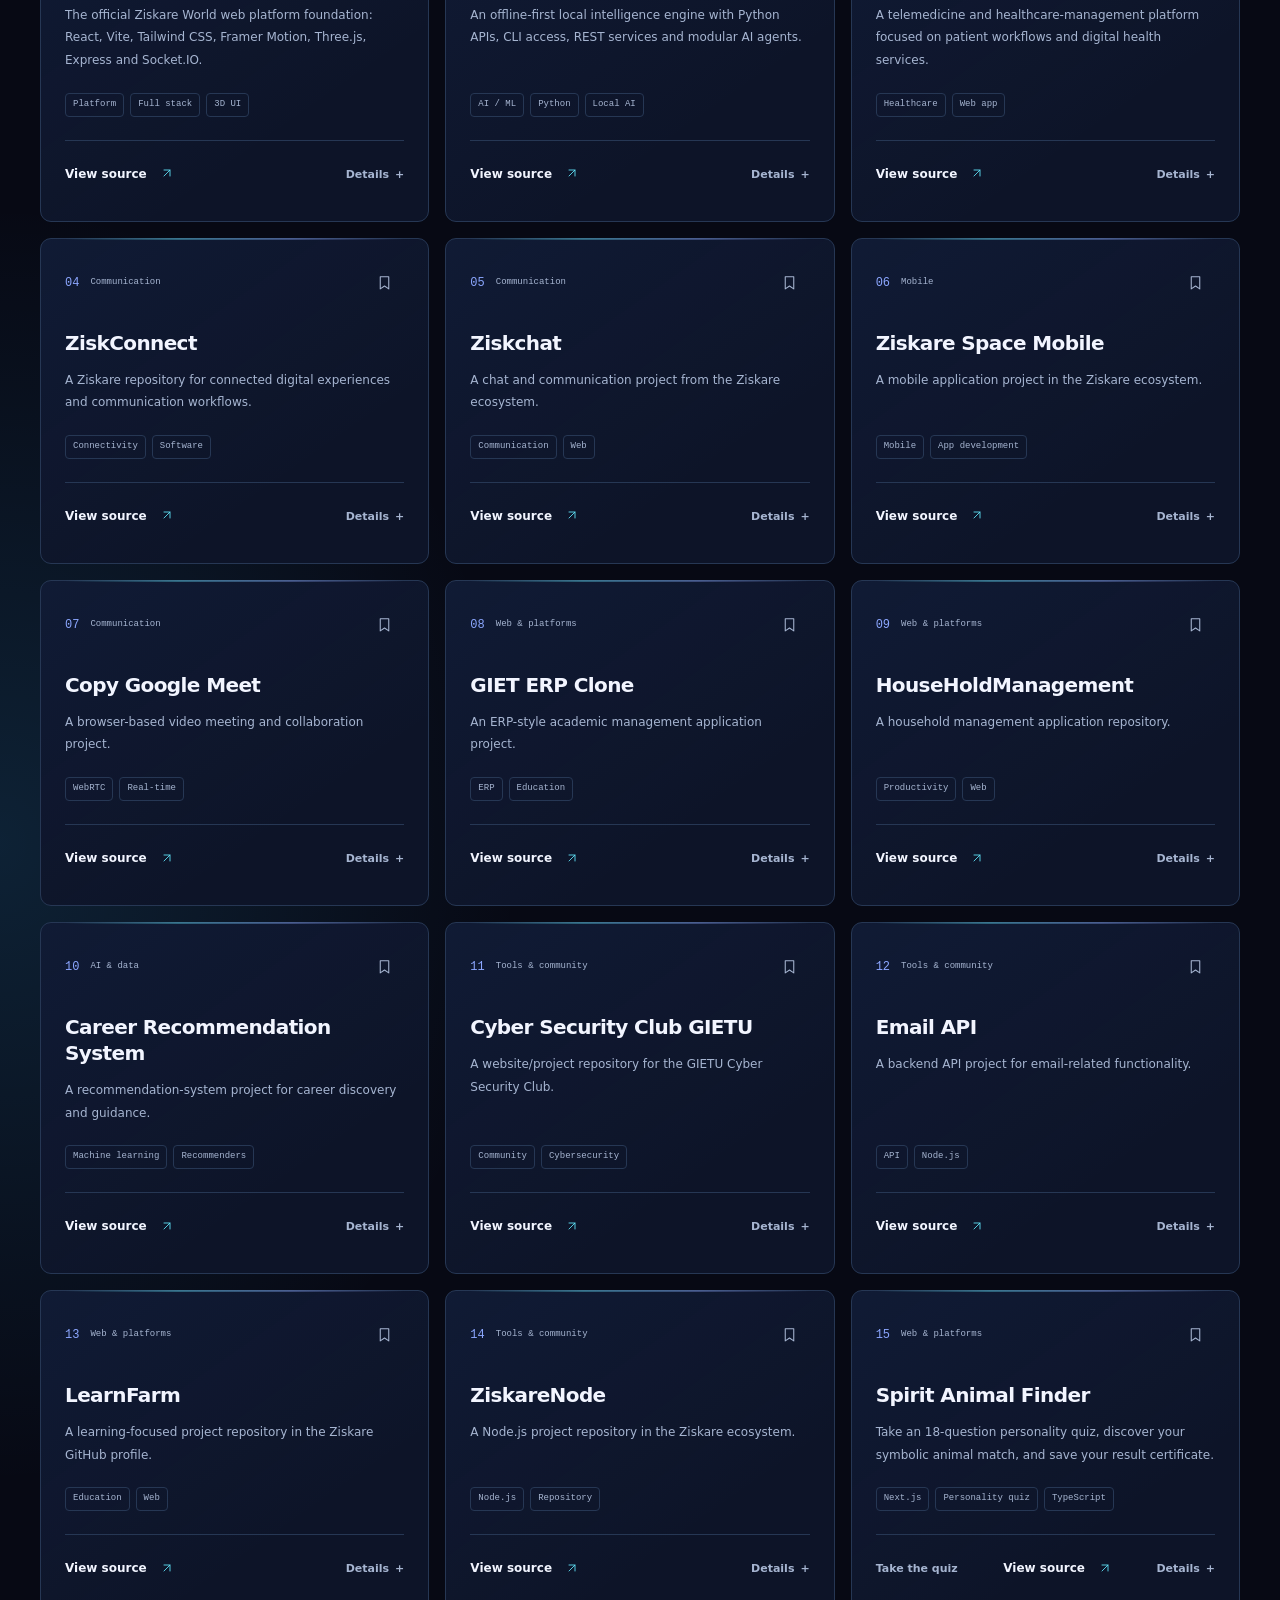
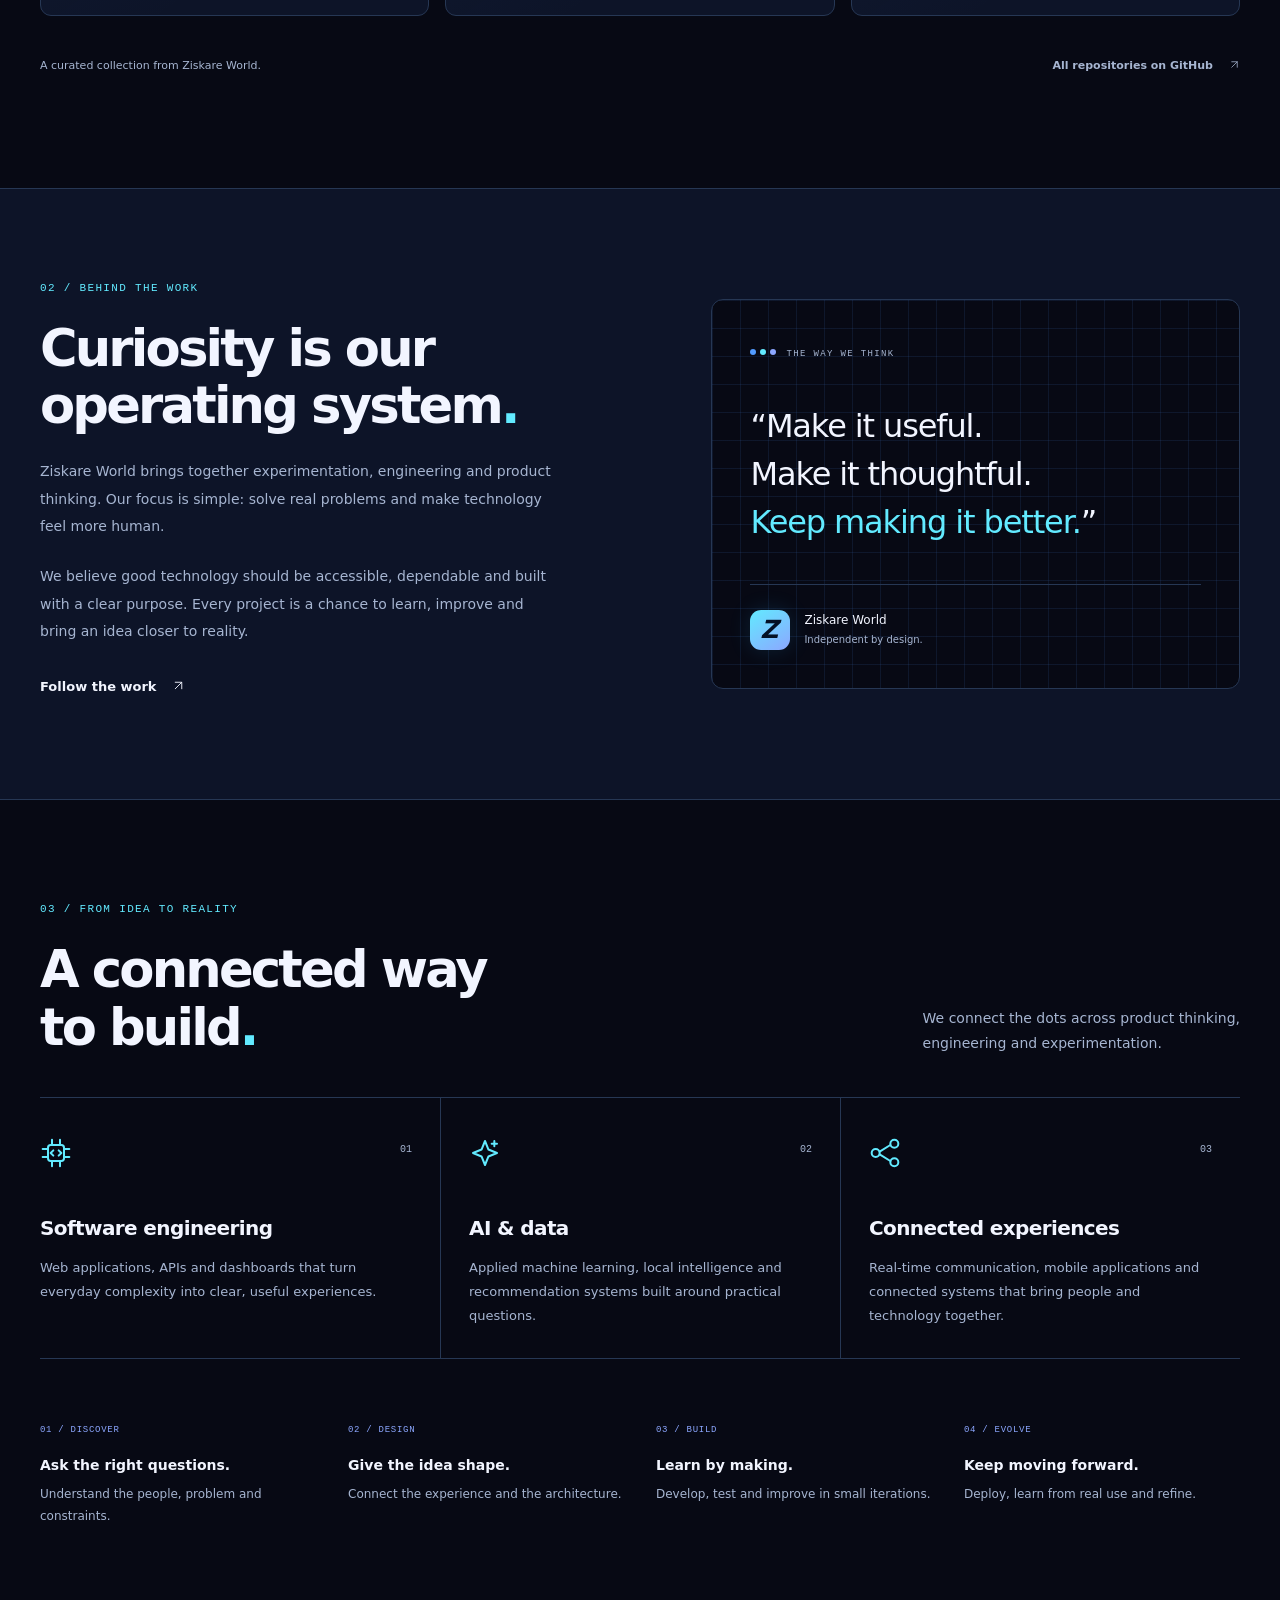
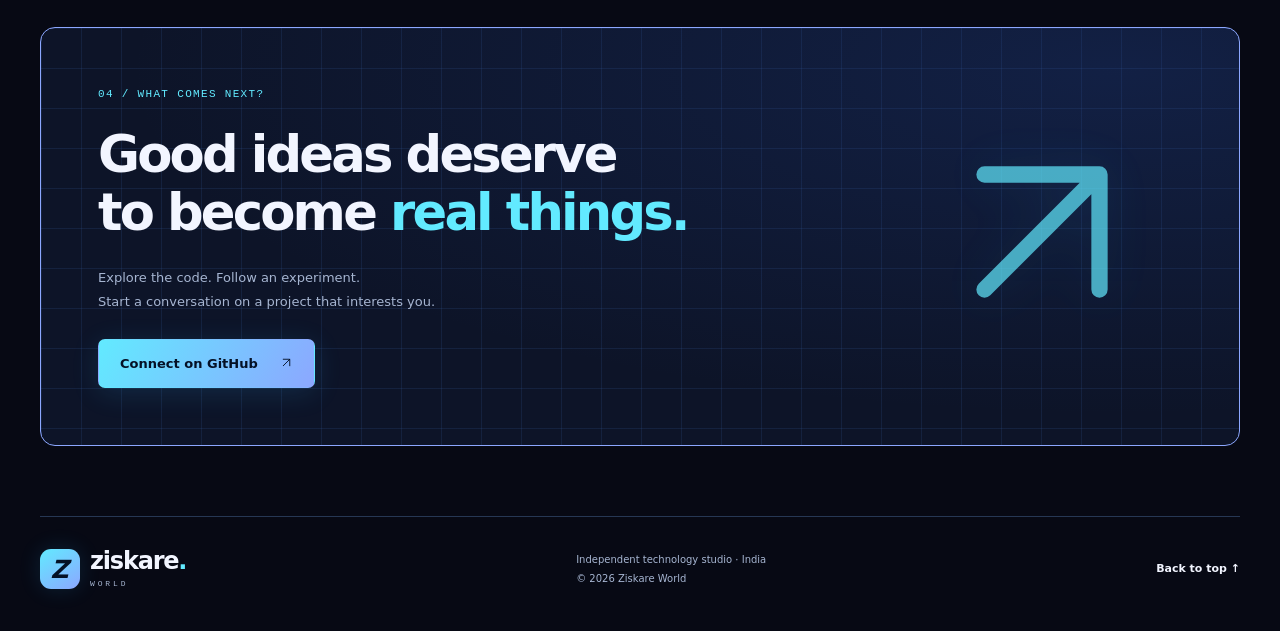
==== commit 29b61814: "Link Spirit Animal Finder in the Ziskare project directory" ====
--- a/index.html
+++ b/index.html
@@ -202,7 +202,7 @@
               aria-live="polite"
               aria-atomic="true"
             >
-              14 projects
+              15 projects
             </p>
             <div>
               <button
@@ -1024,6 +1024,63 @@
                 data-details
                 hidden
                 aria-label="Details for ZiskareNode"
+              >
+                Details <span aria-hidden="true">+</span>
+              </button>
+            </div>
+          </article>
+          <article
+            class="project-card"
+            data-category="web"
+            data-project="spirit-animal-finder"
+            id="project-spirit-animal-finder"
+          >
+            <div class="card-top">
+              <span class="project-number">15</span
+              ><span class="category-label">Web & platforms</span
+              ><button
+                class="save-button"
+                type="button"
+                aria-pressed="false"
+                aria-label="Save Spirit Animal Finder"
+                data-save
+                hidden
+              >
+                <svg viewBox="0 0 24 24" aria-hidden="true">
+                  <path d="M6 4h12v17l-6-4-6 4z" />
+                </svg>
+              </button>
+            </div>
+            <h3>Spirit Animal Finder</h3>
+            <p class="project-description">
+              Take an 18-question personality quiz, discover your symbolic animal match, and save your result certificate.
+            </p>
+            <div class="tags">
+              <span>Next.js</span><span>Personality quiz</span><span>TypeScript</span>
+            </div>
+            <div class="card-actions">
+              <a class="text-button" href="https://animalsprit.ziskare.dev">Take the quiz</a>
+              <a
+                class="repo-link"
+                href="https://github.com/ziskare-world/spirit-animal-finder"
+                target="_blank"
+                rel="noopener noreferrer"
+                aria-label="Open Spirit Animal Finder on GitHub (opens in a new tab)"
+                >View source
+                <span aria-hidden="true"
+                  ><svg
+                    class="arrow-icon"
+                    viewBox="0 0 24 24"
+                    aria-hidden="true"
+                    focusable="false"
+                  >
+                    <path d="M6 18 18 6M6 6h12v12" /></svg></span></a
+              ><button
+                class="text-button"
+                type="button"
+                data-details
+                hidden
+                aria-label="Details for Spirit Animal Finder"
               >
                 Details <span aria-hidden="true">+</span>
               </button>
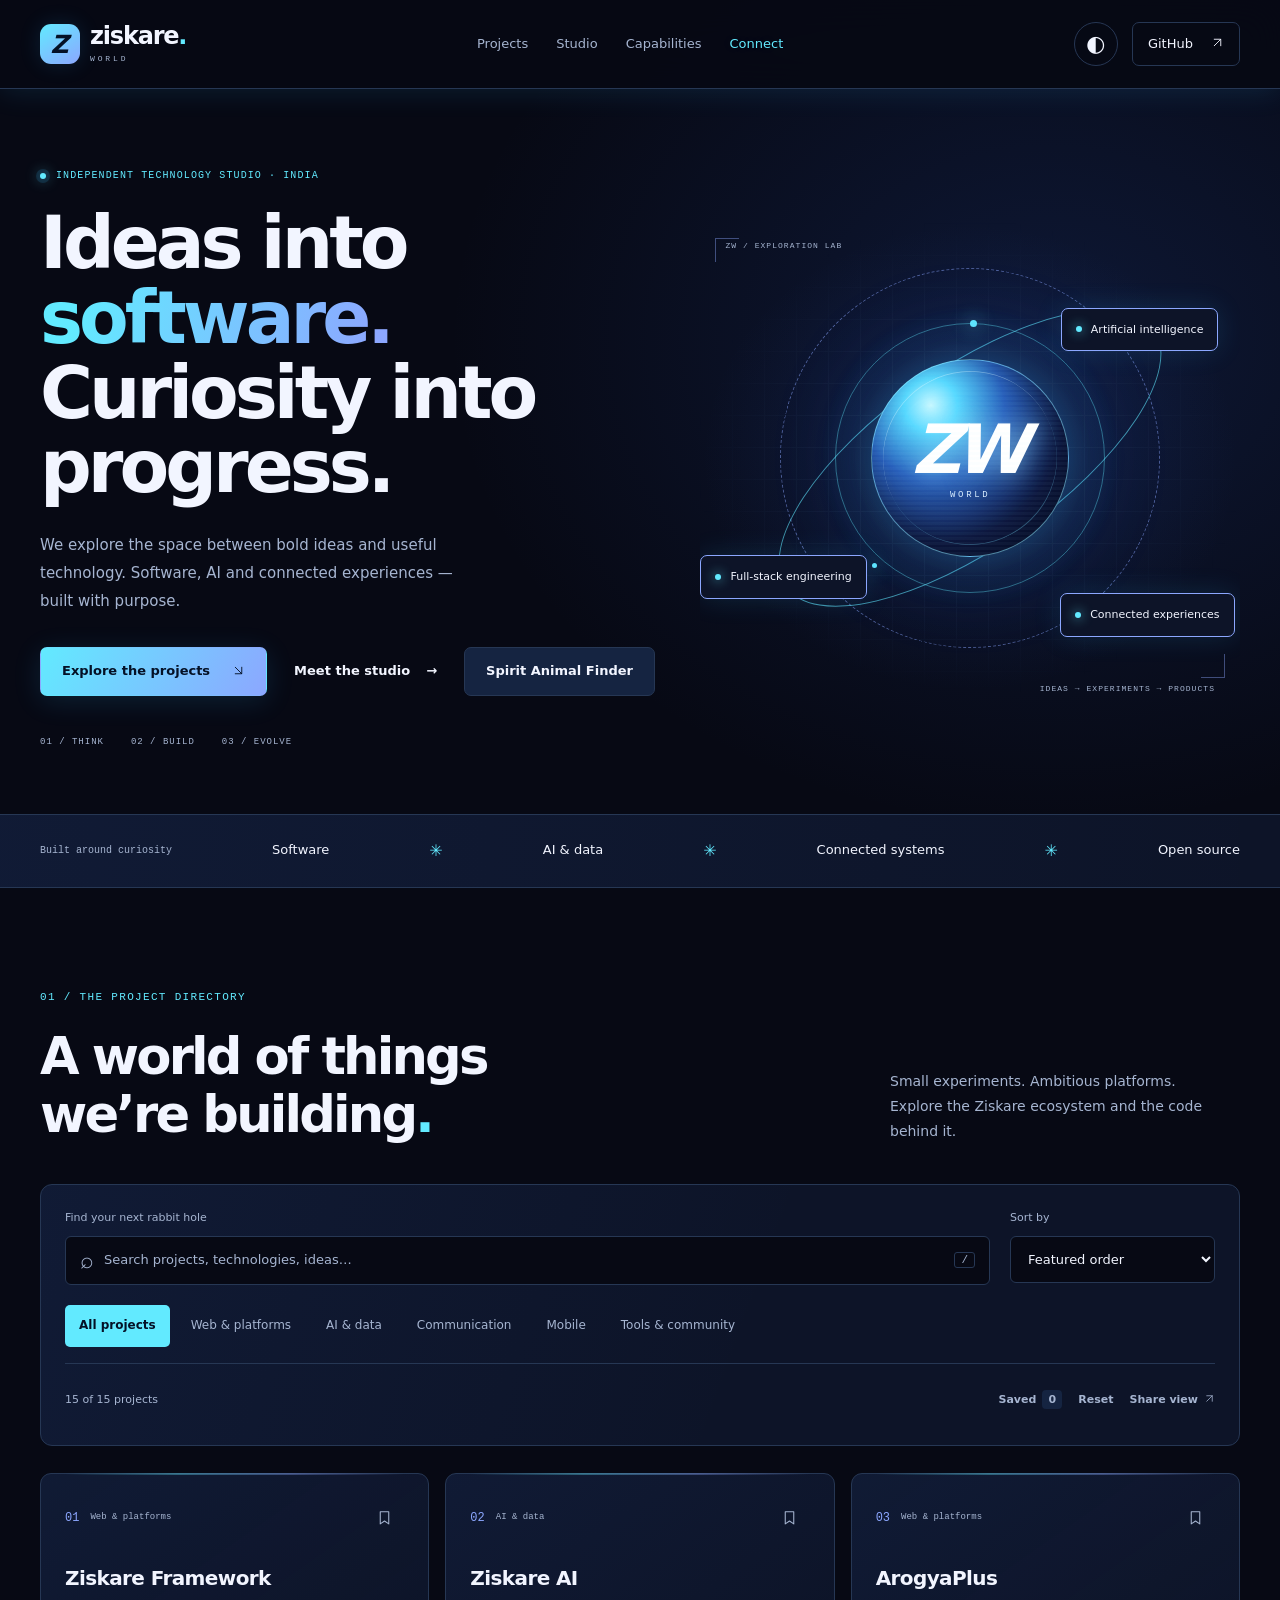
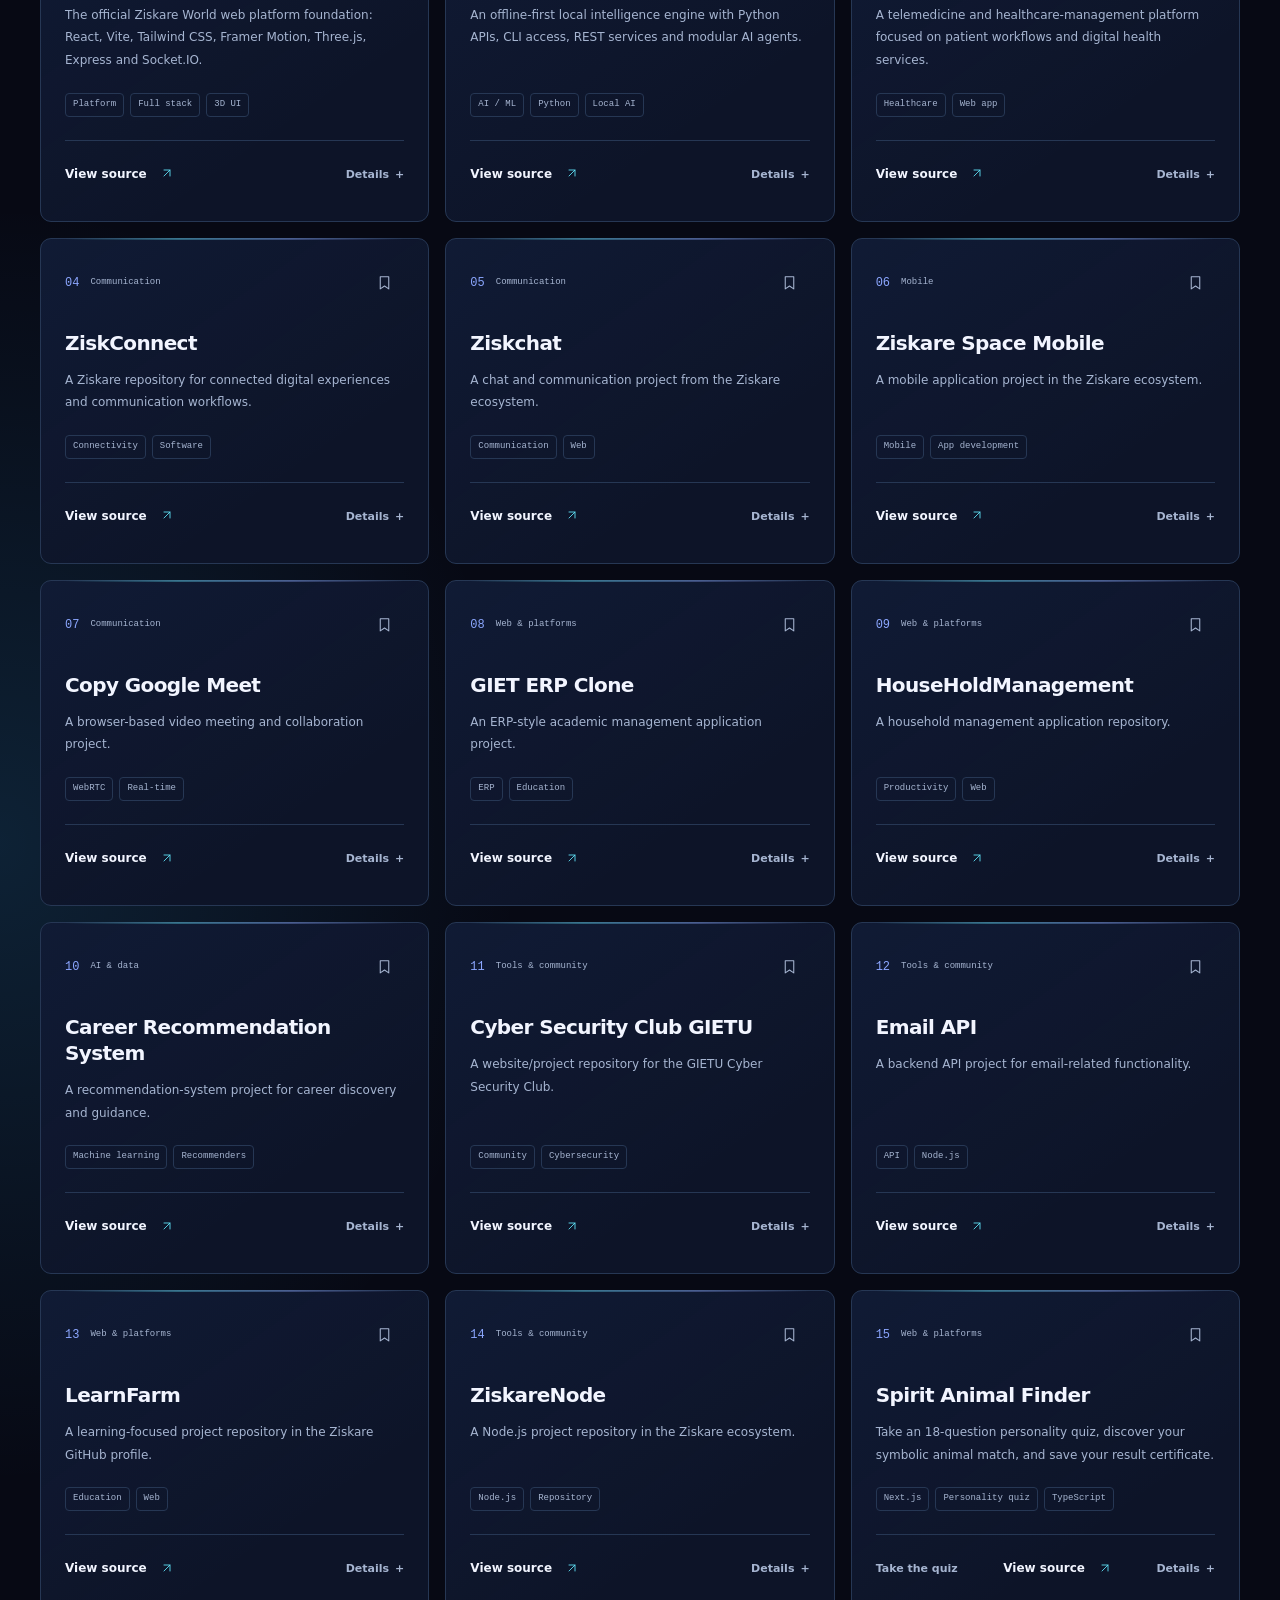
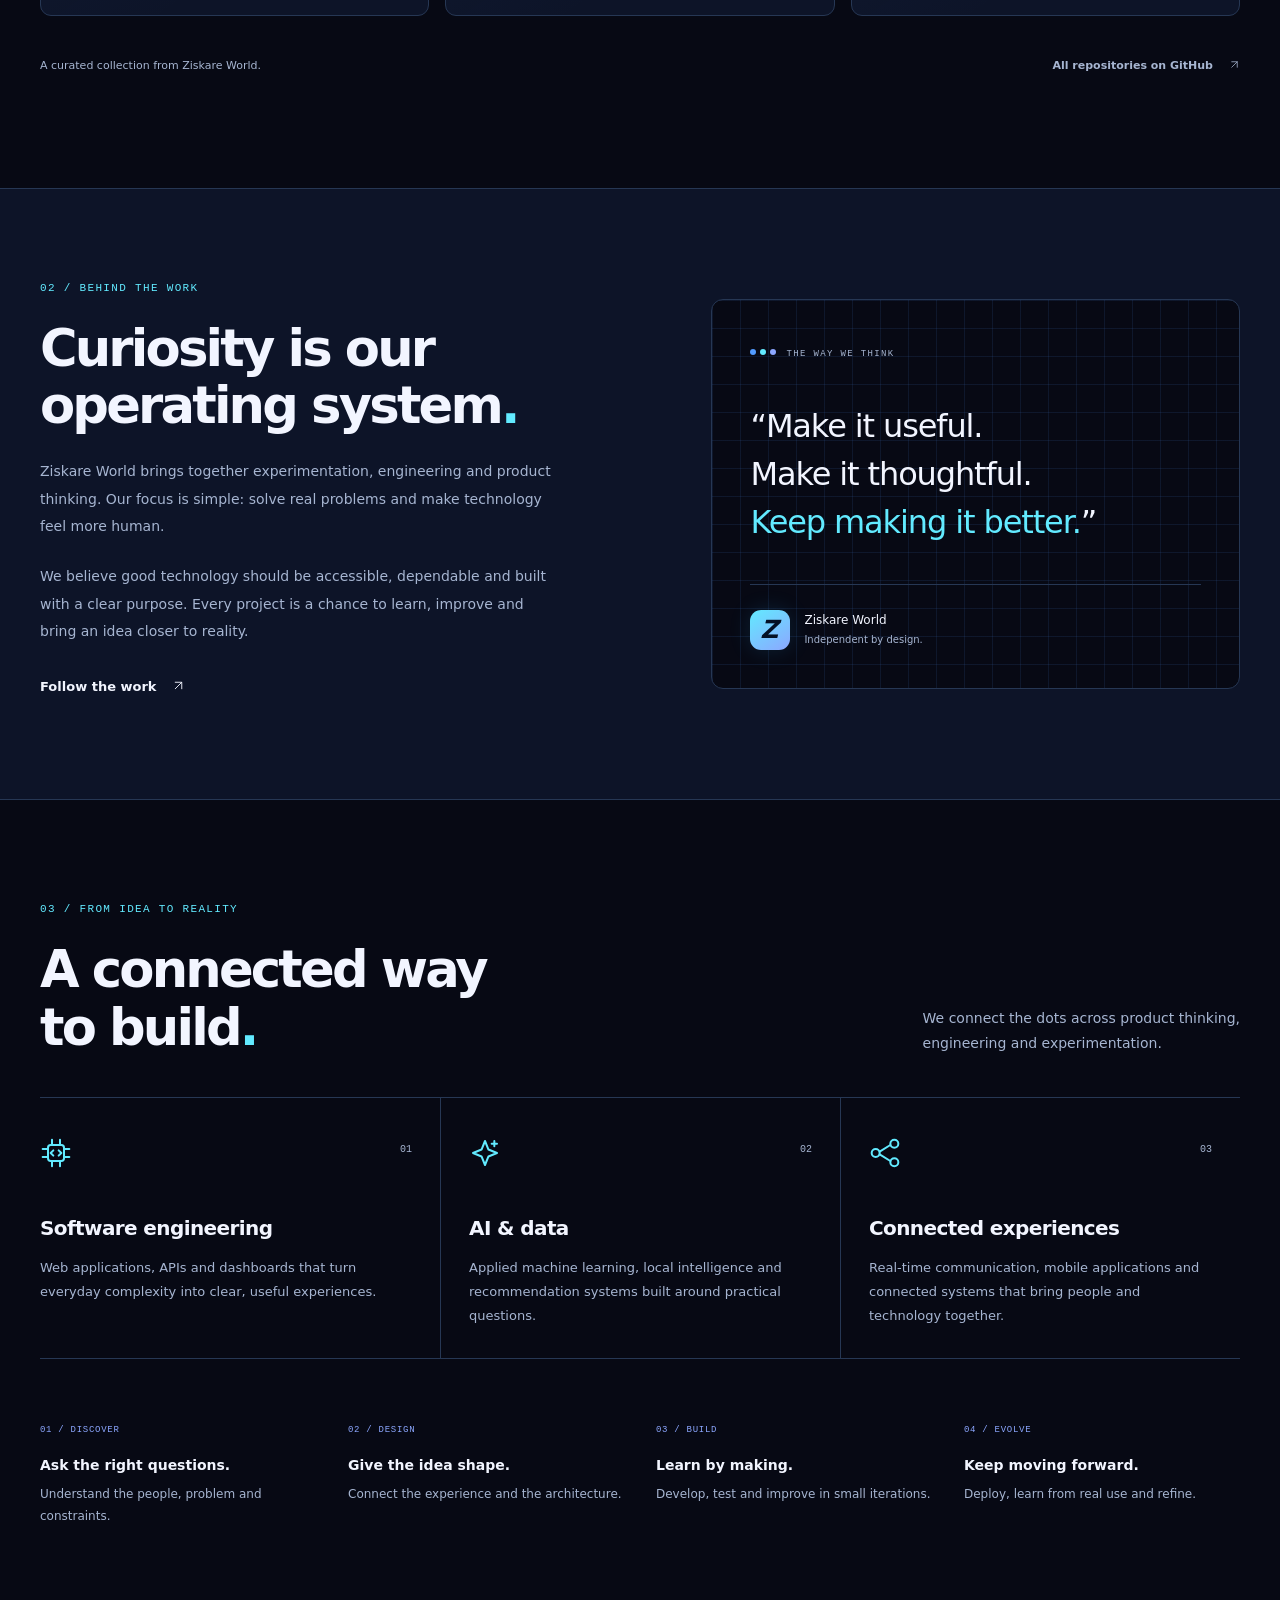
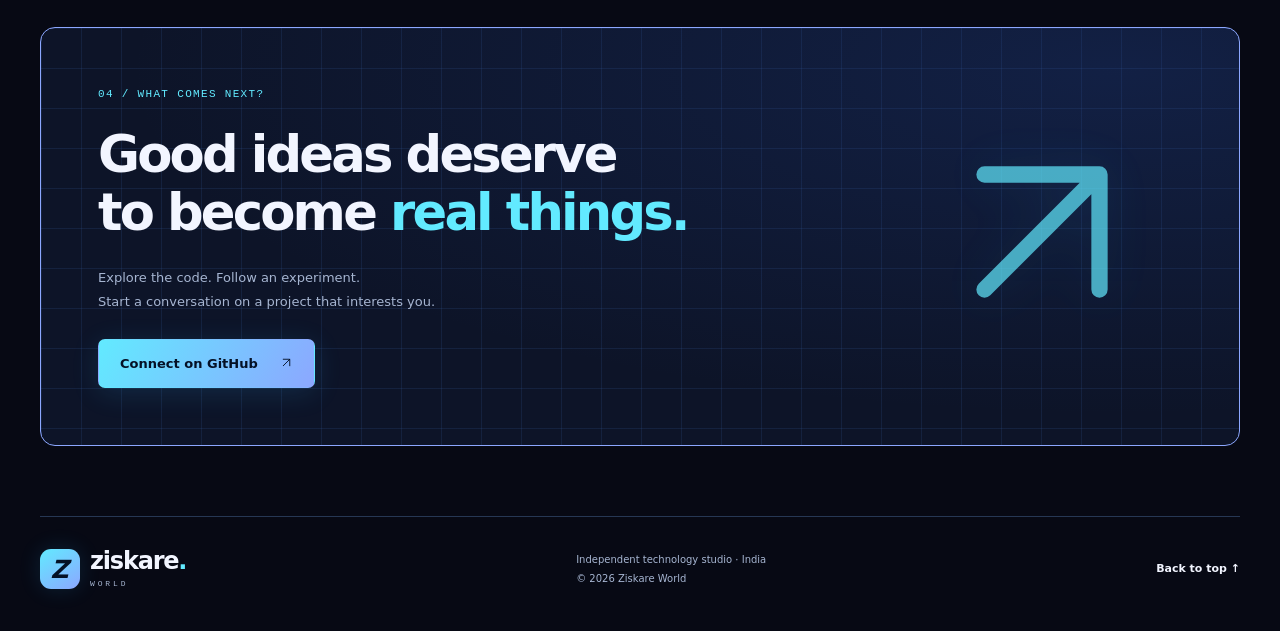
==== commit e6ec7a80: "Add Spirit Animal Finder button to the homepage" ====
--- a/index.html
+++ b/index.html
@@ -108,6 +108,7 @@
             ><a class="text-link" href="#about"
               >Meet the studio <span aria-hidden="true">→</span></a
             >
+            <a class="button" href="https://animalsprit.ziskare.dev/">Spirit Animal Finder</a>
           </div>
           <div class="hero-footnote">
             <span>01 / THINK</span><span>02 / BUILD</span
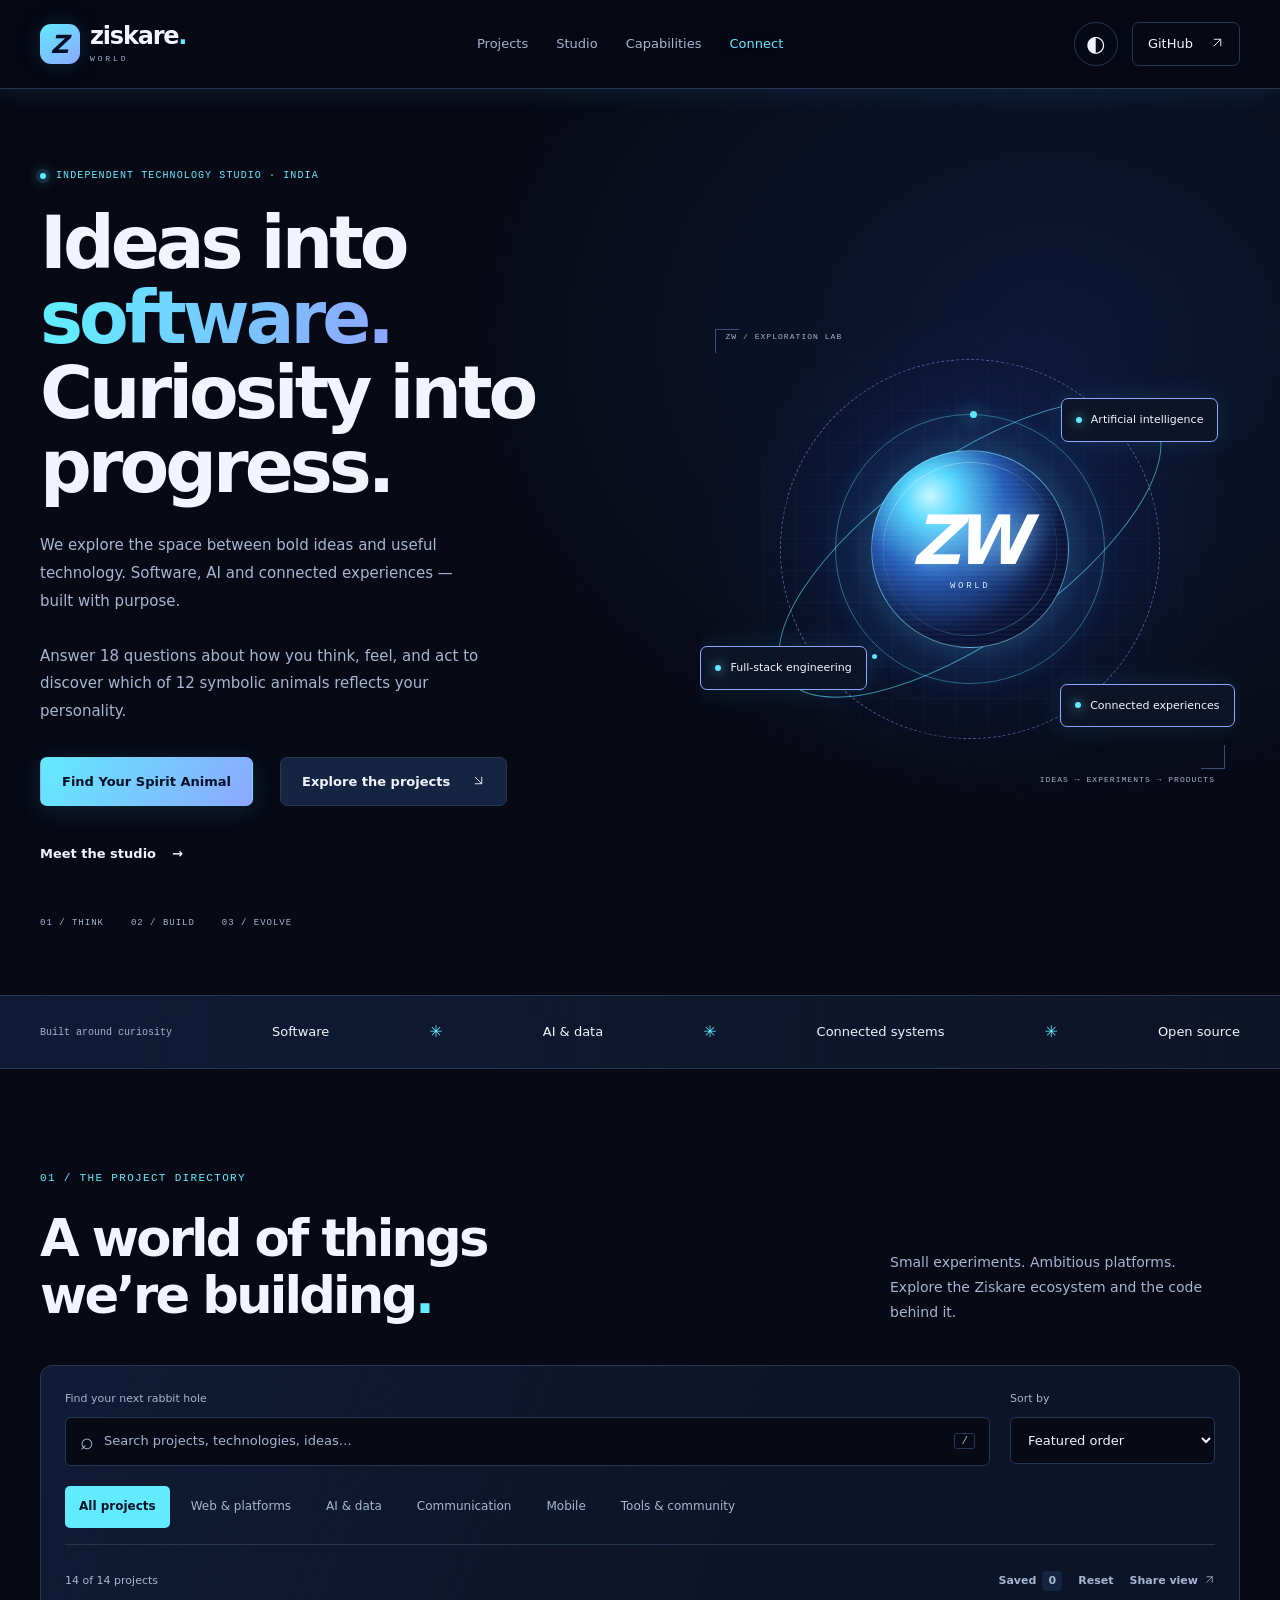
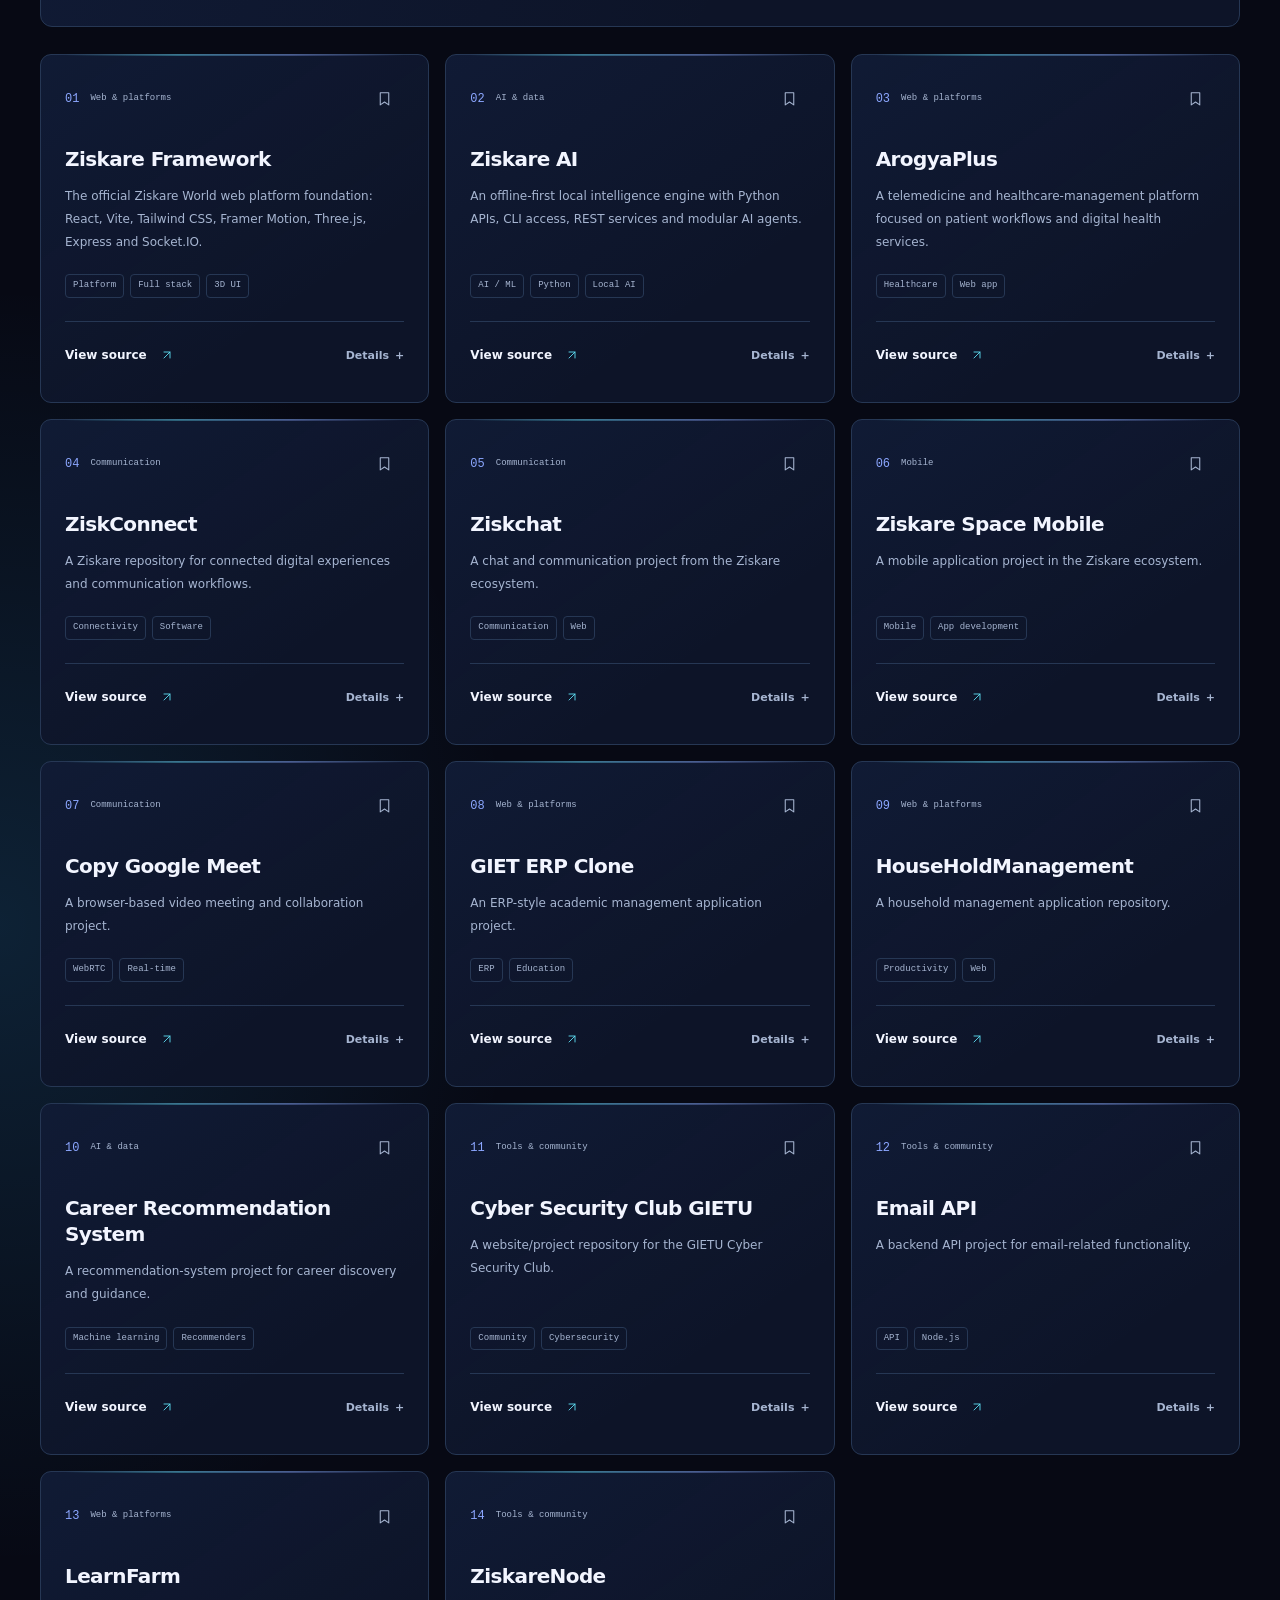
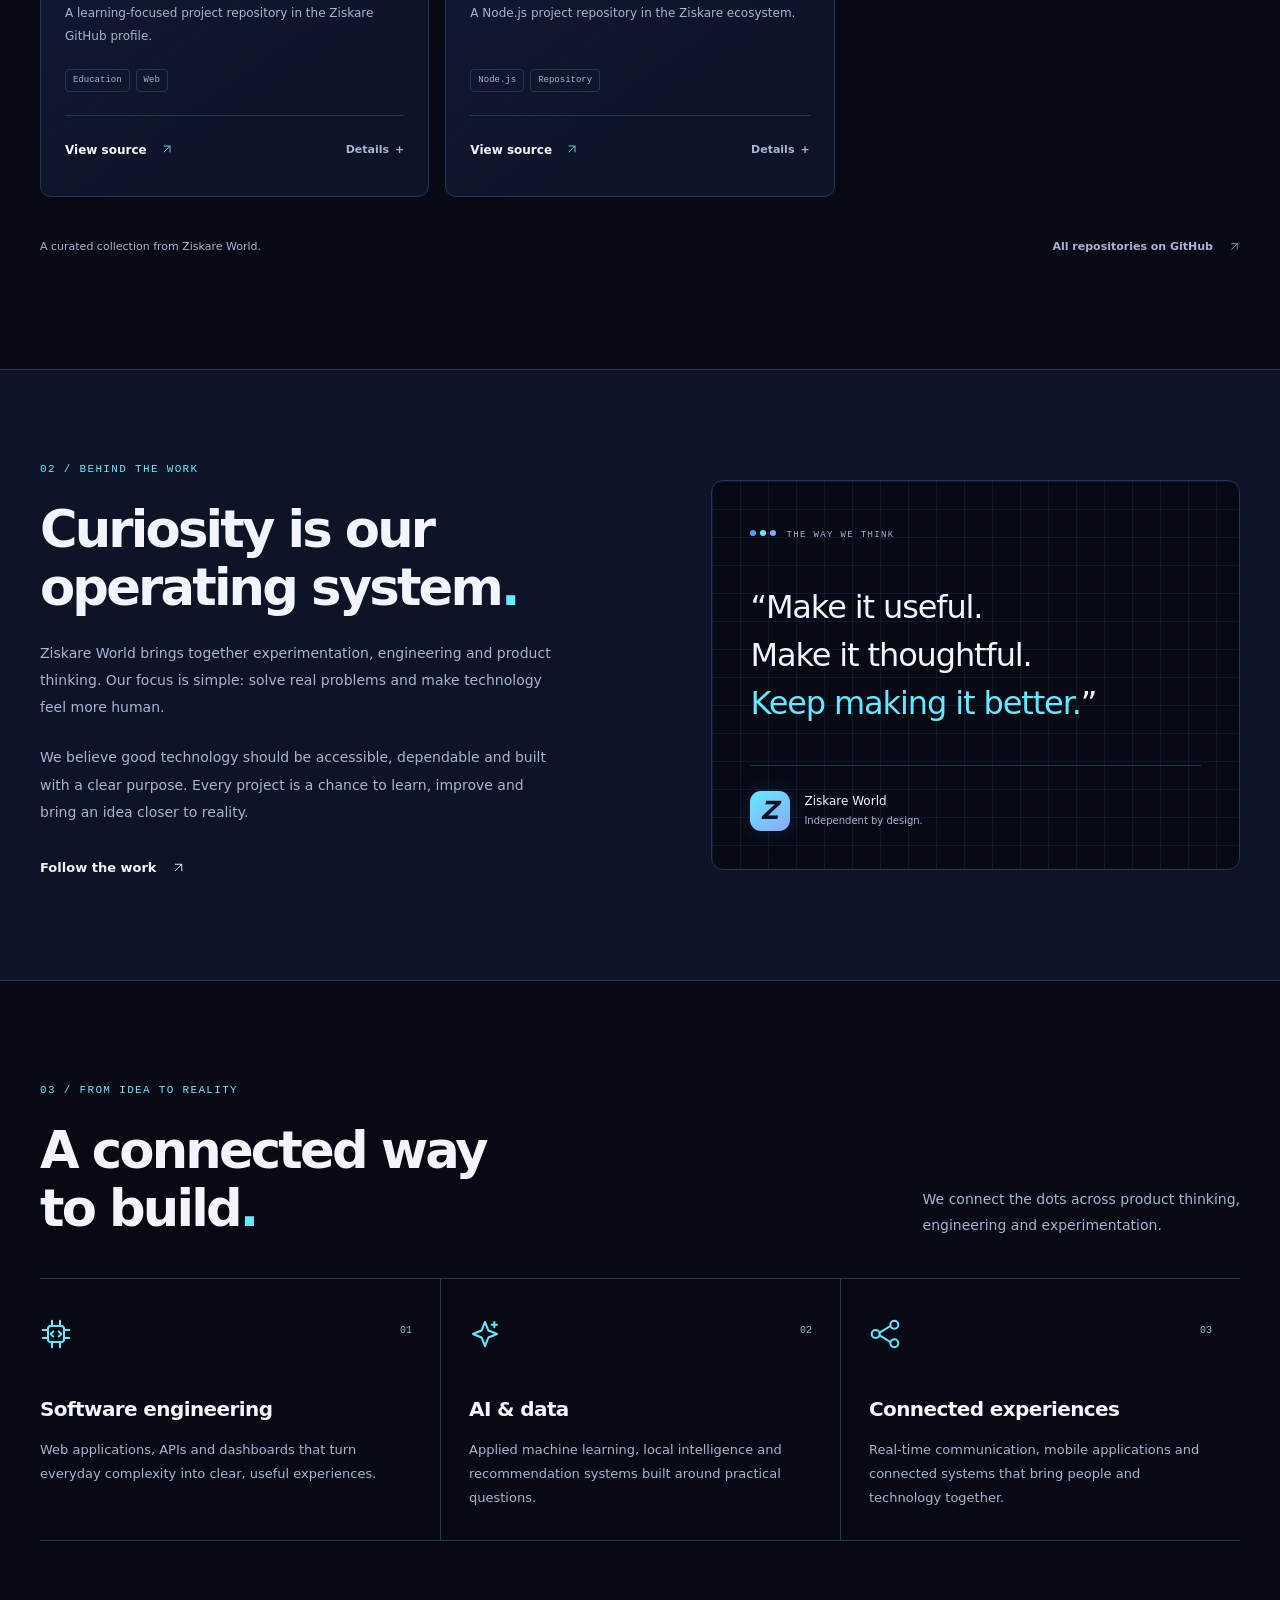
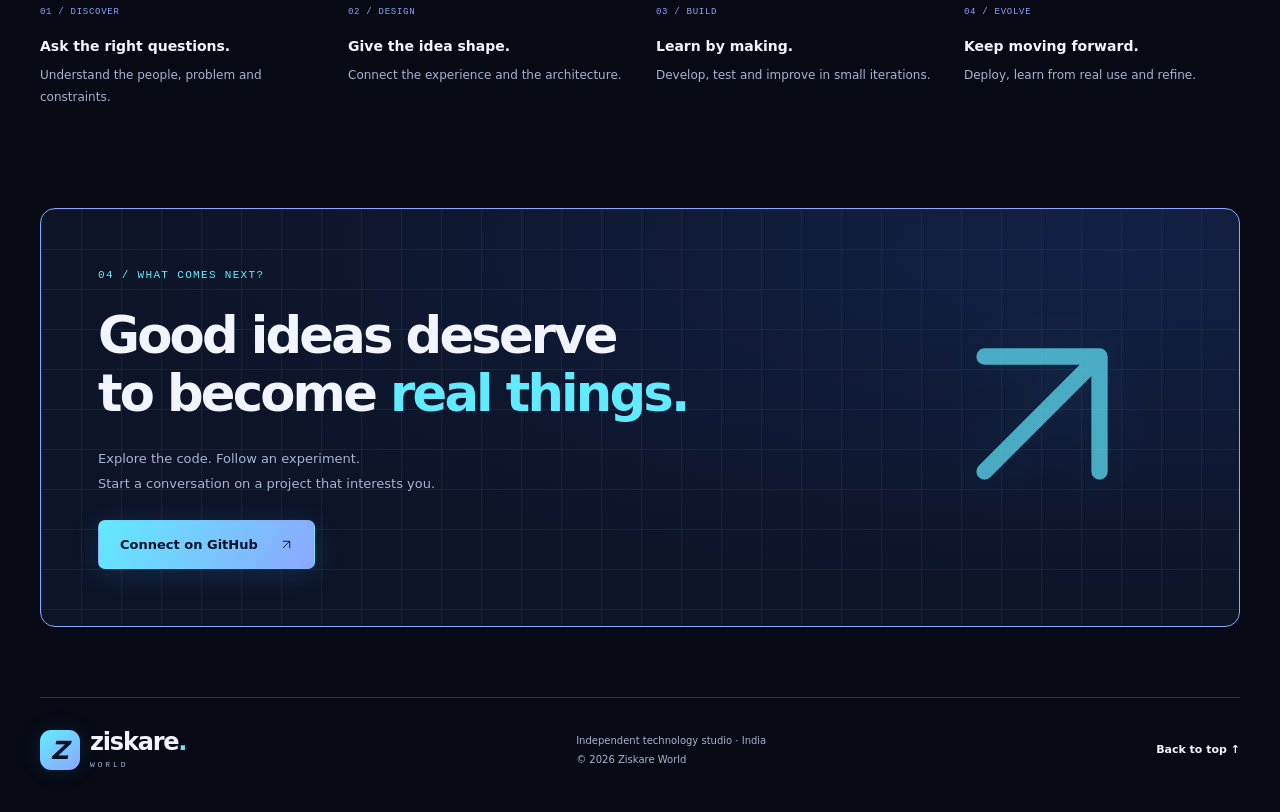
==== commit 774f86c8: "Feature the spirit animal quiz and remove its source listing" ====
--- a/index.html
+++ b/index.html
@@ -94,8 +94,10 @@
             We explore the space between bold ideas and useful technology.
             Software, AI and connected experiences — built with purpose.
           </p>
+          <p class="hero-description" id="spirit-quiz-description">Answer 18 questions about how you think, feel, and act to discover which of 12 symbolic animals reflects your personality.</p>
           <div class="hero-actions">
-            <a class="button button-primary" href="#work"
+            <a class="button button-primary" href="https://animalsprit.ziskare.dev/" aria-describedby="spirit-quiz-description">Find Your Spirit Animal</a>
+            <a class="button" href="#work"
               >Explore the projects
               <span aria-hidden="true"
                 ><svg
@@ -108,7 +110,6 @@
             ><a class="text-link" href="#about"
               >Meet the studio <span aria-hidden="true">→</span></a
             >
-            <a class="button" href="https://animalsprit.ziskare.dev/">Spirit Animal Finder</a>
           </div>
           <div class="hero-footnote">
             <span>01 / THINK</span><span>02 / BUILD</span
@@ -203,7 +204,7 @@
               aria-live="polite"
               aria-atomic="true"
             >
-              15 projects
+              14 projects
             </p>
             <div>
               <button
@@ -1025,63 +1026,6 @@
                 data-details
                 hidden
                 aria-label="Details for ZiskareNode"
-              >
-                Details <span aria-hidden="true">+</span>
-              </button>
-            </div>
-          </article>
-          <article
-            class="project-card"
-            data-category="web"
-            data-project="spirit-animal-finder"
-            id="project-spirit-animal-finder"
-          >
-            <div class="card-top">
-              <span class="project-number">15</span
-              ><span class="category-label">Web & platforms</span
-              ><button
-                class="save-button"
-                type="button"
-                aria-pressed="false"
-                aria-label="Save Spirit Animal Finder"
-                data-save
-                hidden
-              >
-                <svg viewBox="0 0 24 24" aria-hidden="true">
-                  <path d="M6 4h12v17l-6-4-6 4z" />
-                </svg>
-              </button>
-            </div>
-            <h3>Spirit Animal Finder</h3>
-            <p class="project-description">
-              Take an 18-question personality quiz, discover your symbolic animal match, and save your result certificate.
-            </p>
-            <div class="tags">
-              <span>Next.js</span><span>Personality quiz</span><span>TypeScript</span>
-            </div>
-            <div class="card-actions">
-              <a class="text-button" href="https://animalsprit.ziskare.dev">Take the quiz</a>
-              <a
-                class="repo-link"
-                href="https://github.com/ziskare-world/spirit-animal-finder"
-                target="_blank"
-                rel="noopener noreferrer"
-                aria-label="Open Spirit Animal Finder on GitHub (opens in a new tab)"
-                >View source
-                <span aria-hidden="true"
-                  ><svg
-                    class="arrow-icon"
-                    viewBox="0 0 24 24"
-                    aria-hidden="true"
-                    focusable="false"
-                  >
-                    <path d="M6 18 18 6M6 6h12v12" /></svg></span></a
-              ><button
-                class="text-button"
-                type="button"
-                data-details
-                hidden
-                aria-label="Details for Spirit Animal Finder"
               >
                 Details <span aria-hidden="true">+</span>
               </button>
